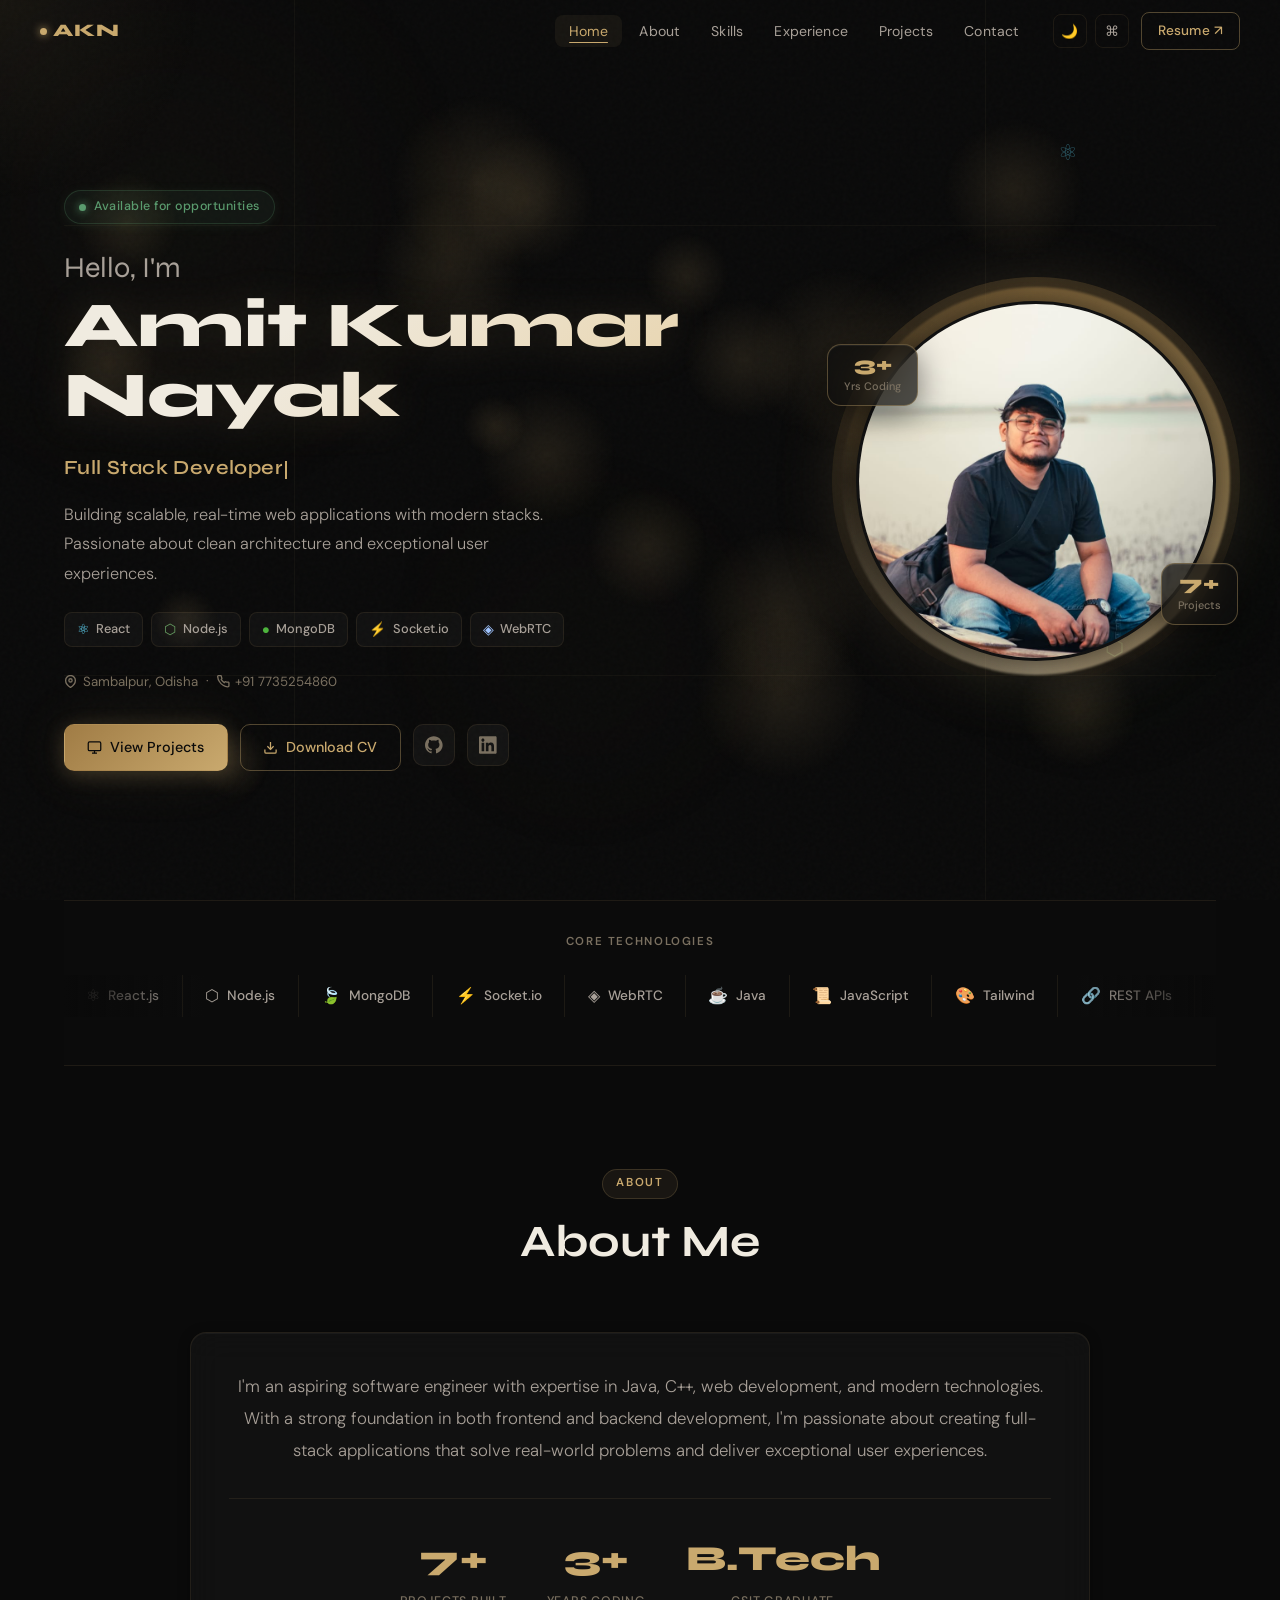
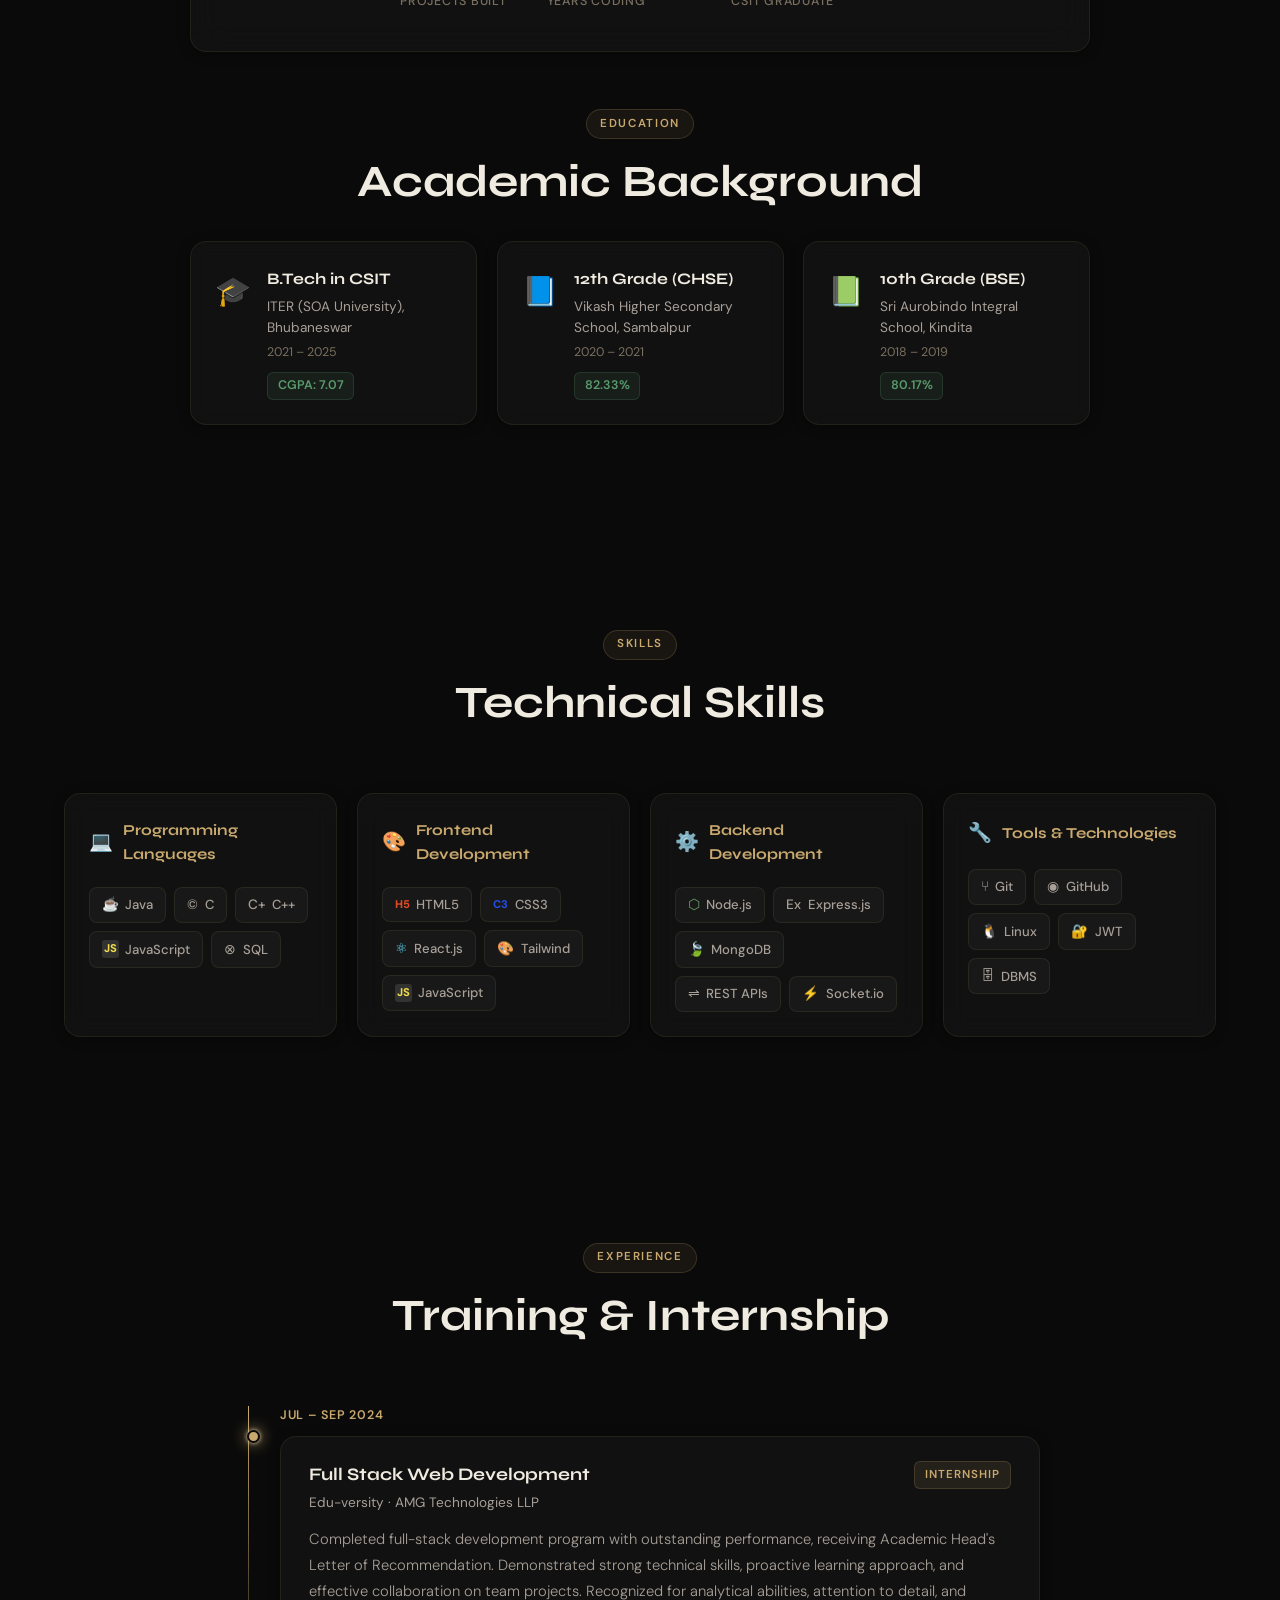
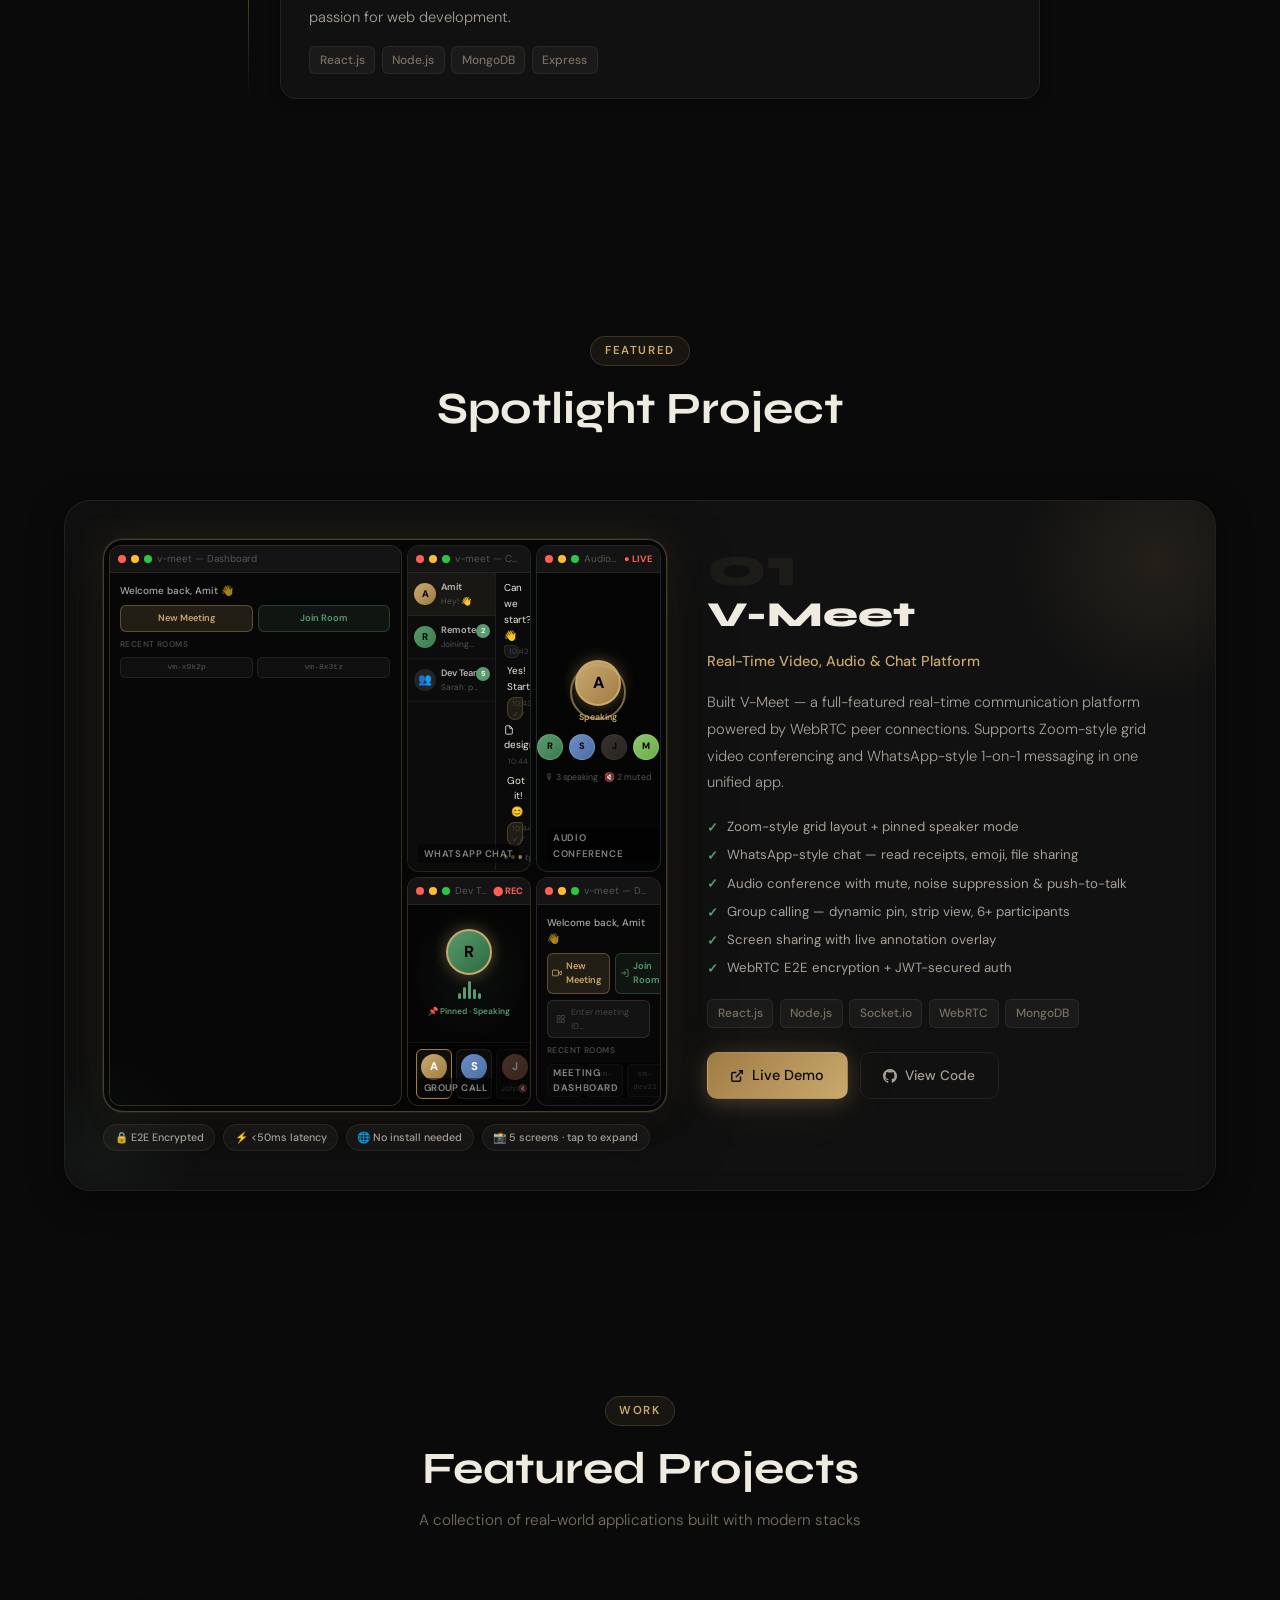
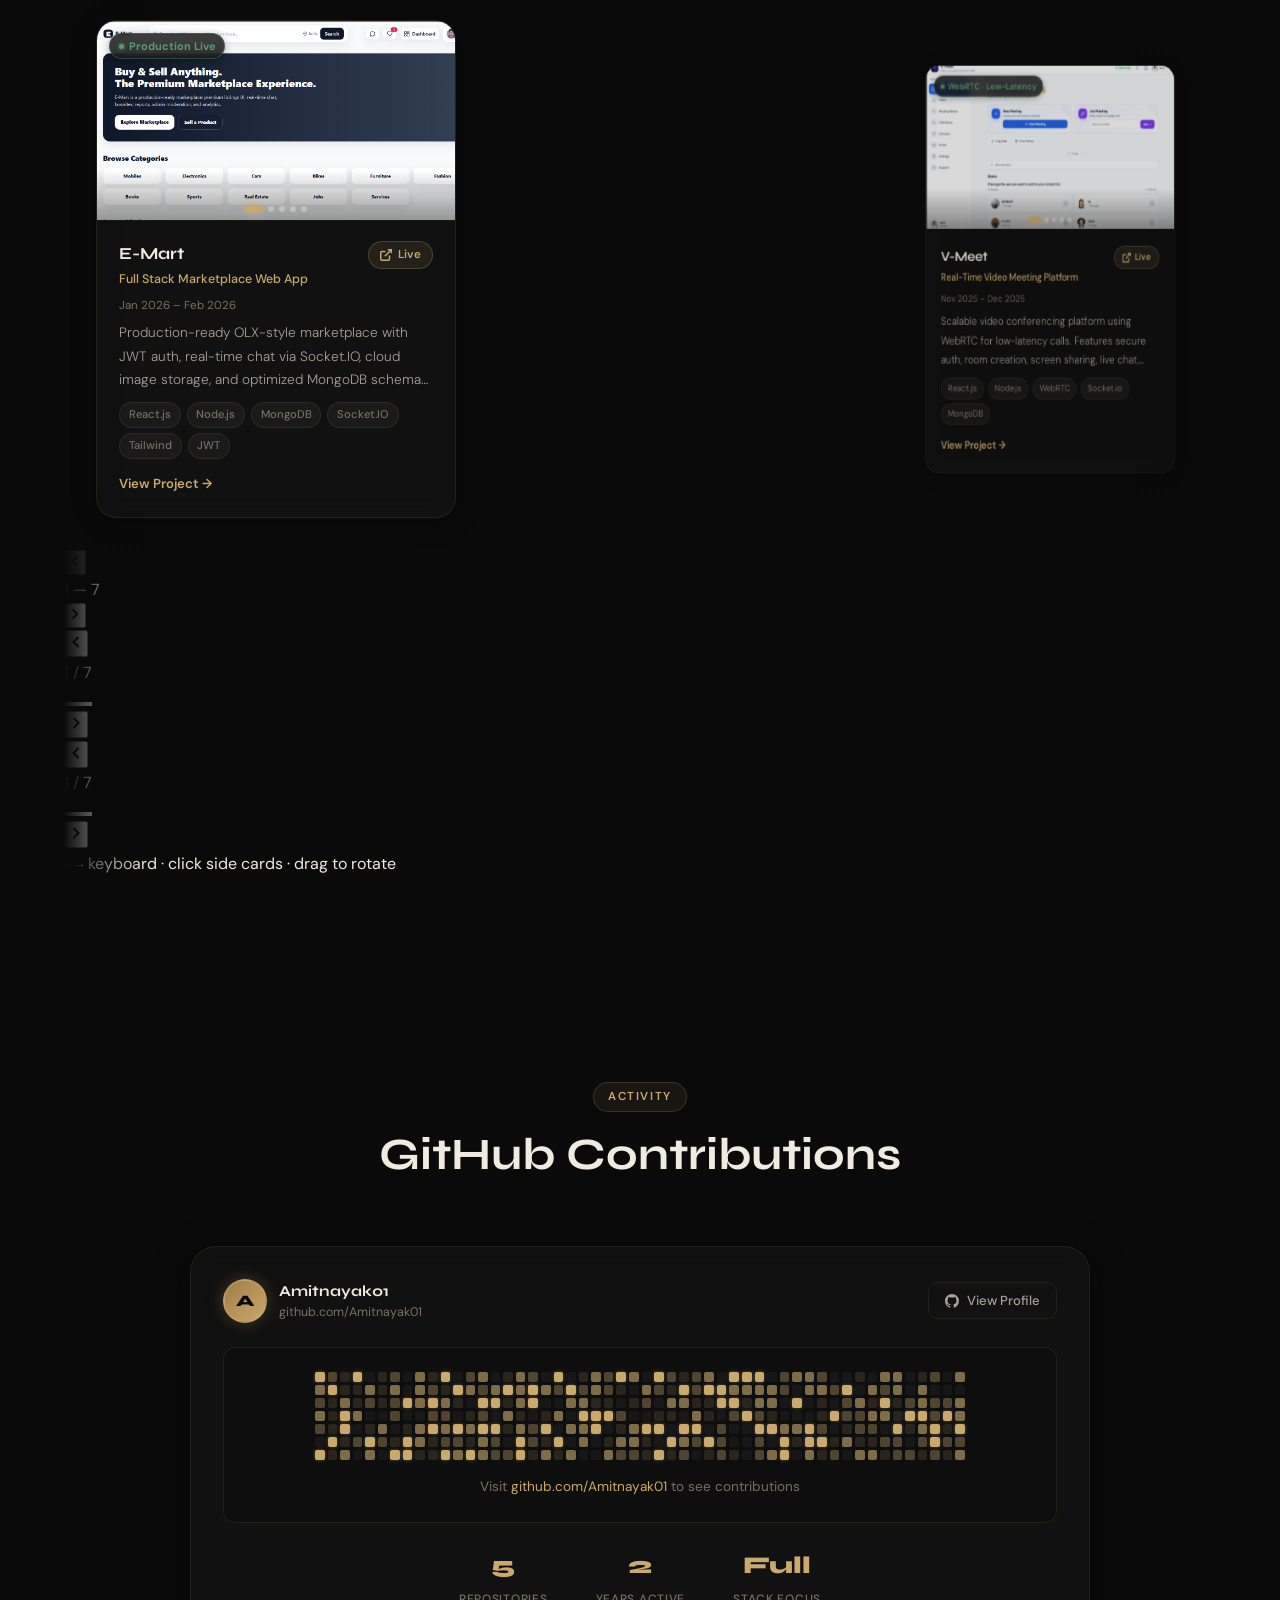
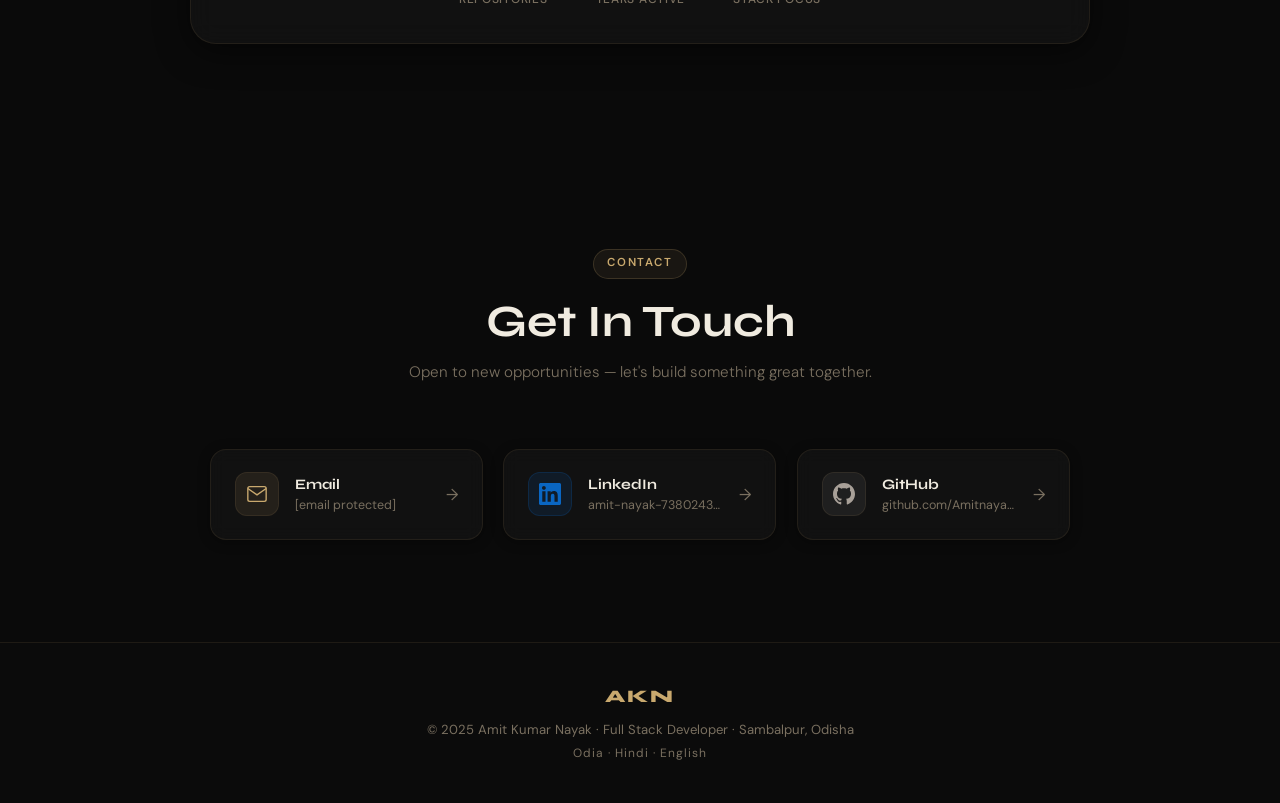
==== index.html @ 4566cffe "Initial commit" ====
<!DOCTYPE html>
<html lang="en" data-theme="dark">
<head>
    <meta charset="UTF-8">
    <meta name="viewport" content="width=device-width, initial-scale=1.0">
    <title>Amit Kumar Nayak — Full Stack Developer</title>
    <meta name="description" content="Full Stack Developer specializing in React, Node.js, WebRTC & real-time applications. Building scalable, high-performance web experiences.">
    <link rel="preconnect" href="https://fonts.googleapis.com">
    <link rel="preconnect" href="https://fonts.gstatic.com" crossorigin>
    <link href="https://fonts.googleapis.com/css2?family=Syne:wght@400;500;600;700;800&family=DM+Sans:ital,opsz,wght@0,9..40,300;0,9..40,400;0,9..40,500;1,9..40,300&display=swap" rel="stylesheet">
    <link rel="stylesheet" href="styles.css">
    <style>
        /* ── Image slot styles ── */
.pc-img-slide {
    width: 100%;
    height: 100%;
    object-fit: cover;
    display: block;
    border-radius: 0;
    transition: transform 0.55s ease;
}y
        .pc-img-placeholder {
            width: 100%;
            height: 100%;
            display: flex;
            flex-direction: column;
            align-items: center;
            justify-content: center;
            gap: 0.6rem;
            background: rgba(255,255,255,0.03);
            border: 2px dashed rgba(201,169,110,0.25);
            border-radius: 10px;
            color: var(--text-muted);
            font-size: 0.78rem;
            text-align: center;
            padding: 1rem;
            pointer-events: none;
        }
        .pc-img-placeholder svg { opacity: 0.4; }
        .pc-img-placeholder span { opacity: 0.55; font-family: monospace; font-size: 0.7rem; }

        /* ── Project image click cursor ── */
        .pc-img-slide { cursor: zoom-in; }

        /* ══════════════════════════════════════════
           PROJECT IMAGE FULLSCREEN LIGHTBOX
        ══════════════════════════════════════════ */
        #projLightbox {
            position: fixed;
            inset: 0;
            z-index: 11000;
            display: flex;
            align-items: center;
            justify-content: center;
            opacity: 0;
            pointer-events: none;
            transition: opacity 0.3s ease;
        }
        #projLightbox.proj-lb-open {
            opacity: 1;
            pointer-events: auto;
        }
        #projLightbox .proj-lb-backdrop {
            position: absolute;
            inset: 0;
            background: rgba(0, 0, 0, 0.93);
            backdrop-filter: blur(18px) saturate(120%);
        }
        /* inner wrapper */
        #projLightbox .proj-lb-inner {
            position: relative;
            z-index: 1;
            display: flex;
            align-items: center;
            justify-content: center;
            width: 100vw;
            height: 100vh;
            padding: 60px 80px;
            box-sizing: border-box;
        }
        /* image */
        #projLightbox .proj-lb-img {
            max-width: 100%;
            max-height: 100%;
            object-fit: contain;
            border-radius: 12px;
            box-shadow: 0 30px 80px rgba(0,0,0,0.8), 0 0 0 1px rgba(201,169,110,0.15);
            display: block;
            transition: opacity 0.22s ease, transform 0.22s ease;
            user-select: none;
            -webkit-user-drag: none;
        }
        #projLightbox .proj-lb-img.proj-img-fade {
            opacity: 0;
            transform: scale(0.97);
        }
        /* close button */
        #projLightbox .proj-lb-close {
            position: fixed;
            top: 20px;
            right: 24px;
            width: 44px;
            height: 44px;
            border-radius: 50%;
            background: rgba(255,255,255,0.1);
            border: 1px solid rgba(255,255,255,0.18);
            color: #fff;
            cursor: pointer;
            display: flex;
            align-items: center;
            justify-content: center;
            z-index: 2;
            transition: all 0.22s ease;
            flex-shrink: 0;
        }
        #projLightbox .proj-lb-close:hover {
            background: rgba(255,59,48,0.3);
            border-color: rgba(255,59,48,0.6);
            color: #ff5f57;
            transform: scale(1.1) rotate(90deg);
        }
        /* nav buttons */
        #projLightbox .proj-lb-nav {
            position: fixed;
            top: 50%;
            transform: translateY(-50%);
            width: 52px;
            height: 52px;
            border-radius: 50%;
            background: rgba(255,255,255,0.09);
            border: 1px solid rgba(255,255,255,0.18);
            color: rgba(255,255,255,0.9);
            cursor: pointer;
            display: flex;
            align-items: center;
            justify-content: center;
            z-index: 2;
            transition: all 0.22s ease;
        }
        #projLightbox .proj-lb-nav:hover {
            background: rgba(201,169,110,0.22);
            border-color: rgba(201,169,110,0.55);
            color: #c9a96e;
            transform: translateY(-50%) scale(1.1);
        }
        #projLightbox .proj-lb-prev { left: 20px; }
        #projLightbox .proj-lb-next { right: 20px; }
        /* counter pill */
        #projLightbox .proj-lb-counter {
            position: fixed;
            bottom: 24px;
            left: 50%;
            transform: translateX(-50%);
            font-family: 'Syne', sans-serif;
            font-size: 0.78rem;
            font-weight: 600;
            color: rgba(255,255,255,0.45);
            background: rgba(0,0,0,0.5);
            border: 1px solid rgba(255,255,255,0.1);
            border-radius: 20px;
            padding: 0.3rem 0.9rem;
            z-index: 2;
            white-space: nowrap;
        }
        /* dot indicators */
        #projLightbox .proj-lb-dots {
            position: fixed;
            bottom: 58px;
            left: 50%;
            transform: translateX(-50%);
            display: flex;
            gap: 7px;
            z-index: 2;
        }
        #projLightbox .proj-lb-dot {
            width: 7px;
            height: 7px;
            border-radius: 50%;
            background: rgba(255,255,255,0.22);
            cursor: pointer;
            transition: all 0.22s ease;
            border: none;
            padding: 0;
        }
        #projLightbox .proj-lb-dot.active {
            background: #c9a96e;
            transform: scale(1.45);
        }
        /* project title badge */
        #projLightbox .proj-lb-title {
            position: fixed;
            top: 22px;
            left: 50%;
            transform: translateX(-50%);
            font-family: 'Syne', sans-serif;
            font-size: 0.82rem;
            font-weight: 700;
            color: rgba(255,255,255,0.6);
            background: rgba(0,0,0,0.5);
            border: 1px solid rgba(255,255,255,0.1);
            border-radius: 20px;
            padding: 0.3rem 1rem;
            z-index: 2;
            white-space: nowrap;
            letter-spacing: 0.04em;
        }
        @media (max-width: 600px) {
            #projLightbox .proj-lb-inner { padding: 52px 16px 80px; }
            #projLightbox .proj-lb-prev { left: 8px; }
            #projLightbox .proj-lb-next { right: 8px; }
            #projLightbox .proj-lb-nav { width: 40px; height: 40px; }
        }
    </style>
</head>
<body>

    <!-- ══════════════════════════════════════════
         PROJECT IMAGE FULLSCREEN LIGHTBOX
    ══════════════════════════════════════════ -->
    <div id="projLightbox" role="dialog" aria-modal="true" aria-label="Project screenshot viewer">
        <div class="proj-lb-backdrop" id="projLbBackdrop"></div>
        <div class="proj-lb-inner">
            <img class="proj-lb-img" id="projLbImg" src="" alt="Project screenshot" draggable="false">
        </div>
        <div class="proj-lb-title" id="projLbTitle"></div>
        <button class="proj-lb-close" id="projLbClose" aria-label="Close fullscreen">
            <svg width="20" height="20" viewBox="0 0 24 24" fill="none" stroke="currentColor" stroke-width="2.5"><line x1="18" y1="6" x2="6" y2="18"/><line x1="6" y1="6" x2="18" y2="18"/></svg>
        </button>
        <button class="proj-lb-nav proj-lb-prev" id="projLbPrev" aria-label="Previous image">
            <svg width="22" height="22" viewBox="0 0 24 24" fill="none" stroke="currentColor" stroke-width="2.5"><polyline points="15 18 9 12 15 6"/></svg>
        </button>
        <button class="proj-lb-nav proj-lb-next" id="projLbNext" aria-label="Next image">
            <svg width="22" height="22" viewBox="0 0 24 24" fill="none" stroke="currentColor" stroke-width="2.5"><polyline points="9 18 15 12 9 6"/></svg>
        </button>
        <div class="proj-lb-dots" id="projLbDots"></div>
        <div class="proj-lb-counter" id="projLbCounter">1 / 5</div>
    </div>

    <!-- ── Scroll Progress Bar ── -->
    <div class="scroll-progress" id="scrollProgress"></div>

    <!-- ── Cursor Glow ── -->
    <div class="cursor-glow" id="cursorGlow"></div>

    <!-- ── Animated Gradient Mesh ── -->
    <div class="gradient-mesh" aria-hidden="true">
        <div class="mesh-blob mesh-blob-1"></div>
        <div class="mesh-blob mesh-blob-2"></div>
        <div class="mesh-blob mesh-blob-3"></div>
    </div>

    <!-- ── Particles & Noise ── -->
    <div class="particles" id="particles"></div>
    <div class="noise-overlay" aria-hidden="true"></div>

    <!-- ── Command Palette ── -->
    <div class="cmd-overlay" id="cmdOverlay" role="dialog" aria-label="Command palette" aria-modal="true">
        <div class="cmd-palette" id="cmdPalette">
            <div class="cmd-input-wrap">
                <span class="cmd-icon">⌕</span>
                <input type="text" class="cmd-input" id="cmdInput" placeholder="Search… type a command" autocomplete="off" spellcheck="false">
                <span class="cmd-kbd">ESC</span>
            </div>
            <div class="cmd-results" id="cmdResults" role="listbox"></div>
            <div class="cmd-footer">
                <span class="cmd-hint"><kbd>↑</kbd><kbd>↓</kbd> navigate</span>
                <span class="cmd-hint"><kbd>↵</kbd> select</span>
                <span class="cmd-hint"><kbd>esc</kbd> close</span>
            </div>
        </div>
    </div>

    <!-- ── Navigation ── -->
    <nav id="navbar">
        <div class="nav-container">
            <div class="nav-brand">
                <span class="brand-dot"></span>AKN
            </div>
            <button class="menu-toggle" id="menuToggle" aria-label="Toggle menu" aria-expanded="false">
                <span></span><span></span><span></span>
            </button>
            <ul id="navMenu" role="menubar">
                <li role="none"><a href="#hero"       class="active" role="menuitem">Home</a></li>
                <li role="none"><a href="#about"      role="menuitem">About</a></li>
                <li role="none"><a href="#skills"     role="menuitem">Skills</a></li>
                <li role="none"><a href="#experience" role="menuitem">Experience</a></li>
                <li role="none"><a href="#projects"   role="menuitem">Projects</a></li>
                <li role="none"><a href="#contact"    role="menuitem">Contact</a></li>
            </ul>
            <div class="nav-controls">
                <button class="nav-icon-btn" id="themeToggle" aria-label="Toggle theme" title="Toggle theme">🌙</button>
                <button class="nav-icon-btn" id="cmdTrigger" aria-label="Open command palette" title="Command palette (Ctrl+K)">⌘</button>
                <a href="Amit Nayak-Resume.pdf" class="nav-resume-btn" target="_blank" rel="noopener">Resume ↗</a>
            </div>
        </div>
    </nav>

    <!-- ── Floating Hire Me Button ── -->
    <a href="/cdn-cgi/l/email-protection#bedfd3d7cad5cbd3dfccd0dfc7dfd58d8d8efed9d3dfd7d290ddd1d3" class="hire-float" id="hireFloat" aria-label="Hire Amit">
        <span class="hf-dot"></span>
        Hire Me
    </a>

    <div class="container">

        <!-- ════════════════════════════════════════════
             HERO
        ════════════════════════════════════════════ -->
        <section id="hero" class="hero">
            <div class="hero-parallax-bg" aria-hidden="true">
                <div class="hero-grid-line hero-grid-h"></div>
                <div class="hero-grid-line hero-grid-h"></div>
                <div class="hero-grid-line hero-grid-v"></div>
                <div class="hero-grid-line hero-grid-v"></div>
            </div>
            <div class="hero-float-icons" aria-hidden="true">
                <span class="float-icon" style="color:#61dafb">⚛</span>
                <span class="float-icon" style="color:#68a063">⬡</span>
                <span class="float-icon" style="color:#c9a96e">◈</span>
            </div>
            <div class="hero-text">
                <div class="avail-badge">
                    <span class="avail-dot"></span>
                    Available for opportunities
                </div>
                <h1 class="hero-heading">
                    Hello, I'm<br>
                    <span class="hero-name">Amit Kumar<br>Nayak</span>
                </h1>
                <div class="hero-role-wrap">
                    <span class="hero-role-label" id="typingTarget"></span><span class="typing-cursor" id="typingCursor"></span>
                </div>
                <p class="hero-desc">Building scalable, real-time web applications with modern stacks. Passionate about clean architecture and exceptional user experiences.</p>
                <div class="hero-stack-badges">
                    <span class="hstack-badge"><span class="hs-icon react">⚛</span>React</span>
                    <span class="hstack-badge"><span class="hs-icon node">⬡</span>Node.js</span>
                    <span class="hstack-badge"><span class="hs-icon mongo">●</span>MongoDB</span>
                    <span class="hstack-badge"><span class="hs-icon socket">⚡</span>Socket.io</span>
                    <span class="hstack-badge"><span class="hs-icon webrtc">◈</span>WebRTC</span>
                </div>
                <div class="hero-meta">
                    <div class="hero-meta-item">
                        <svg width="13" height="13" viewBox="0 0 24 24" fill="none" stroke="currentColor" stroke-width="2.5" aria-hidden="true"><path d="M21 10c0 7-9 13-9 13s-9-6-9-13a9 9 0 0 1 18 0z"/><circle cx="12" cy="10" r="3"/></svg>
                        Sambalpur, Odisha
                    </div>
                    <div class="hero-meta-sep">·</div>
                    <div class="hero-meta-item">
                        <svg width="13" height="13" viewBox="0 0 24 24" fill="none" stroke="currentColor" stroke-width="2.5" aria-hidden="true"><path d="M22 16.92v3a2 2 0 0 1-2.18 2 19.79 19.79 0 0 1-8.63-3.07A19.5 19.5 0 0 1 4.36 12a19.79 19.79 0 0 1-3.07-8.67A2 2 0 0 1 3.11 1h3a2 2 0 0 1 2 1.72c.127.96.361 1.903.7 2.81a2 2 0 0 1-.45 2.11L7.91 8.4a16 16 0 0 0 5.55 5.55l.91-.91a2 2 0 0 1 2.11-.45c.907.339 1.85.573 2.81.7A2 2 0 0 1 21 16.92z"/></svg>
                        +91 7735254860
                    </div>
                </div>
                <div class="btn-group">
                    <a href="#projects" class="btn btn-primary btn-magnetic">
                        <svg width="15" height="15" viewBox="0 0 24 24" fill="none" stroke="currentColor" stroke-width="2" aria-hidden="true"><rect x="2" y="3" width="20" height="14" rx="2"/><line x1="8" y1="21" x2="16" y2="21"/><line x1="12" y1="17" x2="12" y2="21"/></svg>
                        View Projects
                    </a>
                    <a href="Amit Nayak-Resume.pdf" class="btn btn-secondary btn-magnetic" target="_blank" rel="noopener">
                        <svg width="15" height="15" viewBox="0 0 24 24" fill="none" stroke="currentColor" stroke-width="2" aria-hidden="true"><path d="M21 15v4a2 2 0 0 1-2 2H5a2 2 0 0 1-2-2v-4"/><polyline points="7 10 12 15 17 10"/><line x1="12" y1="15" x2="12" y2="3"/></svg>
                        Download CV
                    </a>
                    <a href="https://github.com/Amitnayak01" target="_blank" rel="noopener" class="btn btn-icon btn-magnetic" aria-label="GitHub">
                        <svg width="18" height="18" viewBox="0 0 24 24" fill="currentColor" aria-hidden="true"><path d="M12 0c-6.626 0-12 5.373-12 12 0 5.302 3.438 9.8 8.207 11.387.599.111.793-.261.793-.577v-2.234c-3.338.726-4.033-1.416-4.033-1.416-.546-1.387-1.333-1.756-1.333-1.756-1.089-.745.083-.729.083-.729 1.205.084 1.839 1.237 1.839 1.237 1.07 1.834 2.807 1.304 3.492.997.107-.775.418-1.305.762-1.604-2.665-.305-5.467-1.334-5.467-5.931 0-1.311.469-2.381 1.236-3.221-.124-.303-.535-1.524.117-3.176 0 0 1.008-.322 3.301 1.23.957-.266 1.983-.399 3.003-.404 1.02.005 2.047.138 3.006.404 2.291-1.552 3.297-1.23 3.297-1.23.653 1.653.242 2.874.118 3.176.77.84 1.235 1.911 1.235 3.221 0 4.609-2.807 5.624-5.479 5.921.43.372.823 1.102.823 2.222v3.293c0 .319.192.694.801.576 4.765-1.589 8.199-6.086 8.199-11.386 0-6.627-5.373-12-12-12z"/></svg>
                    </a>
                    <a href="https://linkedin.com/in/amit-nayak-738024344" target="_blank" rel="noopener" class="btn btn-icon btn-magnetic" aria-label="LinkedIn">
                        <svg width="18" height="18" viewBox="0 0 24 24" fill="currentColor" aria-hidden="true"><path d="M20.447 20.452h-3.554v-5.569c0-1.328-.027-3.037-1.852-3.037-1.853 0-2.136 1.445-2.136 2.939v5.667H9.351V9h3.414v1.561h.046c.477-.9 1.637-1.85 3.37-1.85 3.601 0 4.267 2.37 4.267 5.455v6.286zM5.337 7.433c-1.144 0-2.063-.926-2.063-2.065 0-1.138.92-2.063 2.063-2.063 1.14 0 2.064.925 2.064 2.063 0 1.139-.925 2.065-2.064 2.065zm1.782 13.019H3.555V9h3.564v11.452zM22.225 0H1.771C.792 0 0 .774 0 1.729v20.542C0 23.227.792 24 1.771 24h20.451C23.2 24 24 23.227 24 22.271V1.729C24 .774 23.2 0 22.222 0h.003z"/></svg>
                    </a>
                </div>
            </div>

            <div class="hero-visual">
                <div class="hero-image-wrap" id="heroImgWrap">
                    <div class="hero-glow-ring" aria-hidden="true"></div>
                    <div class="hero-glow-ring-2" aria-hidden="true"></div>
                    <div class="hero-img-outer">
                        <img src="profile.jpg" alt="Amit Kumar Nayak" class="hero-img" loading="eager">
                    </div>
                    <div class="hero-stat-card stat-card-1" aria-label="7 plus projects">
                        <span class="stat-num" data-count="7" data-suffix="+">7+</span>
                        <span class="stat-label">Projects</span>
                    </div>
                    <div class="hero-stat-card stat-card-2" aria-label="3 plus years coding">
                        <span class="stat-num" data-count="3" data-suffix="+">3+</span>
                        <span class="stat-label">Yrs Coding</span>
                    </div>
                    <div class="hero-orbit-dot dot-1" aria-hidden="true"></div>
                    <div class="hero-orbit-dot dot-2" aria-hidden="true"></div>
                    <div class="hero-orbit-dot dot-3" aria-hidden="true"></div>
                </div>
            </div>
        </section>

        <!-- ════════════════════════════════════════════
             TECH STACK MARQUEE
        ════════════════════════════════════════════ -->
        <section id="techstack" class="techstack-section" aria-label="Technology stack">
            <div class="ts-label">Core Technologies</div>
            <div class="ts-track-wrap">
                <div class="ts-track">
                    <div class="ts-item"><span class="ts-icon">⚛</span><span>React.js</span></div>
                    <div class="ts-item"><span class="ts-icon">⬡</span><span>Node.js</span></div>
                    <div class="ts-item"><span class="ts-icon">🍃</span><span>MongoDB</span></div>
                    <div class="ts-item"><span class="ts-icon">⚡</span><span>Socket.io</span></div>
                    <div class="ts-item"><span class="ts-icon">◈</span><span>WebRTC</span></div>
                    <div class="ts-item"><span class="ts-icon">☕</span><span>Java</span></div>
                    <div class="ts-item"><span class="ts-icon">📜</span><span>JavaScript</span></div>
                    <div class="ts-item"><span class="ts-icon">🎨</span><span>Tailwind</span></div>
                    <div class="ts-item"><span class="ts-icon">🔗</span><span>REST APIs</span></div>
                    <div class="ts-item"><span class="ts-icon">🔐</span><span>JWT Auth</span></div>
                    <div class="ts-item"><span class="ts-icon">⚛</span><span>React.js</span></div>
                    <div class="ts-item"><span class="ts-icon">⬡</span><span>Node.js</span></div>
                    <div class="ts-item"><span class="ts-icon">🍃</span><span>MongoDB</span></div>
                    <div class="ts-item"><span class="ts-icon">⚡</span><span>Socket.io</span></div>
                    <div class="ts-item"><span class="ts-icon">◈</span><span>WebRTC</span></div>
                    <div class="ts-item"><span class="ts-icon">☕</span><span>Java</span></div>
                    <div class="ts-item"><span class="ts-icon">📜</span><span>JavaScript</span></div>
                    <div class="ts-item"><span class="ts-icon">🎨</span><span>Tailwind</span></div>
                    <div class="ts-item"><span class="ts-icon">🔗</span><span>REST APIs</span></div>
                    <div class="ts-item"><span class="ts-icon">🔐</span><span>JWT Auth</span></div>
                </div>
            </div>
        </section>

        <!-- ════════════════════════════════════════════
             ABOUT & EDUCATION
        ════════════════════════════════════════════ -->
        <section id="about">
            <div class="section-header">
                <span class="section-tag">About</span>
                <h2 class="section-title">About Me</h2>
            </div>
            <div class="about-content">
                <div class="about-text-block reveal blur-reveal">
                    <p>I'm an aspiring software engineer with expertise in Java, C++, web development, and modern technologies. With a strong foundation in both frontend and backend development, I'm passionate about creating full-stack applications that solve real-world problems and deliver exceptional user experiences.</p>
                    <div class="about-highlights">
                        <div class="about-hl-item">
                            <span class="hl-num"><span class="count-up" data-target="7" data-suffix="+">0</span></span>
                            <span class="hl-label">Projects Built</span>
                        </div>
                        <div class="about-hl-item">
                            <span class="hl-num"><span class="count-up" data-target="3" data-suffix="+">0</span></span>
                            <span class="hl-label">Years Coding</span>
                        </div>
                        <div class="about-hl-item">
                            <span class="hl-num">B.Tech</span>
                            <span class="hl-label">CSIT Graduate</span>
                        </div>
                    </div>
                </div>
                <div class="section-header edu-header">
                    <span class="section-tag">Education</span>
                    <h2 class="section-title">Academic Background</h2>
                </div>
                <div class="education-grid">
                    <div class="education-card reveal">
                        <div class="edu-icon">🎓</div>
                        <div class="edu-info">
                            <h3>B.Tech in CSIT</h3>
                            <p class="institution">ITER (SOA University), Bhubaneswar</p>
                            <p class="duration">2021 – 2025</p>
                            <span class="edu-score">CGPA: 7.07</span>
                        </div>
                    </div>
                    <div class="education-card reveal">
                        <div class="edu-icon">📘</div>
                        <div class="edu-info">
                            <h3>12th Grade (CHSE)</h3>
                            <p class="institution">Vikash Higher Secondary School, Sambalpur</p>
                            <p class="duration">2020 – 2021</p>
                            <span class="edu-score">82.33%</span>
                        </div>
                    </div>
                    <div class="education-card reveal">
                        <div class="edu-icon">📗</div>
                        <div class="edu-info">
                            <h3>10th Grade (BSE)</h3>
                            <p class="institution">Sri Aurobindo Integral School, Kindita</p>
                            <p class="duration">2018 – 2019</p>
                            <span class="edu-score">80.17%</span>
                        </div>
                    </div>
                </div>
            </div>
        </section>

        <!-- ════════════════════════════════════════════
             SKILLS
        ════════════════════════════════════════════ -->
        <section id="skills">
            <div class="section-header">
                <span class="section-tag">Skills</span>
                <h2 class="section-title">Technical Skills</h2>
            </div>
            <div class="skills-container">
                <div class="skill-category reveal">
                    <div class="skill-cat-header"><span class="skill-cat-icon">💻</span><h3>Programming Languages</h3></div>
                    <div class="skill-tags">
                        <span class="skill-tag"><span class="st-icon">☕</span>Java</span>
                        <span class="skill-tag"><span class="st-icon">©</span>C</span>
                        <span class="skill-tag"><span class="st-icon">C+</span>C++</span>
                        <span class="skill-tag"><span class="st-icon js-c">JS</span>JavaScript</span>
                        <span class="skill-tag"><span class="st-icon">⊗</span>SQL</span>
                    </div>
                </div>
                <div class="skill-category reveal">
                    <div class="skill-cat-header"><span class="skill-cat-icon">🎨</span><h3>Frontend Development</h3></div>
                    <div class="skill-tags">
                        <span class="skill-tag"><span class="st-icon ht">H5</span>HTML5</span>
                        <span class="skill-tag"><span class="st-icon cs">C3</span>CSS3</span>
                        <span class="skill-tag"><span class="st-icon re">⚛</span>React.js</span>
                        <span class="skill-tag"><span class="st-icon">🎨</span>Tailwind</span>
                        <span class="skill-tag"><span class="st-icon js-c">JS</span>JavaScript</span>
                    </div>
                </div>
                <div class="skill-category reveal">
                    <div class="skill-cat-header"><span class="skill-cat-icon">⚙️</span><h3>Backend Development</h3></div>
                    <div class="skill-tags">
                        <span class="skill-tag"><span class="st-icon no">⬡</span>Node.js</span>
                        <span class="skill-tag"><span class="st-icon">Ex</span>Express.js</span>
                        <span class="skill-tag"><span class="st-icon">🍃</span>MongoDB</span>
                        <span class="skill-tag"><span class="st-icon">⇌</span>REST APIs</span>
                        <span class="skill-tag"><span class="st-icon">⚡</span>Socket.io</span>
                    </div>
                </div>
                <div class="skill-category reveal">
                    <div class="skill-cat-header"><span class="skill-cat-icon">🔧</span><h3>Tools &amp; Technologies</h3></div>
                    <div class="skill-tags">
                        <span class="skill-tag"><span class="st-icon">⑂</span>Git</span>
                        <span class="skill-tag"><span class="st-icon">◉</span>GitHub</span>
                        <span class="skill-tag"><span class="st-icon">🐧</span>Linux</span>
                        <span class="skill-tag"><span class="st-icon">🔐</span>JWT</span>
                        <span class="skill-tag"><span class="st-icon">🗄</span>DBMS</span>
                    </div>
                </div>
            </div>
        </section>

        <!-- ════════════════════════════════════════════
             EXPERIENCE
        ════════════════════════════════════════════ -->
        <section id="experience">
            <div class="section-header">
                <span class="section-tag">Experience</span>
                <h2 class="section-title">Training &amp; Internship</h2>
            </div>
            <div class="timeline">
                <div class="timeline-line" aria-hidden="true"></div>
                <div class="timeline-item experience-card reveal">
                    <div class="timeline-dot" aria-hidden="true"></div>
                    <div class="tl-date">Jul – Sep 2024</div>
                    <div class="tl-content">
                        <div class="tl-header">
                            <div>
                                <h3>Full Stack Web Development</h3>
                                <p class="company">Edu-versity · AMG Technologies LLP</p>
                            </div>
                            <span class="tl-badge">Internship</span>
                        </div>
                        <p>Completed full-stack development program with outstanding performance, receiving Academic Head's Letter of Recommendation. Demonstrated strong technical skills, proactive learning approach, and effective collaboration on team projects. Recognized for analytical abilities, attention to detail, and passion for web development.</p>
                        <div class="tl-tags">
                            <span>React.js</span><span>Node.js</span><span>MongoDB</span><span>Express</span>
                        </div>
                    </div>
                </div>
            </div>
        </section>

        <!-- ════════════════════════════════════════════
             FEATURED PROJECT
        ════════════════════════════════════════════ -->
        <section id="featured" class="featured-section">
            <div class="section-header">
                <span class="section-tag">Featured</span>
                <h2 class="section-title">Spotlight Project</h2>
            </div>
            <div class="featured-card reveal blur-reveal">
                <div class="featured-preview-wrap">
                    <div class="vmg-mosaic" id="vmGallery">
                        <div class="vmg-cell vmg-large" data-index="0" role="button" tabindex="0" aria-label="Open screenshot 1 fullscreen">
                            <div class="vmg-screenshot vmg-s0">
                                <div class="vmg-s-topbar">
                                    <span class="vmg-dot r"></span><span class="vmg-dot y"></span><span class="vmg-dot g"></span>
                                    <span class="vmg-s-url">v-meet2.vercel.app</span>
                                    <span class="vmg-s-rec">⬤ REC</span>
                                </div>
                                <div class="vmg-s-body">
                                    <div class="vmg-grid4">
                                        <div class="vmg-vcell vmg-active"><div class="vmg-av" style="background:linear-gradient(135deg,#c9a96e,#7a5520)">A</div><div class="vmg-vname">Amit<span class="vmg-host">Host</span></div><div class="vmg-vring"></div><div class="vmg-vbar"><span></span><span></span><span></span><span></span><span></span></div></div>
                                        <div class="vmg-vcell"><div class="vmg-av" style="background:linear-gradient(135deg,#5a9b6e,#2a6a3e)">R</div><div class="vmg-vname">Remote</div></div>
                                        <div class="vmg-vcell"><div class="vmg-av" style="background:linear-gradient(135deg,#6e8dc9,#3a5ea0)">S</div><div class="vmg-vname">Sarah</div></div>
                                        <div class="vmg-vcell vmg-screenshare"><div class="vmg-ss-label">🖥️ Sharing</div><div class="vmg-ssbar"><i></i><i></i><i></i><i></i><i></i></div></div>
                                    </div>
                                    <div class="vmg-ctrl-row">
                                        <button class="vmg-cb vmg-cb-on"><svg width="12" height="12" viewBox="0 0 24 24" fill="currentColor"><path d="M12 2a3 3 0 0 1 3 3v6a3 3 0 0 1-6 0V5a3 3 0 0 1 3-3z"/><path d="M19 10v1a7 7 0 0 1-14 0v-1"/></svg></button>
                                        <button class="vmg-cb vmg-cb-on"><svg width="12" height="12" viewBox="0 0 24 24" fill="none" stroke="currentColor" stroke-width="2.5"><path d="M23 7l-7 5 7 5V7z"/><rect x="1" y="5" width="15" height="14" rx="2"/></svg></button>
                                        <button class="vmg-cb"><svg width="12" height="12" viewBox="0 0 24 24" fill="none" stroke="currentColor" stroke-width="2.5"><rect x="2" y="3" width="20" height="14" rx="2"/><polyline points="8 21 12 17 16 21"/></svg></button>
                                        <button class="vmg-cb vmg-cb-end"><svg width="12" height="12" viewBox="0 0 24 24" fill="currentColor"><path d="M6.6 10.8c1.4 2.8 3.8 5.1 6.6 6.6l2.2-2.2c.3-.3.7-.4 1-.2 1.1.4 2.3.6 3.6.6.6 0 1 .4 1 1V20c0 .6-.4 1-1 1C10.4 21 3 13.6 3 5c0-.6.4-1 1-1h3.5c.6 0 1 .4 1 1 0 1.3.2 2.5.6 3.6.1.3 0 .7-.2 1L6.6 10.8z"/></svg></button>
                                    </div>
                                </div>
                            </div>
                            <div class="vmg-overlay"><svg width="22" height="22" viewBox="0 0 24 24" fill="none" stroke="currentColor" stroke-width="2"><path d="M8 3H5a2 2 0 0 0-2 2v3m18 0V5a2 2 0 0 0-2-2h-3m0 18h3a2 2 0 0 0 2-2v-3M3 16v3a2 2 0 0 0 2 2h3"/></svg><span>Fullscreen</span></div>
                            <div class="vmg-label">Zoom Grid Call</div>
                        </div>
                        <div class="vmg-right-col">
                            <div class="vmg-cell vmg-small" data-index="1" role="button" tabindex="0" aria-label="Open screenshot 2">
                                <div class="vmg-screenshot vmg-s1">
                                    <div class="vmg-s-topbar sm"><span class="vmg-dot r"></span><span class="vmg-dot y"></span><span class="vmg-dot g"></span><span class="vmg-s-url">v-meet — Chat</span></div>
                                    <div class="vmg-chat-mini">
                                        <div class="vmg-chat-sb">
                                            <div class="vmg-csb-item active"><div class="vmg-cav" style="background:linear-gradient(135deg,#c9a96e,#a07c45)">A</div><div><div class="vmg-cn">Amit</div><div class="vmg-cl">Hey! 👋</div></div></div>
                                            <div class="vmg-csb-item"><div class="vmg-cav" style="background:linear-gradient(135deg,#5a9b6e,#3a7a4e)">R</div><div><div class="vmg-cn">Remote</div><div class="vmg-cl">Joining...</div></div><span class="vmg-badge">2</span></div>
                                            <div class="vmg-csb-item"><div class="vmg-cav vmg-grp">👥</div><div><div class="vmg-cn">Dev Team</div><div class="vmg-cl">Sarah: pushed</div></div><span class="vmg-badge">5</span></div>
                                        </div>
                                        <div class="vmg-chat-msgs">
                                            <div class="vmg-msg in">Can we start? 👋<span>10:42</span></div>
                                            <div class="vmg-msg out">Yes! Starting... <span>10:43 ✓✓</span></div>
                                            <div class="vmg-msg in vmg-file"><svg width="10" height="10" viewBox="0 0 24 24" fill="none" stroke="currentColor" stroke-width="2"><path d="M14 2H6a2 2 0 0 0-2 2v16a2 2 0 0 0 2 2h12a2 2 0 0 0 2-2V8z"/><polyline points="14 2 14 8 20 8"/></svg> design.pdf<span>10:44</span></div>
                                            <div class="vmg-msg out">Got it! 😊<span>10:44 ✓✓</span></div>
                                            <div class="vmg-typing"><span></span><span></span><span></span><em>typing…</em></div>
                                        </div>
                                    </div>
                                </div>
                                <div class="vmg-overlay"><svg width="18" height="18" viewBox="0 0 24 24" fill="none" stroke="currentColor" stroke-width="2"><path d="M8 3H5a2 2 0 0 0-2 2v3m18 0V5a2 2 0 0 0-2-2h-3m0 18h3a2 2 0 0 0 2-2v-3M3 16v3a2 2 0 0 0 2 2h3"/></svg></div>
                                <div class="vmg-label">WhatsApp Chat</div>
                            </div>
                            <div class="vmg-cell vmg-small" data-index="2" role="button" tabindex="0" aria-label="Open screenshot 3">
                                <div class="vmg-screenshot vmg-s2">
                                    <div class="vmg-s-topbar sm"><span class="vmg-dot r"></span><span class="vmg-dot y"></span><span class="vmg-dot g"></span><span class="vmg-s-url">Audio Conference</span><span class="vmg-s-rec">● LIVE</span></div>
                                    <div class="vmg-audio-mini">
                                        <div class="vmg-audio-center-mini"><div class="vmg-pulse-ring"></div><div class="vmg-pulse-ring vmg-pr2"></div><div class="vmg-av-large" style="background:linear-gradient(135deg,#c9a96e,#a07c45)">A</div><div class="vmg-speak-label">Speaking</div></div>
                                        <div class="vmg-orb-row">
                                            <div class="vmg-mini-orb" style="background:linear-gradient(135deg,#5a9b6e,#3a7a4e)">R</div>
                                            <div class="vmg-mini-orb" style="background:linear-gradient(135deg,#6e8dc9,#4a6ea0)">S</div>
                                            <div class="vmg-mini-orb vmg-orb-muted" style="background:linear-gradient(135deg,#9b6e5a,#7a4e3a)">J</div>
                                            <div class="vmg-mini-orb" style="background:linear-gradient(135deg,#8dc96e,#6eab4a)">M</div>
                                        </div>
                                        <div class="vmg-audio-stat">🎙 3 speaking · 🔇 2 muted</div>
                                    </div>
                                </div>
                                <div class="vmg-overlay"><svg width="18" height="18" viewBox="0 0 24 24" fill="none" stroke="currentColor" stroke-width="2"><path d="M8 3H5a2 2 0 0 0-2 2v3m18 0V5a2 2 0 0 0-2-2h-3m0 18h3a2 2 0 0 0 2-2v-3M3 16v3a2 2 0 0 0 2 2h3"/></svg></div>
                                <div class="vmg-label">Audio Conference</div>
                            </div>
                            <div class="vmg-cell vmg-small" data-index="3" role="button" tabindex="0" aria-label="Open screenshot 4">
                                <div class="vmg-screenshot vmg-s3">
                                    <div class="vmg-s-topbar sm"><span class="vmg-dot r"></span><span class="vmg-dot y"></span><span class="vmg-dot g"></span><span class="vmg-s-url">Dev Team · 6 members</span><span class="vmg-s-rec">⬤ REC</span></div>
                                    <div class="vmg-group-mini">
                                        <div class="vmg-pin-stage"><div class="vmg-av-large" style="background:linear-gradient(135deg,#5a9b6e,#2a6a3e)">R</div><div class="vmg-pin-wave"><i></i><i></i><i></i><i></i><i></i></div><div class="vmg-pin-tag">📌 Pinned · Speaking</div></div>
                                        <div class="vmg-strip-mini">
                                            <div class="vmg-sm-cell vmg-sm-me"><div class="vmg-av sm" style="background:linear-gradient(135deg,#c9a96e,#a07c45)">A</div><small>You</small></div>
                                            <div class="vmg-sm-cell"><div class="vmg-av sm" style="background:linear-gradient(135deg,#6e8dc9,#4a6ea0)">S</div><small>Sarah</small></div>
                                            <div class="vmg-sm-cell vmg-muted"><div class="vmg-av sm" style="background:linear-gradient(135deg,#9b6e5a,#7a4e3a)">J</div><small>John🔇</small></div>
                                            <div class="vmg-sm-cell"><div class="vmg-av sm" style="background:linear-gradient(135deg,#8dc96e,#6eab4a)">M</div><small>Maya</small></div>
                                        </div>
                                    </div>
                                </div>
                                <div class="vmg-overlay"><svg width="18" height="18" viewBox="0 0 24 24" fill="none" stroke="currentColor" stroke-width="2"><path d="M8 3H5a2 2 0 0 0-2 2v3m18 0V5a2 2 0 0 0-2-2h-3m0 18h3a2 2 0 0 0 2-2v-3M3 16v3a2 2 0 0 0 2 2h3"/></svg></div>
                                <div class="vmg-label">Group Call</div>
                            </div>
                            <div class="vmg-cell vmg-small" data-index="4" role="button" tabindex="0" aria-label="Open screenshot 5">
                                <div class="vmg-screenshot vmg-s4">
                                    <div class="vmg-s-topbar sm"><span class="vmg-dot r"></span><span class="vmg-dot y"></span><span class="vmg-dot g"></span><span class="vmg-s-url">v-meet — Dashboard</span></div>
                                    <div class="vmg-dash-mini">
                                        <div class="vmg-dash-welcome">Welcome back, Amit 👋</div>
                                        <div class="vmg-dash-row">
                                            <div class="vmg-dash-btn vmg-new-meet"><svg width="14" height="14" viewBox="0 0 24 24" fill="none" stroke="currentColor" stroke-width="2"><path d="M23 7l-7 5 7 5V7z"/><rect x="1" y="5" width="15" height="14" rx="2"/></svg> New Meeting</div>
                                            <div class="vmg-dash-btn vmg-join-meet"><svg width="14" height="14" viewBox="0 0 24 24" fill="none" stroke="currentColor" stroke-width="2"><path d="M15 3h4a2 2 0 0 1 2 2v14a2 2 0 0 1-2 2h-4"/><polyline points="10 17 15 12 10 7"/><line x1="15" y1="12" x2="3" y2="12"/></svg> Join Room</div>
                                        </div>
                                        <div class="vmg-input-mini"><svg width="10" height="10" viewBox="0 0 24 24" fill="none" stroke="currentColor" stroke-width="2"><rect x="3" y="3" width="7" height="7"/><rect x="14" y="3" width="7" height="7"/><rect x="3" y="14" width="7" height="7"/><rect x="14" y="14" width="7" height="7"/></svg> Enter meeting ID…</div>
                                        <div class="vmg-recent-label">Recent Rooms</div>
                                        <div class="vmg-recent-row">
                                            <div class="vmg-recent-item">vm-x9k2p</div>
                                            <div class="vmg-recent-item">vm-8x3tz</div>
                                            <div class="vmg-recent-item">vm-dev21</div>
                                        </div>
                                    </div>
                                </div>
                                <div class="vmg-overlay"><svg width="18" height="18" viewBox="0 0 24 24" fill="none" stroke="currentColor" stroke-width="2"><path d="M8 3H5a2 2 0 0 0-2 2v3m18 0V5a2 2 0 0 0-2-2h-3m0 18h3a2 2 0 0 0 2-2v-3M3 16v3a2 2 0 0 0 2 2h3"/></svg></div>
                                <div class="vmg-label">Meeting Dashboard</div>
                            </div>
                        </div>
                    </div>
                    <div class="vm-feature-pills">
                        <span class="vm-pill">🔒 E2E Encrypted</span>
                        <span class="vm-pill">⚡ &lt;50ms latency</span>
                        <span class="vm-pill">🌐 No install needed</span>
                        <span class="vm-pill">📸 5 screens · tap to expand</span>
                    </div>
                </div>

                <!-- LIGHTBOX (unchanged) -->
                <div class="vmg-lightbox" id="vmgLightbox" role="dialog" aria-modal="true" aria-label="Screenshot viewer">
                    <div class="vmg-lb-backdrop"></div>
                    <div class="vmg-lb-inner">
                        <div class="vmg-lb-counter"><span id="vmgLbCurr">1</span> / <span id="vmgLbTotal">5</span></div>
                        <button class="vmg-lb-close" id="vmgLbClose" aria-label="Close"><svg width="20" height="20" viewBox="0 0 24 24" fill="none" stroke="currentColor" stroke-width="2.5"><line x1="18" y1="6" x2="6" y2="18"/><line x1="6" y1="6" x2="18" y2="18"/></svg></button>
                        <button class="vmg-lb-nav vmg-lb-prev" id="vmgLbPrev" aria-label="Previous screenshot"><svg width="22" height="22" viewBox="0 0 24 24" fill="none" stroke="currentColor" stroke-width="2.5"><polyline points="15 18 9 12 15 6"/></svg></button>
                        <div class="vmg-lb-stage" id="vmgLbStage"></div>
                        <div class="vmg-lb-caption" id="vmgLbCaption"></div>
                        <button class="vmg-lb-nav vmg-lb-next" id="vmgLbNext" aria-label="Next screenshot"><svg width="22" height="22" viewBox="0 0 24 24" fill="none" stroke="currentColor" stroke-width="2.5"><polyline points="9 18 15 12 9 6"/></svg></button>
                        <div class="vmg-lb-dots" id="vmgLbDots"></div>
                    </div>
                </div>

                <!-- RIGHT INFO -->
                <div class="featured-info">
                    <span class="featured-number">01</span>
                    <h3 class="featured-title">V-Meet</h3>
                    <p class="featured-subtitle">Real-Time Video, Audio &amp; Chat Platform</p>
                    <p class="featured-desc">Built V-Meet — a full-featured real-time communication platform powered by WebRTC peer connections. Supports Zoom-style grid video conferencing and WhatsApp-style 1-on-1 messaging in one unified app.</p>
                    <div class="featured-features">
                        <div class="ff-item"><span class="ff-check">✓</span> Zoom-style grid layout + pinned speaker mode</div>
                        <div class="ff-item"><span class="ff-check">✓</span> WhatsApp-style chat — read receipts, emoji, file sharing</div>
                        <div class="ff-item"><span class="ff-check">✓</span> Audio conference with mute, noise suppression &amp; push-to-talk</div>
                        <div class="ff-item"><span class="ff-check">✓</span> Group calling — dynamic pin, strip view, 6+ participants</div>
                        <div class="ff-item"><span class="ff-check">✓</span> Screen sharing with live annotation overlay</div>
                        <div class="ff-item"><span class="ff-check">✓</span> WebRTC E2E encryption + JWT-secured auth</div>
                    </div>
                    <div class="featured-stack">
                        <span>React.js</span><span>Node.js</span><span>Socket.io</span><span>WebRTC</span><span>MongoDB</span>
                    </div>
                    <div class="featured-actions">
                        <a href="https://v-meet2.vercel.app" class="btn btn-primary btn-magnetic" target="_blank" rel="noopener">
                            <svg width="14" height="14" viewBox="0 0 24 24" fill="none" stroke="currentColor" stroke-width="2.5" aria-hidden="true"><path d="M18 13v6a2 2 0 0 1-2 2H5a2 2 0 0 1-2-2V8a2 2 0 0 1 2-2h6"/><polyline points="15 3 21 3 21 9"/><line x1="10" y1="14" x2="21" y2="3"/></svg>
                            Live Demo
                        </a>
                        <a href="https://github.com/Amitnayak01" target="_blank" rel="noopener" class="btn btn-outline">
                            <svg width="14" height="14" viewBox="0 0 24 24" fill="currentColor" aria-hidden="true"><path d="M12 0c-6.626 0-12 5.373-12 12 0 5.302 3.438 9.8 8.207 11.387.599.111.793-.261.793-.577v-2.234c-3.338.726-4.033-1.416-4.033-1.416-.546-1.387-1.333-1.756-1.333-1.756-1.089-.745.083-.729.083-.729 1.205.084 1.839 1.237 1.839 1.237 1.07 1.834 2.807 1.304 3.492.997.107-.775.418-1.305.762-1.604-2.665-.305-5.467-1.334-5.467-5.931 0-1.311.469-2.381 1.236-3.221-.124-.303-.535-1.524.117-3.176 0 0 1.008-.322 3.301 1.23.957-.266 1.983-.399 3.003-.404 1.02.005 2.047.138 3.006.404 2.291-1.552 3.297-1.23 3.297-1.23.653 1.653.242 2.874.118 3.176.77.84 1.235 1.911 1.235 3.221 0 4.609-2.807 5.624-5.479 5.921.43.372.823 1.102.823 2.222v3.293c0 .319.192.694.801.576 4.765-1.589 8.199-6.086 8.199-11.386 0-6.627-5.373-12-12-12z"/></svg>
                            View Code
                        </a>
                    </div>
                </div>
            </div>
        </section>

        <!-- ════════════════════════════════════════════
             PROJECTS GRID  ← ONLY SLIDESHOWS CHANGED
        ════════════════════════════════════════════ -->
        <section id="projects">
            <div class="section-header">
                <span class="section-tag">Work</span>
                <h2 class="section-title">Featured Projects</h2>
                <p class="section-sub">A collection of real-world applications built with modern stacks</p>
            </div>
<div class="projects-scroll-wrap">

            <div class="projects-grid">

                <!-- ══════════════════════════════
                     E-MART  — 5 real image slots
                ══════════════════════════════ -->
                <div class="project-card reveal tilt-card">
                    <div class="pc-metric"><span class="pc-metric-dot"></span>Production Live</div>

                    <!-- ▼ REPLACE src="images/emart-N.png" with your actual screenshots ▼ -->
                    <div class="pc-slideshow" data-slides="5">
                        <div class="pc-slides-track">

                            <div class="pc-slide" style="background:#0a0a0a; padding:0;">
                                <img src="images/emart-1.png" alt="E-Mart — Screenshot 1"
                                     class="pc-img-slide"
                                     onerror="this.style.display='none';this.nextElementSibling.style.display='flex';">
                                <div class="pc-img-placeholder" style="display:none;">
                                    <svg width="32" height="32" viewBox="0 0 24 24" fill="none" stroke="currentColor" stroke-width="1.5"><rect x="3" y="3" width="18" height="18" rx="2"/><circle cx="8.5" cy="8.5" r="1.5"/><polyline points="21 15 16 10 5 21"/></svg>
                                    <span>images/emart-1.png</span>
                                </div>
                            </div>

                            <div class="pc-slide" style="background:#0a0a0a; padding:0;">
                                <img src="images/emart-2.png" alt="E-Mart — Screenshot 2"
                                     class="pc-img-slide"
                                     onerror="this.style.display='none';this.nextElementSibling.style.display='flex';">
                                <div class="pc-img-placeholder" style="display:none;">
                                    <svg width="32" height="32" viewBox="0 0 24 24" fill="none" stroke="currentColor" stroke-width="1.5"><rect x="3" y="3" width="18" height="18" rx="2"/><circle cx="8.5" cy="8.5" r="1.5"/><polyline points="21 15 16 10 5 21"/></svg>
                                    <span>images/emart-2.png</span>
                                </div>
                            </div>

                            <div class="pc-slide" style="background:#0a0a0a; padding:0;">
                                <img src="images/emart-3.png" alt="E-Mart — Screenshot 3"
                                     class="pc-img-slide"
                                     onerror="this.style.display='none';this.nextElementSibling.style.display='flex';">
                                <div class="pc-img-placeholder" style="display:none;">
                                    <svg width="32" height="32" viewBox="0 0 24 24" fill="none" stroke="currentColor" stroke-width="1.5"><rect x="3" y="3" width="18" height="18" rx="2"/><circle cx="8.5" cy="8.5" r="1.5"/><polyline points="21 15 16 10 5 21"/></svg>
                                    <span>images/emart-3.png</span>
                                </div>
                            </div>

                            <div class="pc-slide" style="background:#0a0a0a; padding:0;">
                                <img src="images/emart-4.png" alt="E-Mart — Screenshot 4"
                                     class="pc-img-slide"
                                     onerror="this.style.display='none';this.nextElementSibling.style.display='flex';">
                                <div class="pc-img-placeholder" style="display:none;">
                                    <svg width="32" height="32" viewBox="0 0 24 24" fill="none" stroke="currentColor" stroke-width="1.5"><rect x="3" y="3" width="18" height="18" rx="2"/><circle cx="8.5" cy="8.5" r="1.5"/><polyline points="21 15 16 10 5 21"/></svg>
                                    <span>images/emart-4.png</span>
                                </div>
                            </div>

                            <div class="pc-slide" style="background:#0a0a0a; padding:0;">
                                <img src="images/emart-5.png" alt="E-Mart — Screenshot 5"
                                     class="pc-img-slide"
                                     onerror="this.style.display='none';this.nextElementSibling.style.display='flex';">
                                <div class="pc-img-placeholder" style="display:none;">
                                    <svg width="32" height="32" viewBox="0 0 24 24" fill="none" stroke="currentColor" stroke-width="1.5"><rect x="3" y="3" width="18" height="18" rx="2"/><circle cx="8.5" cy="8.5" r="1.5"/><polyline points="21 15 16 10 5 21"/></svg>
                                    <span>images/emart-5.png</span>
                                </div>
                            </div>

                        </div>
                        <button class="ps-prev" onclick="slidePrev(this)" aria-label="Previous slide">‹</button>
                        <button class="ps-next" onclick="slideNext(this)" aria-label="Next slide">›</button>
                        <div class="ps-dots" role="tablist">
                            <span class="ps-dot-ind active" role="tab"></span>
                            <span class="ps-dot-ind" role="tab"></span>
                            <span class="ps-dot-ind" role="tab"></span>
                            <span class="ps-dot-ind" role="tab"></span>
                            <span class="ps-dot-ind" role="tab"></span>
                        </div>
                    </div>
                    <!-- ▲ END E-MART IMAGE SLOTS ▲ -->

                    <div class="pc-body">
                        <div class="pc-title-row">
                            <div><h3>E-Mart</h3><p class="pc-sub">Full Stack Marketplace Web App</p></div>
                            <a href="https://e-mart-gamma-three.vercel.app" target="_blank" rel="noopener noreferrer" class="pc-ext-link">
                                <svg width="14" height="14" viewBox="0 0 24 24" fill="none" stroke="currentColor" stroke-width="2.5" aria-hidden="true"><path d="M18 13v6a2 2 0 0 1-2 2H5a2 2 0 0 1-2-2V8a2 2 0 0 1 2-2h6"/><polyline points="15 3 21 3 21 9"/><line x1="10" y1="14" x2="21" y2="3"/></svg>
                                Live
                            </a>
                        </div>
                        <p class="pc-duration">Jan 2026 – Feb 2026</p>
                        <p class="pc-desc">Production-ready OLX-style marketplace with JWT auth, real-time chat via Socket.IO, cloud image storage, and optimized MongoDB schemas for fast search, filtering, sorting &amp; pagination.</p>
                        <div class="pc-stack"><span>React.js</span><span>Node.js</span><span>MongoDB</span><span>Socket.IO</span><span>Tailwind</span><span>JWT</span></div>
                        <a href="https://e-mart-gamma-three.vercel.app" target="_blank" rel="noopener noreferrer" class="pc-cta">View Project →</a>
                    </div>
                    <div class="pc-hover-detail">
                        <p class="pc-highlight">🏆 <strong>Highlights:</strong> Real-time messaging, optimized pagination, role-based auth, cloud storage integration</p>
                    </div>
                </div>

                <!-- ══════════════════════════════
                     V-MEET  — 5 real image slots
                ══════════════════════════════ -->
                <div class="project-card reveal tilt-card">
                    <div class="pc-metric"><span class="pc-metric-dot"></span>WebRTC · Low-Latency</div>

                    <!-- ▼ REPLACE src="images/vmeet-N.png" with your actual screenshots ▼ -->
                    <div class="pc-slideshow" data-slides="5">
                        <div class="pc-slides-track">

                            <div class="pc-slide" style="background:#0a0a0a; padding:0;">
                                <img src="images/vmeet-1.png" alt="V-Meet — Screenshot 1"
                                     class="pc-img-slide"
                                     onerror="this.style.display='none';this.nextElementSibling.style.display='flex';">
                                <div class="pc-img-placeholder" style="display:none;">
                                    <svg width="32" height="32" viewBox="0 0 24 24" fill="none" stroke="currentColor" stroke-width="1.5"><rect x="3" y="3" width="18" height="18" rx="2"/><circle cx="8.5" cy="8.5" r="1.5"/><polyline points="21 15 16 10 5 21"/></svg>
                                    <span>images/vmeet-1.png</span>
                                </div>
                            </div>

                            <div class="pc-slide" style="background:#0a0a0a; padding:0;">
                                <img src="images/vmeet-2.png" alt="V-Meet — Screenshot 2"
                                     class="pc-img-slide"
                                     onerror="this.style.display='none';this.nextElementSibling.style.display='flex';">
                                <div class="pc-img-placeholder" style="display:none;">
                                    <svg width="32" height="32" viewBox="0 0 24 24" fill="none" stroke="currentColor" stroke-width="1.5"><rect x="3" y="3" width="18" height="18" rx="2"/><circle cx="8.5" cy="8.5" r="1.5"/><polyline points="21 15 16 10 5 21"/></svg>
                                    <span>images/vmeet-2.png</span>
                                </div>
                            </div>

                            <div class="pc-slide" style="background:#0a0a0a; padding:0;">
                                <img src="images/vmeet-3.png" alt="V-Meet — Screenshot 3"
                                     class="pc-img-slide"
                                     onerror="this.style.display='none';this.nextElementSibling.style.display='flex';">
                                <div class="pc-img-placeholder" style="display:none;">
                                    <svg width="32" height="32" viewBox="0 0 24 24" fill="none" stroke="currentColor" stroke-width="1.5"><rect x="3" y="3" width="18" height="18" rx="2"/><circle cx="8.5" cy="8.5" r="1.5"/><polyline points="21 15 16 10 5 21"/></svg>
                                    <span>images/vmeet-3.png</span>
                                </div>
                            </div>

                            <div class="pc-slide" style="background:#0a0a0a; padding:0;">
                                <img src="images/vmeet-4.png" alt="V-Meet — Screenshot 4"
                                     class="pc-img-slide"
                                     onerror="this.style.display='none';this.nextElementSibling.style.display='flex';">
                                <div class="pc-img-placeholder" style="display:none;">
                                    <svg width="32" height="32" viewBox="0 0 24 24" fill="none" stroke="currentColor" stroke-width="1.5"><rect x="3" y="3" width="18" height="18" rx="2"/><circle cx="8.5" cy="8.5" r="1.5"/><polyline points="21 15 16 10 5 21"/></svg>
                                    <span>images/vmeet-4.png</span>
                                </div>
                            </div>

                            <div class="pc-slide" style="background:#0a0a0a; padding:0;">
                                <img src="images/vmeet-5.png" alt="V-Meet — Screenshot 5"
                                     class="pc-img-slide"
                                     onerror="this.style.display='none';this.nextElementSibling.style.display='flex';">
                                <div class="pc-img-placeholder" style="display:none;">
                                    <svg width="32" height="32" viewBox="0 0 24 24" fill="none" stroke="currentColor" stroke-width="1.5"><rect x="3" y="3" width="18" height="18" rx="2"/><circle cx="8.5" cy="8.5" r="1.5"/><polyline points="21 15 16 10 5 21"/></svg>
                                    <span>images/vmeet-5.png</span>
                                </div>
                            </div>

                        </div>
                        <button class="ps-prev" onclick="slidePrev(this)" aria-label="Previous slide">‹</button>
                        <button class="ps-next" onclick="slideNext(this)" aria-label="Next slide">›</button>
                        <div class="ps-dots" role="tablist">
                            <span class="ps-dot-ind active" role="tab"></span>
                            <span class="ps-dot-ind" role="tab"></span>
                            <span class="ps-dot-ind" role="tab"></span>
                            <span class="ps-dot-ind" role="tab"></span>
                            <span class="ps-dot-ind" role="tab"></span>
                        </div>
                    </div>
                    <!-- ▲ END V-MEET IMAGE SLOTS ▲ -->

                    <div class="pc-body">
                        <div class="pc-title-row">
                            <div><h3>V-Meet</h3><p class="pc-sub">Real-Time Video Meeting Platform</p></div>
                            <a href="https://v-meet2.vercel.app" target="_blank" rel="noopener noreferrer" class="pc-ext-link">
                                <svg width="14" height="14" viewBox="0 0 24 24" fill="none" stroke="currentColor" stroke-width="2.5" aria-hidden="true"><path d="M18 13v6a2 2 0 0 1-2 2H5a2 2 0 0 1-2-2V8a2 2 0 0 1 2-2h6"/><polyline points="15 3 21 3 21 9"/><line x1="10" y1="14" x2="21" y2="3"/></svg>
                                Live
                            </a>
                        </div>
                        <p class="pc-duration">Nov 2025 – Dec 2025</p>
                        <p class="pc-desc">Scalable video conferencing platform using WebRTC for low-latency calls. Features secure auth, room creation, screen sharing, live chat, typing indicators, and real-time notifications.</p>
                        <div class="pc-stack"><span>React.js</span><span>Node.js</span><span>WebRTC</span><span>Socket.io</span><span>MongoDB</span></div>
                        <a href="https://v-meet2.vercel.app" target="_blank" rel="noopener noreferrer" class="pc-cta">View Project →</a>
                    </div>
                    <div class="pc-hover-detail">
                        <p class="pc-highlight">⚡ <strong>Tech:</strong> WebRTC P2P, Socket.io signaling, screen capture API, real-time presence</p>
                    </div>
                </div>


                <!-- ══════════════════════════════
                     CHESS ARENA  — 5 real image slots
                ══════════════════════════════ -->
                <div class="project-card reveal tilt-card">
                    <div class="pc-metric"><span class="pc-metric-dot"></span>50+ Rooms · 100+ Players</div>

                    <!-- ▼ REPLACE src="images/chess-N.png" with your actual screenshots ▼ -->
                    <div class="pc-slideshow" data-slides="5">
                        <div class="pc-slides-track">

                            <div class="pc-slide" style="background:#0a0a0a; padding:0;">
                                <img src="images/chess-1.png" alt="ChessArena — Screenshot 1"
                                     class="pc-img-slide"
                                     onerror="this.style.display='none';this.nextElementSibling.style.display='flex';">
                                <div class="pc-img-placeholder" style="display:none;">
                                    <svg width="32" height="32" viewBox="0 0 24 24" fill="none" stroke="currentColor" stroke-width="1.5"><rect x="3" y="3" width="18" height="18" rx="2"/><circle cx="8.5" cy="8.5" r="1.5"/><polyline points="21 15 16 10 5 21"/></svg>
                                    <span>images/chess-1.png</span>
                                </div>
                            </div>

                            <div class="pc-slide" style="background:#0a0a0a; padding:0;">
                                <img src="images/chess-2.png" alt="ChessArena — Screenshot 2"
                                     class="pc-img-slide"
                                     onerror="this.style.display='none';this.nextElementSibling.style.display='flex';">
                                <div class="pc-img-placeholder" style="display:none;">
                                    <svg width="32" height="32" viewBox="0 0 24 24" fill="none" stroke="currentColor" stroke-width="1.5"><rect x="3" y="3" width="18" height="18" rx="2"/><circle cx="8.5" cy="8.5" r="1.5"/><polyline points="21 15 16 10 5 21"/></svg>
                                    <span>images/chess-2.png</span>
                                </div>
                            </div>

                            <div class="pc-slide" style="background:#0a0a0a; padding:0;">
                                <img src="images/chess-3.png" alt="ChessArena — Screenshot 3"
                                     class="pc-img-slide"
                                     onerror="this.style.display='none';this.nextElementSibling.style.display='flex';">
                                <div class="pc-img-placeholder" style="display:none;">
                                    <svg width="32" height="32" viewBox="0 0 24 24" fill="none" stroke="currentColor" stroke-width="1.5"><rect x="3" y="3" width="18" height="18" rx="2"/><circle cx="8.5" cy="8.5" r="1.5"/><polyline points="21 15 16 10 5 21"/></svg>
                                    <span>images/chess-3.png</span>
                                </div>
                            </div>

                            <div class="pc-slide" style="background:#0a0a0a; padding:0;">
                                <img src="images/chess-4.png" alt="ChessArena — Screenshot 4"
                                     class="pc-img-slide"
                                     onerror="this.style.display='none';this.nextElementSibling.style.display='flex';">
                                <div class="pc-img-placeholder" style="display:none;">
                                    <svg width="32" height="32" viewBox="0 0 24 24" fill="none" stroke="currentColor" stroke-width="1.5"><rect x="3" y="3" width="18" height="18" rx="2"/><circle cx="8.5" cy="8.5" r="1.5"/><polyline points="21 15 16 10 5 21"/></svg>
                                    <span>images/chess-4.png</span>
                                </div>
                            </div>

                            <div class="pc-slide" style="background:#0a0a0a; padding:0;">
                                <img src="images/chess-5.png" alt="ChessArena — Screenshot 5"
                                     class="pc-img-slide"
                                     onerror="this.style.display='none';this.nextElementSibling.style.display='flex';">
                                <div class="pc-img-placeholder" style="display:none;">
                                    <svg width="32" height="32" viewBox="0 0 24 24" fill="none" stroke="currentColor" stroke-width="1.5"><rect x="3" y="3" width="18" height="18" rx="2"/><circle cx="8.5" cy="8.5" r="1.5"/><polyline points="21 15 16 10 5 21"/></svg>
                                    <span>images/chess-5.png</span>
                                </div>
                            </div>

                        </div>
                        <button class="ps-prev" onclick="slidePrev(this)" aria-label="Previous slide">‹</button>
                        <button class="ps-next" onclick="slideNext(this)" aria-label="Next slide">›</button>
                        <div class="ps-dots" role="tablist">
                            <span class="ps-dot-ind active" role="tab"></span>
                            <span class="ps-dot-ind" role="tab"></span>
                            <span class="ps-dot-ind" role="tab"></span>
                            <span class="ps-dot-ind" role="tab"></span>
                            <span class="ps-dot-ind" role="tab"></span>
                        </div>
                    </div>
                    <!-- ▲ END CHESS ARENA IMAGE SLOTS ▲ -->

                    <div class="pc-body">
                        <div class="pc-title-row">
                            <div><h3>ChessArena</h3><p class="pc-sub">Real-Time Multiplayer Chess</p></div>
                            <a href="https://chessarena-w7fq.onrender.com" target="_blank" rel="noopener noreferrer" class="pc-ext-link">
                                <svg width="14" height="14" viewBox="0 0 24 24" fill="none" stroke="currentColor" stroke-width="2.5" aria-hidden="true"><path d="M18 13v6a2 2 0 0 1-2 2H5a2 2 0 0 1-2-2V8a2 2 0 0 1 2-2h6"/><polyline points="15 3 21 3 21 9"/><line x1="10" y1="14" x2="21" y2="3"/></svg>
                                Live
                            </a>
                        </div>
                        <p class="pc-duration">Feb 2025 – Mar 2025</p>
                        <p class="pc-desc">Multiplayer chess platform orchestrating 50+ concurrent game rooms with live state sync across 100+ players, sub-100ms latency, and 99.8% uptime via optimized WebSocket management.</p>
                        <div class="pc-stack"><span>Node.js</span><span>Socket.IO</span><span>Express.js</span><span>WebSocket</span></div>
                        <a href="https://chessarena-w7fq.onrender.com" target="_blank" rel="noopener noreferrer" class="pc-cta">View Project →</a>
                    </div>
                    <div class="pc-hover-detail">
                        <p class="pc-highlight">♟ <strong>Scale:</strong> 50+ concurrent rooms, &lt;100ms latency, 99.8% uptime, chess.js engine</p>
                    </div>
                </div>

                <!-- ══════════════════════════════
                     SEVEN WONDERS  — 5 real image slots
                ══════════════════════════════ -->
                <div class="project-card reveal tilt-card">
                    <div class="pc-metric"><span class="pc-metric-dot"></span>Full CRUD · JWT</div>

                    <!-- ▼ REPLACE src="images/seven-N.png" with your actual screenshots ▼ -->
                    <div class="pc-slideshow" data-slides="5">
                        <div class="pc-slides-track">

                            <div class="pc-slide" style="background:#0a0a0a; padding:0;">
                                <img src="images/seven-1.png" alt="Seven Wonders — Screenshot 1"
                                     class="pc-img-slide"
                                     onerror="this.style.display='none';this.nextElementSibling.style.display='flex';">
                                <div class="pc-img-placeholder" style="display:none;">
                                    <svg width="32" height="32" viewBox="0 0 24 24" fill="none" stroke="currentColor" stroke-width="1.5"><rect x="3" y="3" width="18" height="18" rx="2"/><circle cx="8.5" cy="8.5" r="1.5"/><polyline points="21 15 16 10 5 21"/></svg>
                                    <span>images/seven-1.png</span>
                                </div>
                            </div>

                            <div class="pc-slide" style="background:#0a0a0a; padding:0;">
                                <img src="images/seven-2.png" alt="Seven Wonders — Screenshot 2"
                                     class="pc-img-slide"
                                     onerror="this.style.display='none';this.nextElementSibling.style.display='flex';">
                                <div class="pc-img-placeholder" style="display:none;">
                                    <svg width="32" height="32" viewBox="0 0 24 24" fill="none" stroke="currentColor" stroke-width="1.5"><rect x="3" y="3" width="18" height="18" rx="2"/><circle cx="8.5" cy="8.5" r="1.5"/><polyline points="21 15 16 10 5 21"/></svg>
                                    <span>images/seven-2.png</span>
                                </div>
                            </div>

                            <div class="pc-slide" style="background:#0a0a0a; padding:0;">
                                <img src="images/seven-3.png" alt="Seven Wonders — Screenshot 3"
                                     class="pc-img-slide"
                                     onerror="this.style.display='none';this.nextElementSibling.style.display='flex';">
                                <div class="pc-img-placeholder" style="display:none;">
                                    <svg width="32" height="32" viewBox="0 0 24 24" fill="none" stroke="currentColor" stroke-width="1.5"><rect x="3" y="3" width="18" height="18" rx="2"/><circle cx="8.5" cy="8.5" r="1.5"/><polyline points="21 15 16 10 5 21"/></svg>
                                    <span>images/seven-3.png</span>
                                </div>
                            </div>

                            <div class="pc-slide" style="background:#0a0a0a; padding:0;">
                                <img src="images/seven-4.png" alt="Seven Wonders — Screenshot 4"
                                     class="pc-img-slide"
                                     onerror="this.style.display='none';this.nextElementSibling.style.display='flex';">
                                <div class="pc-img-placeholder" style="display:none;">
                                    <svg width="32" height="32" viewBox="0 0 24 24" fill="none" stroke="currentColor" stroke-width="1.5"><rect x="3" y="3" width="18" height="18" rx="2"/><circle cx="8.5" cy="8.5" r="1.5"/><polyline points="21 15 16 10 5 21"/></svg>
                                    <span>images/seven-4.png</span>
                                </div>
                            </div>

                            <div class="pc-slide" style="background:#0a0a0a; padding:0;">
                                <img src="images/seven-5.png" alt="Seven Wonders — Screenshot 5"
                                     class="pc-img-slide"
                                     onerror="this.style.display='none';this.nextElementSibling.style.display='flex';">
                                <div class="pc-img-placeholder" style="display:none;">
                                    <svg width="32" height="32" viewBox="0 0 24 24" fill="none" stroke="currentColor" stroke-width="1.5"><rect x="3" y="3" width="18" height="18" rx="2"/><circle cx="8.5" cy="8.5" r="1.5"/><polyline points="21 15 16 10 5 21"/></svg>
                                    <span>images/seven-5.png</span>
                                </div>
                            </div>

                        </div>
                        <button class="ps-prev" onclick="slidePrev(this)" aria-label="Previous slide">‹</button>
                        <button class="ps-next" onclick="slideNext(this)" aria-label="Next slide">›</button>
                        <div class="ps-dots" role="tablist">
                            <span class="ps-dot-ind active" role="tab"></span>
                            <span class="ps-dot-ind" role="tab"></span>
                            <span class="ps-dot-ind" role="tab"></span>
                            <span class="ps-dot-ind" role="tab"></span>
                            <span class="ps-dot-ind" role="tab"></span>
                        </div>
                    </div>
                    <!-- ▲ END SEVEN WONDERS IMAGE SLOTS ▲ -->

                    <div class="pc-body">
                        <div class="pc-title-row">
                            <div><h3>Seven Wonders</h3><p class="pc-sub">Comprehensive Travel Platform</p></div>
                            <a href="https://the-7.onrender.com" target="_blank" rel="noopener noreferrer" class="pc-ext-link">
                                <svg width="14" height="14" viewBox="0 0 24 24" fill="none" stroke="currentColor" stroke-width="2.5" aria-hidden="true"><path d="M18 13v6a2 2 0 0 1-2 2H5a2 2 0 0 1-2-2V8a2 2 0 0 1 2-2h6"/><polyline points="15 3 21 3 21 9"/><line x1="10" y1="14" x2="21" y2="3"/></svg>
                                Live
                            </a>
                        </div>
                        <p class="pc-duration">Jan 2024 – Feb 2024</p>
                        <p class="pc-desc">Travel web application showcasing the Seven Wonders with secure JWT auth, RESTful APIs for user management, CRUD reviews, and role-based access control.</p>
                        <div class="pc-stack"><span>Node.js</span><span>Express.js</span><span>MongoDB</span><span>JWT</span><span>bcrypt</span></div>
                        <a href="https://the-7.onrender.com" target="_blank" rel="noopener noreferrer" class="pc-cta">View Project →</a>
                    </div>
                    <div class="pc-hover-detail">
                        <p class="pc-highlight">🌍 <strong>Features:</strong> CRUD reviews, RESTful API design, bcrypt password hashing, RBAC</p>
                    </div>
                </div>
        <!-- ══════════════════════════════
                     QUIZ MASTER  — 5 real image slots
                ══════════════════════════════ -->
                <div class="project-card reveal tilt-card">
                    <div class="pc-metric"><span class="pc-metric-dot"></span>Live Timer · Leaderboard</div>

                    <!-- ▼ REPLACE src="images/quiz-N.png" with your actual screenshots ▼ -->
                    <div class="pc-slideshow" data-slides="5">
                        <div class="pc-slides-track">

                            <div class="pc-slide" style="background:#0a0a0a; padding:0;">
                                <img src="images/quiz-1.png" alt="Quiz Master — Screenshot 1"
                                     class="pc-img-slide"
                                     onerror="this.style.display='none';this.nextElementSibling.style.display='flex';">
                                <div class="pc-img-placeholder" style="display:none;">
                                    <svg width="32" height="32" viewBox="0 0 24 24" fill="none" stroke="currentColor" stroke-width="1.5"><rect x="3" y="3" width="18" height="18" rx="2"/><circle cx="8.5" cy="8.5" r="1.5"/><polyline points="21 15 16 10 5 21"/></svg>
                                    <span>images/quiz-1.png</span>
                                </div>
                            </div>

                            <div class="pc-slide" style="background:#0a0a0a; padding:0;">
                                <img src="images/quiz-2.png" alt="Quiz Master — Screenshot 2"
                                     class="pc-img-slide"
                                     onerror="this.style.display='none';this.nextElementSibling.style.display='flex';">
                                <div class="pc-img-placeholder" style="display:none;">
                                    <svg width="32" height="32" viewBox="0 0 24 24" fill="none" stroke="currentColor" stroke-width="1.5"><rect x="3" y="3" width="18" height="18" rx="2"/><circle cx="8.5" cy="8.5" r="1.5"/><polyline points="21 15 16 10 5 21"/></svg>
                                    <span>images/quiz-2.png</span>
                                </div>
                            </div>

                            <div class="pc-slide" style="background:#0a0a0a; padding:0;">
                                <img src="images/quiz-3.png" alt="Quiz Master — Screenshot 3"
                                     class="pc-img-slide"
                                     onerror="this.style.display='none';this.nextElementSibling.style.display='flex';">
                                <div class="pc-img-placeholder" style="display:none;">
                                    <svg width="32" height="32" viewBox="0 0 24 24" fill="none" stroke="currentColor" stroke-width="1.5"><rect x="3" y="3" width="18" height="18" rx="2"/><circle cx="8.5" cy="8.5" r="1.5"/><polyline points="21 15 16 10 5 21"/></svg>
                                    <span>images/quiz-3.png</span>
                                </div>
                            </div>

                            <div class="pc-slide" style="background:#0a0a0a; padding:0;">
                                <img src="images/quiz-4.png" alt="Quiz Master — Screenshot 4"
                                     class="pc-img-slide"
                                     onerror="this.style.display='none';this.nextElementSibling.style.display='flex';">
                                <div class="pc-img-placeholder" style="display:none;">
                                    <svg width="32" height="32" viewBox="0 0 24 24" fill="none" stroke="currentColor" stroke-width="1.5"><rect x="3" y="3" width="18" height="18" rx="2"/><circle cx="8.5" cy="8.5" r="1.5"/><polyline points="21 15 16 10 5 21"/></svg>
                                    <span>images/quiz-4.png</span>
                                </div>
                            </div>

                            <div class="pc-slide" style="background:#0a0a0a; padding:0;">
                                <img src="images/quiz-5.png" alt="Quiz Master — Screenshot 5"
                                     class="pc-img-slide"
                                     onerror="this.style.display='none';this.nextElementSibling.style.display='flex';">
                                <div class="pc-img-placeholder" style="display:none;">
                                    <svg width="32" height="32" viewBox="0 0 24 24" fill="none" stroke="currentColor" stroke-width="1.5"><rect x="3" y="3" width="18" height="18" rx="2"/><circle cx="8.5" cy="8.5" r="1.5"/><polyline points="21 15 16 10 5 21"/></svg>
                                    <span>images/quiz-5.png</span>
                                </div>
                            </div>

                        </div>
                        <button class="ps-prev" onclick="slidePrev(this)" aria-label="Previous slide">‹</button>
                        <button class="ps-next" onclick="slideNext(this)" aria-label="Next slide">›</button>
                        <div class="ps-dots" role="tablist">
                            <span class="ps-dot-ind active" role="tab"></span>
                            <span class="ps-dot-ind" role="tab"></span>
                            <span class="ps-dot-ind" role="tab"></span>
                            <span class="ps-dot-ind" role="tab"></span>
                            <span class="ps-dot-ind" role="tab"></span>
                        </div>
                    </div>
                    <!-- ▲ END QUIZ MASTER IMAGE SLOTS ▲ -->

                    <div class="pc-body">
                        <div class="pc-title-row">
                            <div><h3>Quiz Master</h3><p class="pc-sub">Online Assessment Platform</p></div>
                            <a href="https://quiz-master-zoo7.onrender.com" target="_blank" rel="noopener noreferrer" class="pc-ext-link">
                                <svg width="14" height="14" viewBox="0 0 24 24" fill="none" stroke="currentColor" stroke-width="2.5" aria-hidden="true"><path d="M18 13v6a2 2 0 0 1-2 2H5a2 2 0 0 1-2-2V8a2 2 0 0 1 2-2h6"/><polyline points="15 3 21 3 21 9"/><line x1="10" y1="14" x2="21" y2="3"/></svg>
                                Live
                            </a>
                        </div>
                        <p class="pc-duration">Sep 2023 – Oct 2023</p>
                        <p class="pc-desc">Online assessment platform with JWT auth, role-based portals for teachers and students, real-time quiz timer with auto-submission, and competitive leaderboard across categories.</p>
                        <div class="pc-stack"><span>Node.js</span><span>MongoDB</span><span>JWT</span><span>Express.js</span></div>
                        <a href="https://quiz-master-zoo7.onrender.com" target="_blank" rel="noopener noreferrer" class="pc-cta">View Project →</a>
                    </div>
                    <div class="pc-hover-detail">
                        <p class="pc-highlight">📊 <strong>Features:</strong> Teacher/student portals, auto-submit timer, category filters, real-time leaderboard</p>
                    </div>
                </div>

                <!-- ══════════════════════════════
                     CYBER SECURITY TOOLS  — 5 slots
                ══════════════════════════════ -->
                <div class="project-card reveal tilt-card">
                    <div class="pc-metric"><span class="pc-metric-dot"></span>AES-256 · RBAC</div>

                    <!-- ▼ REPLACE src="images/cyber-N.png" with your actual screenshots ▼ -->
                    <div class="pc-slideshow" data-slides="5">
                        <div class="pc-slides-track">

                            <div class="pc-slide" style="background:#0a0a0a; padding:0;">
                                <img src="images/cyber-1.png" alt="Cyber Security Tools — Screenshot 1"
                                     class="pc-img-slide"
                                     onerror="this.style.display='none';this.nextElementSibling.style.display='flex';">
                                <div class="pc-img-placeholder" style="display:none;">
                                    <svg width="32" height="32" viewBox="0 0 24 24" fill="none" stroke="currentColor" stroke-width="1.5"><rect x="3" y="3" width="18" height="18" rx="2"/><circle cx="8.5" cy="8.5" r="1.5"/><polyline points="21 15 16 10 5 21"/></svg>
                                    <span>images/cyber-1.png</span>
                                </div>
                            </div>

                            <div class="pc-slide" style="background:#0a0a0a; padding:0;">
                                <img src="images/cyber-2.png" alt="Cyber Security Tools — Screenshot 2"
                                     class="pc-img-slide"
                                     onerror="this.style.display='none';this.nextElementSibling.style.display='flex';">
                                <div class="pc-img-placeholder" style="display:none;">
                                    <svg width="32" height="32" viewBox="0 0 24 24" fill="none" stroke="currentColor" stroke-width="1.5"><rect x="3" y="3" width="18" height="18" rx="2"/><circle cx="8.5" cy="8.5" r="1.5"/><polyline points="21 15 16 10 5 21"/></svg>
                                    <span>images/cyber-2.png</span>
                                </div>
                            </div>

                            <!-- <div class="pc-slide" style="background:#0a0a0a; padding:0;">
                                <img src="images/cyber-3.png" alt="Cyber Security Tools — Screenshot 3"
                                     class="pc-img-slide"
                                     onerror="this.style.display='none';this.nextElementSibling.style.display='flex';">
                                <div class="pc-img-placeholder" style="display:none;">
                                    <svg width="32" height="32" viewBox="0 0 24 24" fill="none" stroke="currentColor" stroke-width="1.5"><rect x="3" y="3" width="18" height="18" rx="2"/><circle cx="8.5" cy="8.5" r="1.5"/><polyline points="21 15 16 10 5 21"/></svg>
                                    <span>images/cyber-3.png</span>
                                </div>
                            </div>

                            <div class="pc-slide" style="background:#0a0a0a; padding:0;">
                                <img src="images/cyber-4.png" alt="Cyber Security Tools — Screenshot 4"
                                     class="pc-img-slide"
                                     onerror="this.style.display='none';this.nextElementSibling.style.display='flex';">
                                <div class="pc-img-placeholder" style="display:none;">
                                    <svg width="32" height="32" viewBox="0 0 24 24" fill="none" stroke="currentColor" stroke-width="1.5"><rect x="3" y="3" width="18" height="18" rx="2"/><circle cx="8.5" cy="8.5" r="1.5"/><polyline points="21 15 16 10 5 21"/></svg>
                                    <span>images/cyber-4.png</span>
                                </div>
                            </div>

                            <div class="pc-slide" style="background:#0a0a0a; padding:0;">
                                <img src="images/cyber-5.png" alt="Cyber Security Tools — Screenshot 5"
                                     class="pc-img-slide"
                                     onerror="this.style.display='none';this.nextElementSibling.style.display='flex';">
                                <div class="pc-img-placeholder" style="display:none;">
                                    <svg width="32" height="32" viewBox="0 0 24 24" fill="none" stroke="currentColor" stroke-width="1.5"><rect x="3" y="3" width="18" height="18" rx="2"/><circle cx="8.5" cy="8.5" r="1.5"/><polyline points="21 15 16 10 5 21"/></svg>
                                    <span>images/cyber-5.png</span>
                                </div>
                            </div> -->

                        </div>
                        <button class="ps-prev" onclick="slidePrev(this)" aria-label="Previous slide">‹</button>
                        <button class="ps-next" onclick="slideNext(this)" aria-label="Next slide">›</button>
                        <div class="ps-dots" role="tablist">
                            <span class="ps-dot-ind active" role="tab"></span>
                            <span class="ps-dot-ind" role="tab"></span>
                            <span class="ps-dot-ind" role="tab"></span>
                            <span class="ps-dot-ind" role="tab"></span>
                            <span class="ps-dot-ind" role="tab"></span>
                        </div>
                    </div>
                    <!-- ▲ END CYBER TOOLS IMAGE SLOTS ▲ -->

                    <div class="pc-body">
                        <div class="pc-title-row">
                            <div><h3>Cyber Security Tools</h3><p class="pc-sub">Security Utility Platform</p></div>
                            <a href="https://cyber-security-tools-ruby.vercel.app" target="_blank" rel="noopener noreferrer" class="pc-ext-link">
                                <svg width="14" height="14" viewBox="0 0 24 24" fill="none" stroke="currentColor" stroke-width="2.5" aria-hidden="true"><path d="M18 13v6a2 2 0 0 1-2 2H5a2 2 0 0 1-2-2V8a2 2 0 0 1 2-2h6"/><polyline points="15 3 21 3 21 9"/><line x1="10" y1="14" x2="21" y2="3"/></svg>
                                Live
                            </a>
                        </div>
                        <p class="pc-duration">Jul 2025 – Sep 2025</p>
                        <p class="pc-desc">Security utility platform with password analysis, hash generation (MD5/SHA-256), AES encryption/decryption, URL &amp; port scanning. Role-based access with JWT and refresh tokens.</p>
                        <div class="pc-stack"><span>React.js</span><span>Node.js</span><span>JWT</span><span>RBAC</span><span>AES-256</span></div>
                        <a href="https://cyber-security-tools-ruby.vercel.app" target="_blank" rel="noopener noreferrer" class="pc-cta">View Project →</a>
                    </div>
                    <div class="pc-hover-detail">
                        <p class="pc-highlight">🔒 <strong>Security:</strong> AES-256, bcrypt hashing, refresh token rotation, RBAC middleware</p>
                    </div>
                </div>
                <!-- ══════════════════════════════
                     CHAT APP  — 5 real image slots
                ══════════════════════════════ -->
                <div class="project-card reveal tilt-card">
                    <div class="pc-metric"><span class="pc-metric-dot"></span>Socket.io · Real-Time</div>

                    <!-- ▼ REPLACE src="images/chat-N.png" with your actual screenshots ▼ -->
                    <div class="pc-slideshow" data-slides="5">
                        <div class="pc-slides-track">

                            <div class="pc-slide" style="background:#0a0a0a; padding:0;">
                                <img src="/profile.jpg" alt="Chat App — Screenshot 1"
                                     class="pc-img-slide"
                                     onerror="this.style.display='none';this.nextElementSibling.style.display='flex';">
                                <div class="pc-img-placeholder" style="display:none;">
                                    <svg width="32" height="32" viewBox="0 0 24 24" fill="none" stroke="currentColor" stroke-width="1.5"><rect x="3" y="3" width="18" height="18" rx="2"/><circle cx="8.5" cy="8.5" r="1.5"/><polyline points="21 15 16 10 5 21"/></svg>
                                    <span>images/chat-1.png</span>
                                </div>
                            </div>

                            <div class="pc-slide" style="background:#0a0a0a; padding:0;">
                                <img src="images/chat-2.png" alt="Chat App — Screenshot 2"
                                     class="pc-img-slide"
                                     onerror="this.style.display='none';this.nextElementSibling.style.display='flex';">
                                <div class="pc-img-placeholder" style="display:none;">
                                    <svg width="32" height="32" viewBox="0 0 24 24" fill="none" stroke="currentColor" stroke-width="1.5"><rect x="3" y="3" width="18" height="18" rx="2"/><circle cx="8.5" cy="8.5" r="1.5"/><polyline points="21 15 16 10 5 21"/></svg>
                                    <span>images/chat-2.png</span>
                                </div>
                            </div>

                            <div class="pc-slide" style="background:#0a0a0a; padding:0;">
                                <img src="images/chat-3.png" alt="Chat App — Screenshot 3"
                                     class="pc-img-slide"
                                     onerror="this.style.display='none';this.nextElementSibling.style.display='flex';">
                                <div class="pc-img-placeholder" style="display:none;">
                                    <svg width="32" height="32" viewBox="0 0 24 24" fill="none" stroke="currentColor" stroke-width="1.5"><rect x="3" y="3" width="18" height="18" rx="2"/><circle cx="8.5" cy="8.5" r="1.5"/><polyline points="21 15 16 10 5 21"/></svg>
                                    <span>images/chat-3.png</span>
                                </div>
                            </div>

                            <div class="pc-slide" style="background:#0a0a0a; padding:0;">
                                <img src="images/chat-4.png" alt="Chat App — Screenshot 4"
                                     class="pc-img-slide"
                                     onerror="this.style.display='none';this.nextElementSibling.style.display='flex';">
                                <div class="pc-img-placeholder" style="display:none;">
                                    <svg width="32" height="32" viewBox="0 0 24 24" fill="none" stroke="currentColor" stroke-width="1.5"><rect x="3" y="3" width="18" height="18" rx="2"/><circle cx="8.5" cy="8.5" r="1.5"/><polyline points="21 15 16 10 5 21"/></svg>
                                    <span>images/chat-4.png</span>
                                </div>
                            </div>

                            <div class="pc-slide" style="background:#0a0a0a; padding:0;">
                                <img src="images/chat-5.png" alt="Chat App — Screenshot 5"
                                     class="pc-img-slide"
                                     onerror="this.style.display='none';this.nextElementSibling.style.display='flex';">
                                <div class="pc-img-placeholder" style="display:none;">
                                    <svg width="32" height="32" viewBox="0 0 24 24" fill="none" stroke="currentColor" stroke-width="1.5"><rect x="3" y="3" width="18" height="18" rx="2"/><circle cx="8.5" cy="8.5" r="1.5"/><polyline points="21 15 16 10 5 21"/></svg>
                                    <span>images/chat-5.png</span>
                                </div>
                            </div>

                        </div>
                        <button class="ps-prev" onclick="slidePrev(this)" aria-label="Previous slide">‹</button>
                        <button class="ps-next" onclick="slideNext(this)" aria-label="Next slide">›</button>
                        <div class="ps-dots" role="tablist">
                            <span class="ps-dot-ind active" role="tab"></span>
                            <span class="ps-dot-ind" role="tab"></span>
                            <span class="ps-dot-ind" role="tab"></span>
                            <span class="ps-dot-ind" role="tab"></span>
                            <span class="ps-dot-ind" role="tab"></span>
                        </div>
                    </div>
                    <!-- ▲ END CHAT APP IMAGE SLOTS ▲ -->

                    <div class="pc-body">
                        <div class="pc-title-row">
                            <div><h3>Chat Application</h3><p class="pc-sub">Full-Stack Real-Time Messaging</p></div>
                            <a href="https://chatapp-drt5.onrender.com" target="_blank" rel="noopener noreferrer" class="pc-ext-link">
                                <svg width="14" height="14" viewBox="0 0 24 24" fill="none" stroke="currentColor" stroke-width="2.5" aria-hidden="true"><path d="M18 13v6a2 2 0 0 1-2 2H5a2 2 0 0 1-2-2V8a2 2 0 0 1 2-2h6"/><polyline points="15 3 21 3 21 9"/><line x1="10" y1="14" x2="21" y2="3"/></svg>
                                Live
                            </a>
                        </div>
                        <p class="pc-duration">Jun 2023 – Aug 2023</p>
                        <p class="pc-desc">Full-stack chat application with RESTful APIs, real-time communication via Socket.io, and a responsive UI for seamless user experience. Deployed on Render with MongoDB backend.</p>
                        <div class="pc-stack"><span>React</span><span>Express.js</span><span>MongoDB</span><span>Socket.io</span></div>
                        <a href="https://chatapp-drt5.onrender.com" target="_blank" rel="noopener noreferrer" class="pc-cta">View Project →</a>
                    </div>
                    <div class="pc-hover-detail">
                        <p class="pc-highlight">💬 <strong>Features:</strong> Real-time presence, group rooms, persistent message history, responsive UI</p>
                    </div>
                </div>

        
            </div><!-- /projects-grid -->

            
            <div class="carousel-nav">
    <button class="carousel-btn carousel-prev" id="carouselPrev" aria-label="Previous projects">
        <svg width="18" height="18" viewBox="0 0 24 24" fill="none" stroke="currentColor" stroke-width="2.5"><polyline points="15 18 9 12 15 6"/></svg>
    </button>
    <div class="carousel-counter">
        <span id="carouselCurrent">1</span>
        <span class="carousel-sep">—</span>
        <span id="carouselTotal">7</span>
    </div>
    <div class="carousel-progress-track">
        <div class="carousel-progress-fill" id="carouselFill"></div>
    </div>
    <button class="carousel-btn carousel-next" id="carouselNext" aria-label="Next projects">
        <svg width="18" height="18" viewBox="0 0 24 24" fill="none" stroke="currentColor" stroke-width="2.5"><polyline points="9 18 15 12 9 6"/></svg>
    </button>
</div>


<!-- 3D Roll Nav — mobile only -->
<div class="roll-nav" id="rollNav">
    <button class="roll-btn" id="rollPrev" aria-label="Previous">
        <svg width="20" height="20" viewBox="0 0 24 24" fill="none" stroke="currentColor" stroke-width="2.5"><polyline points="15 18 9 12 15 6"/></svg>
    </button>
    <div class="roll-counter-wrap">
        <div class="roll-counter">
            <span id="rollCurr">1</span> / <span id="rollTot">7</span>
        </div>
        <div class="roll-dots" id="rollDots"></div>
    </div>
    <button class="roll-btn" id="rollNext" aria-label="Next">
        <svg width="20" height="20" viewBox="0 0 24 24" fill="none" stroke="currentColor" stroke-width="2.5"><polyline points="9 18 15 12 9 6"/></svg>
    </button>
</div>

<!-- 3D Fan Nav — desktop only -->
<div class="fan-nav" id="fanNav">
    <button class="fan-btn" id="fanPrev" aria-label="Previous project">
        <svg width="20" height="20" viewBox="0 0 24 24" fill="none" stroke="currentColor" stroke-width="2.5"><polyline points="15 18 9 12 15 6"/></svg>
    </button>
    <div class="fan-counter-wrap">
        <div class="fan-counter">
            <span id="fanCurr">1</span> / <span id="fanTot">7</span>
        </div>
        <div class="fan-dots" id="fanDots"></div>
    </div>
    <button class="fan-btn" id="fanNext" aria-label="Next project">
        <svg width="20" height="20" viewBox="0 0 24 24" fill="none" stroke="currentColor" stroke-width="2.5"><polyline points="9 18 15 12 9 6"/></svg>
    </button>
</div>
<p class="fan-hint" id="fanHint">
    <kbd>←</kbd> <kbd>→</kbd> keyboard · click side cards · drag to rotate
</p>
</div>

        </section>

        <!-- ════════════════════════════════════════════
             GITHUB ACTIVITY
        ════════════════════════════════════════════ -->
        <section id="github-activity" class="github-section">
            <div class="section-header">
                <span class="section-tag">Activity</span>
                <h2 class="section-title">GitHub Contributions</h2>
            </div>
            <div class="github-card reveal">
                <div class="github-card-header">
                    <div class="github-profile-info">
                        <div class="gh-avatar">A</div>
                        <div>
                            <div class="gh-name">Amitnayak01</div>
                            <div class="gh-handle">github.com/Amitnayak01</div>
                        </div>
                    </div>
                    <a href="https://github.com/Amitnayak01" target="_blank" rel="noopener" class="btn btn-outline gh-btn">
                        <svg width="14" height="14" viewBox="0 0 24 24" fill="currentColor" aria-hidden="true"><path d="M12 0c-6.626 0-12 5.373-12 12 0 5.302 3.438 9.8 8.207 11.387.599.111.793-.261.793-.577v-2.234c-3.338.726-4.033-1.416-4.033-1.416-.546-1.387-1.333-1.756-1.333-1.756-1.089-.745.083-.729.083-.729 1.205.084 1.839 1.237 1.839 1.237 1.07 1.834 2.807 1.304 3.492.997.107-.775.418-1.305.762-1.604-2.665-.305-5.467-1.334-5.467-5.931 0-1.311.469-2.381 1.236-3.221-.124-.303-.535-1.524.117-3.176 0 0 1.008-.322 3.301 1.23.957-.266 1.983-.399 3.003-.404 1.02.005 2.047.138 3.006.404 2.291-1.552 3.297-1.23 3.297-1.23.653 1.653.242 2.874.118 3.176.77.84 1.235 1.911 1.235 3.221 0 4.609-2.807 5.624-5.479 5.921.43.372.823 1.102.823 2.222v3.293c0 .319.192.694.801.576 4.765-1.589 8.199-6.086 8.199-11.386 0-6.627-5.373-12-12-12z"/></svg>
                        View Profile
                    </a>
                </div>
                <div class="github-graph-wrap">
                    <img src="https://github-readme-activity-graph.vercel.app/graph?username=Amitnayak01&theme=github-dark&bg_color=0e0e0e&color=c9b896&line=c9b896&point=e8dcc8&area=true&area_color=c9b896&hide_border=true"
                        alt="GitHub Activity Graph — Amitnayak01"
                        class="github-graph-img" loading="lazy"
                        onerror="this.style.display='none'; document.querySelector('.gh-fallback').style.display='flex';">
                    <div class="gh-fallback" style="display:none;">
                        <div class="gh-graph-grid" id="ghGrid"></div>
                        <p>Visit <a href="https://github.com/Amitnayak01" target="_blank" rel="noopener">github.com/Amitnayak01</a> to see contributions</p>
                    </div>
                </div>
                <div class="github-stats-row">
                    <div class="gh-stat">
                        <span class="gh-stat-num"><span class="count-up" data-target="7" data-suffix="+">0</span></span>
                        <span class="gh-stat-label">Repositories</span>
                    </div>
                    <div class="gh-stat">
                        <span class="gh-stat-num"><span class="count-up" data-target="3" data-suffix="+">0</span></span>
                        <span class="gh-stat-label">Years Active</span>
                    </div>
                    <div class="gh-stat">
                        <span class="gh-stat-num">Full</span>
                        <span class="gh-stat-label">Stack Focus</span>
                    </div>
                </div>
            </div>
        </section>

        <!-- ════════════════════════════════════════════
             CONTACT
        ════════════════════════════════════════════ -->
        <section id="contact">
            <div class="section-header">
                <span class="section-tag">Contact</span>
                <h2 class="section-title">Get In Touch</h2>
                <p class="section-sub">Open to new opportunities — let's build something great together.</p>
            </div>
            <div class="contact-grid">
                <a href="/cdn-cgi/l/email-protection#e0818d89948b958d81928e8199818bd3d3d0a0878d81898cce838f8d" class="contact-card reveal">
                    <div class="cc-icon-wrap">
                        <svg width="22" height="22" viewBox="0 0 24 24" fill="none" stroke="currentColor" stroke-width="1.5" aria-hidden="true"><path d="M4 4h16c1.1 0 2 .9 2 2v12c0 1.1-.9 2-2 2H4c-1.1 0-2-.9-2-2V6c0-1.1.9-2 2-2z"/><polyline points="22,6 12,13 2,6"/></svg>
                    </div>
                    <div class="cc-info">
                        <h3>Email</h3>
                        <span><span class="__cf_email__" data-cfemail="6d0c0004190618000c1f030c140c065e5e5d2d0a000c0401430e0200">[email&#160;protected]</span></span>
                    </div>
                    <div class="cc-arrow" aria-hidden="true">→</div>
                </a>
                <a href="https://linkedin.com/in/amit-nayak-738024344" target="_blank" rel="noopener" class="contact-card reveal">
                    <div class="cc-icon-wrap linkedin-icon">
                        <svg width="22" height="22" viewBox="0 0 24 24" fill="currentColor" aria-hidden="true"><path d="M20.447 20.452h-3.554v-5.569c0-1.328-.027-3.037-1.852-3.037-1.853 0-2.136 1.445-2.136 2.939v5.667H9.351V9h3.414v1.561h.046c.477-.9 1.637-1.85 3.37-1.85 3.601 0 4.267 2.37 4.267 5.455v6.286zM5.337 7.433c-1.144 0-2.063-.926-2.063-2.065 0-1.138.92-2.063 2.063-2.063 1.14 0 2.064.925 2.064 2.063 0 1.139-.925 2.065-2.064 2.065zm1.782 13.019H3.555V9h3.564v11.452zM22.225 0H1.771C.792 0 0 .774 0 1.729v20.542C0 23.227.792 24 1.771 24h20.451C23.2 24 24 23.227 24 22.271V1.729C24 .774 23.2 0 22.222 0h.003z"/></svg>
                    </div>
                    <div class="cc-info">
                        <h3>LinkedIn</h3>
                        <span>amit-nayak-738024344</span>
                    </div>
                    <div class="cc-arrow" aria-hidden="true">→</div>
                </a>
                <a href="https://github.com/Amitnayak01" target="_blank" rel="noopener" class="contact-card reveal">
                    <div class="cc-icon-wrap github-icon">
                        <svg width="22" height="22" viewBox="0 0 24 24" fill="currentColor" aria-hidden="true"><path d="M12 0c-6.626 0-12 5.373-12 12 0 5.302 3.438 9.8 8.207 11.387.599.111.793-.261.793-.577v-2.234c-3.338.726-4.033-1.416-4.033-1.416-.546-1.387-1.333-1.756-1.333-1.756-1.089-.745.083-.729.083-.729 1.205.084 1.839 1.237 1.839 1.237 1.07 1.834 2.807 1.304 3.492.997.107-.775.418-1.305.762-1.604-2.665-.305-5.467-1.334-5.467-5.931 0-1.311.469-2.381 1.236-3.221-.124-.303-.535-1.524.117-3.176 0 0 1.008-.322 3.301 1.23.957-.266 1.983-.399 3.003-.404 1.02.005 2.047.138 3.006.404 2.291-1.552 3.297-1.23 3.297-1.23.653 1.653.242 2.874.118 3.176.77.84 1.235 1.911 1.235 3.221 0 4.609-2.807 5.624-5.479 5.921.43.372.823 1.102.823 2.222v3.293c0 .319.192.694.801.576 4.765-1.589 8.199-6.086 8.199-11.386 0-6.627-5.373-12-12-12z"/></svg>
                    </div>
                    <div class="cc-info">
                        <h3>GitHub</h3>
                        <span>github.com/Amitnayak01</span>
                    </div>
                    <div class="cc-arrow" aria-hidden="true">→</div>
                </a>
            </div>
        </section>

    </div><!-- /container -->

    <footer>
        <div class="footer-inner">
            <div class="footer-brand">AKN</div>
            <p>© 2025 Amit Kumar Nayak · Full Stack Developer · Sambalpur, Odisha</p>
            <p class="footer-langs">Odia · Hindi · English</p>
        </div>
    </footer>

    <script data-cfasync="false" src="/cdn-cgi/scripts/5c5dd728/cloudflare-static/email-decode.min.js"></script>
 <script src="script.js" defer></script>
 <script src="sound.js" defer></script>
</body>
</body>
</html>
---- styles.css ----
/* ══════════════════════════════════════════════════════
   AMIT KUMAR NAYAK — PORTFOLIO 2026  ✦ PREMIUM EDITION
   Font: Syne (headings) + DM Sans (body)
   Palette: warm charcoal base, gold-cream accent
   ══════════════════════════════════════════════════════ */

/* ── Reset & Base ──────────────────────────────────── */
*, *::before, *::after { margin: 0; padding: 0; box-sizing: border-box; }

:root {
    /* Core palette — Dark mode (default) */
    --gold:        #c9a96e;
    --gold-light:  #e8d5b0;
    --gold-dim:    #a07c45;
    --gold-glow:   rgba(201,169,110,0.4);
    --bg:          #0a0a0a;
    --bg-2:        #111111;
    --bg-3:        #1a1a1a;
    --bg-glass:    rgba(14,14,14,0.72);
    --bg-card:     rgba(255,255,255,0.03);
    --border:      rgba(201,169,110,0.10);
    --border-hover:rgba(201,169,110,0.38);
    --border-glass:rgba(255,255,255,0.07);
    --text:        #f0ebe0;
    --text-muted:  #7a7060;
    --text-dim:    #a8a098;
    --green:       #5a9b6e;
    --green-glow:  rgba(90,155,110,0.4);
    --radius:      16px;
    --radius-sm:   10px;
    --radius-lg:   24px;
    --transition:  0.28s cubic-bezier(0.4, 0, 0.2, 1);
    --spring:      0.5s cubic-bezier(0.34, 1.56, 0.64, 1);
    --ease-out:    0.4s cubic-bezier(0, 0, 0.2, 1);

    /* Shadows */
    --shadow-sm:   0 2px 12px rgba(0,0,0,0.35);
    --shadow-md:   0 8px 32px rgba(0,0,0,0.5);
    --shadow-lg:   0 20px 60px rgba(0,0,0,0.65);
    --shadow-gold: 0 0 30px rgba(201,169,110,0.2), 0 0 60px rgba(201,169,110,0.08);
    --shadow-glow: 0 4px 20px rgba(201,169,110,0.25), 0 0 60px rgba(201,169,110,0.1);

    /* 8px spacing system */
    --sp-1: 8px; --sp-2: 16px; --sp-3: 24px; --sp-4: 32px;
    --sp-5: 40px; --sp-6: 48px; --sp-8: 64px; --sp-10: 80px;
}

/* Light theme overrides */
[data-theme="light"] {
    --bg:          #f7f4ee;
    --bg-2:        #ede9e0;
    --bg-3:        #e4dfd4;
    --bg-glass:    rgba(247,244,238,0.80);
    --bg-card:     rgba(0,0,0,0.025);
    --border:      rgba(160,124,69,0.14);
    --border-hover:rgba(160,124,69,0.42);
    --border-glass:rgba(0,0,0,0.07);
    --text:        #1c1814;
    --text-muted:  #8a8070;
    --text-dim:    #4a4035;
    --shadow-sm:   0 2px 12px rgba(0,0,0,0.08);
    --shadow-md:   0 8px 32px rgba(0,0,0,0.12);
    --shadow-lg:   0 20px 60px rgba(0,0,0,0.16);
    --shadow-gold: 0 0 30px rgba(160,124,69,0.18), 0 0 60px rgba(160,124,69,0.06);
    --shadow-glow: 0 4px 20px rgba(160,124,69,0.22), 0 0 60px rgba(160,124,69,0.08);
}

html { scroll-behavior: smooth; overflow-x: hidden; }
body {
    font-family: 'DM Sans', sans-serif;
    background: var(--bg);
    color: var(--text);
    line-height: 1.6;
    overflow-x: hidden;
    -webkit-font-smoothing: antialiased;
    transition: background 0.4s ease, color 0.4s ease;
}
::selection { background: var(--gold); color: var(--bg); }

/* ── Custom Scrollbar ──────────────────────────────── */
::-webkit-scrollbar { width: 4px; }
::-webkit-scrollbar-track { background: var(--bg-2); }
::-webkit-scrollbar-thumb { background: var(--gold-dim); border-radius: 4px; }
::-webkit-scrollbar-thumb:hover { background: var(--gold); }

/* ── Animated Gradient Mesh Background ────────────── */
.gradient-mesh {
    position: fixed; inset: 0; z-index: 0;
    pointer-events: none; overflow: hidden;
}
.mesh-blob {
    position: absolute; border-radius: 50%;
    filter: blur(80px);
    animation: meshDrift 18s ease-in-out infinite;
    opacity: 0.5;
}
.mesh-blob-1 {
    width: 600px; height: 600px;
    background: radial-gradient(circle, rgba(201,169,110,0.07) 0%, transparent 70%);
    top: -10%; left: -10%;
    animation-delay: 0s; animation-duration: 20s;
}
.mesh-blob-2 {
    width: 500px; height: 500px;
    background: radial-gradient(circle, rgba(90,155,110,0.04) 0%, transparent 70%);
    bottom: 10%; right: -5%;
    animation-delay: -7s; animation-duration: 16s;
}
.mesh-blob-3 {
    width: 400px; height: 400px;
    background: radial-gradient(circle, rgba(201,169,110,0.05) 0%, transparent 70%);
    top: 50%; left: 30%;
    animation-delay: -12s; animation-duration: 22s;
}
@keyframes meshDrift {
    0%, 100% { transform: translate(0,0) scale(1); }
    33%       { transform: translate(80px,-60px) scale(1.08); }
    66%       { transform: translate(-50px,80px) scale(0.94); }
}

/* ── Scroll Progress ───────────────────────────────── */
.scroll-progress {
    position: fixed; top: 0; left: 0; height: 2px;
    background: linear-gradient(90deg, var(--gold-dim), var(--gold), var(--gold-light));
    width: 0%; z-index: 9999; transition: width 0.08s linear;
    box-shadow: 0 0 10px var(--gold), 0 0 20px rgba(201,169,110,0.3);
}

/* ── Cursor Glow (enhanced) ────────────────────────── */
.cursor-glow {
    position: fixed; pointer-events: none; z-index: 9998;
    width: 420px; height: 420px; border-radius: 50%;
    background: radial-gradient(circle, rgba(201,169,110,0.07) 0%, transparent 68%);
    transform: translate(-50%, -50%);
    will-change: left, top, width, height;
    transition: left 0.12s ease, top 0.12s ease, width 0.3s ease, height 0.3s ease, opacity 0.3s ease;
}
.cursor-glow.fast {
    width: 560px; height: 560px;
    background: radial-gradient(circle, rgba(201,169,110,0.1) 0%, transparent 68%);
}
@media (pointer: coarse) { .cursor-glow { display: none; } }

/* ── Particles ─────────────────────────────────────── */
.particles { position: fixed; inset: 0; pointer-events: none; z-index: 0; overflow: hidden; }
.particle {
    position: absolute; border-radius: 50%;
    background: radial-gradient(circle, rgba(201,169,110,0.12), transparent 70%);
    animation: particleFloat 22s infinite ease-in-out;
    will-change: transform;
}
@keyframes particleFloat {
    0%,100% { transform: translateY(0) translateX(0) scale(1); }
    25%      { transform: translateY(-90px) translateX(45px) scale(1.05); }
    50%      { transform: translateY(-45px) translateX(-65px) scale(0.95); }
    75%      { transform: translateY(-130px) translateX(22px) scale(1.02); }
}
.noise-overlay {
    position: fixed; inset: 0; pointer-events: none; z-index: 0; opacity: 0.022;
    background-image: url("data:image/svg+xml,%3Csvg viewBox='0 0 256 256' xmlns='http://www.w3.org/2000/svg'%3E%3Cfilter id='n'%3E%3CfeTurbulence type='fractalNoise' baseFrequency='0.9' numOctaves='4' stitchTiles='stitch'/%3E%3C/filter%3E%3Crect width='100%25' height='100%25' filter='url(%23n)'/%3E%3C/svg%3E");
}

/* ── Navigation ────────────────────────────────────── */
nav {
    position: fixed; top: 0; left: 0; right: 0; z-index: 1000;
    padding: 0.75rem 2rem;
    background: transparent;
    transition: background var(--transition), backdrop-filter var(--transition), border-color var(--transition), box-shadow var(--transition);
    border-bottom: 1px solid transparent;
}
nav.scrolled {
    background: var(--bg-glass);
    backdrop-filter: blur(28px) saturate(160%);
    -webkit-backdrop-filter: blur(28px) saturate(160%);
    border-color: var(--border-glass);
    box-shadow: 0 4px 24px rgba(0,0,0,0.25), inset 0 1px 0 rgba(255,255,255,0.04);
}
.nav-container {
    max-width: 1200px; margin: 0 auto;
    display: flex; align-items: center; gap: 0.5rem;
}
.nav-brand {
    font-family: 'Syne', sans-serif; font-size: 1.1rem; font-weight: 800;
    color: var(--gold); letter-spacing: 0.05em;
    display: flex; align-items: center; gap: 0.4rem; flex-shrink: 0;
    transition: opacity var(--transition);
}
.nav-brand:hover { opacity: 0.85; }
.brand-dot {
    width: 7px; height: 7px; border-radius: 50%;
    background: var(--gold); box-shadow: 0 0 8px var(--gold);
    animation: pulse 2.5s infinite;
}
@keyframes pulse {
    0%,100% { opacity: 1; transform: scale(1); box-shadow: 0 0 8px var(--gold); }
    50%      { opacity: 0.5; transform: scale(0.75); box-shadow: 0 0 4px var(--gold); }
}
nav ul { list-style: none; display: flex; gap: 0.25rem; margin-left: auto; align-items: center; }
nav a {
    color: var(--text-dim); text-decoration: none;
    font-size: 0.88rem; font-weight: 400; letter-spacing: 0.01em;
    padding: 0.45rem 0.85rem; border-radius: 8px;
    transition: color var(--transition), background var(--transition);
    white-space: nowrap; position: relative; overflow: hidden;
}
nav a::after {
    content: ''; position: absolute; bottom: 4px; left: 50%; right: 50%;
    height: 1.5px; background: var(--gold); border-radius: 2px;
    transition: left var(--transition), right var(--transition);
}
nav a:hover::after, nav a.active::after { left: 14px; right: 14px; }
nav a:hover, nav a.active { color: var(--gold); background: rgba(201,169,110,0.07); }

/* Nav Controls (theme + cmd palette) */
.nav-controls { display: flex; align-items: center; gap: 0.5rem; margin-left: 0.75rem; flex-shrink: 0; }
.nav-icon-btn {
    width: 34px; height: 34px; border-radius: 8px;
    background: transparent; border: 1px solid var(--border);
    color: var(--text-dim); cursor: pointer;
    display: flex; align-items: center; justify-content: center;
    transition: all var(--transition); font-size: 0.85rem;
    flex-shrink: 0;
}
.nav-icon-btn:hover { background: rgba(201,169,110,0.1); border-color: var(--border-hover); color: var(--gold); }
.nav-resume-btn {
    margin-left: 0.25rem; flex-shrink: 0; padding: 0.45rem 1rem;
    border: 1px solid var(--border-hover); border-radius: 8px;
    color: var(--gold); text-decoration: none;
    font-size: 0.85rem; font-weight: 500;
    transition: all var(--transition); white-space: nowrap;
}
.nav-resume-btn:hover {
    background: rgba(201,169,110,0.12); border-color: var(--gold);
    box-shadow: 0 0 20px rgba(201,169,110,0.18);
}
.menu-toggle {
    display: none; background: none; border: none; cursor: pointer;
    padding: 0.4rem; margin-left: auto; flex-shrink: 0;
}
.menu-toggle span {
    display: block; width: 22px; height: 2px;
    background: var(--text); margin: 5px 0;
    transition: all 0.3s ease; border-radius: 2px;
}
.menu-toggle.active span:nth-child(1) { transform: rotate(45deg) translate(5px, 5px); }
.menu-toggle.active span:nth-child(2) { opacity: 0; transform: translateX(-8px); }
.menu-toggle.active span:nth-child(3) { transform: rotate(-45deg) translate(5px, -5px); }

/* ── Command Palette ───────────────────────────────── */
.cmd-overlay {
    position: fixed; inset: 0; z-index: 10000;
    background: rgba(0,0,0,0.72); backdrop-filter: blur(8px);
    display: none; align-items: flex-start; justify-content: center;
    padding-top: 14vh;
    animation: cmdFadeIn 0.18s ease both;
}
.cmd-overlay.open { display: flex; }
@keyframes cmdFadeIn { from { opacity: 0; } to { opacity: 1; } }
.cmd-palette {
    width: min(560px, 90vw);
    background: var(--bg-glass);
    border: 1px solid var(--border-hover);
    border-radius: var(--radius-lg);
    backdrop-filter: blur(32px) saturate(180%);
    box-shadow: var(--shadow-lg), 0 0 0 1px rgba(255,255,255,0.04);
    overflow: hidden;
    animation: cmdSlideIn 0.22s cubic-bezier(0.34,1.36,0.64,1) both;
}
@keyframes cmdSlideIn { from { opacity:0; transform:scale(0.94) translateY(-12px); } to { opacity:1; transform:scale(1) translateY(0); } }
.cmd-input-wrap {
    display: flex; align-items: center; gap: 0.75rem;
    padding: 1rem 1.25rem; border-bottom: 1px solid var(--border);
}
.cmd-icon { color: var(--text-muted); flex-shrink: 0; font-size: 1rem; }
.cmd-input {
    flex: 1; background: none; border: none; outline: none;
    font-family: 'DM Sans', sans-serif; font-size: 1rem;
    color: var(--text); caret-color: var(--gold);
}
.cmd-input::placeholder { color: var(--text-muted); }
.cmd-kbd {
    font-size: 0.7rem; color: var(--text-muted);
    background: rgba(255,255,255,0.06); border: 1px solid var(--border);
    padding: 0.15rem 0.45rem; border-radius: 5px; font-family: monospace;
    flex-shrink: 0;
}
.cmd-results { max-height: 340px; overflow-y: auto; padding: 0.5rem; }
.cmd-group-label {
    font-size: 0.68rem; font-weight: 700; letter-spacing: 0.12em;
    text-transform: uppercase; color: var(--text-muted);
    padding: 0.5rem 0.75rem 0.3rem;
}
.cmd-item {
    display: flex; align-items: center; gap: 0.75rem;
    padding: 0.7rem 0.75rem; border-radius: 10px;
    cursor: pointer; transition: all var(--transition);
    color: var(--text-dim); font-size: 0.9rem;
}
.cmd-item:hover, .cmd-item.selected {
    background: rgba(201,169,110,0.1); color: var(--gold);
    transform: translateX(4px);
}
.cmd-item-icon { font-size: 1rem; flex-shrink: 0; width: 20px; text-align: center; }
.cmd-item-label { flex: 1; }
.cmd-item-shortcut {
    font-size: 0.7rem; color: var(--text-muted);
    background: rgba(255,255,255,0.05); padding: 0.15rem 0.45rem;
    border-radius: 4px; font-family: monospace;
}
.cmd-footer {
    padding: 0.6rem 1.25rem; border-top: 1px solid var(--border);
    display: flex; gap: 1rem; align-items: center;
}
.cmd-hint { font-size: 0.7rem; color: var(--text-muted); display: flex; align-items: center; gap: 0.3rem; }
.cmd-hint kbd {
    background: rgba(255,255,255,0.06); border: 1px solid var(--border);
    border-radius: 3px; padding: 0.1rem 0.35rem; font-size: 0.65rem;
    font-family: monospace; color: var(--text-dim);
}

/* ── Container ─────────────────────────────────────── */
.container { max-width: 1200px; margin: 0 auto; padding: 0 1.5rem; position: relative; z-index: 1; }

/* ── Shared Button Styles ──────────────────────────── */
.btn {
    display: inline-flex; align-items: center; gap: 0.5rem;
    padding: 0.7rem 1.4rem; border-radius: 10px;
    font-size: 0.9rem; font-weight: 500; font-family: 'DM Sans', sans-serif;
    text-decoration: none; transition: all var(--transition);
    border: 1px solid transparent; cursor: pointer; white-space: nowrap;
    position: relative; overflow: hidden;
    will-change: transform;
}
/* Shimmer on hover */
.btn::before {
    content: ''; position: absolute;
    top: 0; left: -100%; width: 60%; height: 100%;
    background: linear-gradient(90deg, transparent, rgba(255,255,255,0.08), transparent);
    transition: left 0.55s ease;
    pointer-events: none;
}
.btn:hover::before { left: 160%; }
.btn-primary {
    background: linear-gradient(135deg, var(--gold-dim), var(--gold));
    color: var(--bg); box-shadow: var(--shadow-glow);
}
.btn-primary:hover {
    background: linear-gradient(135deg, var(--gold), var(--gold-light));
    transform: translateY(-3px) scale(1.02);
    box-shadow: 0 10px 35px rgba(201,169,110,0.5), 0 0 50px rgba(201,169,110,0.18);
}
.btn-primary:active { transform: translateY(-1px) scale(0.99); }
.btn-secondary {
    background: transparent; border-color: var(--border-hover); color: var(--gold);
}
.btn-secondary:hover {
    background: rgba(201,169,110,0.1); border-color: var(--gold);
    transform: translateY(-3px);
    box-shadow: 0 8px 28px rgba(201,169,110,0.2), inset 0 1px 0 rgba(255,255,255,0.05);
}
.btn-outline {
    background: transparent; border-color: var(--border);
    color: var(--text-dim); font-size: 0.85rem;
}
.btn-outline:hover { border-color: var(--border-hover); color: var(--text); transform: translateY(-2px); }
.btn-icon {
    padding: 0.7rem; width: 42px; height: 42px; justify-content: center;
    background: rgba(255,255,255,0.04); border-color: var(--border); color: var(--text-muted);
}
.btn-icon:hover {
    background: rgba(201,169,110,0.1); border-color: var(--border-hover);
    color: var(--gold); transform: translateY(-3px) scale(1.08);
    box-shadow: 0 6px 20px rgba(201,169,110,0.2);
}
.btn-group { display: flex; gap: 0.75rem; flex-wrap: wrap; margin-top: 2rem; }

/* Magnetic btn class */
.btn-magnetic { transform-style: preserve-3d; }

/* ── Floating Hire Me Button ──────────────────────── */
.hire-float {
    position: fixed; bottom: 2rem; right: 2rem; z-index: 998;
    display: flex; align-items: center; gap: 0.5rem;
    background: linear-gradient(135deg, var(--gold-dim), var(--gold));
    color: var(--bg); font-family: 'DM Sans', sans-serif;
    font-size: 0.82rem; font-weight: 700; letter-spacing: 0.03em;
    padding: 0.65rem 1.2rem; border-radius: 50px;
    box-shadow: 0 8px 28px rgba(201,169,110,0.45), 0 2px 8px rgba(0,0,0,0.3);
    cursor: pointer; border: none; text-decoration: none;
    transition: all var(--spring);
    animation: floatBob 3.5s ease-in-out infinite;
    transform-origin: center;
}
.hire-float:hover {
    transform: translateY(-4px) scale(1.06);
    box-shadow: 0 16px 40px rgba(201,169,110,0.6), 0 4px 12px rgba(0,0,0,0.3);
}
.hire-float .hf-dot {
    width: 7px; height: 7px; border-radius: 50%; background: var(--bg);
    box-shadow: 0 0 6px rgba(0,0,0,0.3); animation: pulse 2s infinite;
}
@keyframes floatBob {
    0%,100% { box-shadow: 0 8px 28px rgba(201,169,110,0.45), 0 2px 8px rgba(0,0,0,0.3); }
    50%      { box-shadow: 0 14px 38px rgba(201,169,110,0.55), 0 4px 12px rgba(0,0,0,0.3); }
}
.hire-float.hidden { opacity: 0; pointer-events: none; transform: translateY(20px); }

/* ── Section Shared ────────────────────────────────── */
section { padding: clamp(4rem, 8vw, 7rem) 0; position: relative; }
.section-header { text-align: center; margin-bottom: clamp(2.5rem, 5vw, 4rem); }
.section-tag {
    display: inline-block;
    font-size: 0.72rem; font-weight: 600; letter-spacing: 0.14em;
    text-transform: uppercase; color: var(--gold);
    background: rgba(201,169,110,0.08); border: 1px solid rgba(201,169,110,0.2);
    padding: 0.3rem 0.85rem; border-radius: 50px; margin-bottom: 1rem;
    transition: all var(--transition);
}
.section-tag:hover { background: rgba(201,169,110,0.14); }
.section-title {
    font-family: 'Syne', sans-serif;
    font-size: clamp(1.8rem, 4vw, 2.8rem); font-weight: 700;
    color: var(--text); line-height: 1.2;
}
.section-sub {
    margin-top: 0.75rem; color: var(--text-muted);
    font-size: 0.95rem; font-weight: 300;
}

/* ── Scroll-reveal base ────────────────────────────── */
.reveal {
    opacity: 0;
    transform: translateY(32px);
    transition: opacity 0.65s cubic-bezier(0,0,0.2,1), transform 0.65s cubic-bezier(0,0,0.2,1);
    will-change: opacity, transform;
}
.reveal.blur-reveal {
    filter: blur(6px);
    transition: opacity 0.65s ease, transform 0.65s ease, filter 0.65s ease;
}
.reveal.visible { opacity: 1; transform: translateY(0); filter: blur(0); }

/* ═══════════════════════════════════════════════════
   HERO SECTION
   ═══════════════════════════════════════════════════ */
.hero {
    min-height: 100vh; display: flex; align-items: center;
    justify-content: space-between; gap: 4rem;
    padding-top: 110px; padding-bottom: 3rem; position: relative;
}

/* Parallax container */
.hero-parallax-bg {
    position: absolute; inset: 0; pointer-events: none; z-index: 0;
    overflow: hidden;
}
.hero-grid-line {
    position: absolute; background: var(--border); opacity: 0.5;
}
.hero-grid-h { height: 1px; width: 100%; }
.hero-grid-v { width: 1px; height: 100%; }
.hero-grid-h:nth-child(1) { top: 25%; }
.hero-grid-h:nth-child(2) { top: 75%; }
.hero-grid-v:nth-child(3) { left: 20%; }
.hero-grid-v:nth-child(4) { right: 20%; }

.hero-text {
    flex: 1; min-width: 280px; position: relative; z-index: 1;
    animation: heroTextIn 0.9s cubic-bezier(0,0,0.2,1) both;
}
@keyframes heroTextIn {
    from { opacity: 0; transform: translateX(-50px); filter: blur(8px); }
    to   { opacity: 1; transform: translateX(0);     filter: blur(0); }
}

.avail-badge {
    display: inline-flex; align-items: center; gap: 0.5rem;
    font-size: 0.78rem; font-weight: 500; letter-spacing: 0.04em;
    color: var(--green); background: rgba(90,155,110,0.08);
    border: 1px solid rgba(90,155,110,0.22);
    padding: 0.35rem 0.9rem; border-radius: 50px; margin-bottom: 1.5rem;
    backdrop-filter: blur(8px);
    box-shadow: 0 2px 12px rgba(90,155,110,0.1);
    transition: all var(--transition);
}
.avail-badge:hover { background: rgba(90,155,110,0.14); box-shadow: 0 4px 20px rgba(90,155,110,0.2); }
.avail-dot {
    width: 7px; height: 7px; border-radius: 50%; background: var(--green);
    box-shadow: 0 0 8px var(--green); animation: pulse 2s infinite;
}

.hero-heading {
    font-family: 'Syne', sans-serif;
    font-size: clamp(1.4rem, 3vw, 1.8rem); font-weight: 400;
    color: var(--text-dim); line-height: 1.4; margin-bottom: 0.25rem;
}
.hero-name {
    display: block; font-family: 'Syne', sans-serif;
    font-size: clamp(2.4rem, 5.5vw, 4rem); font-weight: 800;
    color: var(--text); line-height: 1.1; margin-top: 0.2rem;
    background: linear-gradient(135deg, var(--text) 30%, var(--gold-light) 80%, var(--gold) 100%);
    -webkit-background-clip: text; -webkit-text-fill-color: transparent; background-clip: text;
    filter: drop-shadow(0 2px 20px rgba(201,169,110,0.15));
}

/* Typing animation */
.hero-role-wrap { margin: 1.25rem 0 1rem; min-height: 2rem; }
.hero-role-label {
    font-family: 'Syne', sans-serif;
    font-size: clamp(1rem, 2.5vw, 1.25rem); font-weight: 600;
    color: var(--gold); letter-spacing: 0.02em;
}
.typing-cursor {
    display: inline-block; width: 2px; height: 1.1em;
    background: var(--gold); margin-left: 2px;
    vertical-align: text-bottom;
    animation: blink 1.1s step-end infinite;
}
@keyframes blink { 0%,100%{opacity:1} 50%{opacity:0} }

.hero-desc {
    color: var(--text-dim); font-size: clamp(0.92rem, 2vw, 1.02rem);
    line-height: 1.8; max-width: 500px; font-weight: 300;
}

/* Hero tech badges */
.hero-stack-badges { display: flex; flex-wrap: wrap; gap: 0.5rem; margin: 1.5rem 0; }
.hstack-badge {
    display: inline-flex; align-items: center; gap: 0.4rem;
    font-size: 0.8rem; font-weight: 500; color: var(--text-dim);
    background: var(--bg-card); border: 1px solid var(--border);
    padding: 0.35rem 0.75rem; border-radius: 8px;
    transition: all var(--transition);
    backdrop-filter: blur(6px);
}
.hstack-badge:hover {
    border-color: var(--border-hover); color: var(--gold);
    background: rgba(201,169,110,0.06);
    transform: translateY(-3px) scale(1.04);
    box-shadow: 0 6px 18px rgba(201,169,110,0.15);
}
.hs-icon { font-size: 0.85rem; }
.hs-icon.react  { color: #61dafb; }
.hs-icon.node   { color: #68a063; }
.hs-icon.mongo  { color: #4db33d; }
.hs-icon.socket { color: var(--gold); }
.hs-icon.webrtc { color: #a0c4ff; }

/* Hero meta */
.hero-meta { display: flex; align-items: center; gap: 0.5rem; margin-top: 0.5rem; flex-wrap: wrap; }
.hero-meta-item { display: flex; align-items: center; gap: 0.35rem; color: var(--text-muted); font-size: 0.83rem; }
.hero-meta-item svg { color: var(--text-muted); flex-shrink: 0; }
.hero-meta-sep { color: var(--text-muted); font-size: 0.8rem; }

/* Floating tech icons (hero decoration) */
.hero-float-icons {
    position: absolute; inset: 0; pointer-events: none; z-index: 0; overflow: visible;
}
.float-icon {
    position: absolute; font-size: 1.4rem;
    opacity: 0.4; filter: blur(0.5px);
    animation: iconFloat 8s ease-in-out infinite;
}
.float-icon:nth-child(1) { top: 15%; right: 12%; animation-delay: 0s; animation-duration: 7s; }
.float-icon:nth-child(2) { top: 70%; right: 8%;  animation-delay: -2.5s; animation-duration: 9s; }
.float-icon:nth-child(3) { top: 40%; right: 22%; animation-delay: -5s; animation-duration: 6s; }
@keyframes iconFloat {
    0%,100% { transform: translateY(0) rotate(0deg); opacity: 0.35; }
    50%      { transform: translateY(-20px) rotate(8deg); opacity: 0.55; }
}

/* Hero Image */
.hero-visual {
    flex: 0 0 auto; display: flex; justify-content: center; align-items: center;
    position: relative; z-index: 1;
    animation: heroVisualIn 1s 0.2s cubic-bezier(0,0,0.2,1) both;
}
@keyframes heroVisualIn {
    from { opacity: 0; transform: translateY(40px) scale(0.95); filter: blur(8px); }
    to   { opacity: 1; transform: translateY(0)    scale(1);    filter: blur(0); }
}
.hero-image-wrap {
    position: relative; width: clamp(260px, 35vw, 360px); height: clamp(260px, 35vw, 360px);
    display: flex; justify-content: center; align-items: center;
}
.hero-glow-ring {
    position: absolute; inset: -14px; border-radius: 50%;
    background: conic-gradient(from 0deg, var(--gold-dim), var(--gold), var(--gold-light), transparent, var(--gold-dim));
    animation: spinRing 9s linear infinite; opacity: 0.55;
    filter: blur(1px);
}
@keyframes spinRing { to { transform: rotate(360deg); } }
.hero-glow-ring-2 {
    position: absolute; inset: -24px; border-radius: 50%;
    background: conic-gradient(from 180deg, transparent, var(--gold-dim), transparent);
    animation: spinRing 14s linear infinite reverse; opacity: 0.25;
}
.hero-img-outer {
    position: relative; width: 100%; height: 100%; border-radius: 50%;
    background: var(--bg-3); overflow: hidden; z-index: 1;
    border: 3px solid var(--bg-2);
    box-shadow: 0 0 80px rgba(201,169,110,0.25), 0 0 20px rgba(0,0,0,0.6);
    animation: heroFloat 7s ease-in-out infinite;
    transition: box-shadow var(--transition);
}
.hero-img-outer:hover { box-shadow: 0 0 100px rgba(201,169,110,0.35), 0 0 30px rgba(0,0,0,0.6); }
@keyframes heroFloat { 0%,100%{transform:translateY(0)} 50%{transform:translateY(-16px)} }
.hero-img { width: 100%; height: 100%; object-fit: cover; transition: transform 0.5s ease; }
.hero-img-outer:hover .hero-img { transform: scale(1.04); }

/* Floating stat cards */
.hero-stat-card {
    position: absolute; z-index: 2;
    background: var(--bg-glass); backdrop-filter: blur(16px) saturate(160%);
    border: 1px solid var(--border-hover); border-radius: 14px;
    padding: 0.6rem 1rem; display: flex; flex-direction: column; align-items: center;
    box-shadow: var(--shadow-md), inset 0 1px 0 rgba(255,255,255,0.06);
    animation: cardFloat 6s ease-in-out infinite;
    transition: all var(--transition);
}
.hero-stat-card:hover { border-color: var(--gold); box-shadow: var(--shadow-gold); transform: scale(1.08) !important; }
.stat-card-1 { bottom: 10%; right: -6%; animation-delay: 0s; }
.stat-card-2 { top: 12%; left: -8%; animation-delay: 2s; }
@keyframes cardFloat { 0%,100%{transform:translateY(0)} 50%{transform:translateY(-9px)} }
.stat-num { font-family: 'Syne', sans-serif; font-size: 1.3rem; font-weight: 800; color: var(--gold); line-height: 1; }
.stat-label { font-size: 0.68rem; color: var(--text-muted); font-weight: 500; white-space: nowrap; margin-top: 0.15rem; }

/* Orbit dots */
.hero-orbit-dot {
    position: absolute; border-radius: 50%;
    background: var(--gold); box-shadow: 0 0 12px var(--gold), 0 0 4px var(--gold-light);
    animation: orbitRotate 12s linear infinite;
    transform-origin: calc(50% + 180px) 50%;
}
.dot-1 { width: 8px; height: 8px; animation-duration: 10s; opacity: 0.75; }
.dot-2 { width: 5px; height: 5px; animation-duration: 14s; animation-delay: -4s; opacity: 0.5; transform-origin: calc(50% + 190px) 50%; }
.dot-3 { width: 4px; height: 4px; animation-duration: 18s; animation-delay: -8s; opacity: 0.32; transform-origin: calc(50% + 200px) 50%; }
@keyframes orbitRotate { to { transform: rotate(360deg); } }

/* ═══════════════════════════════════════════════════
   TECH STACK MARQUEE
   ═══════════════════════════════════════════════════ */
.techstack-section {
    padding: 2rem 0 3rem;
    border-top: 1px solid var(--border); border-bottom: 1px solid var(--border);
    background: rgba(255,255,255,0.008); overflow: hidden;
    position: relative; z-index: 1;
}
.ts-label {
    text-align: center; font-size: 0.72rem; font-weight: 600;
    letter-spacing: 0.14em; text-transform: uppercase; color: var(--text-muted);
    margin-bottom: 1.5rem;
}
.ts-track-wrap { overflow: hidden; position: relative; }
.ts-track-wrap::before, .ts-track-wrap::after {
    content: ''; position: absolute; top: 0; width: 140px; height: 100%;
    z-index: 2; pointer-events: none;
}
.ts-track-wrap::before { left: 0; background: linear-gradient(90deg, var(--bg), transparent); }
.ts-track-wrap::after  { right: 0; background: linear-gradient(-90deg, var(--bg), transparent); }
.ts-track {
    display: flex; gap: 0; white-space: nowrap;
    animation: marqueeScroll 26s linear infinite; width: max-content;
}
@keyframes marqueeScroll { from { transform: translateX(0); } to { transform: translateX(-50%); } }
.ts-track:hover { animation-play-state: paused; }
.ts-item {
    display: inline-flex; align-items: center; gap: 0.5rem;
    padding: 0.5rem 1.4rem; font-size: 0.85rem; font-weight: 500;
    color: var(--text-dim); border-right: 1px solid var(--border);
    transition: all var(--transition); cursor: default;
}
.ts-item:hover { color: var(--gold); transform: scale(1.05); }
.ts-icon { font-size: 1rem; }

/* ═══════════════════════════════════════════════════
   ABOUT
   ═══════════════════════════════════════════════════ */
.about-text-block {
    background: var(--bg-card); backdrop-filter: blur(16px) saturate(140%);
    border: 1px solid var(--border); border-radius: var(--radius);
    padding: clamp(1.5rem, 3vw, 2.5rem); margin-bottom: 3.5rem;
    box-shadow: var(--shadow-sm), inset 0 1px 0 rgba(255,255,255,0.04);
    transition: all var(--transition);
}
.about-text-block:hover { border-color: var(--border-hover); box-shadow: var(--shadow-md); }
.about-text-block p { color: var(--text-dim); font-size: clamp(0.95rem,2vw,1.05rem); line-height: 1.88; font-weight: 300; text-align: center; }
.about-highlights { display: flex; justify-content: center; gap: 2.5rem; margin-top: 2rem; padding-top: 2rem; border-top: 1px solid var(--border); flex-wrap: wrap; }
.about-hl-item { text-align: center; }
.hl-num { display: block; font-family: 'Syne', sans-serif; font-size: 2.2rem; font-weight: 800; color: var(--gold); }
.hl-label { font-size: 0.78rem; color: var(--text-muted); font-weight: 500; letter-spacing: 0.06em; text-transform: uppercase; }

/* Counter animation */
.count-up { display: inline-block; }

/* Education */
.about-content { max-width: 900px; margin: 0 auto; }
.edu-header { margin-top: 1rem; margin-bottom: 2rem; }
.education-grid { display: grid; grid-template-columns: repeat(auto-fit, minmax(min(100%, 260px), 1fr)); gap: 1.25rem; }
.education-card {
    background: var(--bg-card); border: 1px solid var(--border);
    border-radius: var(--radius); padding: 1.5rem;
    display: flex; gap: 1rem; align-items: flex-start;
    transition: all var(--transition);
    backdrop-filter: blur(8px);
    box-shadow: var(--shadow-sm);
}
.education-card:hover {
    border-color: var(--border-hover); transform: translateY(-6px) scale(1.01);
    box-shadow: var(--shadow-md), 0 0 0 1px rgba(201,169,110,0.06);
}
.edu-icon { font-size: 1.8rem; flex-shrink: 0; margin-top: 0.1rem; }
.edu-info h3 { font-family: 'Syne', sans-serif; font-size: 1rem; font-weight: 700; color: var(--text); margin-bottom: 0.35rem; }
.edu-info .institution { color: var(--text-dim); font-size: 0.85rem; line-height: 1.5; margin-bottom: 0.3rem; }
.edu-info .duration { color: var(--text-muted); font-size: 0.78rem; margin-bottom: 0.5rem; }
.edu-score { display: inline-block; font-size: 0.78rem; font-weight: 600; color: var(--green); background: rgba(90,155,110,0.1); border: 1px solid rgba(90,155,110,0.2); padding: 0.2rem 0.6rem; border-radius: 6px; }

/* ═══════════════════════════════════════════════════
   SKILLS
   ═══════════════════════════════════════════════════ */
.skills-container { display: grid; grid-template-columns: repeat(auto-fit, minmax(min(100%, 240px), 1fr)); gap: 1.25rem; }
.skill-category {
    background: var(--bg-card); backdrop-filter: blur(12px) saturate(140%);
    border: 1px solid var(--border); border-radius: var(--radius); padding: 1.5rem;
    transition: all var(--transition);
    box-shadow: var(--shadow-sm);
    position: relative; overflow: hidden;
}
.skill-category::before {
    content: ''; position: absolute; inset: 0; border-radius: var(--radius);
    background: linear-gradient(135deg, rgba(201,169,110,0.04), transparent 60%);
    opacity: 0; transition: opacity var(--transition);
}
.skill-category:hover { border-color: var(--border-hover); transform: translateY(-7px); box-shadow: var(--shadow-md), 0 0 0 1px rgba(201,169,110,0.04); }
.skill-category:hover::before { opacity: 1; }
.skill-cat-header { display: flex; align-items: center; gap: 0.6rem; margin-bottom: 1.25rem; }
.skill-cat-icon { font-size: 1.2rem; }
.skill-cat-header h3 { font-family: 'Syne', sans-serif; font-size: 0.95rem; font-weight: 700; color: var(--gold); }
.skill-tags { display: flex; flex-wrap: wrap; gap: 0.5rem; }
.skill-tag {
    display: inline-flex; align-items: center; gap: 0.4rem;
    padding: 0.4rem 0.75rem; font-size: 0.82rem; font-weight: 500;
    color: var(--text-dim); background: rgba(255,255,255,0.03);
    border: 1px solid var(--border); border-radius: 8px;
    transition: all var(--transition); cursor: default;
}
.skill-tag:hover { background: rgba(201,169,110,0.1); border-color: var(--border-hover); color: var(--gold-light); transform: translateY(-2px) scale(1.04); box-shadow: 0 4px 14px rgba(201,169,110,0.15); }
.st-icon { font-size: 0.85rem; }
.st-icon.js-c { font-size: 0.7rem; font-weight: 800; color: #f0db4f; background: #323330; border-radius: 3px; padding: 0 2px; }
.st-icon.ht   { font-size: 0.7rem; font-weight: 800; color: #e34c26; }
.st-icon.cs   { font-size: 0.7rem; font-weight: 800; color: #264de4; }
.st-icon.re   { color: #61dafb; }
.st-icon.no   { color: #68a063; }

/* ═══════════════════════════════════════════════════
   EXPERIENCE / TIMELINE
   ═══════════════════════════════════════════════════ */
.timeline { position: relative; padding-left: 2.5rem; max-width: 800px; margin: 0 auto; }
.timeline-line {
    position: absolute; left: 8px; top: 0; bottom: 0; width: 1px;
    background: linear-gradient(to bottom, var(--gold), transparent);
}
.timeline-item { position: relative; margin-bottom: 2rem; }
.timeline-dot {
    position: absolute; left: -2.05rem; top: 1.5rem;
    width: 13px; height: 13px; border-radius: 50%;
    background: var(--gold); border: 2px solid var(--bg);
    box-shadow: 0 0 16px var(--gold), 0 0 4px var(--gold-light);
    transition: all var(--transition);
}
.timeline-item:hover .timeline-dot { transform: scale(1.3); box-shadow: 0 0 24px var(--gold); }
.tl-date { font-size: 0.78rem; font-weight: 600; color: var(--gold); letter-spacing: 0.06em; text-transform: uppercase; margin-bottom: 0.6rem; }
.tl-content {
    background: var(--bg-card); border: 1px solid var(--border);
    border-radius: var(--radius); padding: 1.5rem 1.75rem;
    transition: all var(--transition); backdrop-filter: blur(8px);
    box-shadow: var(--shadow-sm);
}
.experience-card:hover .tl-content { border-color: var(--border-hover); box-shadow: var(--shadow-md), inset 0 1px 0 rgba(255,255,255,0.04); }
.tl-header { display: flex; justify-content: space-between; align-items: flex-start; gap: 1rem; margin-bottom: 0.75rem; flex-wrap: wrap; }
.tl-header h3 { font-family: 'Syne', sans-serif; font-size: 1.1rem; font-weight: 700; color: var(--text); }
.tl-header .company { font-size: 0.85rem; color: var(--text-dim); margin-top: 0.2rem; }
.tl-badge { flex-shrink: 0; font-size: 0.72rem; font-weight: 600; letter-spacing: 0.08em; text-transform: uppercase; color: var(--gold); background: rgba(201,169,110,0.1); border: 1px solid rgba(201,169,110,0.2); padding: 0.25rem 0.65rem; border-radius: 6px; }
.tl-content > p { color: var(--text-dim); font-size: 0.92rem; line-height: 1.78; font-weight: 300; margin-bottom: 1rem; }
.tl-tags { display: flex; flex-wrap: wrap; gap: 0.4rem; }
.tl-tags span { font-size: 0.75rem; font-weight: 500; color: var(--text-muted); background: rgba(255,255,255,0.04); border: 1px solid var(--border); padding: 0.2rem 0.6rem; border-radius: 6px; }

/* ═══════════════════════════════════════════════════
   FEATURED PROJECT — V-Meet Multi-Screen Showcase
   ═══════════════════════════════════════════════════ */
.featured-card {
    display: grid; grid-template-columns: 1.2fr 1fr; gap: 2.5rem;
    background: var(--bg-card); border: 1px solid var(--border);
    border-radius: 26px; padding: clamp(1.5rem, 3vw, 2.5rem);
    align-items: start; overflow: hidden; position: relative;
    transition: border-color var(--transition), box-shadow var(--transition), transform var(--transition);
    backdrop-filter: blur(12px) saturate(140%);
    box-shadow: var(--shadow-md);
}
.featured-card::before {
    content: ''; position: absolute; top: -80px; right: -80px;
    width: 280px; height: 280px; border-radius: 50%;
    background: radial-gradient(circle, rgba(201,169,110,0.1), transparent 70%);
    pointer-events: none; transition: all 0.6s ease;
}
.featured-card::after {
    content: ''; position: absolute; bottom: -60px; left: -60px;
    width: 200px; height: 200px; border-radius: 50%;
    background: radial-gradient(circle, rgba(90,155,110,0.06), transparent 70%);
    pointer-events: none;
}
.featured-card:hover { border-color: var(--border-hover); box-shadow: var(--shadow-lg), var(--shadow-gold); transform: translateY(-4px); }
.featured-card:hover::before { width: 340px; height: 340px; opacity: 0.8; }

/* ── Browser Chrome ── */
.featured-preview-wrap { display: flex; flex-direction: column; gap: 0.75rem; }
.featured-preview { border-radius: 16px; overflow: hidden; border: 1px solid rgba(201,169,110,0.18); background: var(--bg-2); box-shadow: 0 0 0 1px rgba(255,255,255,0.04), var(--shadow-lg); }
.featured-browser-bar { display: flex; align-items: center; gap: 0.5rem; padding: 0.65rem 1rem; background: #141414; border-bottom: 1px solid rgba(255,255,255,0.07); }
.bb-dot { width: 10px; height: 10px; border-radius: 50%; flex-shrink: 0; }
.bb-dot.red    { background: #ff5f57; }
.bb-dot.yellow { background: #ffbd2e; }
.bb-dot.green  { background: #28c840; }
.bb-url { font-family: 'DM Sans', monospace; font-size: 0.68rem; color: var(--text-muted); margin-left: 0.25rem; flex: 1; }
.bb-live-badge { font-size: 0.6rem; font-weight: 700; color: var(--green); background: rgba(90,155,110,0.12); border: 1px solid rgba(90,155,110,0.3); border-radius: 4px; padding: 0.12rem 0.4rem; letter-spacing: 0.04em; animation: livePulse 2s ease-in-out infinite; }
@keyframes livePulse { 0%,100%{opacity:1} 50%{opacity:0.5} }

/* ── Tab Bar ── */
.vm-tabs { display: flex; gap: 0; background: #111; border-bottom: 1px solid rgba(255,255,255,0.07); overflow-x: auto; scrollbar-width: none; }
.vm-tabs::-webkit-scrollbar { display: none; }
.vm-tab { display: flex; align-items: center; gap: 0.35rem; padding: 0.55rem 0.85rem; font-size: 0.7rem; font-weight: 500; color: var(--text-muted); background: none; border: none; border-bottom: 2px solid transparent; cursor: pointer; white-space: nowrap; transition: all var(--transition); font-family: 'DM Sans', sans-serif; }
.vm-tab svg { flex-shrink: 0; opacity: 0.7; }
.vm-tab:hover { color: var(--text-dim); }
.vm-tab.active { color: var(--gold); border-bottom-color: var(--gold); background: rgba(201,169,110,0.05); }
.vm-tab.active svg { opacity: 1; }

/* ── Screen Panels ── */
.vm-screens { position: relative; overflow: hidden; min-height: 360px; }
.vm-screen { position: absolute; inset: 0; opacity: 0; transform: translateY(6px) scale(0.995); transition: opacity 0.38s ease, transform 0.38s ease; pointer-events: none; background: #080808; }
.vm-screen.active { opacity: 1; transform: translateY(0) scale(1); pointer-events: auto; position: relative; }

/* ── Progress Bar ── */
.vm-progress-bar { height: 2px; background: rgba(255,255,255,0.06); }
.vm-progress-fill { height: 100%; background: var(--gold); width: 0; transition: width linear; }

/* ── Feature Pills ── */
.vm-feature-pills { display: flex; gap: 0.5rem; flex-wrap: wrap; }
.vm-pill { font-size: 0.67rem; font-weight: 500; color: var(--text-dim); background: rgba(255,255,255,0.04); border: 1px solid var(--border); border-radius: 20px; padding: 0.25rem 0.65rem; transition: all var(--transition); }
.vm-pill:hover { border-color: var(--border-hover); color: var(--gold-light); }

/* ═══════════════════════════════════
   SCREEN 0 — ZOOM GRID
   ═══════════════════════════════════ */
.vms-header { display: flex; align-items: center; justify-content: space-between; padding: 0.55rem 0.9rem; background: #0e0e0e; border-bottom: 1px solid rgba(255,255,255,0.07); }
.vms-room-id { font-size: 0.68rem; color: var(--text-muted); font-family: monospace; }
.vms-rec { font-size: 0.6rem; color: #ff5f57; font-weight: 600; animation: livePulse 1.5s ease-in-out infinite; }
.vms-zoom-grid { display: grid; grid-template-columns: 1fr 1fr; gap: 8px; padding: 12px 12px 4px; background: #060606; }
.vms-cell { position: relative; border-radius: 10px; background: rgba(255,255,255,0.04); border: 1px solid var(--border); padding: 1rem 0.75rem; display: flex; flex-direction: column; align-items: center; justify-content: center; gap: 0.45rem; min-height: 110px; transition: border-color var(--transition); overflow: hidden; }
.vms-cell.vms-speaker { border-color: rgba(201,169,110,0.6); background: rgba(201,169,110,0.05); }
.vms-avatar { width: 44px; height: 44px; border-radius: 50%; display: flex; align-items: center; justify-content: center; font-size: 1rem; font-weight: 800; color: var(--bg); flex-shrink: 0; }
.vms-avatar.sm { width: 34px; height: 34px; font-size: 0.82rem; }
.vms-name { font-size: 0.7rem; color: var(--text-dim); display: flex; align-items: center; gap: 0.3rem; font-weight: 500; }
.vms-host-badge { background: var(--gold); color: var(--bg); font-size: 0.52rem; font-weight: 700; border-radius: 3px; padding: 0.05rem 0.25rem; }
.vms-speaking-ring { position: absolute; inset: -1px; border-radius: 8px; border: 2px solid rgba(201,169,110,0.8); animation: speakerPulse 1.2s ease-in-out infinite; pointer-events: none; }
@keyframes speakerPulse { 0%,100%{opacity:1;box-shadow:0 0 0 0 rgba(201,169,110,0.4)} 50%{opacity:0.7;box-shadow:0 0 0 4px rgba(201,169,110,0)} }
.vms-mic-on { position: absolute; bottom: 5px; right: 7px; color: var(--gold); opacity: 0.8; }
.vms-screen-share { background: rgba(90,155,110,0.06); border-color: rgba(90,155,110,0.3); }
.vms-ss-icon { font-size: 1.25rem; }
.vms-ss-label { font-size: 0.6rem; color: var(--green); }
.vms-ss-bar { display: flex; align-items: flex-end; gap: 2px; height: 20px; margin-top: 4px; }
.vms-ss-bar div { width: 4px; border-radius: 2px; background: var(--green); animation: ssWave 0.9s ease-in-out infinite; }
.vms-ss-bar div:nth-child(1){height:8px;animation-delay:0s} .vms-ss-bar div:nth-child(2){height:14px;animation-delay:0.1s} .vms-ss-bar div:nth-child(3){height:20px;animation-delay:0.2s} .vms-ss-bar div:nth-child(4){height:12px;animation-delay:0.3s} .vms-ss-bar div:nth-child(5){height:6px;animation-delay:0.4s}
@keyframes ssWave { 0%,100%{transform:scaleY(0.5)} 50%{transform:scaleY(1)} }

/* ── Controls Bar ── */
.vms-controls { display: flex; align-items: center; justify-content: center; gap: 0.6rem; padding: 0.7rem 1rem; background: #0a0a0a; border-top: 1px solid rgba(255,255,255,0.07); }
.vms-ctrl { width: 36px; height: 36px; border-radius: 50%; border: 1px solid rgba(255,255,255,0.1); background: rgba(255,255,255,0.07); color: var(--text-dim); display: flex; align-items: center; justify-content: center; cursor: pointer; transition: all var(--transition); }
.vms-ctrl:hover { background: rgba(255,255,255,0.12); border-color: var(--border-hover); color: var(--text); transform: scale(1.08); }
.vms-ctrl.vms-ctrl-active { background: rgba(201,169,110,0.15); border-color: var(--gold-dim); color: var(--gold); }
.vms-ctrl.vms-ctrl-end { background: rgba(255,59,48,0.2); border-color: rgba(255,59,48,0.5); color: #ff5f57; }
.vms-ctrl.vms-ctrl-end:hover { background: rgba(255,59,48,0.35); }

/* ═══════════════════════════════════
   SCREEN 1 — WHATSAPP CHAT
   ═══════════════════════════════════ */
.vms-chat-wrap { display: grid; grid-template-columns: 130px 1fr; height: 360px; }
.vms-chat-sidebar { background: #0c0c0c; border-right: 1px solid rgba(255,255,255,0.07); display: flex; flex-direction: column; overflow: hidden; }
.vms-chat-search { display: flex; align-items: center; gap: 0.35rem; padding: 0.5rem 0.7rem; font-size: 0.62rem; color: var(--text-muted); background: rgba(255,255,255,0.04); border-bottom: 1px solid rgba(255,255,255,0.07); }
.vms-contact { display: flex; align-items: center; gap: 0.45rem; padding: 0.55rem 0.6rem; cursor: pointer; border-bottom: 1px solid rgba(255,255,255,0.03); transition: background var(--transition); }
.vms-contact:hover { background: rgba(255,255,255,0.04); }
.vms-contact.active { background: rgba(201,169,110,0.07); }
.vms-contact-av { width: 30px; height: 30px; border-radius: 50%; display: flex; align-items: center; justify-content: center; font-size: 0.72rem; font-weight: 700; color: var(--bg); flex-shrink: 0; }
.vms-contact-av.vms-group-av { font-size: 0.75rem; background: rgba(255,255,255,0.08) !important; }
.vms-contact-info { flex: 1; overflow: hidden; min-width: 0; }
.vms-contact-name { display: block; font-size: 0.7rem; font-weight: 600; color: var(--text); white-space: nowrap; overflow: hidden; text-overflow: ellipsis; }
.vms-contact-last { display: block; font-size: 0.62rem; color: var(--text-muted); white-space: nowrap; overflow: hidden; text-overflow: ellipsis; }
.vms-contact-time { font-size: 0.52rem; color: var(--text-muted); flex-shrink: 0; }
.vms-contact-badge { width: 16px; height: 16px; border-radius: 50%; background: var(--green); color: white; font-size: 0.52rem; font-weight: 700; display: flex; align-items: center; justify-content: center; flex-shrink: 0; }
.vms-chat-pane { display: flex; flex-direction: column; background: #0a0a0a; }
.vms-chat-header { display: flex; align-items: center; gap: 0.5rem; padding: 0.6rem 0.75rem; background: #111; border-bottom: 1px solid rgba(255,255,255,0.07); }
.vms-contact-av.sm { width: 20px; height: 20px; font-size: 0.55rem; }
.vms-online-dot-wrap { display: flex; align-items: center; gap: 0.25rem; }
.vms-online-dot { width: 6px; height: 6px; border-radius: 50%; background: var(--green); box-shadow: 0 0 6px rgba(90,155,110,0.7); animation: onlinePulse 2s ease-in-out infinite; }
@keyframes onlinePulse { 0%,100%{opacity:1} 50%{opacity:0.5} }
.vms-chat-hdr-icons { margin-left: auto; display: flex; gap: 0.6rem; color: var(--text-muted); }
.vms-messages { flex: 1; overflow: hidden; padding: 0.65rem 0.75rem; display: flex; flex-direction: column; gap: 0.5rem; justify-content: flex-end; }
.vms-msg { display: flex; flex-direction: column; max-width: 80%; gap: 0.15rem; }
.vms-msg span:first-child { font-size: 0.72rem; color: var(--text-dim); background: rgba(255,255,255,0.06); border-radius: 10px; padding: 0.38rem 0.65rem; border: 1px solid var(--border); line-height: 1.5; }
.vms-msg-time { font-size: 0.52rem !important; color: var(--text-muted) !important; background: none !important; border: none !important; padding: 0 0.2rem !important; }
.vms-msg-in { align-self: flex-start; }
.vms-msg-in span:first-child { border-radius: 3px 10px 10px 10px; }
.vms-msg-out { align-self: flex-end; text-align: right; }
.vms-msg-out span:first-child { background: rgba(201,169,110,0.12); border-color: rgba(201,169,110,0.25); border-radius: 10px 3px 10px 10px; }
.vms-msg-file span { display: flex; align-items: center; gap: 0.35rem; }
.vms-typing-indicator { display: flex; align-items: center; gap: 0.35rem; align-self: flex-start; }
.vms-typing-indicator span { width: 5px; height: 5px; border-radius: 50%; background: var(--gold-dim); animation: typDot 1.2s ease-in-out infinite; }
.vms-typing-indicator span:nth-child(2){animation-delay:0.2s} .vms-typing-indicator span:nth-child(3){animation-delay:0.4s}
.vms-typing-indicator em { font-size: 0.56rem; color: var(--text-muted); font-style: italic; }
@keyframes typDot { 0%,60%,100%{transform:translateY(0)} 30%{transform:translateY(-4px)} }
.vms-chat-input-row { display: flex; align-items: center; gap: 0.4rem; padding: 0.5rem 0.7rem; background: #0c0c0c; border-top: 1px solid rgba(255,255,255,0.07); }
.vms-chat-input { flex: 1; font-size: 0.68rem; color: var(--text-muted); background: rgba(255,255,255,0.06); border: 1px solid rgba(255,255,255,0.1); border-radius: 20px; padding: 0.4rem 0.75rem; }
.vms-chat-emoji, .vms-chat-attach, .vms-chat-mic { font-size: 0.75rem; cursor: pointer; }

/* ═══════════════════════════════════
   SCREEN 2 — AUDIO CONFERENCE
   ═══════════════════════════════════ */
.vms-audio-wrap { display: flex; flex-direction: column; align-items: center; gap: 0.8rem; padding: 1rem; background: #070707; min-height: 360px; justify-content: center; }
.vms-audio-title { font-size: 0.65rem; font-weight: 600; color: var(--gold); letter-spacing: 0.04em; }
.vms-audio-orb-wrap { position: relative; width: 200px; height: 200px; flex-shrink: 0; }
.vms-audio-center { position: absolute; top: 50%; left: 50%; transform: translate(-50%, -50%); display: flex; flex-direction: column; align-items: center; gap: 0.25rem; z-index: 2; }
.vms-audio-pulse { position: absolute; width: 62px; height: 62px; border-radius: 50%; border: 2px solid rgba(201,169,110,0.4); animation: audioPulse 2s ease-out infinite; top: 50%; left: 50%; transform: translate(-50%,-50%); }
.vms-audio-pulse.vms-p2 { animation-delay: 1s; }
@keyframes audioPulse { 0%{transform:translate(-50%,-50%) scale(1);opacity:0.6} 100%{transform:translate(-50%,-50%) scale(2.2);opacity:0} }
.vms-audio-avatar { width: 48px; height: 48px; border-radius: 50%; display: flex; align-items: center; justify-content: center; font-size: 1rem; font-weight: 800; color: var(--bg); border: 2px solid var(--gold); box-shadow: 0 0 20px rgba(201,169,110,0.4); }
.vms-audio-label { font-size: 0.58rem; color: var(--gold); white-space: nowrap; font-weight: 500; }
.vms-audio-ring { position: absolute; inset: 0; }
.vms-audio-orb { position: absolute; width: 38px; height: 38px; border-radius: 50%; display: flex; align-items: center; justify-content: center; font-size: 0.78rem; font-weight: 700; color: var(--bg); border: 2px solid rgba(255,255,255,0.2); transition: all var(--transition); }
.vms-audio-orb:nth-child(1) { top: -2px;  left: 81px; }
.vms-audio-orb:nth-child(2) { top: 55px;  left: 155px; }
.vms-audio-orb:nth-child(3) { top: 145px; left: 122px; }
.vms-audio-orb:nth-child(4) { top: 145px; left: 38px; }
.vms-audio-orb:nth-child(5) { top: 55px;  left: -4px; }
.vms-audio-orb.vms-orb-muted { opacity: 0.5; filter: grayscale(60%); }
.vms-orb-name { position: absolute; bottom: -14px; left: 50%; transform: translateX(-50%); font-size: 0.48rem; color: var(--text-muted); white-space: nowrap; }
.vms-audio-stats { display: flex; gap: 0.75rem; }
.vms-audio-stats span { font-size: 0.6rem; color: var(--text-muted); background: rgba(255,255,255,0.04); border: 1px solid var(--border); border-radius: 6px; padding: 0.2rem 0.5rem; }
.vms-audio-ctrl { padding: 0.5rem; }

/* ═══════════════════════════════════
   SCREEN 3 — GROUP CALL
   ═══════════════════════════════════ */
.vms-group-wrap { display: flex; flex-direction: column; height: 360px; background: #050505; }
.vms-group-header { display: flex; align-items: center; justify-content: space-between; padding: 0.55rem 0.9rem; background: #0e0e0e; border-bottom: 1px solid rgba(255,255,255,0.07); }
.vms-pinned-speaker { flex: 1; display: flex; flex-direction: column; align-items: center; justify-content: center; gap: 0.5rem; position: relative; background: radial-gradient(ellipse at center, rgba(90,155,110,0.08) 0%, transparent 70%); }
.vms-pin-av { width: 64px; height: 64px; border-radius: 50%; display: flex; align-items: center; justify-content: center; font-size: 1.3rem; font-weight: 800; color: var(--bg); border: 2px solid var(--green); box-shadow: 0 0 28px rgba(90,155,110,0.5); }
.vms-pin-name { font-size: 0.65rem; color: var(--text-dim); }
.vms-pin-wave { display: flex; align-items: flex-end; gap: 2px; height: 22px; }
.vms-pin-wave span { width: 3px; border-radius: 2px; background: var(--green); animation: pinWave 0.8s ease-in-out infinite; }
.vms-pin-wave span:nth-child(1){height:8px;animation-delay:0s} .vms-pin-wave span:nth-child(2){height:16px;animation-delay:0.1s} .vms-pin-wave span:nth-child(3){height:22px;animation-delay:0.15s} .vms-pin-wave span:nth-child(4){height:14px;animation-delay:0.2s} .vms-pin-wave span:nth-child(5){height:8px;animation-delay:0.3s}
@keyframes pinWave { 0%,100%{transform:scaleY(0.5)} 50%{transform:scaleY(1)} }
.vms-pinned-badge { position: absolute; top: 8px; right: 10px; font-size: 0.58rem; color: var(--gold); background: rgba(201,169,110,0.1); border: 1px solid rgba(201,169,110,0.25); border-radius: 5px; padding: 0.15rem 0.45rem; }
.vms-strip { display: flex; gap: 4px; padding: 0.4rem 0.5rem; background: rgba(0,0,0,0.3); border-top: 1px solid var(--border); overflow-x: auto; scrollbar-width: none; }
.vms-strip::-webkit-scrollbar { display: none; }
.vms-strip-cell { display: flex; flex-direction: column; align-items: center; gap: 0.3rem; padding: 0.5rem 0.65rem; border-radius: 10px; background: rgba(255,255,255,0.04); border: 1px solid var(--border); min-width: 58px; transition: all var(--transition); }
.vms-strip-cell.vms-me { border-color: var(--gold-dim); background: rgba(201,169,110,0.07); }
.vms-strip-cell.vms-strip-muted { opacity: 0.5; }
.vms-strip-name { font-size: 0.55rem; color: var(--text-muted); white-space: nowrap; }

/* ── Info panel ── */
.featured-number { font-family: 'Syne', sans-serif; font-size: 3.5rem; font-weight: 800; color: rgba(201,169,110,0.07); line-height: 1; display: block; }
.featured-title { font-family: 'Syne', sans-serif; font-size: clamp(1.6rem, 3vw, 2.2rem); font-weight: 800; color: var(--text); margin-top: -0.5rem; }
.featured-subtitle { font-size: 0.9rem; color: var(--gold); font-weight: 500; margin: 0.4rem 0 1rem; }
.featured-desc { color: var(--text-dim); font-size: 0.92rem; line-height: 1.82; font-weight: 300; margin-bottom: 1.25rem; }
.featured-features { display: flex; flex-direction: column; gap: 0.4rem; margin-bottom: 1.25rem; }
.ff-item { font-size: 0.83rem; color: var(--text-dim); display: flex; align-items: flex-start; gap: 0.55rem; }
.ff-check { color: var(--green); font-weight: 700; font-size: 0.82rem; flex-shrink: 0; margin-top: 0.05rem; }
.featured-stack { display: flex; flex-wrap: wrap; gap: 0.4rem; margin-bottom: 1.5rem; }
.featured-stack span { font-size: 0.75rem; font-weight: 500; color: var(--text-muted); background: rgba(255,255,255,0.04); border: 1px solid var(--border); padding: 0.25rem 0.6rem; border-radius: 6px; transition: all var(--transition); }
.featured-stack span:hover { border-color: var(--border-hover); color: var(--gold-light); }
.featured-actions { display: flex; gap: 0.75rem; flex-wrap: wrap; }

/* ═══════════════════════════════════════════════════
   V-MEET MOSAIC GALLERY
   ═══════════════════════════════════════════════════ */
.vmg-mosaic {
    display: grid;
    grid-template-columns: 1.15fr 1fr;
    gap: 5px;
    border-radius: 20px;
    overflow: hidden;
    border: 1.5px solid rgba(201,169,110,0.35);
    box-shadow:
        0 0 0 1px rgba(255,255,255,0.05),
        0 0 40px rgba(201,169,110,0.12),
        var(--shadow-lg);
    background: #060606;
    padding: 5px;
}
.vmg-right-col {
    display: grid;
    grid-template-columns: 1fr 1fr;
    gap: 5px;
}

/* ── Per-cell accent colours ── */
.vmg-cell:nth-child(1)                { --ca: 201,169,110; }   /* gold  */
.vmg-right-col .vmg-cell:nth-child(1) { --ca: 90,155,110;  }   /* green */
.vmg-right-col .vmg-cell:nth-child(2) { --ca: 110,141,201; }   /* blue  */
.vmg-right-col .vmg-cell:nth-child(3) { --ca: 201,155,90;  }   /* amber */
.vmg-right-col .vmg-cell:nth-child(4) { --ca: 201,110,155; }   /* pink  */

/* ── Cell base ── */
.vmg-cell {
    position: relative;
    overflow: hidden;
    cursor: pointer;
    background: #0a0a0a;
    border-radius: 12px;
    /* Gradient border via background-clip trick */
    border: 1.5px solid rgba(var(--ca, 201,169,110), 0.22);
    transition:
        transform 0.38s cubic-bezier(0.34,1.56,0.64,1),
        border-color 0.5s ease,
        box-shadow 0.5s ease;
}
.vmg-cell:hover {
    transform: scale(1.028);
    z-index: 2;
    border-color: rgba(var(--ca, 201,169,110), 0.75);
    box-shadow:
        0 0 0 1px rgba(var(--ca, 201,169,110), 0.3),
        0 0 20px rgba(var(--ca, 201,169,110), 0.25),
        0 0 55px rgba(var(--ca, 201,169,110), 0.1);
}
.vmg-cell:focus-visible { outline: 2px solid rgba(var(--ca,201,169,110),0.8); outline-offset: 2px; }
.vmg-large { min-height: 380px; }
.vmg-small { min-height: 185px; }

/* ── Soft glow pulse on swap ── */
@keyframes glowPulse {
    0%   {
        border-color: rgba(var(--ca, 201,169,110), 0.22);
        box-shadow: none;
    }
    35%  {
        border-color: rgba(var(--ca, 201,169,110), 0.85);
        box-shadow:
            0 0 0 2px rgba(var(--ca, 201,169,110), 0.35),
            0 0 18px rgba(var(--ca, 201,169,110), 0.3),
            0 0 45px rgba(var(--ca, 201,169,110), 0.12);
    }
    100% {
        border-color: rgba(var(--ca, 201,169,110), 0.22);
        box-shadow: none;
    }
}
.vmg-cell.vmg-swapping {
    animation: glowPulse 1.4s ease-in-out forwards;
}

/* ── Cell is the clipping container for slide wipe ── */
.vmg-cell { isolation: isolate; overflow: hidden; }
.vmg-screenshot { will-change: transform; }

/* ── Label fades with the slide ── */
.vmg-label { transition: color 0.5s ease; }
.vmg-mosaic[data-paused="1"] .vmg-cell { pointer-events: none; }

/* ── Mosaic cell screenshot swap animation ── */
.vmg-cell { isolation: isolate; }
.vmg-cell .vmg-screenshot { will-change: opacity, transform; }

/* ── Smooth label fade on swap ── */
.vmg-label { transition: color 0.35s ease, opacity 0.35s ease; }

/* ── Pill counter update ── */
.vmg-mosaic[data-paused="1"] .vmg-cell { pointer-events: none; }


.vmg-overlay {
    position: absolute; inset: 0;
    background: rgba(0,0,0,0.55);
    backdrop-filter: blur(2px);
    display: flex; flex-direction: column; align-items: center; justify-content: center;
    gap: 0.5rem; opacity: 0;
    transition: opacity 0.25s ease;
    color: var(--gold-light);
    font-size: 0.75rem; font-weight: 500;
}
.vmg-cell:hover .vmg-overlay { opacity: 1; }
.vmg-overlay svg { filter: drop-shadow(0 0 8px rgba(201,169,110,0.6)); }

/* ── Screen label ── */
.vmg-label {
    position: absolute; bottom: 8px; left: 10px;
    font-size: 0.6rem; font-weight: 600;
    color: rgba(255,255,255,0.5);
    letter-spacing: 0.06em; text-transform: uppercase;
    background: rgba(0,0,0,0.5);
    border-radius: 4px; padding: 2px 6px;
    pointer-events: none;
    transition: color 0.25s;
}
.vmg-cell:hover .vmg-label { color: var(--gold); }

/* ── Screenshot base ── */
.vmg-screenshot {
    width: 100%; height: 100%;
    display: flex; flex-direction: column;
    font-family: 'DM Sans', sans-serif;
}
.vmg-s-topbar {
    display: flex; align-items: center; gap: 5px;
    padding: 7px 10px; background: #141414;
    border-bottom: 1px solid rgba(255,255,255,0.07);
    flex-shrink: 0;
}
.vmg-s-topbar.sm { padding: 5px 8px; }
.vmg-dot { width: 8px; height: 8px; border-radius: 50%; flex-shrink: 0; }
.vmg-dot.r { background: #ff5f57; }
.vmg-dot.y { background: #ffbd2e; }
.vmg-dot.g { background: #28c840; }
.vmg-s-url { font-size: 0.62rem; color: #555; flex: 1; overflow: hidden; text-overflow: ellipsis; white-space: nowrap; }
.vmg-s-rec { font-size: 0.58rem; color: #ff5f57; font-weight: 700; animation: livePulse 1.5s ease-in-out infinite; }
.vmg-s-body { flex: 1; display: flex; flex-direction: column; background: #060606; overflow: hidden; }

/* ═══════════════════════
   SCREEN 0 — VIDEO GRID
   ═══════════════════════ */
.vmg-grid4 {
    display: grid; grid-template-columns: 1fr 1fr; gap: 6px;
    padding: 10px; flex: 1;
}
.vmg-vcell {
    border-radius: 10px; border: 1px solid rgba(255,255,255,0.07);
    background: rgba(255,255,255,0.03);
    display: flex; flex-direction: column; align-items: center; justify-content: center;
    gap: 5px; padding: 12px 8px; position: relative; overflow: hidden;
}
.vmg-active { border-color: rgba(201,169,110,0.7); background: rgba(201,169,110,0.05); }
.vmg-av {
    width: 40px; height: 40px; border-radius: 50%;
    display: flex; align-items: center; justify-content: center;
    font-size: 0.9rem; font-weight: 800; color: #fff;
}
.vmg-av.sm { width: 26px; height: 26px; font-size: 0.7rem; }
.vmg-av.large { width: 52px; height: 52px; font-size: 1.1rem; }
.vmg-vname {
    font-size: 0.65rem; color: rgba(255,255,255,0.55);
    display: flex; align-items: center; gap: 4px;
}
.vmg-host {
    font-size: 0.5rem; font-weight: 700;
    background: var(--gold); color: #000;
    border-radius: 3px; padding: 1px 4px;
}
.vmg-vring {
    position: absolute; inset: -1px; border-radius: 10px;
    border: 2px solid rgba(201,169,110,0.8);
    animation: speakerPulse 1.2s ease-in-out infinite;
}
.vmg-vbar {
    display: flex; align-items: flex-end; gap: 2px; height: 14px;
    position: absolute; bottom: 6px; left: 8px;
}
.vmg-vbar span {
    width: 3px; border-radius: 2px; background: var(--gold);
    animation: ssWave 0.8s ease-in-out infinite;
}
.vmg-vbar span:nth-child(1){height:5px;animation-delay:0s}
.vmg-vbar span:nth-child(2){height:10px;animation-delay:0.1s}
.vmg-vbar span:nth-child(3){height:14px;animation-delay:0.2s}
.vmg-vbar span:nth-child(4){height:8px;animation-delay:0.3s}
.vmg-vbar span:nth-child(5){height:5px;animation-delay:0.4s}
.vmg-screenshare { background: rgba(90,155,110,0.07); border-color: rgba(90,155,110,0.3); }
.vmg-ss-label { font-size: 0.7rem; color: var(--green); }
.vmg-ssbar { display: flex; align-items: flex-end; gap: 2px; height: 16px; }
.vmg-ssbar i { width: 3px; border-radius: 2px; background: var(--green); font-style: normal; animation: ssWave 0.9s ease-in-out infinite; }
.vmg-ssbar i:nth-child(1){height:6px;animation-delay:0s}
.vmg-ssbar i:nth-child(2){height:12px;animation-delay:0.1s}
.vmg-ssbar i:nth-child(3){height:16px;animation-delay:0.2s}
.vmg-ssbar i:nth-child(4){height:10px;animation-delay:0.3s}
.vmg-ssbar i:nth-child(5){height:5px;animation-delay:0.4s}
.vmg-ctrl-row {
    display: flex; align-items: center; justify-content: center;
    gap: 6px; padding: 8px 10px; background: #0a0a0a;
    border-top: 1px solid rgba(255,255,255,0.06); flex-shrink: 0;
}
.vmg-cb {
    width: 30px; height: 30px; border-radius: 50%;
    border: 1px solid rgba(255,255,255,0.1);
    background: rgba(255,255,255,0.06); color: rgba(255,255,255,0.5);
    display: flex; align-items: center; justify-content: center;
}
.vmg-cb.vmg-cb-on { background: rgba(201,169,110,0.15); border-color: var(--gold-dim); color: var(--gold); }
.vmg-cb.vmg-cb-end { background: rgba(255,59,48,0.2); border-color: rgba(255,59,48,0.5); color: #ff5f57; }

/* ═══════════════════════
   SCREEN 1 — CHAT
   ═══════════════════════ */
.vmg-chat-mini {
    display: grid; grid-template-columns: 88px 1fr;
    height: 100%; overflow: hidden;
}
.vmg-chat-sb { background: #0c0c0c; border-right: 1px solid rgba(255,255,255,0.07); overflow: hidden; }
.vmg-csb-item {
    display: flex; align-items: center; gap: 5px;
    padding: 7px 6px; border-bottom: 1px solid rgba(255,255,255,0.04);
    position: relative;
}
.vmg-csb-item.active { background: rgba(201,169,110,0.07); }
.vmg-cav {
    width: 22px; height: 22px; border-radius: 50%;
    display: flex; align-items: center; justify-content: center;
    font-size: 0.6rem; font-weight: 700; color: #000; flex-shrink: 0;
}
.vmg-cav.vmg-grp { background: rgba(255,255,255,0.1); font-size: 0.7rem; }
.vmg-cn { font-size: 0.58rem; font-weight: 600; color: rgba(255,255,255,0.7); }
.vmg-cl { font-size: 0.52rem; color: #555; white-space: nowrap; overflow: hidden; text-overflow: ellipsis; max-width: 40px; }
.vmg-badge { width: 14px; height: 14px; border-radius: 50%; background: var(--green); color: #fff; font-size: 0.45rem; font-weight: 700; display: flex; align-items: center; justify-content: center; position: absolute; right: 5px; top: 8px; }
.vmg-chat-msgs {
    display: flex; flex-direction: column; gap: 5px;
    padding: 7px 8px; justify-content: flex-end; overflow: hidden;
}
.vmg-msg {
    display: flex; flex-direction: column; max-width: 85%;
    font-size: 0.62rem; gap: 2px;
}
.vmg-msg span:first-child { padding: 4px 8px; border-radius: 10px; background: rgba(255,255,255,0.06); border: 1px solid rgba(255,255,255,0.08); color: rgba(255,255,255,0.65); line-height: 1.4; }
.vmg-msg span:last-child { font-size: 0.48rem; color: #444; padding: 0 4px; }
.vmg-msg.in { align-self: flex-start; }
.vmg-msg.in span:first-child { border-radius: 3px 10px 10px 10px; }
.vmg-msg.out { align-self: flex-end; text-align: right; }
.vmg-msg.out span:first-child { background: rgba(201,169,110,0.12); border-color: rgba(201,169,110,0.25); border-radius: 10px 3px 10px 10px; }
.vmg-msg.vmg-file span:first-child { display: flex; align-items: center; gap: 4px; }
.vmg-typing { display: flex; align-items: center; gap: 3px; align-self: flex-start; }
.vmg-typing span { width: 4px; height: 4px; border-radius: 50%; background: var(--gold-dim); animation: typDot 1.2s ease-in-out infinite; }
.vmg-typing span:nth-child(2){animation-delay:0.2s} .vmg-typing span:nth-child(3){animation-delay:0.4s}
.vmg-typing em { font-size: 0.5rem; color: #555; font-style: italic; }

/* ═══════════════════════
   SCREEN 2 — AUDIO CONF
   ═══════════════════════ */
.vmg-audio-mini {
    flex: 1; display: flex; flex-direction: column;
    align-items: center; justify-content: center;
    gap: 10px; padding: 10px; background: #050505;
}
.vmg-audio-center-mini {
    position: relative; display: flex; flex-direction: column;
    align-items: center; gap: 4px;
}
.vmg-pulse-ring {
    position: absolute; width: 56px; height: 56px;
    border-radius: 50%; border: 2px solid rgba(201,169,110,0.35);
    animation: audioPulse 2s ease-out infinite;
    top: 50%; left: 50%; transform: translate(-50%,-50%);
}
.vmg-pulse-ring.vmg-pr2 { animation-delay: 1s; }
.vmg-av-large {
    width: 46px; height: 46px; border-radius: 50%;
    display: flex; align-items: center; justify-content: center;
    font-size: 1rem; font-weight: 800; color: #000;
    border: 2px solid var(--gold);
    box-shadow: 0 0 16px rgba(201,169,110,0.4);
}
.vmg-speak-label { font-size: 0.55rem; color: var(--gold); font-weight: 600; white-space: nowrap; }
.vmg-orb-row { display: flex; gap: 6px; }
.vmg-mini-orb {
    width: 26px; height: 26px; border-radius: 50%;
    display: flex; align-items: center; justify-content: center;
    font-size: 0.58rem; font-weight: 700; color: #000;
    border: 1px solid rgba(255,255,255,0.15);
}
.vmg-mini-orb.vmg-orb-muted { opacity: 0.4; filter: grayscale(70%); }
.vmg-audio-stat { font-size: 0.55rem; color: #555; white-space: nowrap; }

/* ═══════════════════════
   SCREEN 3 — GROUP CALL
   ═══════════════════════ */
.vmg-group-mini { flex: 1; display: flex; flex-direction: column; background: #050505; overflow: hidden; }
.vmg-pin-stage {
    flex: 1; display: flex; flex-direction: column;
    align-items: center; justify-content: center; gap: 6px;
    background: radial-gradient(ellipse at center, rgba(90,155,110,0.08) 0%, transparent 70%);
    position: relative;
}
.vmg-pin-wave { display: flex; align-items: flex-end; gap: 2px; height: 18px; }
.vmg-pin-wave i { width: 3px; border-radius: 2px; background: var(--green); font-style: normal; animation: pinWave 0.8s ease-in-out infinite; }
.vmg-pin-wave i:nth-child(1){height:6px;animation-delay:0s}
.vmg-pin-wave i:nth-child(2){height:12px;animation-delay:0.1s}
.vmg-pin-wave i:nth-child(3){height:18px;animation-delay:0.15s}
.vmg-pin-wave i:nth-child(4){height:10px;animation-delay:0.2s}
.vmg-pin-wave i:nth-child(5){height:6px;animation-delay:0.3s}
.vmg-pin-tag { font-size: 0.52rem; color: var(--green); font-weight: 600; }
.vmg-strip-mini { display: flex; gap: 4px; padding: 6px 8px; background: rgba(0,0,0,0.4); border-top: 1px solid rgba(255,255,255,0.06); }
.vmg-sm-cell { display: flex; flex-direction: column; align-items: center; gap: 2px; flex: 1; padding: 4px; border-radius: 6px; background: rgba(255,255,255,0.04); border: 1px solid rgba(255,255,255,0.07); }
.vmg-sm-cell.vmg-sm-me { border-color: var(--gold-dim); background: rgba(201,169,110,0.07); }
.vmg-sm-cell.vmg-muted { opacity: 0.45; }
.vmg-sm-cell small { font-size: 0.48rem; color: #555; white-space: nowrap; overflow: hidden; }

/* ═══════════════════════
   SCREEN 4 — DASHBOARD
   ═══════════════════════ */
.vmg-dash-mini { flex: 1; display: flex; flex-direction: column; gap: 6px; padding: 10px 10px 8px; background: #070707; overflow: hidden; }
.vmg-dash-welcome { font-size: 0.62rem; color: rgba(255,255,255,0.65); font-weight: 500; }
.vmg-dash-row { display: flex; gap: 5px; }
.vmg-dash-btn {
    flex: 1; display: flex; align-items: center; justify-content: center; gap: 4px;
    padding: 5px 4px; border-radius: 6px;
    font-size: 0.58rem; font-weight: 600; cursor: pointer;
}
.vmg-new-meet { background: rgba(201,169,110,0.15); border: 1px solid rgba(201,169,110,0.35); color: var(--gold); }
.vmg-join-meet { background: rgba(90,155,110,0.1); border: 1px solid rgba(90,155,110,0.3); color: var(--green); }
.vmg-input-mini {
    display: flex; align-items: center; gap: 5px;
    background: rgba(255,255,255,0.05); border: 1px solid rgba(255,255,255,0.1);
    border-radius: 6px; padding: 4px 8px;
    font-size: 0.55rem; color: #444;
}
.vmg-recent-label { font-size: 0.52rem; color: #444; font-weight: 600; letter-spacing: 0.05em; text-transform: uppercase; }
.vmg-recent-row { display: flex; gap: 4px; }
.vmg-recent-item {
    flex: 1; padding: 3px 5px; border-radius: 5px;
    background: rgba(255,255,255,0.04); border: 1px solid rgba(255,255,255,0.07);
    font-size: 0.5rem; color: #555; font-family: monospace; text-align: center;
}

/* ═══════════════════════════════════════════════════
   LIGHTBOX
   ═══════════════════════════════════════════════════ */
.vmg-lightbox {
    position: fixed; inset: 0; z-index: 1200;
    display: flex; align-items: center; justify-content: center;
    opacity: 0; pointer-events: none;
    transition: opacity 0.3s ease;
}
.vmg-lightbox.vmg-open { opacity: 1; pointer-events: auto; }
.vmg-lb-backdrop {
    position: absolute; inset: 0;
    background: rgba(0,0,0,0.92);
    backdrop-filter: blur(16px) saturate(120%);
}
.vmg-lb-inner {
    position: relative; z-index: 1;
    display: flex; flex-direction: column;
    align-items: center;
    width: min(90vw, 860px);
    max-height: 90vh;
    gap: 0;
}
/* Counter top-left */
.vmg-lb-counter {
    position: absolute; top: -40px; left: 0;
    font-size: 0.78rem; font-weight: 600; color: rgba(255,255,255,0.4);
    font-family: 'Syne', sans-serif;
}
/* Close button */
.vmg-lb-close {
    position: absolute; top: -48px; right: 0;
    width: 40px; height: 40px; border-radius: 50%;
    background: rgba(255,255,255,0.08); border: 1px solid rgba(255,255,255,0.12);
    color: rgba(255,255,255,0.8); cursor: pointer;
    display: flex; align-items: center; justify-content: center;
    transition: all 0.22s ease; z-index: 2;
}
.vmg-lb-close:hover { background: rgba(255,59,48,0.25); border-color: rgba(255,59,48,0.5); color: #ff5f57; transform: scale(1.1) rotate(90deg); }
/* Nav buttons */
.vmg-lb-nav {
    position: absolute; top: 50%; transform: translateY(-50%);
    width: 48px; height: 48px; border-radius: 50%;
    background: rgba(255,255,255,0.08); border: 1px solid rgba(255,255,255,0.15);
    color: rgba(255,255,255,0.9); cursor: pointer;
    display: flex; align-items: center; justify-content: center;
    transition: all 0.22s ease; z-index: 2;
}
.vmg-lb-nav:hover { background: rgba(201,169,110,0.2); border-color: rgba(201,169,110,0.5); color: var(--gold); transform: translateY(-50%) scale(1.08); }
.vmg-lb-prev { left: -68px; }
.vmg-lb-next { right: -68px; }
/* Stage */
.vmg-lb-stage {
    width: 100%; border-radius: 16px; overflow: hidden;
    border: 1px solid rgba(201,169,110,0.2);
    box-shadow: 0 30px 80px rgba(0,0,0,0.8), 0 0 0 1px rgba(255,255,255,0.05);
    background: #080808;
    transition: transform 0.35s cubic-bezier(0.4,0,0.2,1), opacity 0.3s ease;
    max-height: 72vh; overflow-y: auto;
}
.vmg-lb-stage.vmg-slide-out-left  { transform: translateX(-5%); opacity: 0; }
.vmg-lb-stage.vmg-slide-out-right { transform: translateX(5%);  opacity: 0; }
.vmg-lb-stage.vmg-slide-in        { transform: translateX(0);   opacity: 1; }
/* Caption */
.vmg-lb-caption {
    margin-top: 16px;
    font-size: 0.82rem; font-weight: 600; color: var(--gold);
    letter-spacing: 0.04em; text-align: center;
    font-family: 'Syne', sans-serif;
}
/* Dot indicators */
.vmg-lb-dots { display: flex; gap: 7px; margin-top: 14px; }
.vmg-lb-dot {
    width: 7px; height: 7px; border-radius: 50%;
    background: rgba(255,255,255,0.2); cursor: pointer;
    transition: all 0.22s ease;
}
.vmg-lb-dot.active { background: var(--gold); transform: scale(1.4); }
/* Fullscreen-scale screenshots inside lightbox */
.vmg-lb-stage .vmg-screenshot { min-height: 440px; }
.vmg-lb-stage .vmg-large, .vmg-lb-stage .vmg-screenshot { min-height: 440px; }
.vmg-lb-stage .vmg-grid4 { min-height: 320px; }
.vmg-lb-stage .vmg-chat-mini { min-height: 380px; }
.vmg-lb-stage .vmg-audio-mini { min-height: 340px; }
.vmg-lb-stage .vmg-group-mini { min-height: 340px; }
.vmg-lb-stage .vmg-dash-mini { min-height: 300px; }
/* Scaled-up elements inside lightbox */
.vmg-lb-stage .vmg-av { width: 54px; height: 54px; font-size: 1.1rem; }
.vmg-lb-stage .vmg-av.sm { width: 34px; height: 34px; font-size: 0.82rem; }
.vmg-lb-stage .vmg-av-large { width: 64px; height: 64px; font-size: 1.3rem; }
.vmg-lb-stage .vmg-vname { font-size: 0.78rem; }
.vmg-lb-stage .vmg-s-url { font-size: 0.72rem; }
.vmg-lb-stage .vmg-cn { font-size: 0.7rem; }
.vmg-lb-stage .vmg-cl { font-size: 0.62rem; max-width: 80px; }
.vmg-lb-stage .vmg-msg span:first-child { font-size: 0.75rem; padding: 6px 12px; }
.vmg-lb-stage .vmg-dash-welcome { font-size: 0.78rem; }
.vmg-lb-stage .vmg-chat-mini { grid-template-columns: 130px 1fr; }
.vmg-lb-stage .vmg-recent-item { font-size: 0.62rem; padding: 5px 8px; }
.vmg-lb-stage .vmg-dash-btn { font-size: 0.7rem; padding: 8px; }
.vmg-lb-stage .vmg-input-mini { font-size: 0.68rem; padding: 6px 10px; }

/* Mobile lightbox */
@media (max-width: 768px) {
    .vmg-lb-prev { left: 8px; }
    .vmg-lb-next { right: 8px; }
    .vmg-lb-nav { width: 38px; height: 38px; }
    .vmg-lb-close { top: -44px; right: 0; }
    .vmg-lb-inner { width: 95vw; }
}

/* ═══════════════════════════════════════════════════
   PROJECTS GRID — ENHANCED WITH 3D TILT + SLIDESHOWS
   ═══════════════════════════════════════════════════ */
.projects-grid {
    display: flex;
    flex-direction: row;
    gap: 1.5rem;
    overflow-x: auto;
    scroll-snap-type: x mandatory;
    scroll-behavior: smooth;
    padding: 1.5rem 2rem 2rem;
    -webkit-overflow-scrolling: touch;
    scrollbar-width: none; /* hide scrollbar Firefox */
}
.projects-grid::-webkit-scrollbar { display: none; } /* hide scrollbar Chrome */
   /* Add a wrapper around projects-grid in your HTML: <div class="projects-scroll-wrap"> */
.projects-scroll-wrap {
    position: relative;
    overflow: hidden;
}
.projects-scroll-wrap::before,
.projects-scroll-wrap::after {
    content: '';
    position: absolute;
    top: 0; bottom: 0;
    width: 80px;
    pointer-events: none;
    z-index: 2;
}
.projects-scroll-wrap::before {
    left: 0;
    background: linear-gradient(to right, var(--bg), transparent);
}
.projects-scroll-wrap::after {
    right: 0;
    background: linear-gradient(to left, var(--bg), transparent);
}

/* Card shell */
/* REPLACE the .project-card block with */
.project-card {
        display: flex;          /* ← THIS IS MISSING */
    flex: 0 0 360px;          /* fixed width, no shrinking */
    width: 360px;
    flex-direction: column;   /* image top, content bottom */
    max-height: none;
    min-height: auto;
    scroll-snap-align: center;
    border-radius: 20px;
    overflow: hidden;
    background: var(--bg-card);
    border: 1px solid var(--border);
    box-shadow: 0 4px 24px rgba(0,0,0,0.28);
    transition: transform 0.32s ease, box-shadow 0.32s ease, border-color 0.32s ease;
    cursor: pointer;
    backdrop-filter: blur(12px);
}
.project-card:hover {
    transform: translateY(-6px) scale(1.02);
    border-color: rgba(201,169,110,0.38);
    box-shadow: 0 16px 48px rgba(0,0,0,0.5), 0 0 60px rgba(201,169,110,0.08);
}
.project-card::before {
    content: ''; position: absolute; inset: 0; border-radius: 20px;
    background: linear-gradient(135deg, rgba(255,255,255,0.04) 0%, transparent 60%);
    pointer-events: none; opacity: 0; transition: opacity var(--transition); z-index: 0;
}
.project-card:hover::before { opacity: 1; }

/* Card metrics badge */
.pc-metric {
    position: absolute; top: 12px; left: 12px; z-index: 20;
    font-size: 0.68rem; font-weight: 700; color: var(--green);
    background: rgba(10,10,10,0.78); border: 1px solid rgba(90,155,110,0.35);
    padding: 0.22rem 0.55rem; border-radius: 6px;
    backdrop-filter: blur(8px);
    display: flex; align-items: center; gap: 0.3rem;
    box-shadow: 0 2px 8px rgba(0,0,0,0.3);
    transition: all var(--transition);
}
.pc-metric:hover { background: rgba(90,155,110,0.15); }
.pc-metric-dot { width: 5px; height: 5px; border-radius: 50%; background: var(--green); box-shadow: 0 0 4px var(--green); animation: pulse 2s infinite; }

/* ── Slideshow ── */
/* REPLACE .pc-slideshow */
.pc-slideshow {
    width: 100%;
    max-width: 100%;
    height: 200px;
    min-height: 200px;
    flex-shrink: 0;
    position: relative;
    overflow: hidden;
    background: #060606;
    border-right: none;
    border-bottom: 1px solid var(--border);
}
.pc-slides-track {
    display: flex; height: 100%;
    transition: transform 0.55s cubic-bezier(0.4,0,0.2,1);
    will-change: transform;
}
.pc-slide { min-width: 100%; height: 100%; display: flex; align-items: center; justify-content: center; padding: 0.75rem; flex-shrink: 0; }

/* Prev / Next buttons */
.ps-prev, .ps-next {
    position: absolute; top: 50%; transform: translateY(-50%);
    background: rgba(0,0,0,0.6); backdrop-filter: blur(8px);
    border: 1px solid rgba(255,255,255,0.14); border-radius: 50%;
    color: #fff; font-size: 1.2rem; width: 32px; height: 32px;
    display: flex; align-items: center; justify-content: center;
    cursor: pointer; opacity: 0; transition: all 0.22s ease;
    z-index: 10; line-height: 1; padding: 0;
}
.ps-prev { left: 8px; }
.ps-next { right: 8px; }
.pc-slideshow:hover .ps-prev,
.pc-slideshow:hover .ps-next { opacity: 1; }
.ps-prev:hover, .ps-next:hover { background: rgba(201,169,110,0.45); border-color: var(--gold); transform: translateY(-50%) scale(1.1); }

/* Dot indicators */
.ps-dots { position: absolute; bottom: 8px; left: 50%; transform: translateX(-50%); display: flex; gap: 5px; z-index: 10; }
.ps-dot-ind { width: 6px; height: 6px; border-radius: 50%; background: rgba(255,255,255,0.28); cursor: pointer; transition: all 0.32s ease; }
.ps-dot-ind.active { background: var(--gold); width: 18px; border-radius: 3px; box-shadow: 0 0 6px var(--gold); }

/* ── All mockup styles (unchanged from original) ── */
.ps-mockup { width: 100%; height: 100%; border-radius: 10px; overflow: hidden; border: 1px solid rgba(255,255,255,0.07); display: flex; flex-direction: column; background: rgba(0,0,0,0.3); font-size: 0.7rem; }
.ps-topbar { display: flex; align-items: center; gap: 5px; padding: 5px 8px; background: rgba(0,0,0,0.4); border-bottom: 1px solid rgba(255,255,255,0.06); flex-shrink: 0; }
.ps-dot { width: 8px; height: 8px; border-radius: 50%; flex-shrink: 0; }
.ps-dot.r { background: #ff5f57; } .ps-dot.y { background: #ffbd2e; } .ps-dot.g { background: #28ca41; }
.ps-url { font-size: 0.58rem; color: rgba(255,255,255,0.3); font-family: monospace; margin-left: 4px; white-space: nowrap; overflow: hidden; text-overflow: ellipsis; }
.ps-body { flex: 1; overflow: hidden; padding: 0.5rem; }
.ps-nav-strip { display: flex; align-items: center; justify-content: space-between; gap: 4px; margin-bottom: 5px; }
.ps-logo { font-size: 0.65rem; color: var(--gold); font-weight: 700; }
.ps-search { font-size: 0.55rem; background: rgba(255,255,255,0.07); border-radius: 4px; padding: 2px 6px; color: rgba(255,255,255,0.4); flex: 1; }
.ps-cart { font-size: 0.6rem; color: var(--text-dim); }
.ps-hero-strip { margin-bottom: 5px; }
.ps-banner { background: linear-gradient(90deg, rgba(201,169,110,0.2), rgba(201,169,110,0.05)); border-radius: 5px; padding: 4px 8px; font-size: 0.6rem; color: var(--gold); text-align: center; }
.ps-card-row { display: flex; gap: 4px; }
.ps-pcard { flex: 1; background: rgba(255,255,255,0.04); border: 1px solid rgba(255,255,255,0.06); border-radius: 5px; padding: 5px 2px; text-align: center; font-size: 0.75rem; color: rgba(255,255,255,0.7); }
.ps-pcard small { display: block; font-size: 0.5rem; color: rgba(255,255,255,0.4); }
.ps-chat-window { display: flex; flex-direction: column; height: 100%; gap: 4px; }
.ps-chat-header { font-size: 0.6rem; font-weight: 700; color: var(--gold); padding-bottom: 4px; border-bottom: 1px solid rgba(255,255,255,0.08); }
.ps-messages { flex: 1; display: flex; flex-direction: column; gap: 4px; overflow: hidden; }
.ps-msg { padding: 4px 7px; border-radius: 8px; font-size: 0.6rem; max-width: 80%; color: rgba(255,255,255,0.85); }
.ps-msg.me { background: rgba(201,169,110,0.25); align-self: flex-end; border-bottom-right-radius: 2px; }
.ps-msg.them { background: rgba(255,255,255,0.07); align-self: flex-start; border-bottom-left-radius: 2px; }
.ps-msg.typing { color: rgba(255,255,255,0.4); font-style: italic; }
.ps-chat-input { background: rgba(255,255,255,0.05); border: 1px solid rgba(255,255,255,0.08); border-radius: 5px; padding: 4px 7px; font-size: 0.55rem; color: rgba(255,255,255,0.3); }
.ps-dashboard { display: flex; flex-direction: column; gap: 6px; height: 100%; }
.ps-dash-title { font-size: 0.65rem; font-weight: 700; color: var(--gold); }
.ps-stats-row { display: flex; gap: 4px; }
.ps-stat-box { flex: 1; background: rgba(255,255,255,0.04); border: 1px solid rgba(255,255,255,0.06); border-radius: 5px; padding: 5px; text-align: center; }
.ps-stat-box span { display: block; font-size: 0.8rem; font-weight: 700; color: #fff; }
.ps-stat-box.gold span { color: var(--gold); }
.ps-stat-box small { font-size: 0.48rem; color: rgba(255,255,255,0.4); }
.ps-bar-row { display: flex; flex-direction: column; gap: 3px; }
.ps-bar { height: 12px; background: linear-gradient(90deg, rgba(201,169,110,0.5), rgba(201,169,110,0.1)); border-radius: 3px; font-size: 0.5rem; color: rgba(255,255,255,0.6); padding-left: 5px; line-height: 12px; }
.ps-vmeet-grid { display: grid; grid-template-columns: 1fr 1fr; gap: 4px; margin-bottom: 5px; }
.ps-video-cell { background: rgba(255,255,255,0.04); border: 1px solid rgba(255,255,255,0.06); border-radius: 5px; padding: 6px; text-align: center; }
.ps-video-cell.active { border-color: rgba(201,169,110,0.4); background: rgba(201,169,110,0.06); }
.ps-vcam { width: 24px; height: 24px; border-radius: 50%; background: linear-gradient(135deg, var(--gold-dim), var(--gold)); color: var(--bg); font-size: 0.65rem; font-weight: 700; display: flex; align-items: center; justify-content: center; margin: 0 auto 2px; }
.ps-vname { font-size: 0.52rem; color: rgba(255,255,255,0.5); }
.ps-controls-bar { display: flex; justify-content: center; gap: 8px; }
.ps-controls-bar span { width: 22px; height: 22px; border-radius: 50%; background: rgba(255,255,255,0.06); display: flex; align-items: center; justify-content: center; font-size: 0.7rem; }
.ps-controls-bar .red-ctrl { background: rgba(255,59,48,0.3); }
.ps-join-room { display: flex; flex-direction: column; align-items: center; gap: 5px; height: 100%; justify-content: center; }
.ps-room-icon { font-size: 1.5rem; color: var(--gold); }
.ps-room-title { font-size: 0.62rem; font-weight: 700; color: #fff; }
.ps-room-input { font-size: 0.55rem; color: rgba(255,255,255,0.4); background: rgba(255,255,255,0.05); border: 1px solid rgba(255,255,255,0.08); border-radius: 4px; padding: 3px 7px; }
.ps-room-btn { font-size: 0.58rem; font-weight: 600; background: var(--gold); color: var(--bg); border-radius: 4px; padding: 3px 10px; }
.ps-cyber-dash { display: flex; flex-direction: column; gap: 6px; height: 100%; }
.ps-cyber-title { font-size: 0.62rem; font-weight: 700; color: #4af; }
.ps-tool-grid { display: grid; grid-template-columns: 1fr 1fr; gap: 4px; }
.ps-tool-btn { background: rgba(255,255,255,0.04); border: 1px solid rgba(255,255,255,0.06); border-radius: 5px; padding: 5px; font-size: 0.55rem; color: rgba(255,255,255,0.6); text-align: center; }
.ps-tool-btn.active { border-color: rgba(100,180,255,0.4); background: rgba(100,180,255,0.08); color: #4af; }
.ps-enc-tool { display: flex; flex-direction: column; gap: 5px; height: 100%; justify-content: center; }
.ps-enc-label { font-size: 0.62rem; font-weight: 700; color: #4af; }
.ps-enc-input, .ps-enc-output { font-size: 0.55rem; background: rgba(255,255,255,0.04); border: 1px solid rgba(255,255,255,0.08); border-radius: 4px; padding: 3px 6px; color: rgba(255,255,255,0.6); font-family: monospace; }
.ps-enc-output { color: #4af; }
.ps-enc-bar { background: rgba(255,255,255,0.04); border-radius: 4px; overflow: hidden; height: 14px; }
.ps-strength-bar { height: 100%; background: linear-gradient(90deg, #4af, #0f8); font-size: 0.5rem; color: #fff; padding-left: 5px; line-height: 14px; border-radius: 4px; }
.ps-hash-tool { display: flex; flex-direction: column; gap: 4px; height: 100%; justify-content: center; }
.ps-hash-label { font-size: 0.62rem; font-weight: 700; color: #4af; margin-bottom: 2px; }
.ps-hash-row { display: flex; align-items: center; gap: 5px; background: rgba(255,255,255,0.03); border-radius: 4px; padding: 3px 5px; }
.ps-hash-type { font-size: 0.52rem; font-weight: 700; color: #4af; min-width: 42px; }
.ps-hash-val { font-size: 0.5rem; color: rgba(255,255,255,0.4); font-family: monospace; overflow: hidden; text-overflow: ellipsis; }
.ps-chess-board { display: flex; flex-direction: column; align-items: center; gap: 4px; height: 100%; justify-content: center; }
.ps-board-grid { display: grid; grid-template-columns: repeat(4, 1fr); width: 110px; height: 110px; border: 1px solid rgba(255,255,255,0.2); border-radius: 3px; overflow: hidden; }
.ps-cell { display: flex; align-items: center; justify-content: center; font-size: 1rem; }
.ps-cell.dark { background: rgba(201,169,110,0.25); } .ps-cell.light { background: rgba(255,255,255,0.05); } .ps-cell.highlight { background: rgba(100,220,100,0.3); }
.ps-lobby { display: flex; flex-direction: column; gap: 5px; height: 100%; }
.ps-lobby-title { font-size: 0.62rem; font-weight: 700; color: var(--gold); margin-bottom: 2px; }
.ps-room-row { display: flex; align-items: center; justify-content: space-between; background: rgba(255,255,255,0.04); border-radius: 5px; padding: 4px 6px; }
.ps-room-id { font-size: 0.55rem; color: rgba(255,255,255,0.7); }
.ps-room-players { font-size: 0.5rem; color: rgba(255,255,255,0.4); }
.ps-room-live { font-size: 0.5rem; color: #4f4; } .ps-room-wait { font-size: 0.5rem; color: var(--gold); }
.ps-chess-stats { display: flex; flex-direction: column; gap: 5px; height: 100%; justify-content: center; }
.ps-cs-title { font-size: 0.62rem; font-weight: 700; color: var(--gold); }
.ps-cs-row { display: flex; justify-content: space-between; align-items: center; font-size: 0.58rem; color: rgba(255,255,255,0.6); padding: 2px 0; border-bottom: 1px solid rgba(255,255,255,0.05); }
.ps-cs-val { font-weight: 700; color: #fff; } .ps-cs-val.green { color: #4f4; }
.ps-travel-home { display: flex; flex-direction: column; gap: 5px; height: 100%; }
.ps-travel-hero { font-size: 0.62rem; font-weight: 700; color: var(--gold); text-align: center; padding: 4px; background: rgba(201,169,110,0.08); border-radius: 5px; }
.ps-wonder-grid { display: grid; grid-template-columns: 1fr 1fr; gap: 4px; }
.ps-wonder-card { background: rgba(255,255,255,0.04); border: 1px solid rgba(255,255,255,0.06); border-radius: 5px; padding: 5px; text-align: center; font-size: 0.75rem; }
.ps-wonder-card small { display: block; font-size: 0.5rem; color: rgba(255,255,255,0.5); }
.ps-review-section { display: flex; flex-direction: column; gap: 4px; height: 100%; }
.ps-rev-title { font-size: 0.62rem; font-weight: 700; color: var(--gold); }
.ps-review { display: flex; align-items: center; gap: 4px; font-size: 0.55rem; background: rgba(255,255,255,0.03); border-radius: 4px; padding: 3px 5px; flex-wrap: wrap; }
.ps-rev-user { color: rgba(255,255,255,0.8); font-weight: 600; } .ps-rev-stars { color: #ffd700; } .ps-rev-text { color: rgba(255,255,255,0.5); }
.ps-chatapp { display: flex; gap: 4px; height: 100%; }
.ps-sidebar-mini { width: 55px; display: flex; flex-direction: column; gap: 3px; flex-shrink: 0; }
.ps-contact { font-size: 0.52rem; background: rgba(255,255,255,0.03); border-radius: 4px; padding: 3px 4px; color: rgba(255,255,255,0.5); white-space: nowrap; overflow: hidden; }
.ps-contact.active { background: rgba(201,169,110,0.12); color: var(--gold); }
.ps-chat-main { flex: 1; display: flex; flex-direction: column; gap: 4px; }
.ps-online-users { display: flex; flex-direction: column; gap: 5px; height: 100%; justify-content: center; }
.ps-online-title { font-size: 0.62rem; font-weight: 700; color: #4f4; }
.ps-user-row { display: flex; align-items: center; gap: 5px; font-size: 0.58rem; color: rgba(255,255,255,0.7); }
.ps-online-dot { width: 7px; height: 7px; border-radius: 50%; background: #4f4; box-shadow: 0 0 5px #4f4; flex-shrink: 0; }
.ps-user-count { font-size: 0.55rem; color: rgba(255,255,255,0.3); margin-top: 3px; }
.ps-quiz-ui { display: flex; flex-direction: column; gap: 5px; height: 100%; }
.ps-quiz-header { display: flex; justify-content: space-between; font-size: 0.62rem; font-weight: 700; color: var(--gold); }
.ps-timer { color: #f84; }
.ps-question { font-size: 0.6rem; color: rgba(255,255,255,0.85); line-height: 1.4; }
.ps-options { display: flex; flex-direction: column; gap: 3px; }
.ps-option { font-size: 0.55rem; background: rgba(255,255,255,0.04); border: 1px solid rgba(255,255,255,0.06); border-radius: 4px; padding: 3px 6px; color: rgba(255,255,255,0.6); }
.ps-option.correct { border-color: rgba(80,200,80,0.5); background: rgba(80,200,80,0.1); color: #4f4; }
.ps-leaderboard { display: flex; flex-direction: column; gap: 5px; height: 100%; justify-content: center; }
.ps-lb-title { font-size: 0.65rem; font-weight: 700; color: var(--gold); text-align: center; margin-bottom: 2px; }
.ps-lb-row { display: flex; justify-content: space-between; font-size: 0.6rem; padding: 4px 7px; border-radius: 5px; }
.gold-row   { background: rgba(255,215,0,0.12); color: #ffd700; }
.silver-row { background: rgba(192,192,192,0.08); color: #ccc; }
.bronze-row { background: rgba(205,127,50,0.1); color: #cd7f32; }

/* ── Card body below slideshow ── */
.pc-body { padding: 1.25rem 1.4rem 1.4rem; display: flex; flex-direction: column; gap: 0.4rem; flex: 1; position: relative; z-index: 1; }
.pc-title-row { display: flex; align-items: flex-start; justify-content: space-between; gap: 0.75rem; }
.pc-title-row h3 { font-family: 'Syne', sans-serif; font-size: 1.05rem; font-weight: 700; color: var(--text); }
.pc-sub  { font-size: 0.78rem; color: var(--gold); font-weight: 500; margin-top: 0.15rem; }
.pc-ext-link {
    display: inline-flex; align-items: center; gap: 0.3rem;
    font-size: 0.72rem; font-weight: 600; color: var(--gold);
    background: rgba(201,169,110,0.1); border: 1px solid rgba(201,169,110,0.25);
    padding: 0.25rem 0.65rem; border-radius: 6px; text-decoration: none;
    white-space: nowrap; flex-shrink: 0; transition: all var(--transition);
    position: relative; z-index: 5;
}
.pc-ext-link:hover { background: var(--gold); color: var(--bg); border-color: var(--gold); transform: scale(1.06); }
.pc-duration { font-size: 0.72rem; color: var(--text-muted); }
.pc-desc { color: var(--text-dim); font-size: 0.85rem; line-height: 1.72; font-weight: 300; flex: 1; }
.pc-stack { display: flex; flex-wrap: wrap; gap: 0.35rem; margin-top: 0.25rem; }
.pc-stack span { font-size: 0.7rem; font-weight: 500; color: var(--text-muted); background: rgba(255,255,255,0.04); border: 1px solid var(--border); padding: 0.18rem 0.55rem; border-radius: 5px; transition: all var(--transition); }
.pc-stack span:hover { border-color: var(--border-hover); color: var(--gold); transform: translateY(-1px); }
.pc-cta { display: inline-flex; align-items: center; gap: 0.3rem; font-size: 0.82rem; font-weight: 600; color: var(--gold); text-decoration: none; margin-top: 0.5rem; transition: all var(--transition); position: relative; z-index: 5; }
.pc-cta:hover { color: var(--gold-light); gap: 0.5rem; }

/* ── Card expand overlay (hover detail) ── */
.pc-hover-detail {
    position: absolute; bottom: 0; left: 0; right: 0;
    background: linear-gradient(to top, rgba(10,10,10,0.96) 60%, transparent);
    padding: 1.5rem 1.4rem 1rem;
    transform: translateY(100%); opacity: 0;
    transition: all 0.38s cubic-bezier(0.4,0,0.2,1);
    z-index: 10; pointer-events: none;
    border-top: 1px solid var(--border);
}
.project-card:hover .pc-hover-detail { transform: translateY(0); opacity: 1; }
.pc-highlight { font-size: 0.78rem; color: var(--text-dim); line-height: 1.6; }
.pc-highlight strong { color: var(--gold); }

/* ═══════════════════════════════════════════════════
   GITHUB ACTIVITY
   ═══════════════════════════════════════════════════ */
.github-card {
    background: var(--bg-card); border: 1px solid var(--border);
    border-radius: 26px; padding: clamp(1.5rem, 3vw, 2rem);
    max-width: 900px; margin: 0 auto;
    backdrop-filter: blur(12px) saturate(140%);
    box-shadow: var(--shadow-md);
    transition: all var(--transition);
}
.github-card:hover { border-color: var(--border-hover); box-shadow: var(--shadow-lg); }
.github-card-header { display: flex; align-items: center; justify-content: space-between; margin-bottom: 1.5rem; flex-wrap: wrap; gap: 1rem; }
.github-profile-info { display: flex; align-items: center; gap: 0.75rem; }
.gh-avatar {
    width: 44px; height: 44px; border-radius: 50%;
    background: linear-gradient(135deg, var(--gold-dim), var(--gold));
    color: var(--bg); font-family: 'Syne', sans-serif; font-size: 1rem; font-weight: 800;
    display: flex; align-items: center; justify-content: center;
    border: 2px solid var(--border-hover);
    box-shadow: 0 0 16px rgba(201,169,110,0.25);
}
.gh-name { font-family: 'Syne', sans-serif; font-size: 0.95rem; font-weight: 700; color: var(--text); }
.gh-handle { font-size: 0.78rem; color: var(--text-muted); }
.gh-btn { padding: 0.45rem 1rem; font-size: 0.82rem; }
.github-graph-wrap { border-radius: 12px; overflow: hidden; border: 1px solid var(--border); background: #0e0e0e; margin-bottom: 1.5rem; transition: border-color var(--transition); }
.github-graph-wrap:hover { border-color: var(--border-hover); }
.github-graph-img { width: 100%; display: block; max-height: 180px; object-fit: cover; }
.gh-fallback { flex-direction: column; align-items: center; justify-content: center; min-height: 140px; padding: 1.5rem; gap: 1rem; font-size: 0.85rem; color: var(--text-muted); }
.gh-fallback a { color: var(--gold); text-decoration: none; }
.gh-graph-grid { display: grid; grid-template-columns: repeat(52, 1fr); gap: 3px; width: 100%; max-width: 650px; }
.gh-cell { height: 10px; border-radius: 2px; background: rgba(255,255,255,0.04); transition: transform 0.2s ease; }
.gh-cell:hover { transform: scale(1.5); }
.gh-cell[data-level="1"] { background: rgba(201,169,110,0.15); }
.gh-cell[data-level="2"] { background: rgba(201,169,110,0.35); }
.gh-cell[data-level="3"] { background: rgba(201,169,110,0.6); }
.gh-cell[data-level="4"] { background: var(--gold); box-shadow: 0 0 4px rgba(201,169,110,0.4); }
.github-stats-row { display: flex; justify-content: center; gap: 3rem; flex-wrap: wrap; }
.gh-stat { text-align: center; transition: all var(--transition); }
.gh-stat:hover { transform: translateY(-4px); }
.gh-stat-num { display: block; font-family: 'Syne', sans-serif; font-size: 1.5rem; font-weight: 800; color: var(--gold); }
.gh-stat-label { font-size: 0.75rem; color: var(--text-muted); font-weight: 500; text-transform: uppercase; letter-spacing: 0.06em; }

/* ═══════════════════════════════════════════════════
   CONTACT
   ═══════════════════════════════════════════════════ */
.contact-grid { display: grid; grid-template-columns: repeat(auto-fit, minmax(min(100%, 260px), 1fr)); gap: 1.25rem; max-width: 860px; margin: 0 auto; }
.contact-card {
    display: flex; align-items: center; gap: 1rem;
    background: var(--bg-card); border: 1px solid var(--border);
    border-radius: var(--radius); padding: 1.4rem 1.5rem;
    text-decoration: none; color: inherit; transition: all var(--transition);
    position: relative; overflow: hidden;
    backdrop-filter: blur(8px); box-shadow: var(--shadow-sm);
}
.contact-card::before {
    content: ''; position: absolute; inset: 0; border-radius: var(--radius);
    background: linear-gradient(135deg, rgba(201,169,110,0.06), transparent);
    opacity: 0; transition: opacity var(--transition);
}
.contact-card:hover {
    border-color: var(--border-hover); transform: translateY(-6px);
    box-shadow: var(--shadow-md), var(--shadow-gold);
}
.contact-card:hover::before { opacity: 1; }
.cc-icon-wrap { width: 44px; height: 44px; border-radius: 12px; flex-shrink: 0; background: rgba(201,169,110,0.1); border: 1px solid var(--border); display: flex; align-items: center; justify-content: center; color: var(--gold); transition: all var(--transition); }
.cc-icon-wrap.linkedin-icon { background: rgba(10,102,194,0.12); color: #0a66c2; border-color: rgba(10,102,194,0.2); }
.cc-icon-wrap.github-icon   { background: rgba(255,255,255,0.06); color: var(--text-dim); }
.contact-card:hover .cc-icon-wrap { background: rgba(201,169,110,0.18); border-color: var(--border-hover); transform: scale(1.1) rotate(-4deg); }
.cc-info { flex: 1; min-width: 0; }
.cc-info h3 { font-family: 'Syne', sans-serif; font-size: 0.9rem; font-weight: 700; color: var(--text); }
.cc-info span { font-size: 0.78rem; color: var(--text-muted); white-space: nowrap; overflow: hidden; text-overflow: ellipsis; display: block; }
.cc-arrow { color: var(--text-muted); font-size: 1rem; transition: all var(--transition); flex-shrink: 0; }
.contact-card:hover .cc-arrow { color: var(--gold); transform: translateX(5px) scale(1.2); }

/* ═══════════════════════════════════════════════════
   FOOTER
   ═══════════════════════════════════════════════════ */
footer {
    border-top: 1px solid var(--border); padding: 2.5rem 1.5rem;
    text-align: center; background: rgba(255,255,255,0.008);
    position: relative; z-index: 1;
}
.footer-inner { max-width: 1200px; margin: 0 auto; }
.footer-brand { font-family: 'Syne', sans-serif; font-size: 1.1rem; font-weight: 800; color: var(--gold); margin-bottom: 0.5rem; letter-spacing: 0.1em; }
footer p { color: var(--text-muted); font-size: 0.82rem; }
.footer-langs { margin-top: 0.25rem; font-size: 0.75rem; color: var(--text-muted); letter-spacing: 0.08em; }
.footer-heart { color: var(--gold); }

/* ═══════════════════════════════════════════════════
   MOBILE RESPONSIVE
   ═══════════════════════════════════════════════════ */
@media (max-width: 768px) {
    .menu-toggle { display: block; }
    .nav-resume-btn { display: none; }
    nav ul { position: fixed; top: 56px; left: -100%; width: 100%; height: calc(100vh - 56px); background: rgba(8,8,8,0.97); backdrop-filter: blur(24px); flex-direction: column; padding: 2.5rem 2rem; transition: left 0.3s cubic-bezier(0.4,0,0.2,1); gap: 0; overflow-y: auto; }
    nav ul.active { left: 0; }
    nav li { width: 100%; border-bottom: 1px solid var(--border); }
    nav a { display: block; padding: 1rem 0; font-size: 1.05rem; width: 100%; }
    nav a::after { display: none; }
    .hero { flex-direction: column-reverse; text-align: center; padding-top: 90px; gap: 2.5rem; }
    .hero-text { width: 100%; }
    .hero-visual { width: 100%; }
    .hero-image-wrap { width: 220px; height: 220px; margin: 0 auto; }
    .stat-card-1 { right: -2%; bottom: 8%; }
    .stat-card-2 { left: -2%; top: 10%; }
    .hero-stack-badges { justify-content: center; }
    .hero-meta { justify-content: center; }
    .btn-group { justify-content: center; }
    .hero-desc { margin: 0 auto; }
    .dot-1,.dot-2,.dot-3 { display: none; }
    .float-icon { display: none; }
    .featured-card { grid-template-columns: 1fr; gap: 1.5rem; align-items: start; }
    .vmg-mosaic { grid-template-columns: 1fr; }
    .vmg-right-col { grid-template-columns: 1fr 1fr; }
    .vmg-large { min-height: 300px; }
    .vmg-small { min-height: 160px; }
    .featured-number { font-size: 2.5rem; }
    .vms-chat-wrap { grid-template-columns: 100px 1fr; }
    .timeline { padding-left: 1.75rem; }
    section { padding: 3rem 0; }
    .about-highlights { gap: 1.5rem; }
    .github-stats-row { gap: 1.5rem; }
    .gh-graph-grid { grid-template-columns: repeat(26, 1fr); }
    .hire-float { bottom: 1.2rem; right: 1.2rem; font-size: 0.76rem; padding: 0.55rem 1rem; }
    .cmd-overlay { padding-top: 8vh; }
}

@media (max-width: 480px) {
    .particle { display: none; }
    .mesh-blob { display: none; }
    .hero-image-wrap { width: 180px; height: 180px; }
    .stat-card-1, .stat-card-2 { display: none; }
    .featured-card { padding: 1.25rem; }
    .github-card { padding: 1.25rem; }
    .pc-hover-detail { display: none; }
}

@media (min-width: 769px) and (max-width: 1024px) {
    .hero-image-wrap { width: 280px; height: 280px; }
}

/* Light mode adjustments */
[data-theme="light"] .ts-track-wrap::before { background: linear-gradient(90deg, var(--bg), transparent); }
[data-theme="light"] .ts-track-wrap::after  { background: linear-gradient(-90deg, var(--bg), transparent); }
[data-theme="light"] .ps-mockup { background: rgba(0,0,0,0.08); }
[data-theme="light"] .ps-topbar { background: rgba(0,0,0,0.1); }
[data-theme="light"] .ps-body  { /* light mock colors stay */ }
[data-theme="light"] .noise-overlay { opacity: 0.01; }
[data-theme="light"] nav.scrolled { background: rgba(247,244,238,0.88); }
[data-theme="light"] .cmd-palette { background: rgba(247,244,238,0.94); }
[data-theme="light"] .hero-glow-ring { opacity: 0.4; }



/* Better image fill */
.pc-slide { padding: 0 !important; }
.pc-img-slide { border-radius: 0; }

/* Description line clamp */
.pc-desc {
    display: -webkit-box;
    -webkit-line-clamp: 3;
    -webkit-box-orient: vertical;
    overflow: hidden;
}

/* Stack pills rounded */
.pc-stack span { border-radius: 20px; }
.pc-ext-link   { border-radius: 20px; }
.pc-metric     { border-radius: 20px; }

/* Gradient overlay on image bottom */
.pc-slideshow::after {
    content: '';
    position: absolute;
    bottom: 0; left: 0; right: 0;
    height: 50px;
    background: linear-gradient(to top, rgba(0,0,0,0.4), transparent);
    pointer-events: none;
    z-index: 2;
}

/* Zoom image on card hover */
.project-card:hover .pc-img-slide { transform: scale(1.05); }



/* ═══════════════════════════════════════════════════
   SPOTLIGHT PROJECT — MOBILE FIX
   Paste at the very bottom of styles.css
   ═══════════════════════════════════════════════════ */

@media (max-width: 768px) {

    #featured { padding: 2.5rem 0 2rem; }

    .featured-card {
        grid-template-columns: 1fr !important;
        gap: 1.25rem !important;
        padding: 1rem !important;
        border-radius: 18px;
    }

    /* ── Mosaic: horizontal, slimmer borders ── */
    .vmg-mosaic {
        grid-template-columns: 1.1fr 0.9fr !important;
        gap: 2px !important;
        padding: 2px !important;
        border-radius: 14px;
        border-width: 1px !important;
    }

    .vmg-cell.vmg-large {
        min-height: 280px !important;
        grid-column: 1 !important;
        grid-row: 1 !important;
        border-width: 1px !important;
        border-radius: 10px !important;
    }

    .vmg-right-col {
        display: grid !important;
        grid-template-columns: 1fr !important;
        grid-template-rows: 1fr 1fr !important;
        gap: 2px !important;
        grid-column: 2 !important;
        grid-row: 1 !important;
    }

    .vmg-right-col .vmg-cell {
        border-width: 1px !important;
        border-radius: 10px !important;
    }

    .vmg-right-col .vmg-cell:nth-child(1),
    .vmg-right-col .vmg-cell:nth-child(2) {
        display: flex !important;
        min-height: 136px !important;
    }

    .vmg-right-col .vmg-cell:nth-child(3),
    .vmg-right-col .vmg-cell:nth-child(4) {
        display: none !important;
    }

    /* ── Cell inner borders ── */
    .vmg-s-topbar, .vmg-s-topbar.sm {
        padding: 4px 6px !important;
        border-bottom-width: 1px !important;
    }

    .vmg-ctrl-row {
        gap: 4px;
        padding: 5px 6px !important;
        border-top-width: 1px !important;
    }

    /* ── Label ── */
    .vmg-label {
        font-size: 0.5rem !important;
        padding: 1px 4px !important;
    }

    /* ── Video grid ── */
    .vmg-grid4 {
        gap: 4px;
        padding: 6px 6px 2px !important;
    }

    .vmg-vcell {
        min-height: 68px;
        padding: 6px 4px !important;
        border-width: 1px !important;
        border-radius: 8px !important;
    }

    .vmg-vname { font-size: 0.56rem !important; }

    .vmg-cb {
        width: 24px !important;
        height: 24px !important;
        border-width: 1px !important;
    }

    /* ── Avatars ── */
    .vmg-av {
        width: 30px !important;
        height: 30px !important;
        font-size: 0.7rem !important;
    }

    .vmg-av.sm {
        width: 18px !important;
        height: 18px !important;
        font-size: 0.48rem !important;
    }

    .vmg-av-large {
        width: 34px !important;
        height: 34px !important;
        font-size: 0.8rem !important;
    }

    /* ── Chat ── */
    .vmg-chat-mini {
        grid-template-columns: 60px 1fr !important;
    }

    .vmg-chat-sb { border-right-width: 1px !important; }

    .vmg-csb-item { border-bottom-width: 1px !important; }

    .vmg-cn { font-size: 0.52rem !important; }
    .vmg-cl {
        font-size: 0.44rem !important;
        max-width: 28px !important;
    }

    .vmg-msg span:first-child {
        font-size: 0.52rem !important;
        padding: 2px 4px !important;
        border-width: 1px !important;
    }

    .vmg-typing em { font-size: 0.42rem !important; }

    /* ── Audio mini ── */
    .vmg-audio-mini {
        gap: 4px;
        padding: 4px !important;
    }

    .vmg-mini-orb {
        width: 20px !important;
        height: 20px !important;
        font-size: 0.48rem !important;
        border-width: 1px !important;
    }

    .vmg-pulse-ring { border-width: 1px !important; }
    .vmg-av-large   { border-width: 1px !important; }

    .vmg-orb-row { gap: 3px; }
    .vmg-audio-stat { font-size: 0.44rem !important; }
    .vmg-speak-label { font-size: 0.48rem !important; }

    /* ── Dashboard mini ── */
    .vmg-dash-mini {
        gap: 3px;
        padding: 5px !important;
    }

    .vmg-dash-welcome { font-size: 0.5rem !important; }

    .vmg-dash-btn {
        font-size: 0.48rem !important;
        padding: 3px 2px !important;
        gap: 2px;
        border-width: 1px !important;
    }

    .vmg-recent-label { font-size: 0.42rem !important; }
    .vmg-recent-item {
        font-size: 0.42rem !important;
        padding: 1px 3px !important;
        border-width: 1px !important;
    }

    .vmg-input-mini {
        font-size: 0.44rem !important;
        padding: 2px 5px !important;
        border-width: 1px !important;
    }

    /* ── Group mini ── */
    .vmg-pin-stage { gap: 2px; }
    .vmg-strip-mini {
        gap: 2px;
        padding: 3px !important;
        border-top-width: 1px !important;
    }

    .vmg-sm-cell {
        padding: 2px !important;
        border-width: 1px !important;
        border-radius: 5px !important;
    }

    .vmg-sm-cell small { font-size: 0.4rem !important; }

    /* ── Topbar dots ── */
    .vmg-dot { width: 5px !important; height: 5px !important; }
    .vmg-s-url {
        font-size: 0.5rem !important;
        max-width: 55px;
        overflow: hidden;
        text-overflow: ellipsis;
        white-space: nowrap;
    }
    .vmg-s-rec { font-size: 0.5rem !important; }

    /* ── Feature pills ── */
    .vm-feature-pills {
        gap: 0.3rem;
        flex-wrap: wrap;
        margin-top: 0.65rem;
    }

    .vm-pill {
        font-size: 0.6rem !important;
        padding: 0.2rem 0.5rem !important;
    }

    /* ══════════════════════════
       FEATURED INFO BLOCK
    ══════════════════════════ */
    .featured-info { padding: 0 0.25rem; }

    .featured-number { font-size: 1.8rem !important; line-height: 1; }
    .featured-title  { font-size: 1.5rem !important; margin-top: -0.2rem !important; }

    .featured-subtitle {
        font-size: 0.8rem !important;
        margin: 0.25rem 0 0.7rem !important;
    }

    .featured-desc {
        font-size: 0.84rem !important;
        line-height: 1.72 !important;
        margin-bottom: 0.9rem !important;
    }

    .featured-features { gap: 0.32rem; margin-bottom: 0.9rem !important; }
    .ff-item { font-size: 0.78rem !important; }

    .featured-stack { gap: 0.3rem; margin-bottom: 1rem !important; }
    .featured-stack span {
        font-size: 0.67rem !important;
        padding: 0.18rem 0.48rem !important;
    }

    .featured-actions { gap: 0.6rem; flex-wrap: nowrap; }
    .featured-actions .btn {
        flex: 1;
        justify-content: center;
        font-size: 0.83rem;
        padding: 0.55rem 0.75rem;
        min-width: 0;
    }

    /* ── Lightbox ── */
    .vmg-lb-inner { width: 96vw !important; }
    .vmg-lb-prev  { left: 4px !important; }
    .vmg-lb-next  { right: 4px !important; }
    .vmg-lb-close { top: -42px !important; }
    .vmg-lb-stage .vmg-screenshot { min-height: 300px !important; }
}

@media (max-width: 380px) {

    .vmg-mosaic { grid-template-columns: 1fr 0.85fr !important; }
    .vmg-cell.vmg-large { min-height: 240px !important; }

    .vmg-right-col .vmg-cell:nth-child(1),
    .vmg-right-col .vmg-cell:nth-child(2) { min-height: 114px !important; }

    .featured-title { font-size: 1.3rem !important; }
    .featured-actions .btn { font-size: 0.76rem; padding: 0.5rem 0.6rem; }
}
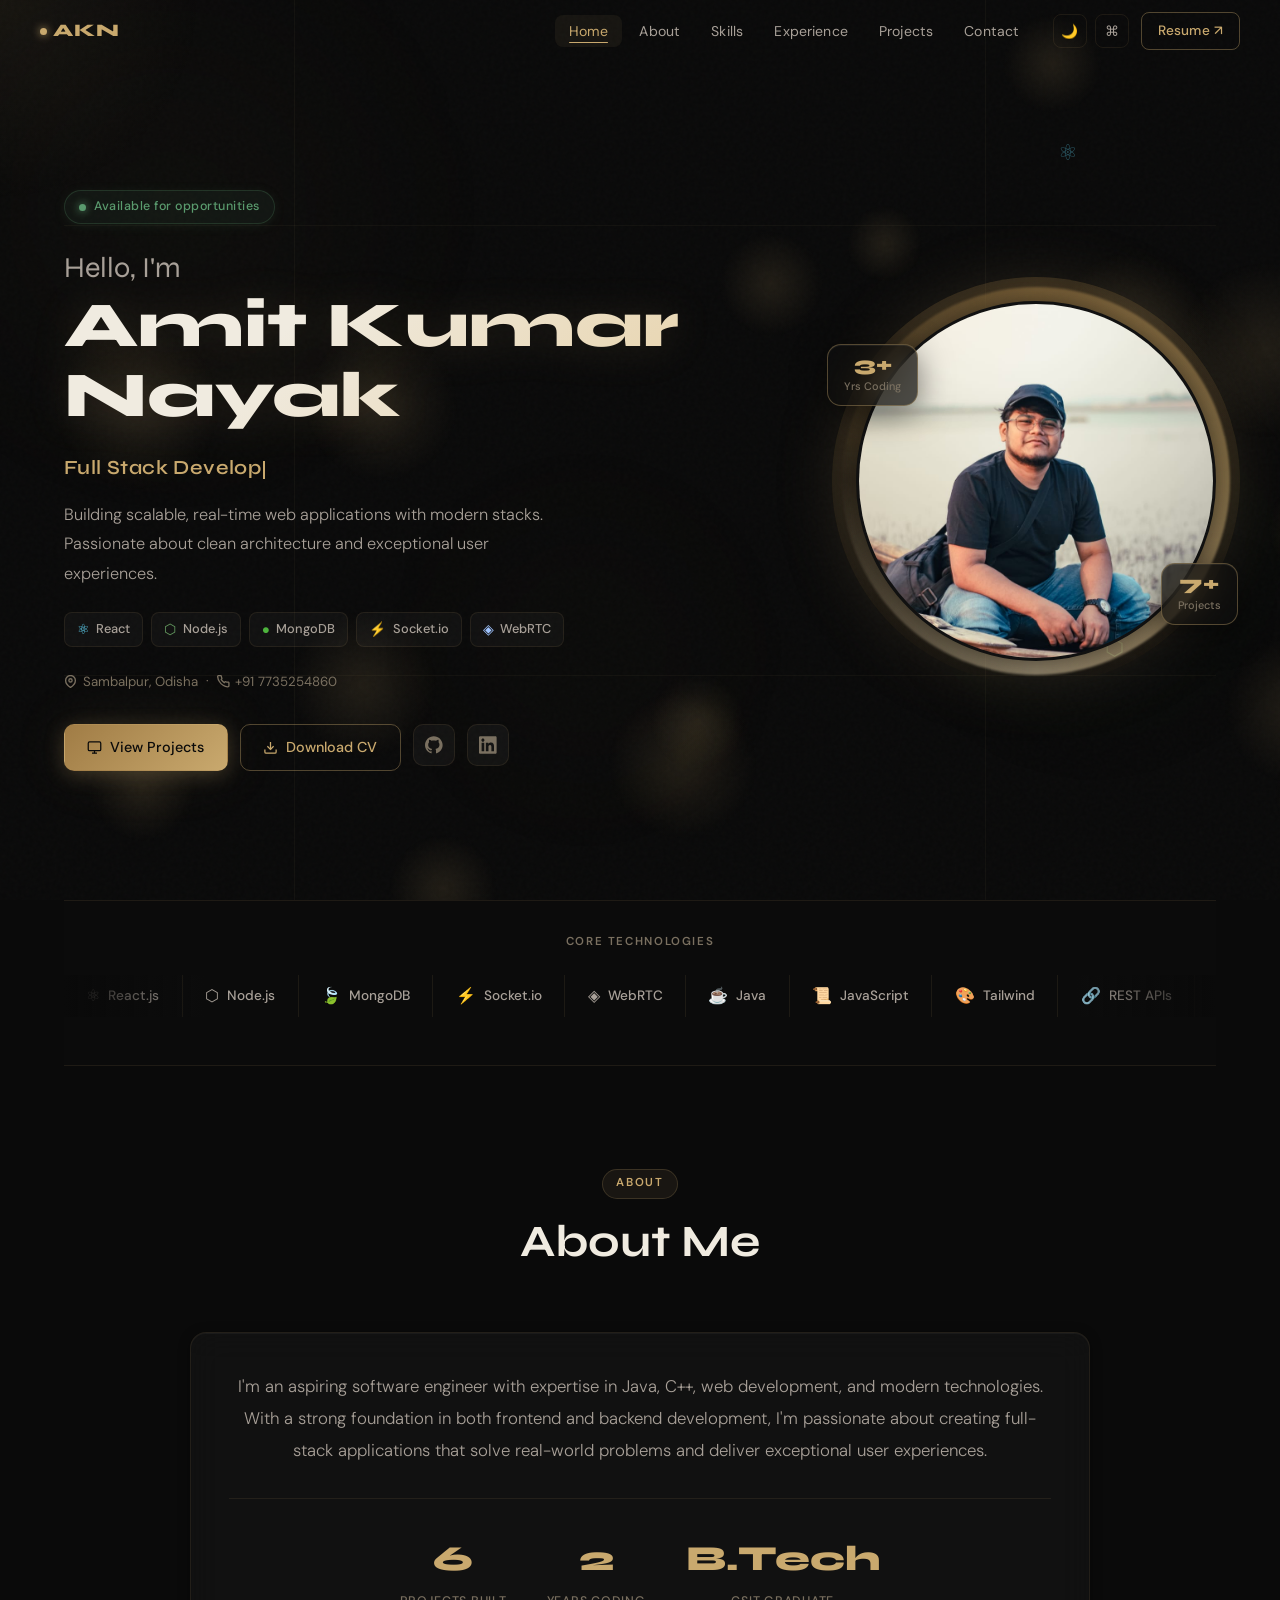
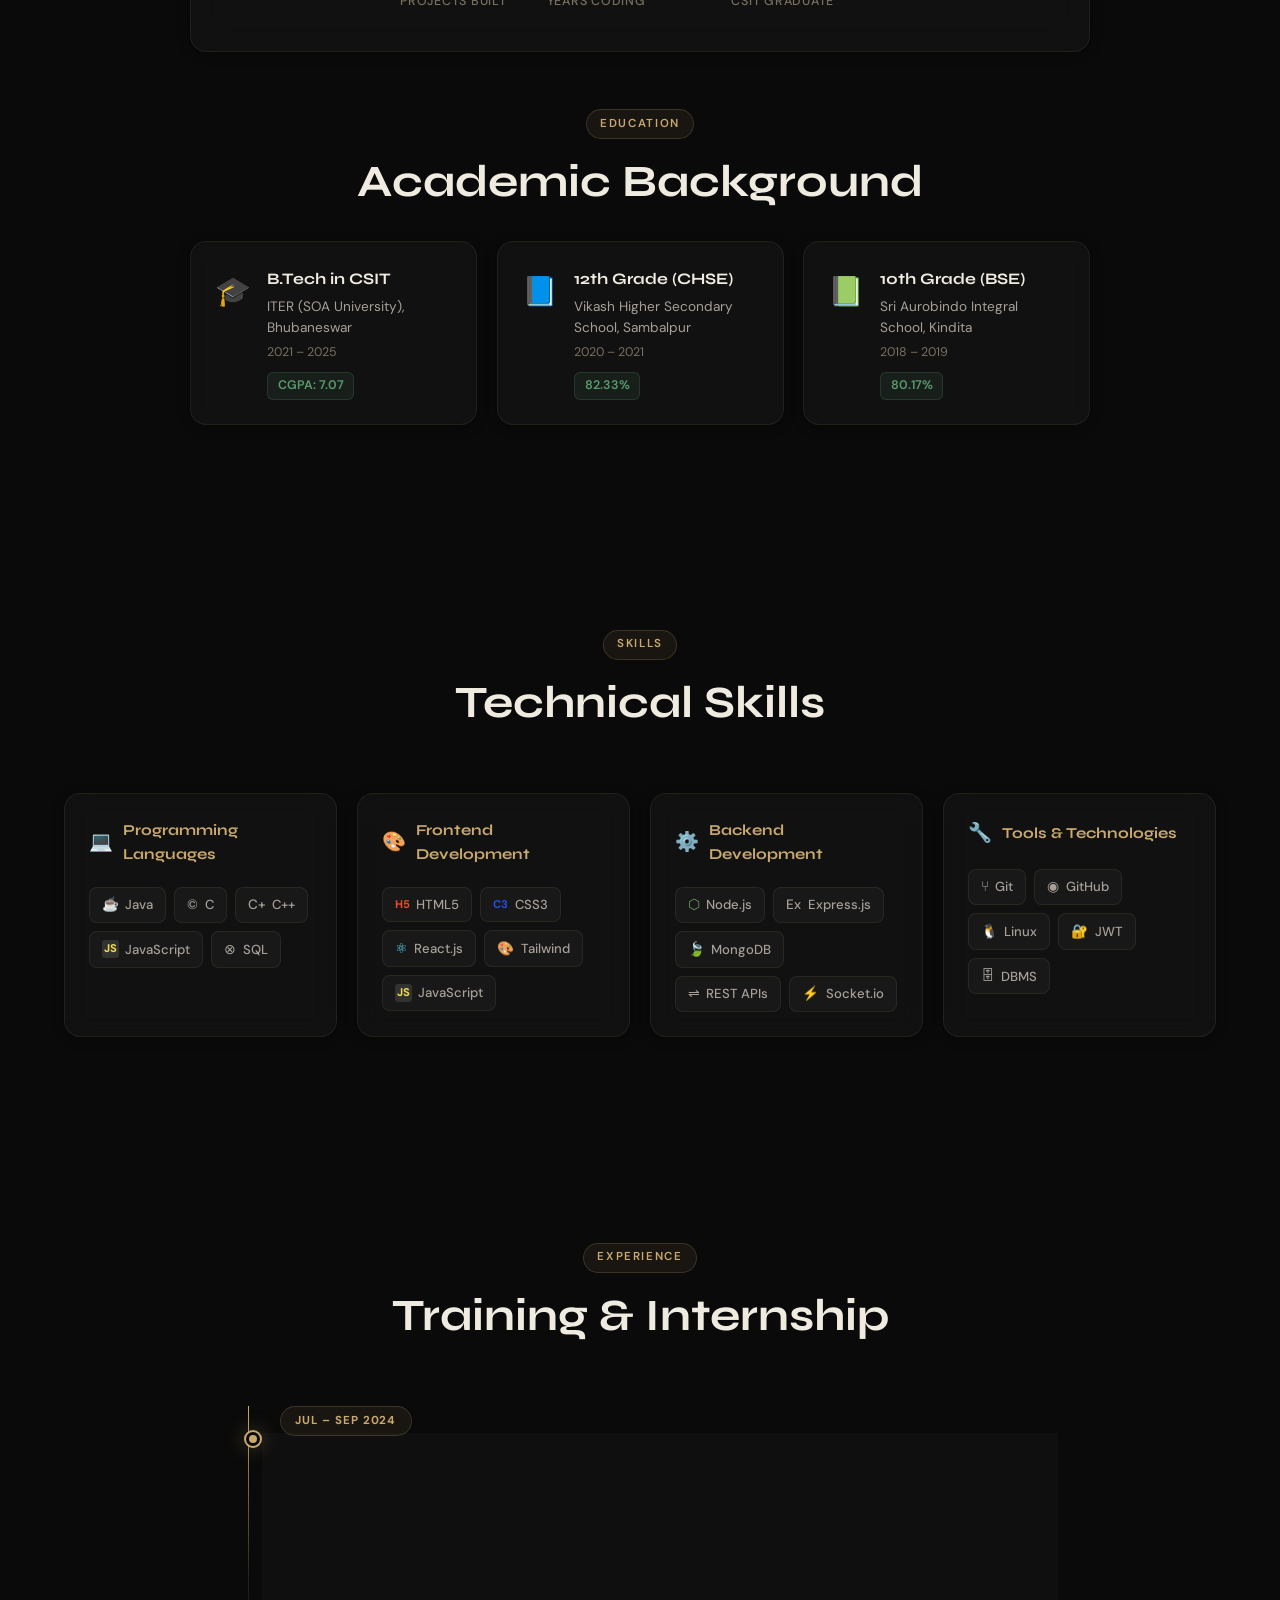
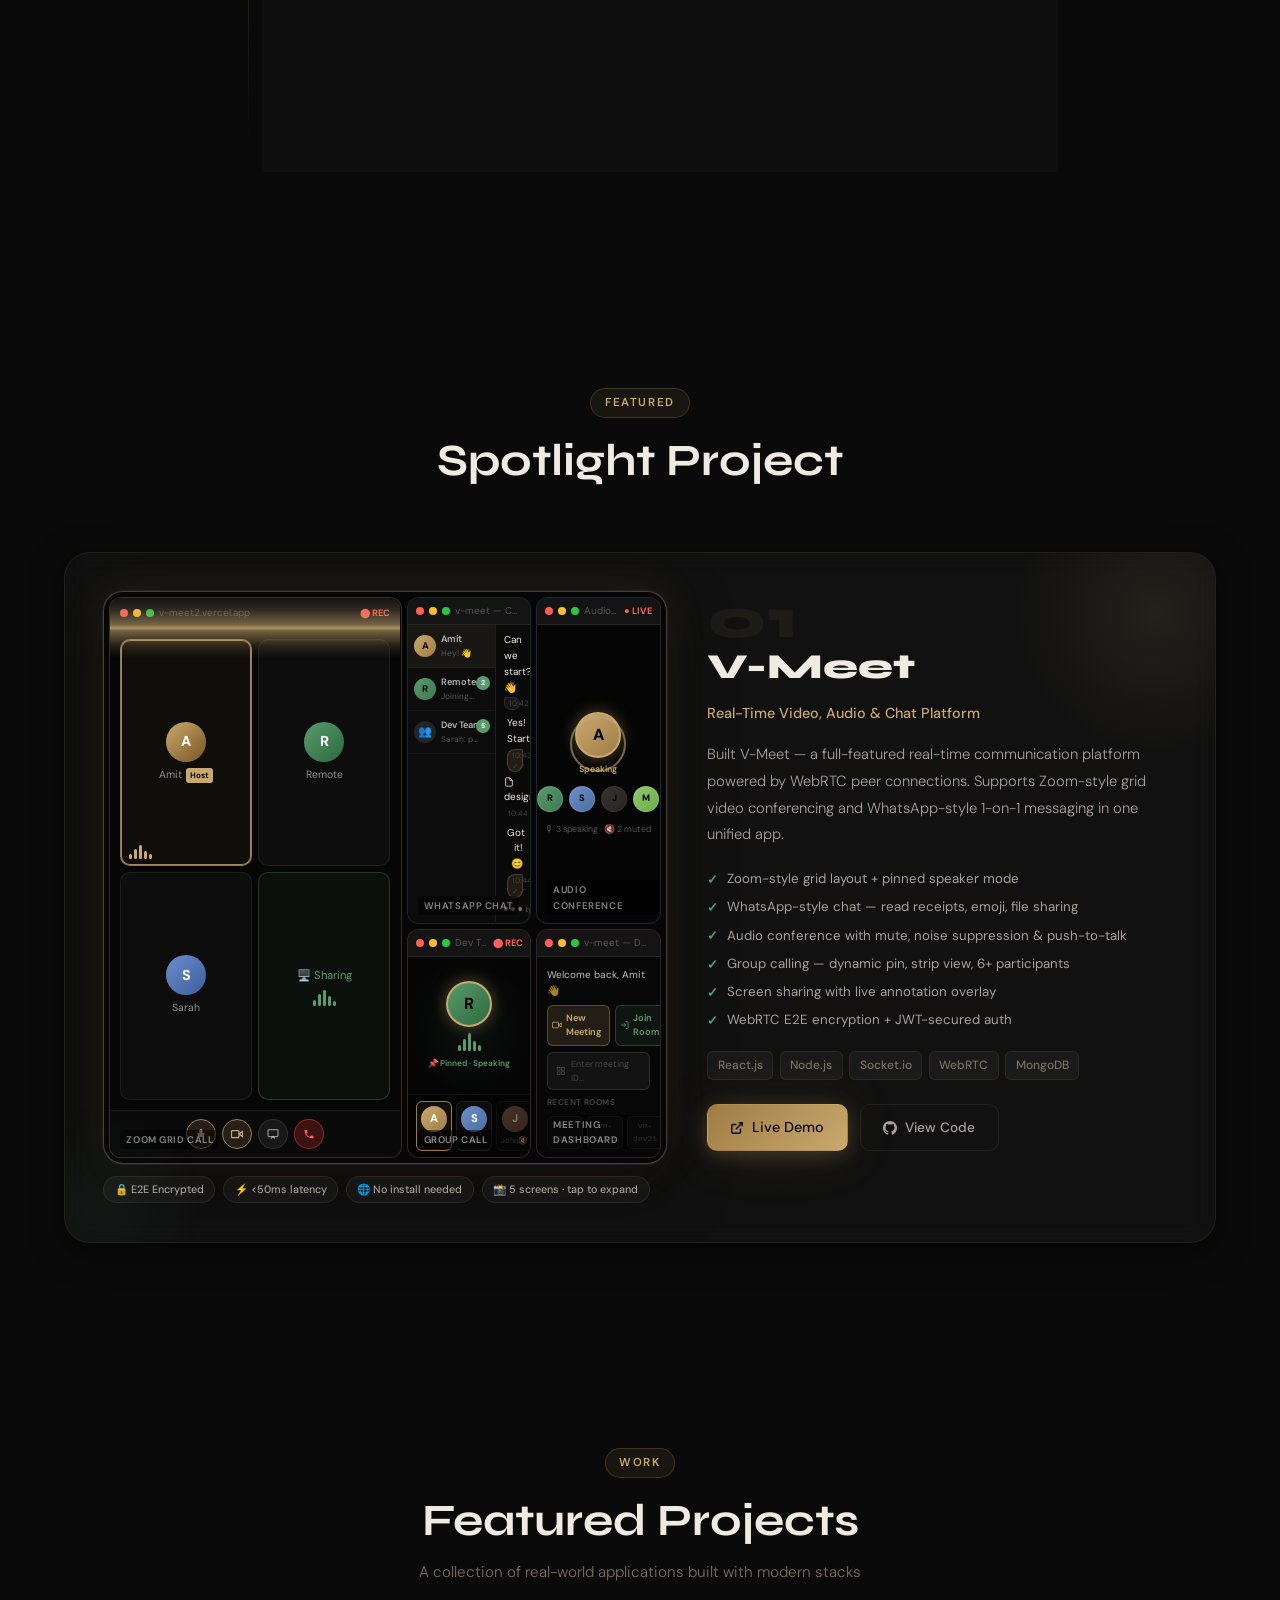
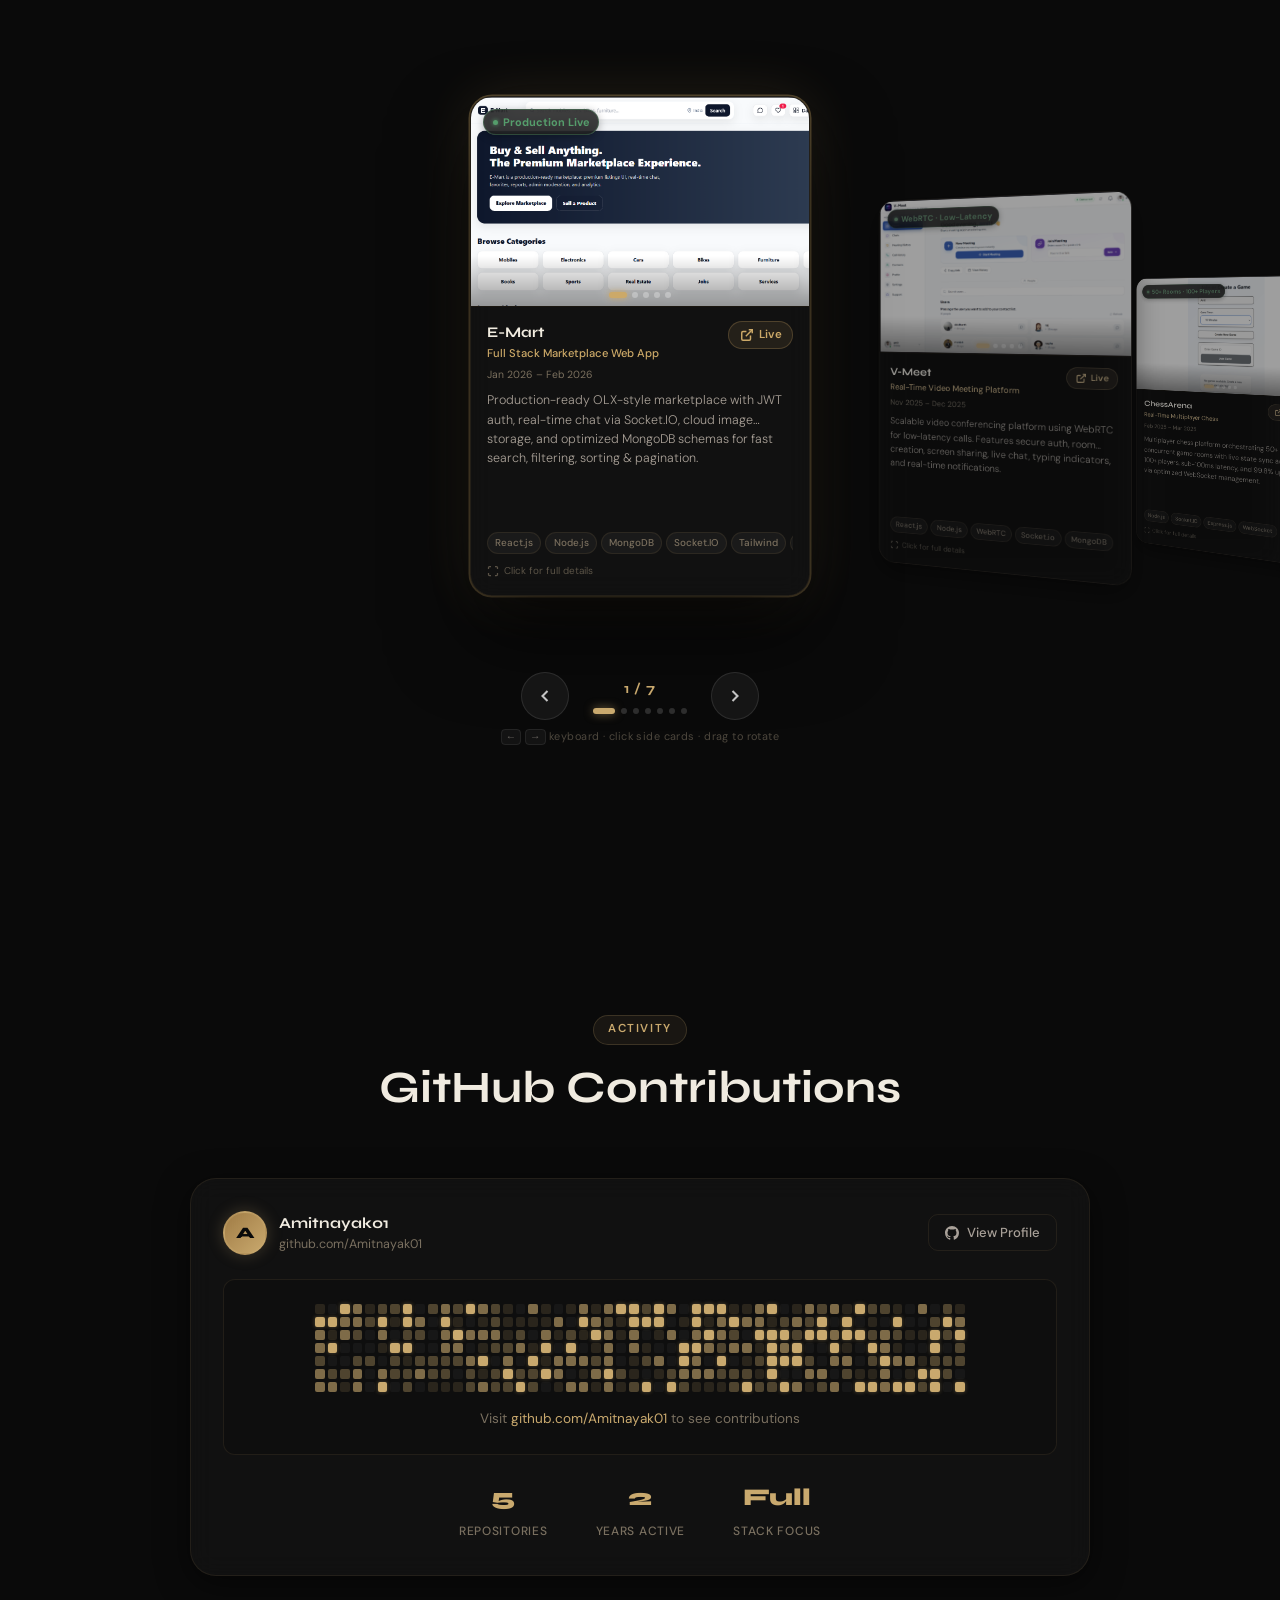
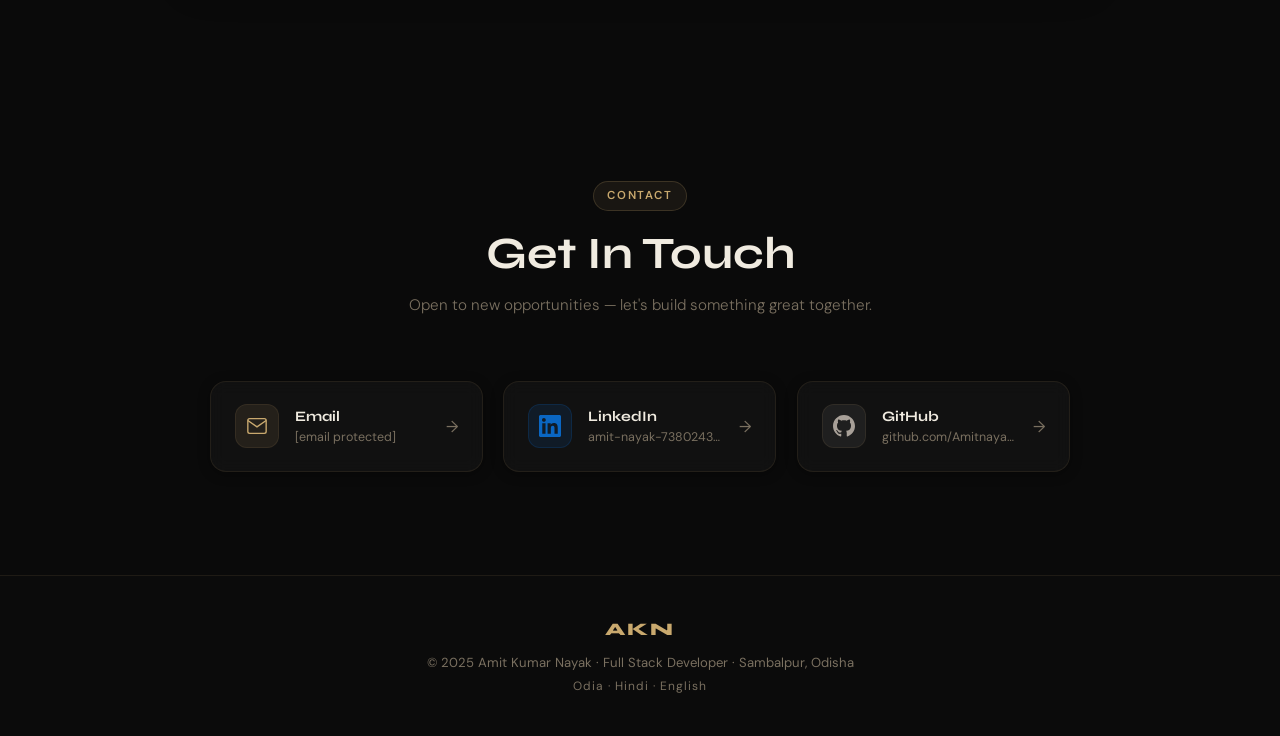
==== commit 184fff7d: "Initial commit" ====
--- a/index.html
+++ b/index.html
@@ -276,9 +276,7 @@
             <div class="nav-brand">
                 <span class="brand-dot"></span>AKN
             </div>
-            <button class="menu-toggle" id="menuToggle" aria-label="Toggle menu" aria-expanded="false">
-                <span></span><span></span><span></span>
-            </button>
+
             <ul id="navMenu" role="menubar">
                 <li role="none"><a href="#hero"       class="active" role="menuitem">Home</a></li>
                 <li role="none"><a href="#about"      role="menuitem">About</a></li>
@@ -291,6 +289,9 @@
                 <button class="nav-icon-btn" id="themeToggle" aria-label="Toggle theme" title="Toggle theme">🌙</button>
                 <button class="nav-icon-btn" id="cmdTrigger" aria-label="Open command palette" title="Command palette (Ctrl+K)">⌘</button>
                 <a href="Amit Nayak-Resume.pdf" class="nav-resume-btn" target="_blank" rel="noopener">Resume ↗</a>
+                <button class="menu-toggle" id="menuToggle" aria-label="Toggle menu" aria-expanded="false">
+                <span></span><span></span><span></span>
+            </button>
             </div>
         </div>
     </nav>
@@ -555,6 +556,20 @@
                             </div>
                             <span class="tl-badge">Internship</span>
                         </div>
+                        <div class="tl-stats">
+    <div class="tl-stat">
+        <div class="tl-stat-label">Duration</div>
+        <div class="tl-stat-val">3 Months</div>
+    </div>
+    <div class="tl-stat">
+        <div class="tl-stat-label">Recognition</div>
+        <div class="tl-stat-val">Letter of Rec</div>
+    </div>
+    <div class="tl-stat">
+        <div class="tl-stat-label">Performance</div>
+        <div class="tl-stat-val">Outstanding</div>
+    </div>
+</div>
                         <p>Completed full-stack development program with outstanding performance, receiving Academic Head's Letter of Recommendation. Demonstrated strong technical skills, proactive learning approach, and effective collaboration on team projects. Recognized for analytical abilities, attention to detail, and passion for web development.</p>
                         <div class="tl-tags">
                             <span>React.js</span><span>Node.js</span><span>MongoDB</span><span>Express</span>
--- a/styles.css
+++ b/styles.css
@@ -1798,9 +1798,10 @@
    MOBILE RESPONSIVE
    ═══════════════════════════════════════════════════ */
 @media (max-width: 768px) {
-    .menu-toggle { display: block; }
-    .nav-resume-btn { display: none; }
-    nav ul { position: fixed; top: 56px; left: -100%; width: 100%; height: calc(100vh - 56px); background: rgba(8,8,8,0.97); backdrop-filter: blur(24px); flex-direction: column; padding: 2.5rem 2rem; transition: left 0.3s cubic-bezier(0.4,0,0.2,1); gap: 0; overflow-y: auto; }
+    .nav-container { justify-content: space-between; }
+.nav-controls { margin-left: auto !important; display: flex; align-items: center; gap: 0.35rem; }
+.menu-toggle { display: block; }    .nav-resume-btn { display: none; }
+    nav ul { margin-left: 0 !important; position: fixed; top: 56px; left: -100%; width: 100%; height: calc(100vh - 56px); background: rgba(8,8,8,0.97); backdrop-filter: blur(24px); flex-direction: column; padding: 2.5rem 2rem; transition: left 0.3s cubic-bezier(0.4,0,0.2,1); gap: 0; overflow-y: auto; }
     nav ul.active { left: 0; }
     nav li { width: 100%; border-bottom: 1px solid var(--border); }
     nav a { display: block; padding: 1rem 0; font-size: 1.05rem; width: 100%; }
@@ -1859,6 +1860,63 @@
 [data-theme="light"] .hero-glow-ring { opacity: 0.4; }
 
 
+/* ═══════════════════════════════════════════════════
+   CAROUSEL NAV BAR
+   ═══════════════════════════════════════════════════ */
+.carousel-nav {
+    display: flex;
+    align-items: center;
+    gap: 1rem;
+    padding: 1rem 3rem 0.5rem;
+    position: relative;
+    z-index: 4;
+}
+.carousel-btn {
+    width: 38px; height: 38px;
+    border-radius: 50%;
+    background: rgba(255,255,255,0.04);
+    border: 1px solid rgba(255,255,255,0.1);
+    color: var(--text-dim);
+    cursor: pointer;
+    display: flex; align-items: center; justify-content: center;
+    transition: all 0.26s ease;
+    flex-shrink: 0;
+}
+.carousel-btn:hover {
+    background: rgba(201,169,110,0.12);
+    border-color: rgba(201,169,110,0.4);
+    color: var(--gold);
+    transform: scale(1.1);
+    box-shadow: 0 4px 16px rgba(201,169,110,0.2);
+}
+.carousel-counter {
+    display: flex;
+    align-items: center;
+    gap: 0.4rem;
+    font-family: 'Syne', sans-serif;
+    font-size: 0.78rem;
+    font-weight: 700;
+    color: var(--text-muted);
+    flex-shrink: 0;
+    min-width: 52px;
+}
+#carouselCurrent { color: var(--gold); font-size: 1rem; }
+.carousel-sep { color: var(--border-hover); font-size: 0.6rem; }
+.carousel-progress-track {
+    flex: 1;
+    height: 2px;
+    background: rgba(255,255,255,0.07);
+    border-radius: 2px;
+    overflow: hidden;
+}
+.carousel-progress-fill {
+    height: 100%;
+    background: linear-gradient(90deg, var(--gold-dim), var(--gold));
+    border-radius: 2px;
+    width: 14.28%;
+    transition: width 0.4s cubic-bezier(0.4,0,0.2,1);
+    box-shadow: 0 0 8px rgba(201,169,110,0.4);
+}
 
 /* Better image fill */
 .pc-slide { padding: 0 !important; }
@@ -1891,6 +1949,364 @@
 /* Zoom image on card hover */
 .project-card:hover .pc-img-slide { transform: scale(1.05); }
 
+/* Mobile */
+@media (max-width: 768px) {
+    .projects-grid { padding: 1rem 1.5rem 1.5rem; gap: 1rem; }
+    .project-card  { flex: 0 0 300px; width: 300px; }
+    .carousel-nav  { padding: 0.75rem 1.5rem 0.5rem; gap: 0.75rem; }
+    .carousel-btn  { width: 32px; height: 32px; }
+}
+
+
+/* ═══════════════════════════════════════════════════
+   3D ROLL CAROUSEL — MOBILE
+   ═══════════════════════════════════════════════════ */
+@media (max-width: 768px) {
+
+    /* Hide the flat scroll wrapper on mobile */
+    .projects-scroll-wrap {
+        overflow: visible;
+        background: transparent;
+    }
+    .projects-scroll-wrap::before,
+    .projects-scroll-wrap::after { display: none; }
+
+    /* 3D stage */
+    .projects-grid {
+        display: block;
+        overflow: visible;
+        padding: 0;
+        gap: 0;
+        scroll-snap-type: none;
+        perspective: 1000px;
+        perspective-origin: 50% 40%;
+        height: 520px;
+        position: relative;
+    }
+
+    /* Each card is absolutely positioned on the cylinder */
+    .project-card {
+        position: absolute;
+        left: 50%;
+        top: 0;
+        width: 280px !important;
+        flex: none !important;
+        transform-origin: center center;
+        transform-style: preserve-3d;
+        margin-left: -140px;
+        opacity: 1 !important;
+        scale: 1 !important;
+        transition:
+            transform 0.55s cubic-bezier(0.34, 1.1, 0.64, 1),
+            opacity 0.55s ease,
+            box-shadow 0.55s ease,
+            filter 0.55s ease;
+        cursor: pointer;
+        will-change: transform, opacity;
+        height: 460px;
+        overflow: hidden;
+    }
+
+    /* Slideshow fills full card width on mobile */
+    .pc-slideshow {
+        height: 180px !important;
+        min-height: 180px !important;
+    }
+
+    /* Active center card */
+    .project-card.roll-active {
+        z-index: 10;
+        box-shadow:
+            0 24px 60px rgba(0,0,0,0.7),
+            0 0 0 1px rgba(201,169,110,0.3),
+            0 0 40px rgba(201,169,110,0.12) !important;
+        filter: brightness(1) saturate(1.1);
+    }
+
+    /* Non-active cards dim + blur slightly */
+    .project-card:not(.roll-active) {
+        filter: brightness(0.65) saturate(0.7);
+        box-shadow: 0 8px 24px rgba(0,0,0,0.4) !important;
+    }
+
+    /* Tap hint on side cards */
+    .project-card:not(.roll-active)::before {
+        content: '';
+        position: absolute;
+        inset: 0;
+        z-index: 50;
+        cursor: pointer;
+    }
+
+    /* ── Roll nav buttons ── */
+    .roll-nav {
+        display: flex;
+        align-items: center;
+        justify-content: center;
+        gap: 1.5rem;
+        margin-top: 0.75rem;
+        position: relative;
+        z-index: 20;
+    }
+    .roll-btn {
+        width: 46px; height: 46px;
+        border-radius: 50%;
+        background: rgba(255,255,255,0.06);
+        border: 1px solid rgba(255,255,255,0.12);
+        color: rgba(255,255,255,0.8);
+        display: flex; align-items: center; justify-content: center;
+        cursor: pointer;
+        transition: all 0.24s ease;
+        flex-shrink: 0;
+    }
+    .roll-btn:hover {
+        background: rgba(201,169,110,0.15);
+        border-color: rgba(201,169,110,0.4);
+        color: var(--gold);
+        transform: scale(1.1);
+    }
+    .roll-btn:active { transform: scale(0.94); }
+
+    /* ── Roll counter ── */
+    .roll-counter-wrap {
+        display: flex;
+        flex-direction: column;
+        align-items: center;
+        gap: 6px;
+        flex: 1;
+    }
+    .roll-counter {
+        font-family: 'Syne', sans-serif;
+        font-size: 0.82rem;
+        font-weight: 700;
+        color: var(--gold);
+        letter-spacing: 0.06em;
+    }
+
+    /* ── Roll dots ── */
+    .roll-dots {
+        display: flex;
+        gap: 5px;
+        align-items: center;
+    }
+    .roll-dot {
+        width: 5px; height: 5px;
+        border-radius: 50%;
+        background: rgba(255,255,255,0.18);
+        cursor: pointer;
+        border: none;
+        padding: 0;
+        transition: all 0.3s cubic-bezier(0.34,1.2,0.64,1);
+    }
+    .roll-dot.active {
+        background: var(--gold);
+        width: 18px;
+        border-radius: 3px;
+        box-shadow: 0 0 8px rgba(201,169,110,0.5);
+    }
+
+    /* ── Hide flat carousel nav on mobile ── */
+    .carousel-nav,
+    .carousel-dots { display: none; }
+}
+
+/* Desktop — show flat nav, hide roll nav */
+@media (min-width: 769px) {
+    .roll-nav { display: none !important; }
+}
+
+
+/* ═══════════════════════════════════════════════════
+   3D FAN CAROUSEL — DESKTOP
+   ═══════════════════════════════════════════════════ */
+@media (min-width: 769px) {
+
+    /* Stage container */
+    .projects-scroll-wrap {
+        overflow: visible !important;
+        padding: 3rem 0 4rem;
+    }
+    .projects-scroll-wrap::before,
+    .projects-scroll-wrap::after { display: none !important; }
+
+    /* 3D scene */
+    .projects-grid {
+        display: flex !important;
+        overflow: visible !important;
+        scroll-snap-type: none !important;
+        padding: 2rem 0 3rem !important;
+        gap: 0 !important;
+        justify-content: center;
+        align-items: center;
+        perspective: 1400px;
+        perspective-origin: 50% 38%;
+        min-height: 560px;
+        position: relative;
+        scrollbar-width: none;
+        cursor: default;
+    }
+
+    /* ── Every card ── */
+    .project-card {
+        position: absolute !important;
+        flex: none !important;
+        width: 340px !important;
+        height: 500px !important;
+        left: 50% !important;
+        top: 0 !important;
+        margin-left: -170px !important;
+        transform-origin: center bottom;
+        transform-style: preserve-3d;
+        transition:
+            transform 0.6s cubic-bezier(0.34, 1.15, 0.64, 1),
+            opacity   0.6s ease,
+            box-shadow 0.6s ease,
+            filter    0.6s ease;
+        cursor: pointer;
+        will-change: transform, opacity;
+        scale: 1 !important;
+        opacity: 1 !important;
+        overflow: hidden;
+        border-radius: 22px;
+    }
+
+    /* Slideshow height inside fan card */
+    .pc-slideshow {
+        height: 210px !important;
+        min-height: 210px !important;
+    }
+
+    /* ── Active center card ── */
+    .project-card.fan-active {
+        z-index: 20 !important;
+        filter: brightness(1) saturate(1.1) !important;
+        box-shadow:
+            0 40px 80px rgba(0,0,0,0.65),
+            0 0 0 1.5px rgba(201,169,110,0.35),
+            0 0 60px rgba(201,169,110,0.15) !important;
+        cursor: default;
+    }
+    .project-card.fan-active::after { opacity: 0.7 !important; }
+
+    /* ── Side cards dim ── */
+    .project-card:not(.fan-active) {
+        filter: brightness(0.62) saturate(0.65) !important;
+        box-shadow: 0 12px 36px rgba(0,0,0,0.45) !important;
+        cursor: pointer;
+    }
+    .project-card:not(.fan-active):hover {
+        filter: brightness(0.82) saturate(0.85) !important;
+    }
+
+    /* Tap overlay for off-center cards */
+    .project-card:not(.fan-active)::before {
+        content: '';
+        position: absolute;
+        inset: 0;
+        z-index: 50;
+        border-radius: 22px;
+        cursor: pointer;
+    }
+
+    /* ── Fan nav ── */
+    .fan-nav {
+        display: flex;
+        align-items: center;
+        justify-content: center;
+        gap: 1.5rem;
+        margin-top: 1rem;
+        position: relative;
+        z-index: 30;
+    }
+    .fan-btn {
+        width: 48px; height: 48px;
+        border-radius: 50%;
+        background: rgba(255,255,255,0.05);
+        border: 1px solid rgba(255,255,255,0.1);
+        color: rgba(255,255,255,0.75);
+        display: flex; align-items: center; justify-content: center;
+        cursor: pointer;
+        transition: all 0.26s ease;
+        flex-shrink: 0;
+    }
+    .fan-btn:hover {
+        background: rgba(201,169,110,0.14);
+        border-color: rgba(201,169,110,0.4);
+        color: var(--gold);
+        transform: scale(1.1);
+        box-shadow: 0 4px 20px rgba(201,169,110,0.2);
+    }
+    .fan-btn:active { transform: scale(0.93); }
+
+    .fan-counter-wrap {
+        display: flex;
+        flex-direction: column;
+        align-items: center;
+        gap: 8px;
+    }
+    .fan-counter {
+        font-family: 'Syne', sans-serif;
+        font-size: 0.88rem;
+        font-weight: 700;
+        color: var(--gold);
+        letter-spacing: 0.08em;
+    }
+    .fan-dots {
+        display: flex;
+        gap: 6px;
+        align-items: center;
+    }
+    .fan-dot {
+        width: 6px; height: 6px;
+        border-radius: 50%;
+        background: rgba(255,255,255,0.15);
+        cursor: pointer;
+        border: none;
+        padding: 0;
+        transition: all 0.32s cubic-bezier(0.34,1.2,0.64,1);
+    }
+    .fan-dot:hover { background: rgba(201,169,110,0.45); transform: scale(1.3); }
+    .fan-dot.active {
+        background: var(--gold);
+        width: 22px;
+        border-radius: 3px;
+        box-shadow: 0 0 10px rgba(201,169,110,0.55);
+    }
+
+    /* ── Auto-play ring ── */
+    .fan-autoplay-ring {
+        position: absolute;
+        inset: -3px;
+        border-radius: 50%;
+        pointer-events: none;
+        z-index: -1;
+        opacity: 0.65;
+    }
+
+    /* ── Keyboard hint ── */
+    .fan-hint {
+        text-align: center;
+        font-size: 0.68rem;
+        color: var(--text-muted);
+        margin-top: 0.5rem;
+        letter-spacing: 0.04em;
+        opacity: 0.6;
+    }
+    .fan-hint kbd {
+        background: rgba(255,255,255,0.07);
+        border: 1px solid rgba(255,255,255,0.12);
+        border-radius: 4px;
+        padding: 1px 6px;
+        font-family: monospace;
+        font-size: 0.65rem;
+        color: var(--text-dim);
+    }
+
+    /* Hide flat carousel nav on desktop — fan nav replaces it */
+    .carousel-nav,
+    .carousel-dots { display: none !important; }
+}
+
 
 
 /* ═══════════════════════════════════════════════════
@@ -2174,4 +2590,539 @@
 
     .featured-title { font-size: 1.3rem !important; }
     .featured-actions .btn { font-size: 0.76rem; padding: 0.5rem 0.6rem; }
+}
+/* ── Spotlight mosaic — fixed size on mobile ── */
+@media (max-width: 768px) {
+    .featured-preview-wrap {
+        width: 100%;
+    }
+
+    .vmg-mosaic {
+        width: 100% !important;
+        height: 300px !important;
+        min-height: 300px !important;
+        max-height: 300px !important;
+        grid-template-columns: 1.1fr 0.9fr !important;
+    }
+
+    .vmg-cell.vmg-large {
+        height: 100% !important;
+        min-height: unset !important;
+        max-height: unset !important;
+    }
+
+    .vmg-right-col {
+        height: 100% !important;
+        grid-template-rows: 1fr 1fr !important;
+    }
+
+    .vmg-right-col .vmg-cell {
+        height: 100% !important;
+        min-height: unset !important;
+        max-height: unset !important;
+    }
+
+    .vmg-screenshot {
+        height: 100% !important;
+        overflow: hidden !important;
+    }
+
+    .vmg-s-body {
+        overflow: hidden !important;
+    }
+}
+
+@media (max-width: 380px) {
+    .vmg-mosaic {
+        height: 260px !important;
+        min-height: 260px !important;
+        max-height: 260px !important;
+    }
+}
+
+/* ═══════════════════════════════════════════════════
+   EXPERIENCE — PREMIUM UPGRADE
+   ═══════════════════════════════════════════════════ */
+
+/* Timeline line — gold gradient */
+.timeline-line {
+    background: linear-gradient(to bottom, var(--gold), rgba(201,169,110,0.15), transparent) !important;
+    width: 1px !important;
+}
+
+/* Dot — glowing gold */
+.timeline-dot {
+    width: 14px !important;
+    height: 14px !important;
+    background: var(--gold) !important;
+    border: 3px solid var(--bg) !important;
+    box-shadow: 0 0 0 2px var(--gold), 0 0 20px rgba(201,169,110,0.55) !important;
+    left: -2.1rem !important;
+    top: 1.6rem !important;
+}
+.timeline-item:hover .timeline-dot {
+    box-shadow: 0 0 0 3px var(--gold), 0 0 30px rgba(201,169,110,0.7) !important;
+    transform: scale(1.35) !important;
+}
+
+/* Date pill */
+.tl-date {
+    display: inline-flex;
+    align-items: center;
+    gap: 0.4rem;
+    font-size: 0.72rem !important;
+    font-weight: 700;
+    color: var(--gold);
+    background: rgba(201,169,110,0.08);
+    border: 1px solid rgba(201,169,110,0.2);
+    padding: 0.3rem 0.9rem;
+    border-radius: 50px;
+    letter-spacing: 0.08em;
+    margin-bottom: 0.85rem !important;
+}
+
+/* Card */
+.tl-content {
+    border-radius: 20px !important;
+    padding: 0 !important;
+    overflow: hidden;
+    border: 1px solid rgba(201,169,110,0.12) !important;
+    background: rgba(255,255,255,0.025) !important;
+    position: relative;
+}
+
+/* Glow blob */
+.tl-content::before {
+    content: '';
+    position: absolute;
+    top: -80px; right: -80px;
+    width: 220px; height: 220px;
+    border-radius: 50%;
+    background: radial-gradient(circle, rgba(201,169,110,0.09), transparent 70%);
+    pointer-events: none;
+    z-index: 0;
+    transition: all 0.5s ease;
+}
+.experience-card:hover .tl-content::before {
+    width: 280px; height: 280px;
+    opacity: 0.8;
+}
+
+/* Card inner wrapper */
+.tl-content > * { position: relative; z-index: 1; }
+
+/* Card top strip with icon + badge */
+.tl-header {
+    display: flex !important;
+    align-items: flex-start !important;
+    justify-content: space-between !important;
+    gap: 1rem !important;
+    flex-wrap: nowrap !important;
+    padding: 1.4rem 1.5rem 0 !important;
+    margin-bottom: 0 !important;
+}
+
+/* Company icon badge */
+.tl-header::before {
+    content: '💼';
+    width: 44px; height: 44px;
+    min-width: 44px;
+    border-radius: 12px;
+    background: linear-gradient(135deg, rgba(201,169,110,0.18), rgba(201,169,110,0.06));
+    border: 1px solid rgba(201,169,110,0.25);
+    display: flex;
+    align-items: center;
+    justify-content: center;
+    font-size: 1.15rem;
+    order: -1;
+    flex-shrink: 0;
+}
+
+/* Title & company */
+.tl-header > div { flex: 1; }
+.tl-header h3 {
+    font-size: 1.05rem !important;
+    font-weight: 700 !important;
+    color: var(--text) !important;
+    line-height: 1.3 !important;
+    margin-bottom: 0.25rem !important;
+}
+.tl-header .company {
+    font-size: 0.8rem !important;
+    color: var(--text-muted) !important;
+}
+.tl-header .company::after {
+    content: none;
+}
+
+/* Internship badge */
+.tl-badge {
+    font-size: 0.68rem !important;
+    font-weight: 700 !important;
+    letter-spacing: 0.1em !important;
+    color: var(--gold) !important;
+    background: rgba(201,169,110,0.1) !important;
+    border: 1px solid rgba(201,169,110,0.3) !important;
+    padding: 0.28rem 0.7rem !important;
+    border-radius: 8px !important;
+    align-self: flex-start !important;
+    flex-shrink: 0;
+}
+
+/* Highlight stats row */
+.tl-content > p {
+    margin: 0;
+    padding: 0 1.5rem;
+}
+
+/* Inject stat row via CSS after header */
+.tl-header + p::before {
+    content: '';
+    display: flex;
+}
+
+/* Stats bar — add this div in your HTML inside .tl-content after .tl-header */
+.tl-stats {
+    display: flex;
+    gap: 0.6rem;
+    padding: 1rem 1.5rem 0;
+}
+.tl-stat {
+    flex: 1;
+    background: rgba(201,169,110,0.05);
+    border: 1px solid rgba(201,169,110,0.1);
+    border-radius: 10px;
+    padding: 0.6rem 0.75rem;
+}
+.tl-stat-label {
+    font-size: 0.6rem;
+    text-transform: uppercase;
+    letter-spacing: 0.07em;
+    color: var(--text-muted);
+    margin-bottom: 0.2rem;
+}
+.tl-stat-val {
+    font-size: 0.8rem;
+    font-weight: 700;
+    color: var(--gold);
+}
+
+/* Description */
+.tl-content > p {
+    color: var(--text-muted) !important;
+    font-size: 0.85rem !important;
+    line-height: 1.78 !important;
+    font-weight: 300 !important;
+    padding: 1rem 1.5rem !important;
+    margin: 0 !important;
+}
+
+/* Tags */
+.tl-tags {
+    display: flex !important;
+    flex-wrap: wrap !important;
+    gap: 0.4rem !important;
+    padding: 0 1.5rem 1.4rem !important;
+}
+.tl-tags span {
+    font-size: 0.72rem !important;
+    font-weight: 500 !important;
+    color: var(--text-dim) !important;
+    background: rgba(255,255,255,0.035) !important;
+    border: 1px solid rgba(255,255,255,0.09) !important;
+    padding: 0.22rem 0.65rem !important;
+    border-radius: 8px !important;
+    transition: all var(--transition) !important;
+}
+.tl-tags span:hover {
+    border-color: var(--border-hover) !important;
+    color: var(--gold) !important;
+    background: rgba(201,169,110,0.08) !important;
+}
+
+/* Card hover lift */
+.experience-card:hover .tl-content {
+    border-color: rgba(201,169,110,0.3) !important;
+    box-shadow: 0 20px 50px rgba(0,0,0,0.45), 0 0 0 1px rgba(201,169,110,0.06) !important;
+    transform: translateY(-4px);
+}
+
+/* ══════════════════════════════════════════════════
+   COMPACT PROJECT CARD BODY
+   Paste at the bottom of styles.css
+══════════════════════════════════════════════════ */
+
+/* Make body smaller + clickable hint */
+.pc-body {
+    padding: 0.85rem 1rem 1rem !important;
+    gap: 0.25rem !important;
+    cursor: pointer;
+    user-select: none;
+}
+
+/* Tighter title */
+.pc-title-row h3 {
+    font-size: 0.92rem !important;
+}
+.pc-sub {
+    font-size: 0.7rem !important;
+    margin-top: 0.08rem !important;
+}
+.pc-duration {
+    font-size: 0.65rem !important;
+    margin: 0 !important;
+}
+
+/* Clamp description to 2 lines */
+.pc-desc {
+    font-size: 0.78rem !important;
+    line-height: 1.55 !important;
+    -webkit-line-clamp: 2 !important;
+    margin-top: 0.2rem !important;
+    margin-bottom: 0 !important;
+}
+
+/* Tighter stack pills */
+.pc-stack {
+    gap: 0.25rem !important;
+    margin-top: 0.2rem !important;
+    flex-wrap: nowrap;
+    overflow: hidden;
+}
+.pc-stack span {
+    font-size: 0.62rem !important;
+    padding: 0.12rem 0.45rem !important;
+    white-space: nowrap;
+}
+
+/* Hide CTA arrow — replaced by click */
+.pc-cta { display: none !important; }
+
+/* "Click to expand" micro hint */
+.pc-expand-hint {
+    font-size: 0.62rem;
+    color: var(--text-muted);
+    display: flex;
+    align-items: center;
+    gap: 0.3rem;
+    margin-top: 0.35rem;
+    opacity: 0.7;
+    transition: opacity var(--transition);
+}
+.project-card:hover .pc-expand-hint { opacity: 1; color: var(--gold); }
+.pc-expand-hint svg { flex-shrink: 0; }
+
+
+/* ══════════════════════════════════════════════════
+   PROJECT DETAIL MODAL
+══════════════════════════════════════════════════ */
+
+#projectModal {
+    position: fixed;
+    inset: 0;
+    z-index: 12000;
+    display: flex;
+    align-items: center;
+    justify-content: center;
+    padding: 1.5rem;
+    opacity: 0;
+    pointer-events: none;
+    transition: opacity 0.3s ease;
+}
+#projectModal.pm-open {
+    opacity: 1;
+    pointer-events: auto;
+}
+#projectModal .pm-backdrop {
+    position: absolute;
+    inset: 0;
+    background: rgba(0,0,0,0.82);
+    backdrop-filter: blur(14px) saturate(120%);
+    cursor: pointer;
+}
+.pm-box {
+    position: relative;
+    z-index: 1;
+    width: min(760px, 100%);
+    max-height: 90vh;
+    overflow-y: auto;
+    background: var(--bg-2);
+    border: 1px solid var(--border-hover);
+    border-radius: 24px;
+    box-shadow: 0 30px 80px rgba(0,0,0,0.7), 0 0 0 1px rgba(255,255,255,0.04);
+    transform: translateY(28px) scale(0.97);
+    transition: transform 0.38s cubic-bezier(0.34,1.2,0.64,1), opacity 0.3s ease;
+    opacity: 0;
+    scrollbar-width: thin;
+    scrollbar-color: var(--gold-dim) transparent;
+}
+#projectModal.pm-open .pm-box {
+    transform: translateY(0) scale(1);
+    opacity: 1;
+}
+.pm-box::-webkit-scrollbar { width: 3px; }
+.pm-box::-webkit-scrollbar-thumb { background: var(--gold-dim); border-radius: 3px; }
+
+/* Close button */
+.pm-close {
+    position: sticky;
+    top: 0;
+    z-index: 10;
+    display: flex;
+    justify-content: flex-end;
+    padding: 0.75rem 1rem 0;
+    background: var(--bg-2);
+}
+.pm-close-btn {
+    width: 36px; height: 36px;
+    border-radius: 50%;
+    background: rgba(255,255,255,0.07);
+    border: 1px solid var(--border);
+    color: var(--text-dim);
+    cursor: pointer;
+    display: flex; align-items: center; justify-content: center;
+    transition: all 0.22s ease;
+    flex-shrink: 0;
+}
+.pm-close-btn:hover {
+    background: rgba(255,59,48,0.2);
+    border-color: rgba(255,59,48,0.5);
+    color: #ff5f57;
+    transform: rotate(90deg) scale(1.1);
+}
+
+/* Modal inner content */
+.pm-inner { padding: 0 1.75rem 1.75rem; }
+
+/* Header */
+.pm-header {
+    display: flex;
+    align-items: flex-start;
+    justify-content: space-between;
+    gap: 1rem;
+    margin-bottom: 1.25rem;
+    flex-wrap: wrap;
+}
+.pm-title {
+    font-family: 'Syne', sans-serif;
+    font-size: clamp(1.4rem, 3vw, 1.9rem);
+    font-weight: 800;
+    color: var(--text);
+    margin-bottom: 0.25rem;
+}
+.pm-subtitle {
+    font-size: 0.85rem;
+    color: var(--gold);
+    font-weight: 500;
+}
+.pm-duration-badge {
+    font-size: 0.7rem;
+    font-weight: 600;
+    color: var(--text-muted);
+    background: rgba(255,255,255,0.05);
+    border: 1px solid var(--border);
+    border-radius: 20px;
+    padding: 0.3rem 0.85rem;
+    white-space: nowrap;
+    flex-shrink: 0;
+    align-self: flex-start;
+    margin-top: 0.3rem;
+}
+
+/* Divider */
+.pm-divider {
+    height: 1px;
+    background: var(--border);
+    margin: 1rem 0;
+}
+
+/* Description */
+.pm-desc {
+    color: var(--text-dim);
+    font-size: 0.92rem;
+    line-height: 1.82;
+    font-weight: 300;
+    margin-bottom: 1.25rem;
+}
+
+/* Features grid */
+.pm-features {
+    display: grid;
+    grid-template-columns: repeat(auto-fit, minmax(200px, 1fr));
+    gap: 0.6rem;
+    margin-bottom: 1.25rem;
+}
+.pm-feature-item {
+    display: flex;
+    align-items: flex-start;
+    gap: 0.55rem;
+    font-size: 0.83rem;
+    color: var(--text-dim);
+    background: var(--bg-card);
+    border: 1px solid var(--border);
+    border-radius: 10px;
+    padding: 0.65rem 0.85rem;
+    transition: border-color var(--transition);
+}
+.pm-feature-item:hover { border-color: var(--border-hover); }
+.pm-feature-check {
+    color: var(--green);
+    font-weight: 700;
+    font-size: 0.8rem;
+    flex-shrink: 0;
+    margin-top: 0.05rem;
+}
+
+/* Stack */
+.pm-stack-label {
+    font-size: 0.7rem;
+    font-weight: 700;
+    letter-spacing: 0.1em;
+    text-transform: uppercase;
+    color: var(--text-muted);
+    margin-bottom: 0.6rem;
+}
+.pm-stack {
+    display: flex;
+    flex-wrap: wrap;
+    gap: 0.4rem;
+    margin-bottom: 1.5rem;
+}
+.pm-stack span {
+    font-size: 0.78rem;
+    font-weight: 500;
+    color: var(--text-dim);
+    background: rgba(255,255,255,0.04);
+    border: 1px solid var(--border);
+    padding: 0.25rem 0.7rem;
+    border-radius: 20px;
+    transition: all var(--transition);
+}
+.pm-stack span:hover { border-color: var(--border-hover); color: var(--gold); }
+
+/* Highlight strip */
+.pm-highlight {
+    background: rgba(201,169,110,0.06);
+    border: 1px solid rgba(201,169,110,0.18);
+    border-radius: 12px;
+    padding: 0.85rem 1rem;
+    font-size: 0.83rem;
+    color: var(--text-dim);
+    line-height: 1.6;
+    margin-bottom: 1.5rem;
+}
+.pm-highlight strong { color: var(--gold); }
+
+/* Actions */
+.pm-actions {
+    display: flex;
+    gap: 0.75rem;
+    flex-wrap: wrap;
+}
+
+/* Mobile */
+@media (max-width: 600px) {
+    #projectModal { padding: 1rem; }
+    .pm-inner { padding: 0 1.1rem 1.25rem; }
+    .pm-features { grid-template-columns: 1fr; }
 }
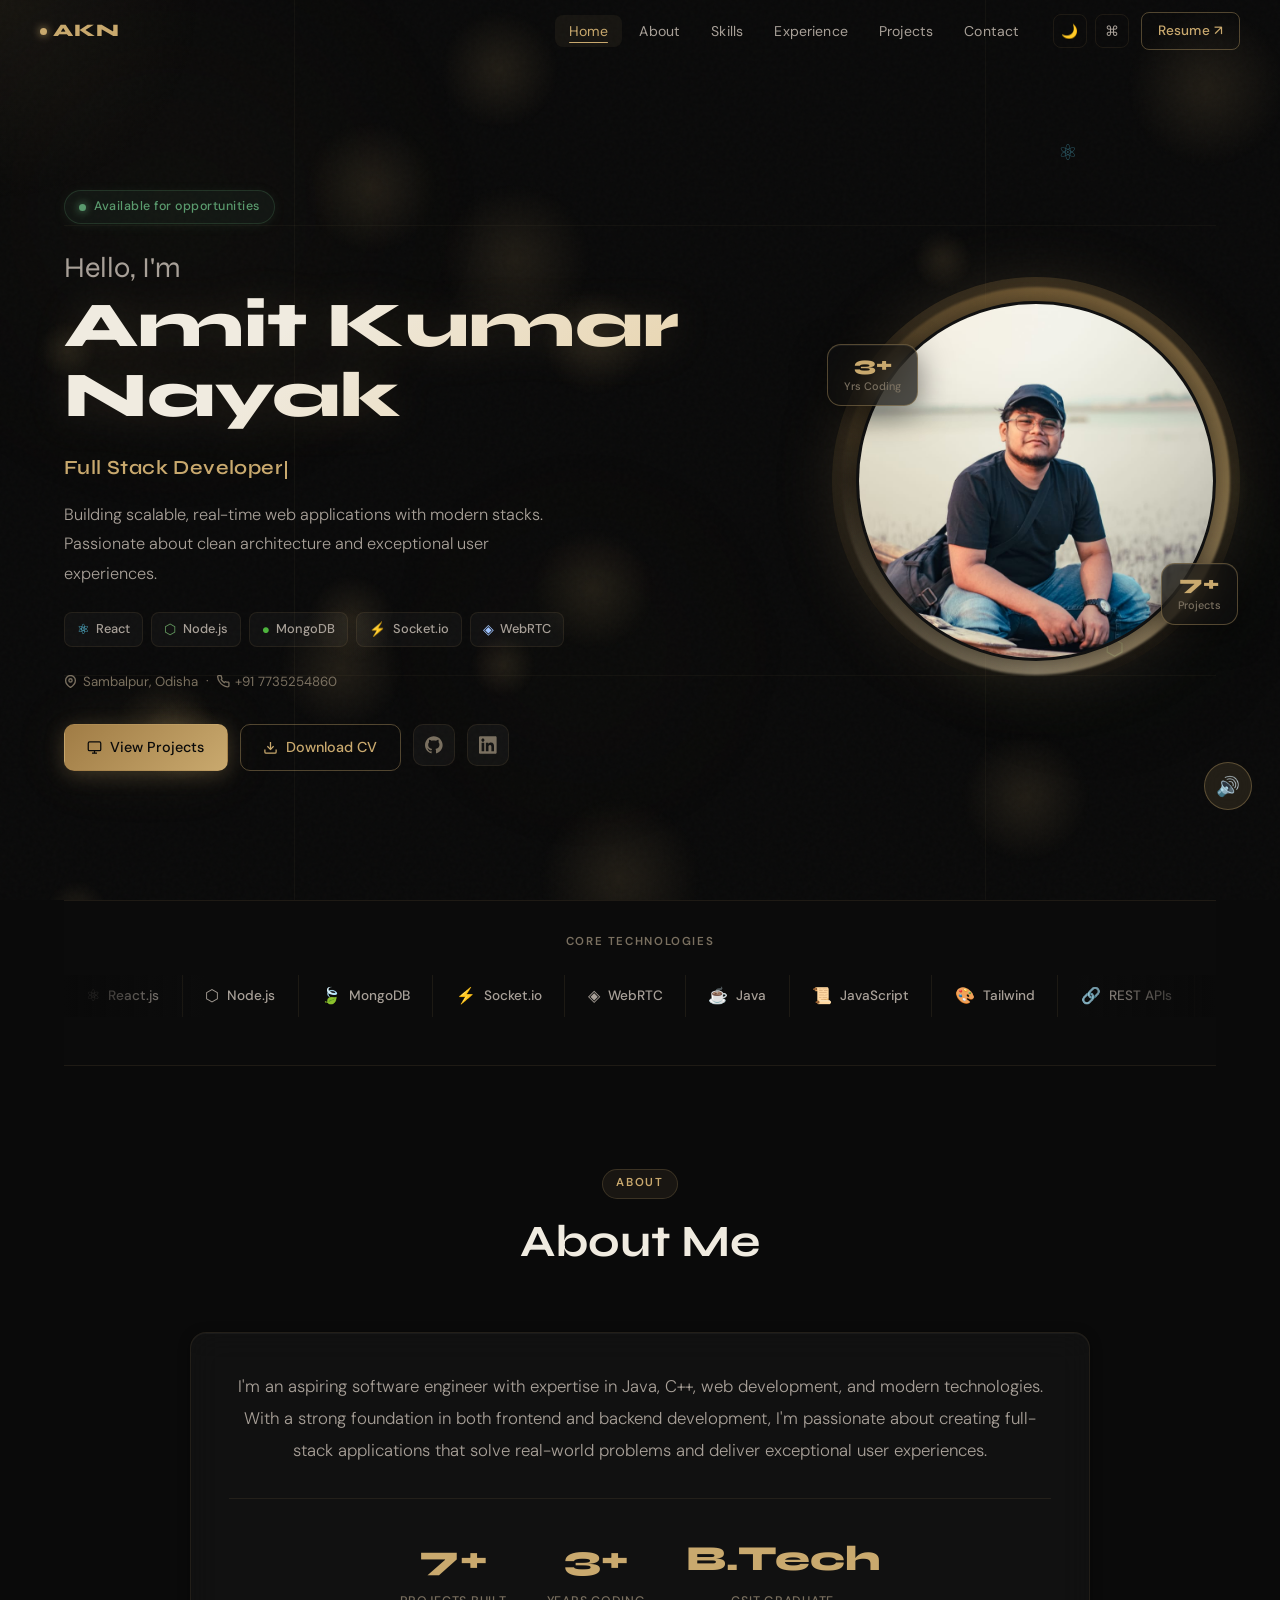
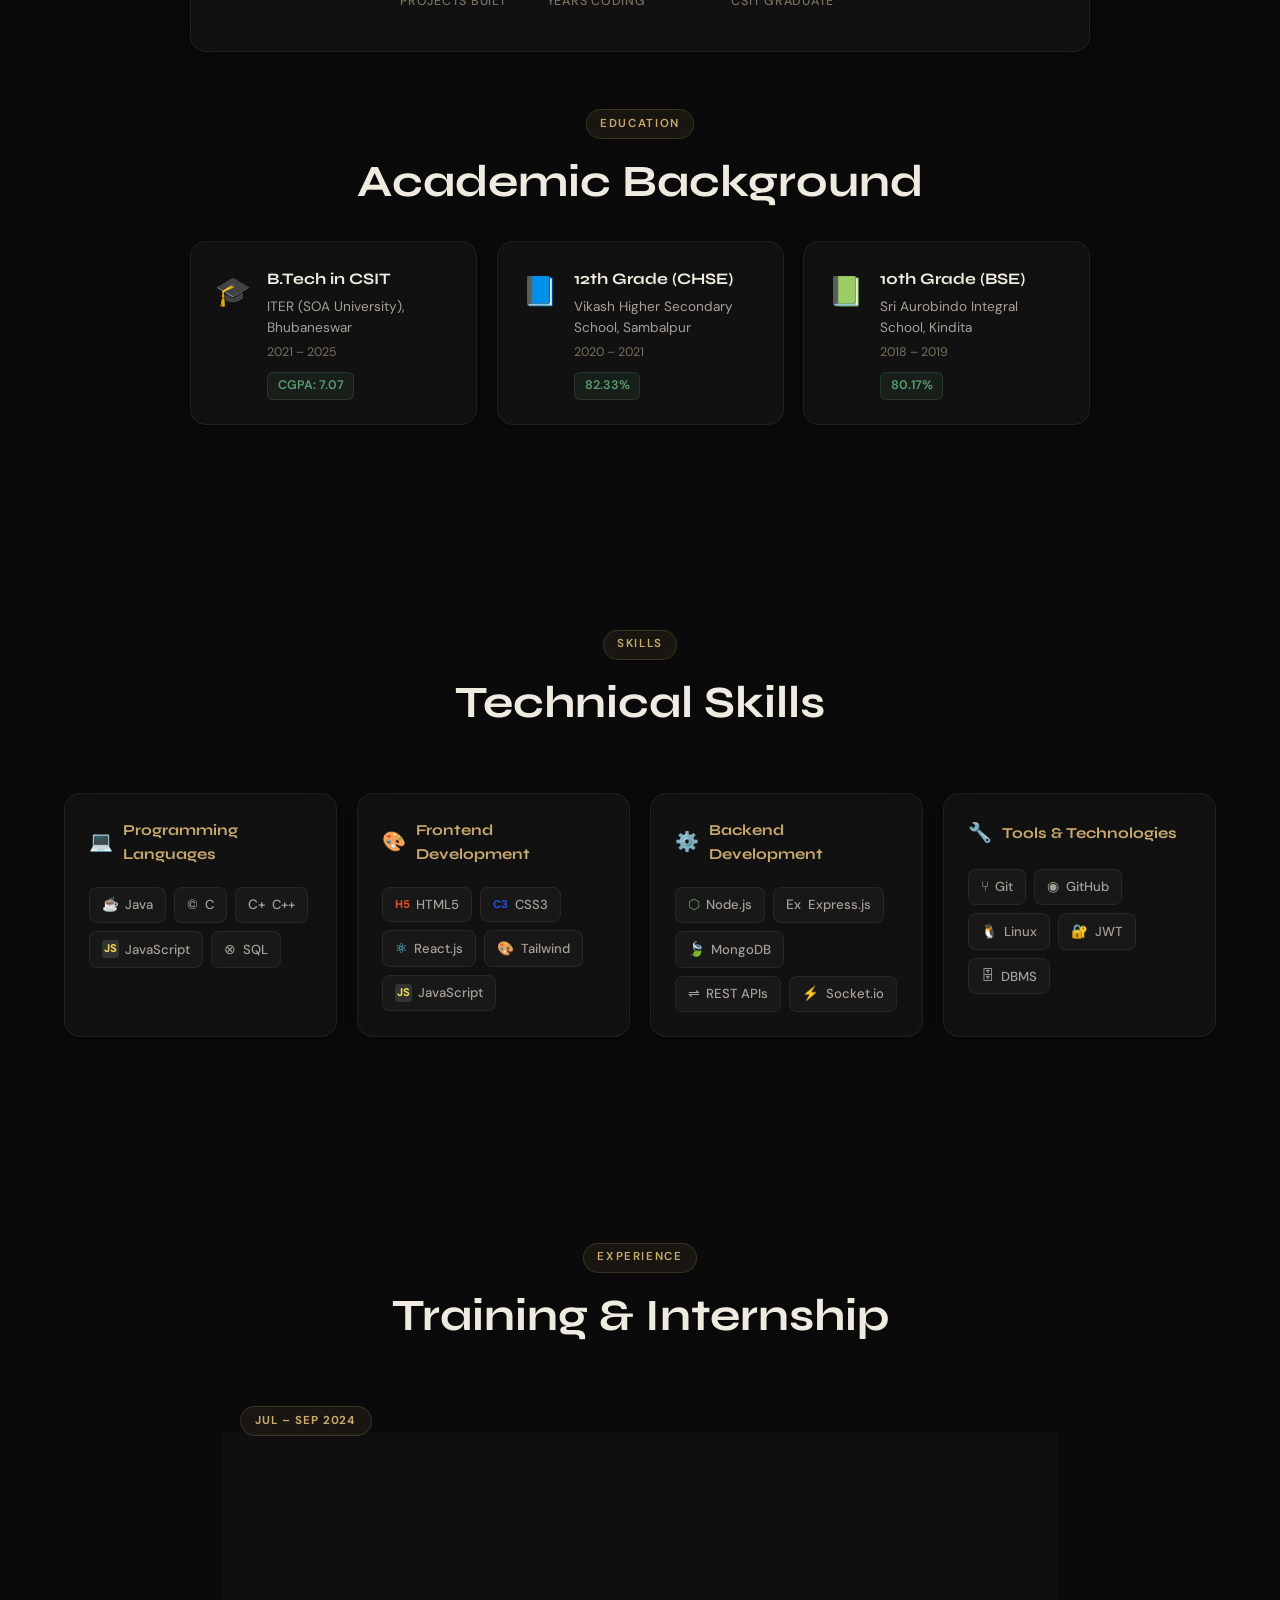
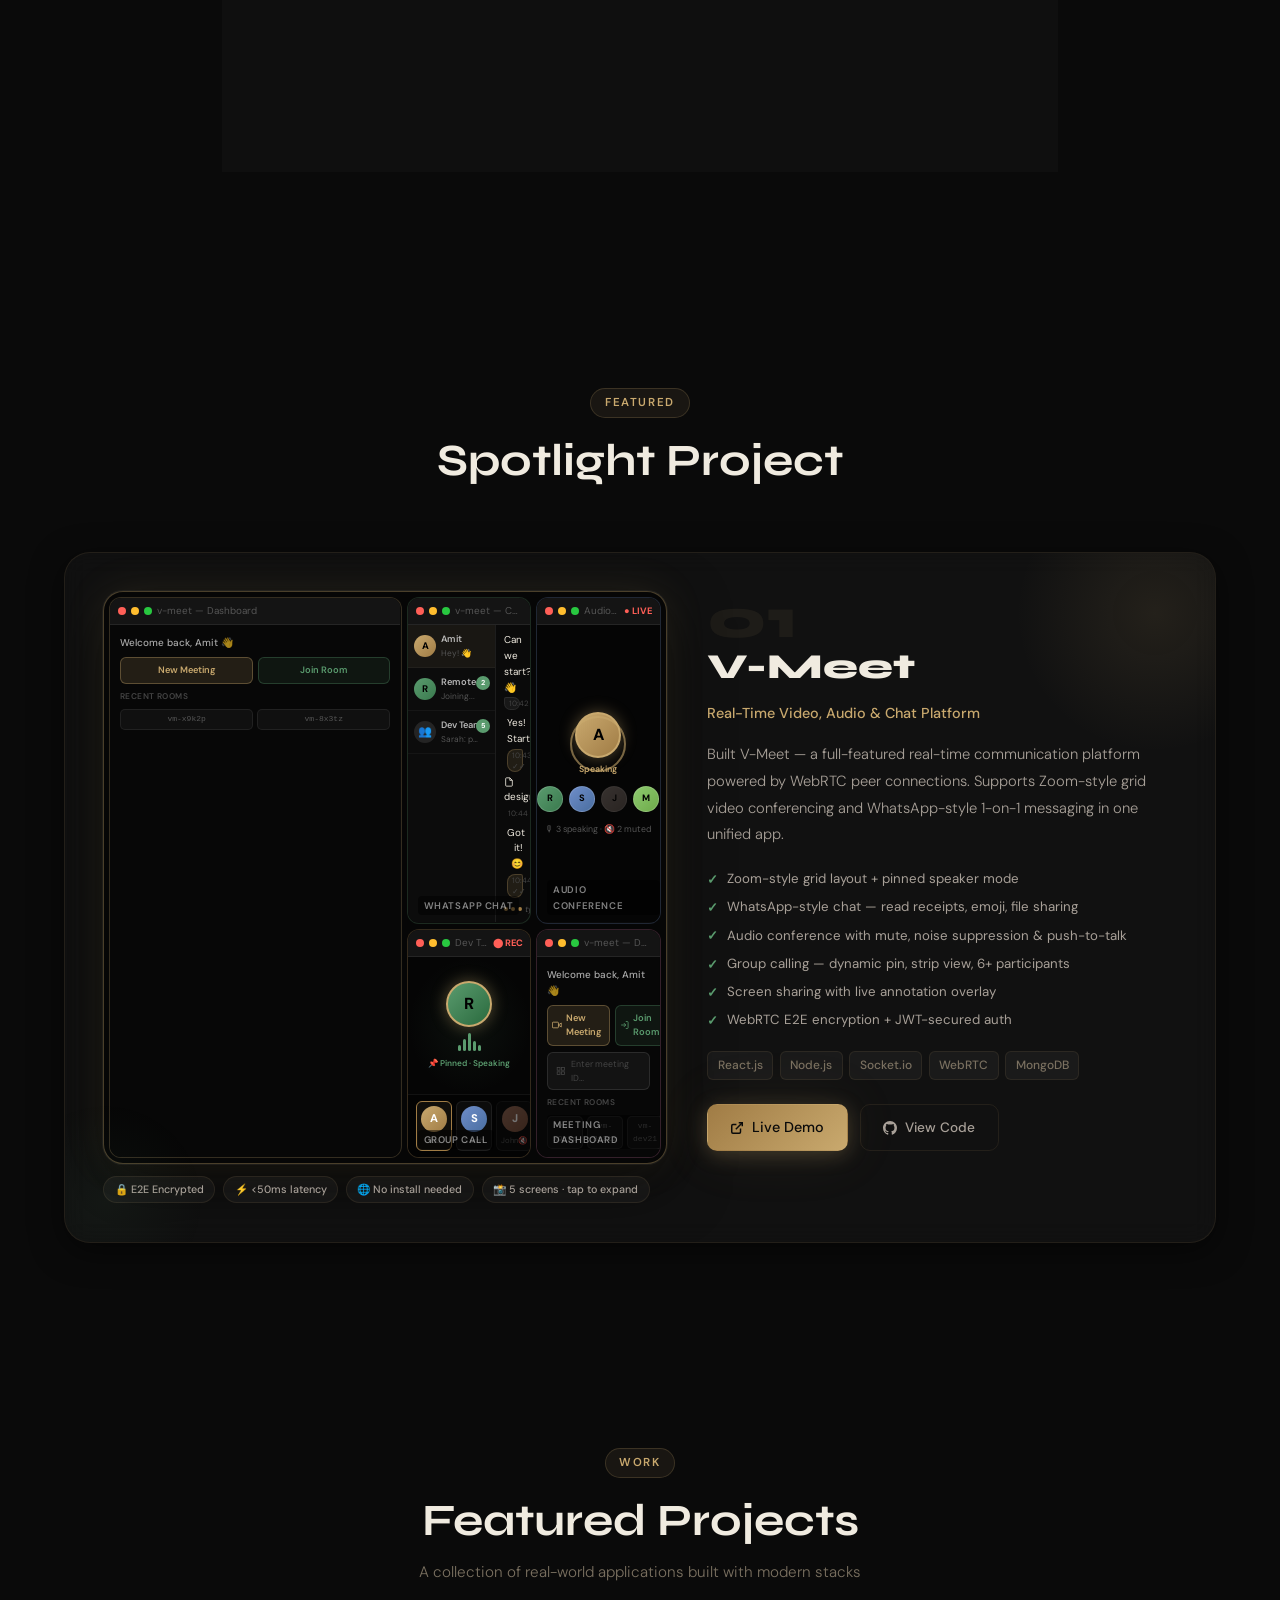
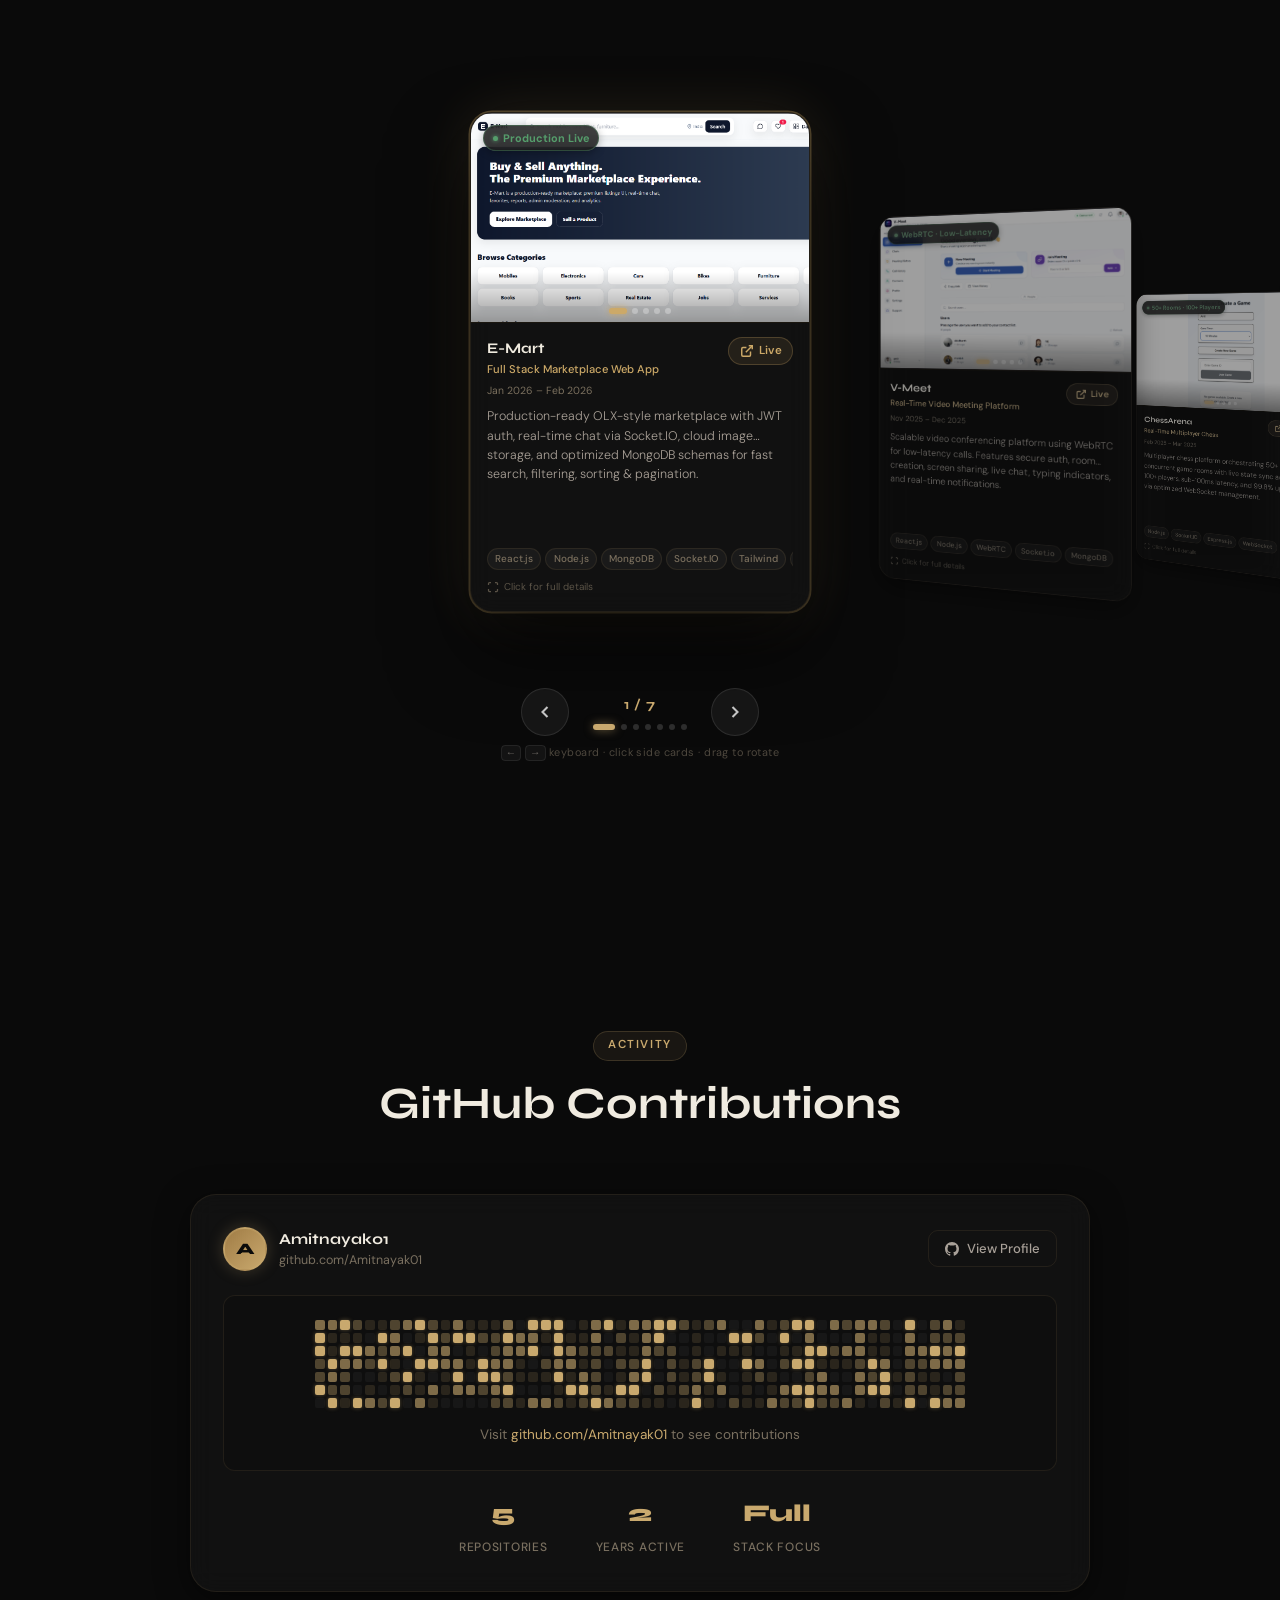
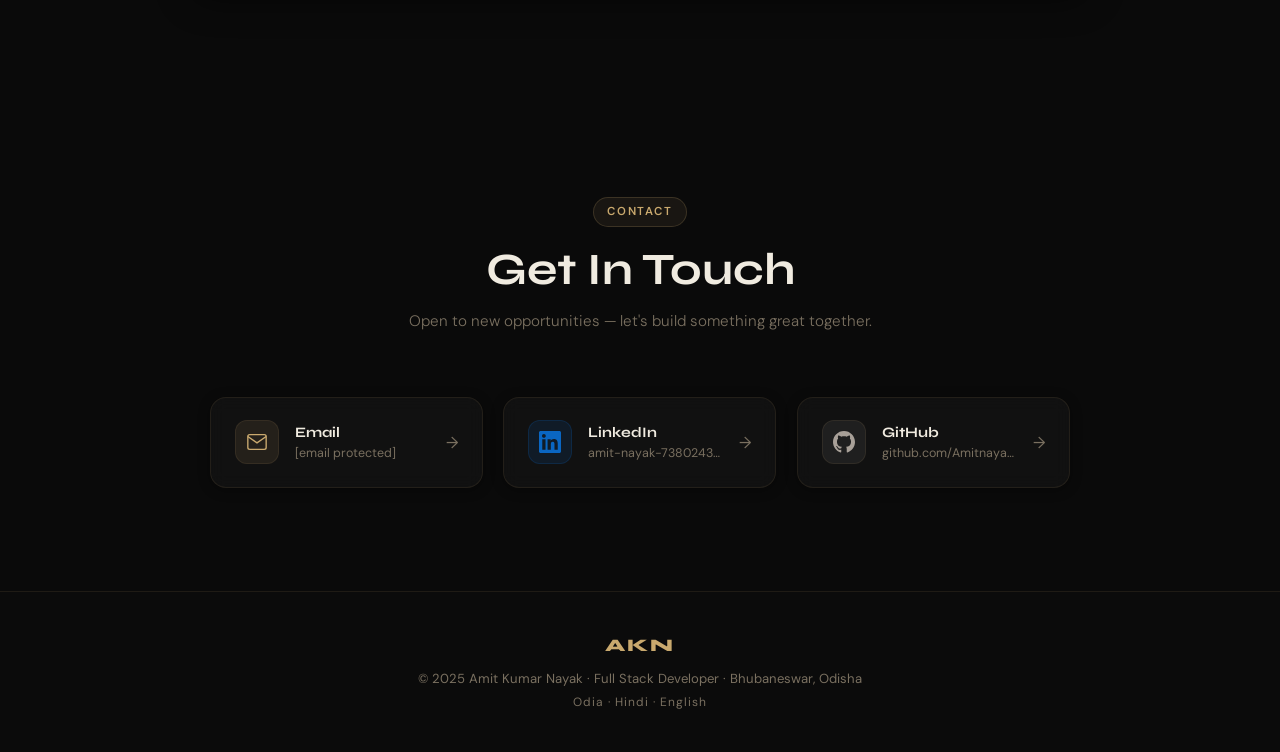
==== commit 69f83961: "Initial commit" ====
--- a/index.html
+++ b/index.html
@@ -297,10 +297,13 @@
     </nav>
 
     <!-- ── Floating Hire Me Button ── -->
-    <a href="/cdn-cgi/l/email-protection#bedfd3d7cad5cbd3dfccd0dfc7dfd58d8d8efed9d3dfd7d290ddd1d3" class="hire-float" id="hireFloat" aria-label="Hire Amit">
+    <a href="amitkumarnayak01@gmail.com" class="hire-float" id="hireFloat" aria-label="Hire Amit">
         <span class="hf-dot"></span>
         Hire Me
     </a>
+    <button class="sound-float" id="soundToggle" aria-label="Mute sounds" title="Mute sounds">
+    🔊
+</button>
 
     <div class="container">
 
@@ -1399,22 +1402,7 @@
             </div><!-- /projects-grid -->
 
             
-            <div class="carousel-nav">
-    <button class="carousel-btn carousel-prev" id="carouselPrev" aria-label="Previous projects">
-        <svg width="18" height="18" viewBox="0 0 24 24" fill="none" stroke="currentColor" stroke-width="2.5"><polyline points="15 18 9 12 15 6"/></svg>
-    </button>
-    <div class="carousel-counter">
-        <span id="carouselCurrent">1</span>
-        <span class="carousel-sep">—</span>
-        <span id="carouselTotal">7</span>
-    </div>
-    <div class="carousel-progress-track">
-        <div class="carousel-progress-fill" id="carouselFill"></div>
-    </div>
-    <button class="carousel-btn carousel-next" id="carouselNext" aria-label="Next projects">
-        <svg width="18" height="18" viewBox="0 0 24 24" fill="none" stroke="currentColor" stroke-width="2.5"><polyline points="9 18 15 12 9 6"/></svg>
-    </button>
-</div>
+
 
 
 <!-- 3D Roll Nav — mobile only -->
@@ -1514,7 +1502,7 @@
                 <p class="section-sub">Open to new opportunities — let's build something great together.</p>
             </div>
             <div class="contact-grid">
-                <a href="/cdn-cgi/l/email-protection#e0818d89948b958d81928e8199818bd3d3d0a0878d81898cce838f8d" class="contact-card reveal">
+                <a href="amitkumarnayak01@gmail.com" class="contact-card reveal">
                     <div class="cc-icon-wrap">
                         <svg width="22" height="22" viewBox="0 0 24 24" fill="none" stroke="currentColor" stroke-width="1.5" aria-hidden="true"><path d="M4 4h16c1.1 0 2 .9 2 2v12c0 1.1-.9 2-2 2H4c-1.1 0-2-.9-2-2V6c0-1.1.9-2 2-2z"/><polyline points="22,6 12,13 2,6"/></svg>
                     </div>
@@ -1552,12 +1540,11 @@
     <footer>
         <div class="footer-inner">
             <div class="footer-brand">AKN</div>
-            <p>© 2025 Amit Kumar Nayak · Full Stack Developer · Sambalpur, Odisha</p>
+            <p>© 2025 Amit Kumar Nayak · Full Stack Developer · Bhubaneswar, Odisha</p>
             <p class="footer-langs">Odia · Hindi · English</p>
         </div>
     </footer>
 
-    <script data-cfasync="false" src="/cdn-cgi/scripts/5c5dd728/cloudflare-static/email-decode.min.js"></script>
  <script src="script.js" defer></script>
  <script src="sound.js" defer></script>
 </body>
--- a/styles.css
+++ b/styles.css
@@ -1834,6 +1834,7 @@
     .cmd-overlay { padding-top: 8vh; }
 }
 
+
 @media (max-width: 480px) {
     .particle { display: none; }
     .mesh-blob { display: none; }
@@ -1958,162 +1959,159 @@
 }
 
 
-/* ═══════════════════════════════════════════════════
-   3D ROLL CAROUSEL — MOBILE
-   ═══════════════════════════════════════════════════ */
+
+
+
 @media (max-width: 768px) {
 
-    /* Hide the flat scroll wrapper on mobile */
-    .projects-scroll-wrap {
-        overflow: visible;
-        background: transparent;
-    }
-    .projects-scroll-wrap::before,
-    .projects-scroll-wrap::after { display: none; }
-
-    /* 3D stage */
-    .projects-grid {
-        display: block;
-        overflow: visible;
-        padding: 0;
-        gap: 0;
-        scroll-snap-type: none;
-        perspective: 1000px;
-        perspective-origin: 50% 40%;
-        height: 520px;
-        position: relative;
-    }
-
-    /* Each card is absolutely positioned on the cylinder */
-    .project-card {
-        position: absolute;
-        left: 50%;
-        top: 0;
-        width: 280px !important;
-        flex: none !important;
-        transform-origin: center center;
-        transform-style: preserve-3d;
-        margin-left: -140px;
-        opacity: 1 !important;
-        scale: 1 !important;
-        transition:
-            transform 0.55s cubic-bezier(0.34, 1.1, 0.64, 1),
-            opacity 0.55s ease,
-            box-shadow 0.55s ease,
-            filter 0.55s ease;
-        cursor: pointer;
-        will-change: transform, opacity;
-        height: 460px;
-        overflow: hidden;
-    }
-
-    /* Slideshow fills full card width on mobile */
-    .pc-slideshow {
-        height: 180px !important;
-        min-height: 180px !important;
-    }
-
-    /* Active center card */
-    .project-card.roll-active {
-        z-index: 10;
-        box-shadow:
-            0 24px 60px rgba(0,0,0,0.7),
-            0 0 0 1px rgba(201,169,110,0.3),
-            0 0 40px rgba(201,169,110,0.12) !important;
-        filter: brightness(1) saturate(1.1);
-    }
-
-    /* Non-active cards dim + blur slightly */
-    .project-card:not(.roll-active) {
-        filter: brightness(0.65) saturate(0.7);
-        box-shadow: 0 8px 24px rgba(0,0,0,0.4) !important;
-    }
-
-    /* Tap hint on side cards */
-    .project-card:not(.roll-active)::before {
-        content: '';
-        position: absolute;
-        inset: 0;
-        z-index: 50;
-        cursor: pointer;
-    }
-
-    /* ── Roll nav buttons ── */
-    .roll-nav {
-        display: flex;
-        align-items: center;
-        justify-content: center;
-        gap: 1.5rem;
-        margin-top: 0.75rem;
-        position: relative;
-        z-index: 20;
-    }
-    .roll-btn {
-        width: 46px; height: 46px;
-        border-radius: 50%;
-        background: rgba(255,255,255,0.06);
-        border: 1px solid rgba(255,255,255,0.12);
-        color: rgba(255,255,255,0.8);
-        display: flex; align-items: center; justify-content: center;
-        cursor: pointer;
-        transition: all 0.24s ease;
-        flex-shrink: 0;
-    }
-    .roll-btn:hover {
-        background: rgba(201,169,110,0.15);
-        border-color: rgba(201,169,110,0.4);
-        color: var(--gold);
-        transform: scale(1.1);
-    }
-    .roll-btn:active { transform: scale(0.94); }
-
-    /* ── Roll counter ── */
-    .roll-counter-wrap {
-        display: flex;
-        flex-direction: column;
-        align-items: center;
-        gap: 6px;
-        flex: 1;
-    }
-    .roll-counter {
-        font-family: 'Syne', sans-serif;
-        font-size: 0.82rem;
-        font-weight: 700;
-        color: var(--gold);
-        letter-spacing: 0.06em;
-    }
-
-    /* ── Roll dots ── */
-    .roll-dots {
-        display: flex;
-        gap: 5px;
-        align-items: center;
-    }
-    .roll-dot {
-        width: 5px; height: 5px;
-        border-radius: 50%;
-        background: rgba(255,255,255,0.18);
-        cursor: pointer;
-        border: none;
-        padding: 0;
-        transition: all 0.3s cubic-bezier(0.34,1.2,0.64,1);
-    }
-    .roll-dot.active {
-        background: var(--gold);
-        width: 18px;
-        border-radius: 3px;
-        box-shadow: 0 0 8px rgba(201,169,110,0.5);
-    }
-
-    /* ── Hide flat carousel nav on mobile ── */
-    .carousel-nav,
-    .carousel-dots { display: none; }
-}
-
-/* Desktop — show flat nav, hide roll nav */
-@media (min-width: 769px) {
-    .roll-nav { display: none !important; }
-}
+  .projects-scroll-wrap { overflow: visible; background: transparent; }
+  .projects-scroll-wrap::before,
+  .projects-scroll-wrap::after { display: none; }
+
+
+
+  /* REPLACE with */
+.projects-grid {
+    display: block !important;
+    overflow: visible !important;
+    padding: 0 !important;
+    gap: 0 !important;
+    scroll-snap-type: none !important;
+    position: relative;
+    height: 560px;
+    perspective: 1000px;
+    margin-top: 2rem !important;
+}
+
+
+
+  .project-card {
+    position: absolute !important;
+    left: 50% !important;
+    top: 0 !important;
+    width: 290px !important;
+    margin-left: -145px !important;
+    flex: none !important;
+    height: 460px !important;
+    border-radius: 20px;
+    overflow: hidden;
+    cursor: grab;
+    user-select: none;
+    touch-action: pan-y;
+
+transform-origin: top center;
+    transition:
+      transform 0.45s cubic-bezier(0.34, 1.15, 0.64, 1),
+      opacity   0.45s ease,
+      box-shadow 0.45s ease;
+    will-change: transform, opacity;
+  }
+  .project-card:active { cursor: grabbing; }
+
+  .project-card.swipe-active {
+    z-index: 10 !important;
+    box-shadow: 0 20px 50px rgba(0,0,0,0.45),
+                0 0 0 1px rgba(201,169,110,0.25) !important;
+  }
+
+
+
+
+
+
+
+
+  /* REPLACE with bigger gaps */
+.project-card.swipe-behind-1 {
+    z-index: 9 !important;
+    transform: translateY(-28px) scale(0.94) !important;
+    opacity: 0.85 !important;
+}
+.project-card.swipe-behind-2 {
+    z-index: 8 !important;
+    transform: translateY(-52px) scale(0.88) !important;
+    opacity: 0.65 !important;
+}
+.project-card.swipe-behind-3 {
+    z-index: 7 !important;
+    transform: translateY(-72px) scale(0.82) !important;
+    opacity: 0.4 !important;
+}
+.project-card.swipe-hidden {
+    opacity: 0 !important;
+    pointer-events: none !important;
+    z-index: 1 !important;
+    transform: translateY(-88px) scale(0.78) !important;
+}
+
+
+
+
+
+
+  .pc-slideshow { height: 190px !important; min-height: 190px !important; }
+
+  .project-card.swipe-out-left {
+    transform: translateX(-115%) rotate(-15deg) !important;
+    opacity: 0 !important;
+    transition: transform 0.36s ease-in, opacity 0.28s ease-in !important;
+  }
+  .project-card.swipe-out-right {
+    transform: translateX(115%) rotate(15deg) !important;
+    opacity: 0 !important;
+    transition: transform 0.36s ease-in, opacity 0.28s ease-in !important;
+  }
+  .project-card.swipe-in-back { transition: none !important; }
+
+  .roll-nav {
+    display: flex !important;
+    align-items: center; justify-content: center;
+    gap: 1.25rem; margin-top: 1rem;
+    position: relative; z-index: 20;
+  }
+  .roll-btn {
+    width: 44px; height: 44px; border-radius: 50%;
+    background: rgba(255,255,255,0.07);
+    border: 1px solid rgba(255,255,255,0.14);
+    color: rgba(255,255,255,0.85);
+    display: flex; align-items: center; justify-content: center;
+    cursor: pointer; transition: all 0.22s ease; flex-shrink: 0;
+  }
+  .roll-btn:hover {
+    background: rgba(201,169,110,0.15);
+    border-color: rgba(201,169,110,0.4); color: #c9a96e; transform: scale(1.08);
+  }
+  .roll-counter-wrap {
+    display: flex; flex-direction: column;
+    align-items: center; gap: 6px; flex: 1;
+  }
+  .roll-counter {
+    font-family: 'Syne', sans-serif;
+    font-size: 0.82rem; font-weight: 700;
+    color: #c9a96e; letter-spacing: 0.06em;
+  }
+  .roll-dots { display: flex; gap: 5px; align-items: center; }
+  .roll-dot {
+    width: 5px; height: 5px; border-radius: 50%;
+    background: rgba(255,255,255,0.18);
+    cursor: pointer; border: none; padding: 0;
+    transition: all 0.3s cubic-bezier(0.34,1.2,0.64,1);
+  }
+  .roll-dot.active {
+    background: #c9a96e; width: 18px; border-radius: 3px;
+    box-shadow: 0 0 8px rgba(201,169,110,0.5);
+  }
+
+  .carousel-nav, .carousel-dots,
+  .fan-nav, .fan-hint { display: none !important; }
+}
+
+
+
+
+
+
+
 
 
 /* ═══════════════════════════════════════════════════
@@ -3125,4 +3123,308 @@
     #projectModal { padding: 1rem; }
     .pm-inner { padding: 0 1.1rem 1.25rem; }
     .pm-features { grid-template-columns: 1fr; }
+}
+/* ═══════════════════════════════════════════════════
+   EXPERIENCE SECTION — MOBILE RESPONSIVE FIX
+   Paste at the very bottom of styles.css
+   ═══════════════════════════════════════════════════ */
+
+@media (max-width: 768px) {
+
+    /* ── Timeline container ── */
+    .timeline {
+        padding-left: 1.5rem !important;
+    }
+
+    /* ── Timeline dot position ── */
+    .timeline-dot {
+        left: -1.6rem !important;
+        top: 1.2rem !important;
+        width: 11px !important;
+        height: 11px !important;
+    }
+
+    /* ── Date pill ── */
+    .tl-date {
+        font-size: 0.65rem !important;
+        padding: 0.22rem 0.65rem !important;
+        margin-bottom: 0.6rem !important;
+    }
+
+    /* ── Card content wrapper ── */
+    .tl-content {
+        border-radius: 14px !important;
+    }
+
+    /* ── Header row: remove fixed flex-wrap, allow stacking ── */
+    .tl-header {
+        padding: 1rem 1rem 0 !important;
+        gap: 0.6rem !important;
+        flex-wrap: wrap !important;
+        align-items: flex-start !important;
+    }
+
+    /* ── Briefcase icon: shrink on mobile ── */
+    .tl-header::before {
+        width: 36px !important;
+        height: 36px !important;
+        min-width: 36px !important;
+        font-size: 1rem !important;
+        border-radius: 10px !important;
+        flex-shrink: 0 !important;
+    }
+
+    /* ── Title & company text ── */
+    .tl-header > div {
+        flex: 1 1 0 !important;
+        min-width: 0 !important;
+    }
+
+    .tl-header h3 {
+        font-size: 0.95rem !important;
+        line-height: 1.3 !important;
+        word-break: break-word !important;
+    }
+
+    .tl-header .company {
+        font-size: 0.72rem !important;
+        margin-top: 0.15rem !important;
+        line-height: 1.4 !important;
+    }
+
+    /* ── Internship badge ── */
+    .tl-badge {
+        font-size: 0.6rem !important;
+        padding: 0.2rem 0.5rem !important;
+        letter-spacing: 0.06em !important;
+        white-space: nowrap !important;
+        align-self: flex-start !important;
+        flex-shrink: 0 !important;
+    }
+
+    /* ── Stats row: stack into 1 row, wrap if needed ── */
+    .tl-stats {
+        padding: 0.75rem 1rem 0 !important;
+        gap: 0.4rem !important;
+        flex-wrap: nowrap !important;
+    }
+
+    .tl-stat {
+        flex: 1 1 0 !important;
+        min-width: 0 !important;
+        padding: 0.45rem 0.5rem !important;
+        border-radius: 8px !important;
+    }
+
+    .tl-stat-label {
+        font-size: 0.52rem !important;
+        letter-spacing: 0.04em !important;
+        white-space: nowrap !important;
+        overflow: hidden !important;
+        text-overflow: ellipsis !important;
+    }
+
+    .tl-stat-val {
+        font-size: 0.7rem !important;
+        line-height: 1.3 !important;
+        word-break: break-word !important;
+    }
+
+    /* ── Description text ── */
+    .tl-content > p {
+        padding: 0.75rem 1rem !important;
+        font-size: 0.8rem !important;
+        line-height: 1.72 !important;
+    }
+
+    /* ── Tech tags ── */
+    .tl-tags {
+        padding: 0 1rem 1rem !important;
+        gap: 0.3rem !important;
+    }
+
+    .tl-tags span {
+        font-size: 0.65rem !important;
+        padding: 0.18rem 0.5rem !important;
+    }
+}
+
+@media (max-width: 400px) {
+
+    /* Ultra-small: wrap stats into 3-col grid */
+    .tl-stats {
+        display: grid !important;
+        grid-template-columns: 1fr 1fr 1fr !important;
+        gap: 0.35rem !important;
+        padding: 0.65rem 0.85rem 0 !important;
+    }
+
+    .tl-stat-label {
+        font-size: 0.48rem !important;
+    }
+
+    .tl-stat-val {
+        font-size: 0.65rem !important;
+    }
+
+    .tl-header h3 {
+        font-size: 0.88rem !important;
+    }
+
+    .tl-header::before {
+        width: 30px !important;
+        height: 30px !important;
+        min-width: 30px !important;
+        font-size: 0.85rem !important;
+    }
+
+    .tl-content > p {
+        font-size: 0.75rem !important;
+        padding: 0.65rem 0.85rem !important;
+    }
+
+    .tl-tags {
+        padding: 0 0.85rem 0.85rem !important;
+    }
+}
+
+
+
+/* Hide roll-nav by default — only show on mobile */
+.roll-nav { display: none; }
+
+/* Fix overlap between heading and project cards */
+#projects .section-header {
+    margin-bottom: 5rem !important;
+}
+
+#projects .section-sub {
+    margin-bottom: 0 !important;
+}
+
+
+/* ═══════════════════════════════════════════════════
+   MOBILE PROJECT CARD — PREMIUM SOLID UI
+   ═══════════════════════════════════════════════════ */
+@media (max-width: 768px) {
+
+    .project-card {
+        background: #141414 !important;
+        border: 1px solid rgba(201,169,110,0.25) !important;
+        box-shadow:
+            0 8px 32px rgba(0,0,0,0.6),
+            0 0 0 1px rgba(255,255,255,0.04),
+            inset 0 1px 0 rgba(255,255,255,0.06) !important;
+        backdrop-filter: none !important;
+    }
+
+    .project-card.swipe-active {
+        background: #161616 !important;
+        border-color: rgba(201,169,110,0.45) !important;
+        box-shadow:
+            0 20px 50px rgba(0,0,0,0.7),
+            0 0 0 1px rgba(201,169,110,0.2),
+            inset 0 1px 0 rgba(255,255,255,0.08) !important;
+    }
+
+    /* Solid top gradient accent */
+    .project-card::after {
+        content: '';
+        position: absolute;
+        top: 0; left: 0; right: 0;
+        height: 3px;
+        background: linear-gradient(90deg, var(--gold-dim), var(--gold), var(--gold-light));
+        border-radius: 20px 20px 0 0;
+        z-index: 5;
+    }
+
+    /* Solid card body */
+    .pc-body {
+        background: #141414 !important;
+        border-top: 1px solid rgba(255,255,255,0.06) !important;
+    }
+
+    /* Brighter text */
+    .pc-title-row h3 {
+        font-size: 1rem !important;
+        color: #f0ebe0 !important;
+    }
+
+    .pc-sub {
+        color: var(--gold) !important;
+        font-size: 0.72rem !important;
+    }
+
+    .pc-duration {
+        color: rgba(255,255,255,0.35) !important;
+    }
+
+    .pc-desc {
+        color: rgba(255,255,255,0.65) !important;
+        font-size: 0.8rem !important;
+        line-height: 1.6 !important;
+    }
+
+    /* Stack pills solid */
+    .pc-stack span {
+        background: rgba(201,169,110,0.08) !important;
+        border-color: rgba(201,169,110,0.2) !important;
+        color: rgba(255,255,255,0.6) !important;
+    }
+
+    /* Live link button */
+    .pc-ext-link {
+        background: rgba(201,169,110,0.15) !important;
+        border-color: rgba(201,169,110,0.4) !important;
+        color: var(--gold) !important;
+    }
+
+    /* Metric badge */
+    .pc-metric {
+        background: rgba(10,10,10,0.95) !important;
+        border-color: rgba(90,155,110,0.45) !important;
+    }
+
+    /* Expand hint */
+    .pc-expand-hint {
+        color: rgba(255,255,255,0.3) !important;
+        border-top: 1px solid rgba(255,255,255,0.06);
+        padding-top: 0.35rem;
+        margin-top: 0.35rem;
+    }
+
+    /* Slideshow bottom border */
+    .pc-slideshow {
+        border-bottom: 1px solid rgba(201,169,110,0.15) !important;
+    }
+}
+
+.timeline-line { display: none !important; }
+.timeline-dot  { display: none !important; }
+.timeline { padding-left: 0 !important; }
+
+
+.sound-float {
+    position: fixed;
+    bottom: 90px; /* sits just above Hire Me */
+    right: 28px;
+    z-index: 9000;
+    width: 48px;
+    height: 48px;
+    border-radius: 50%;
+    background: rgba(201, 169, 110, 0.13);
+    border: 1px solid rgba(201, 169, 110, 0.35);
+    color: #c9a96e;
+    font-size: 1.2rem;
+    cursor: pointer;
+    display: flex;
+    align-items: center;
+    justify-content: center;
+    backdrop-filter: blur(10px);
+    transition: background 0.25s, transform 0.2s, border-color 0.25s;
+}
+.sound-float:hover {
+    background: rgba(201, 169, 110, 0.25);
+    border-color: rgba(201, 169, 110, 0.7);
+    transform: scale(1.1);
 }
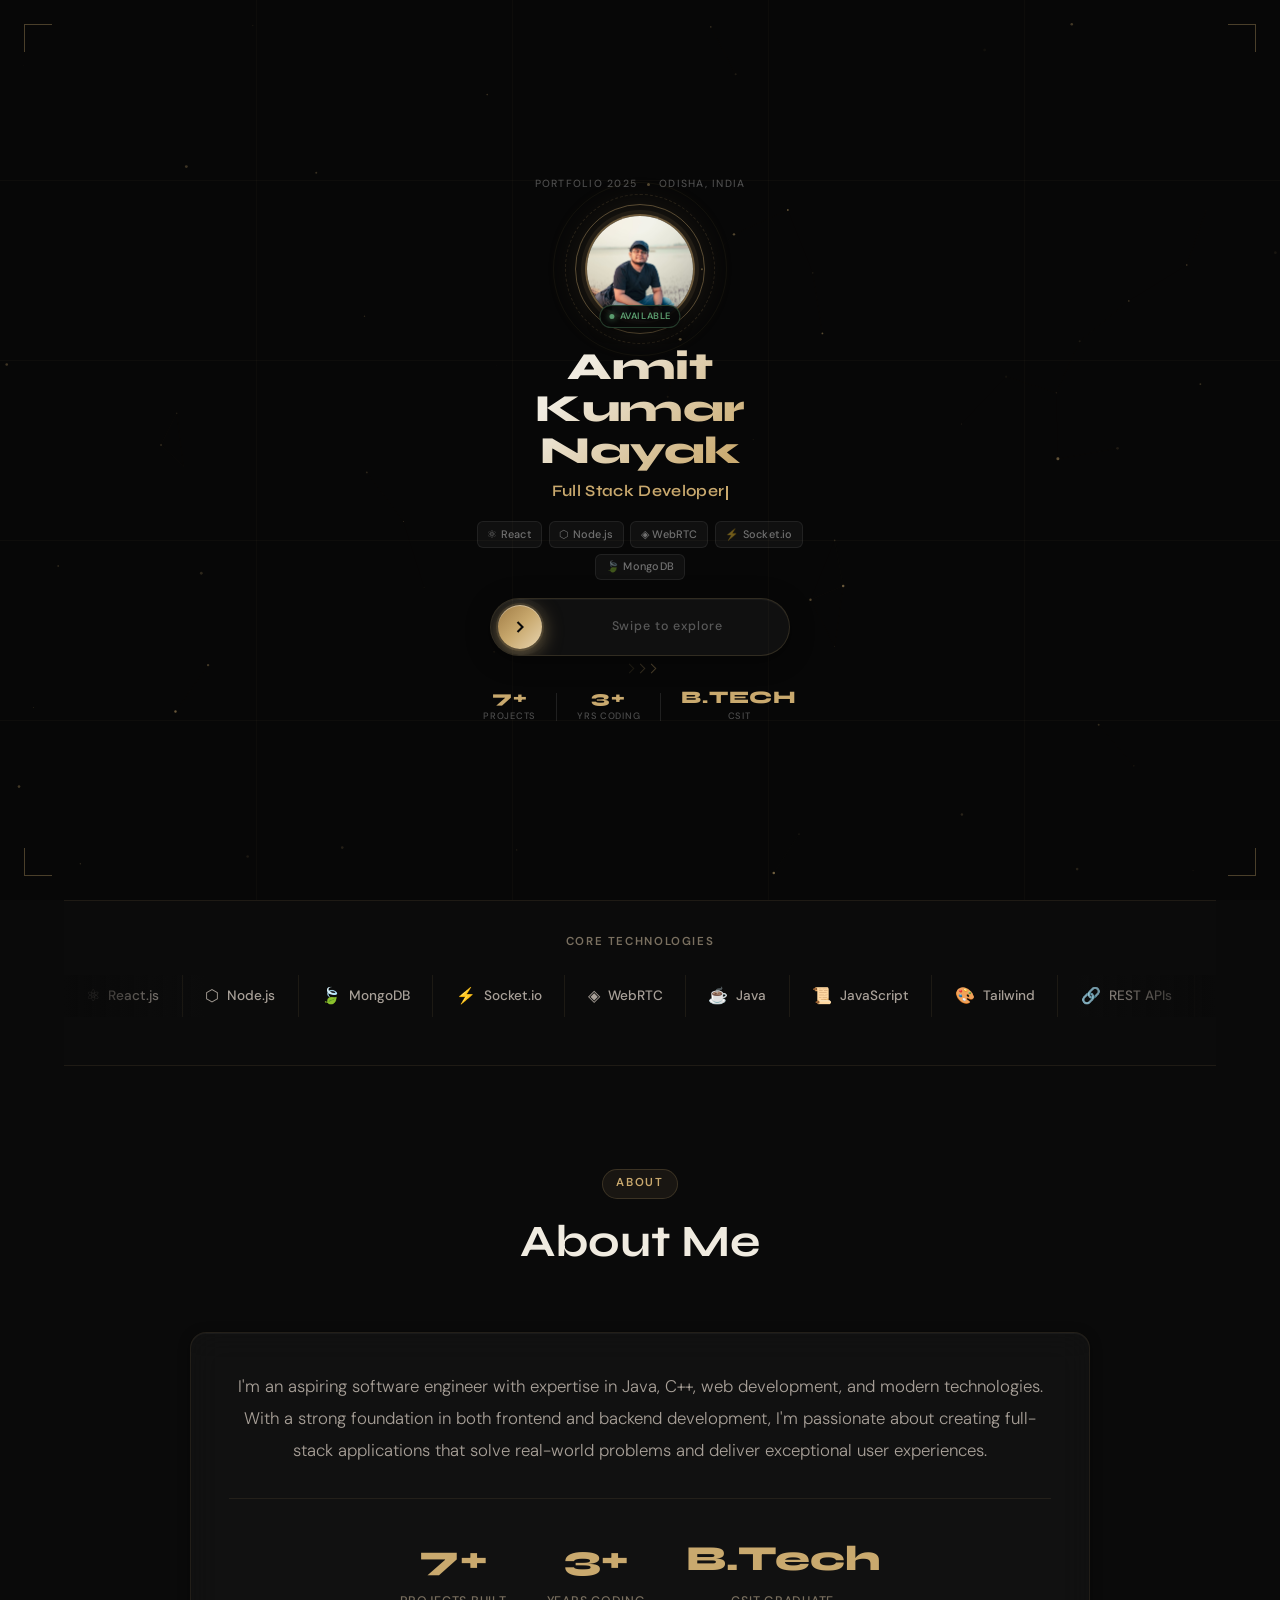
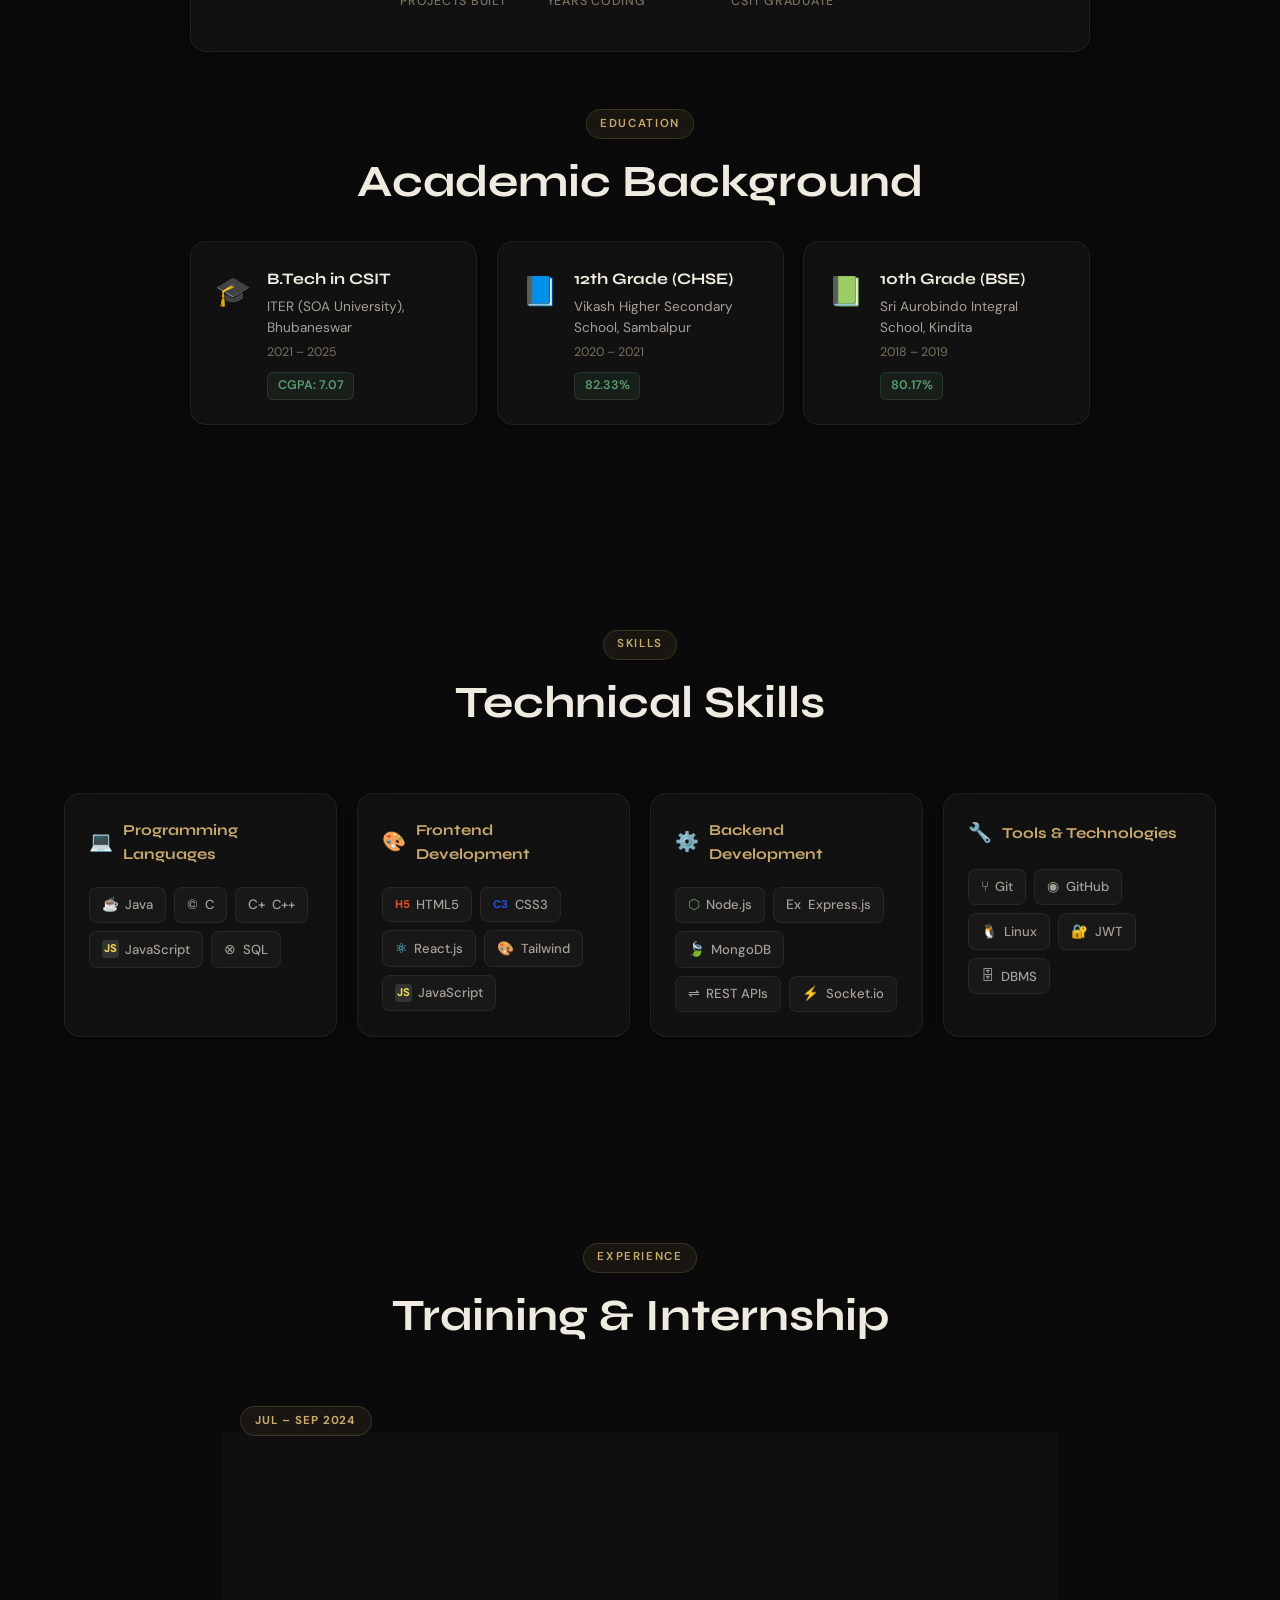
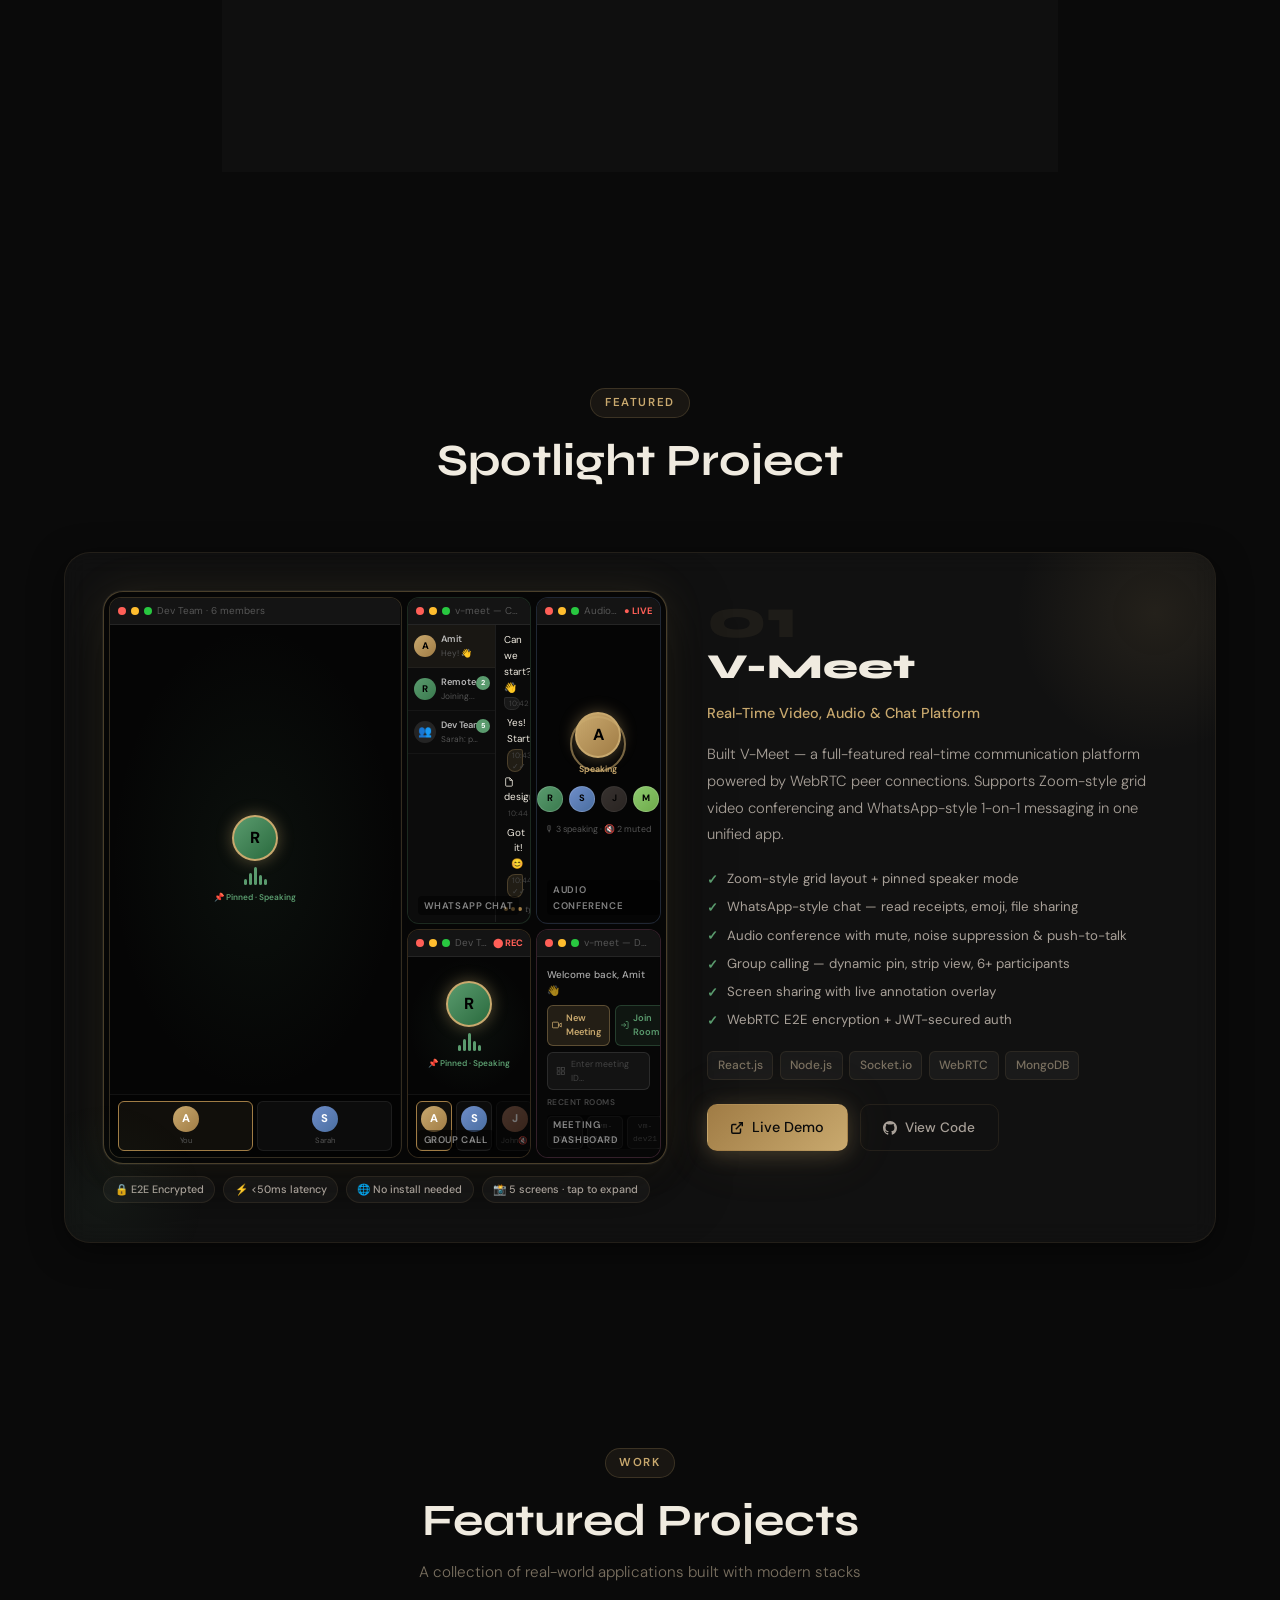
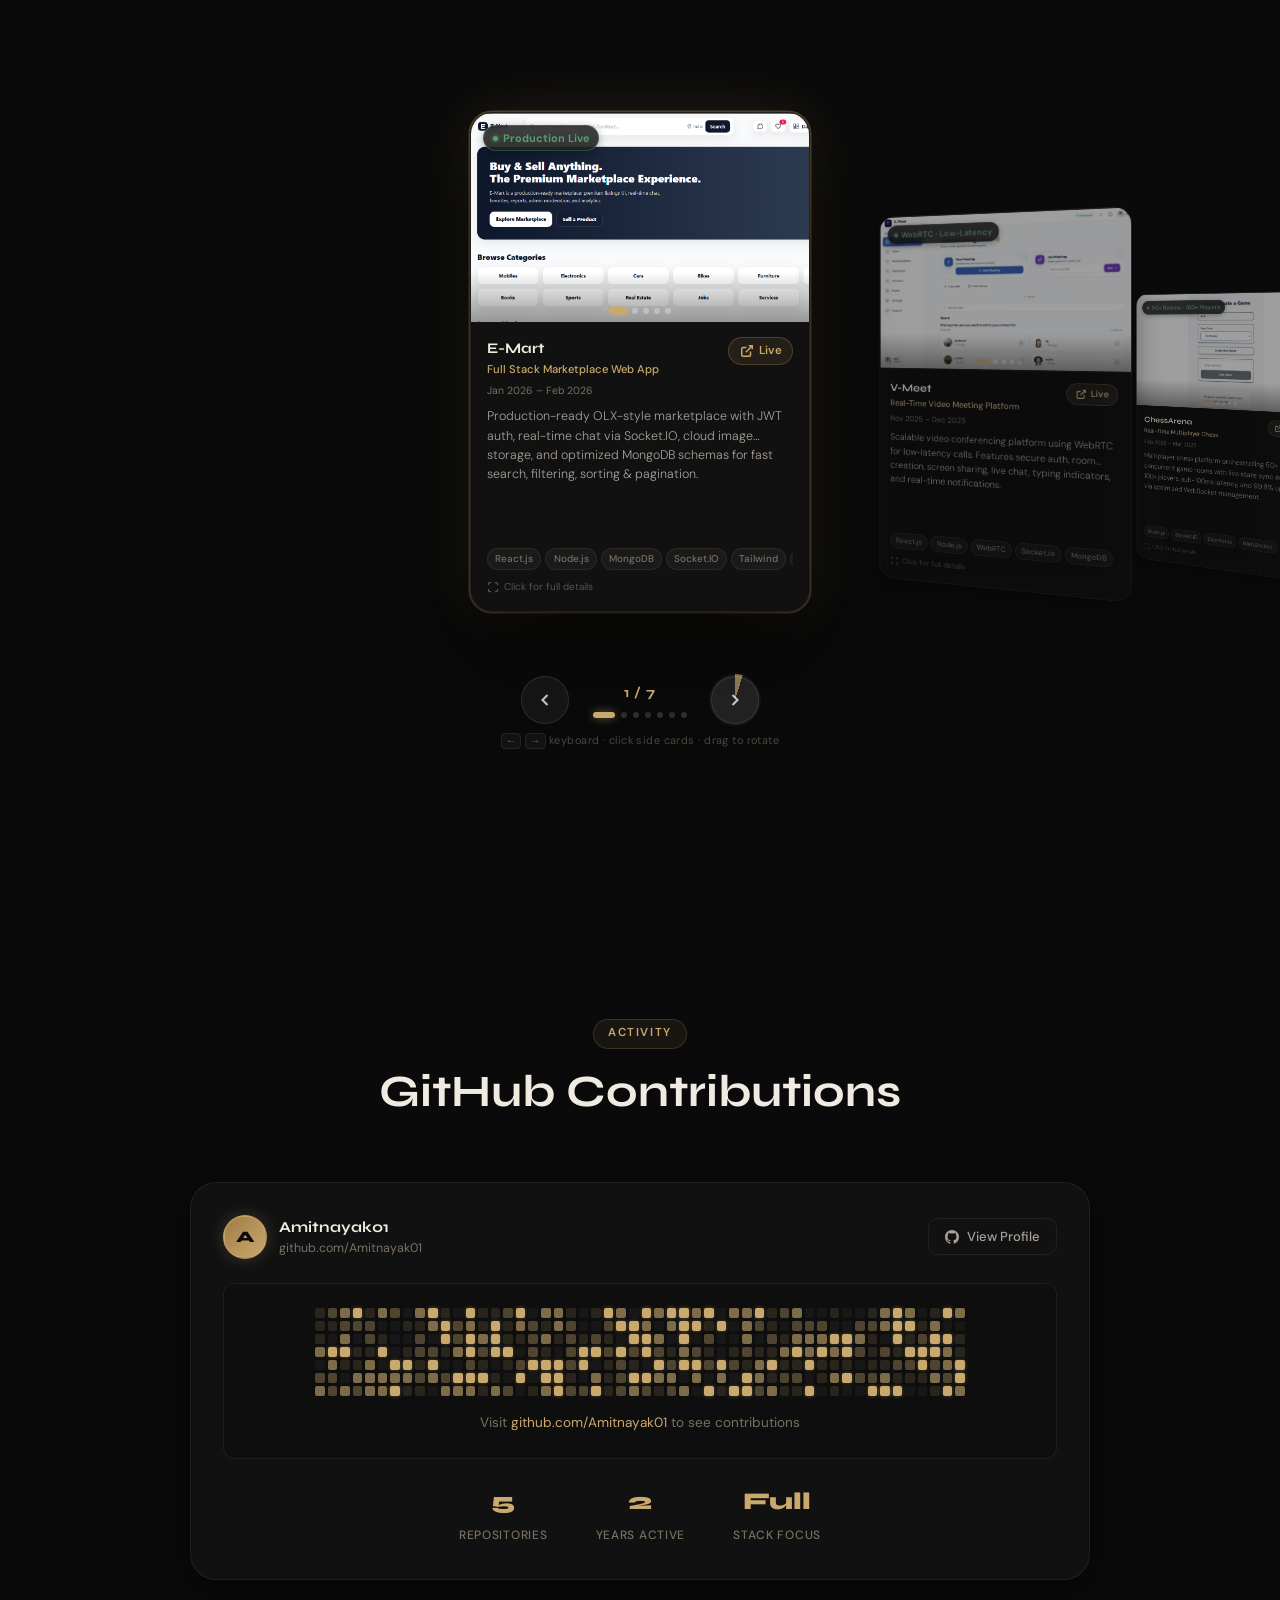
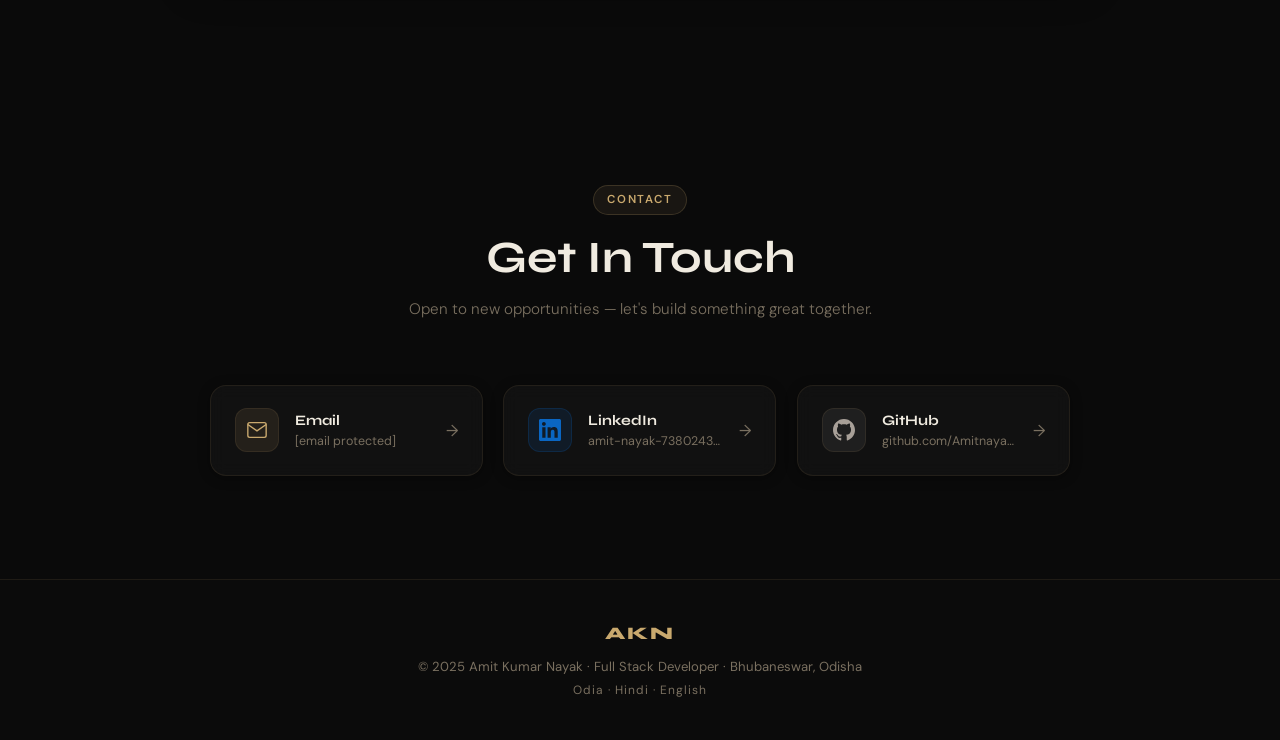
==== commit d9bd88aa: "Initial commit" ====
--- a/index.html
+++ b/index.html
@@ -214,6 +214,71 @@
 </head>
 <body>
 
+
+    <!-- ── Swipe to Unlock Screen ── -->
+<div id="lockScreen">
+    <canvas id="lockCanvas"></canvas>
+    <div class="lock-grid-lines" aria-hidden="true">
+        <div></div><div></div><div></div><div></div>
+        <div></div><div></div><div></div><div></div>
+    </div>
+    <div class="lock-content">
+        <div class="lock-top-bar">
+            <span class="lock-top-tag">Portfolio 2025</span>
+            <span class="lock-top-dot"></span>
+            <span class="lock-top-tag">Odisha, India</span>
+        </div>
+        <div class="lock-avatar-wrap">
+            <div class="lock-ring lock-ring-1"></div>
+            <div class="lock-ring lock-ring-2"></div>
+            <div class="lock-ring lock-ring-3"></div>
+            <div class="lock-avatar-img">
+                <img src="profile.jpg" alt="Amit Kumar Nayak"
+                     onerror="this.style.display='none';this.nextElementSibling.style.display='flex';">
+                <span style="display:none">AKN</span>
+            </div>
+            <div class="lock-avail-ring">
+                <span></span>Available
+            </div>
+        </div>
+        <div class="lock-name-block">
+            <h1 class="lock-name">Amit Kumar Nayak</h1>
+            <p class="lock-role" id="lockRoleType"></p>
+        </div>
+        <div class="lock-tech-row">
+            <span>⚛ React</span>
+            <span>⬡ Node.js</span>
+            <span>◈ WebRTC</span>
+            <span>⚡ Socket.io</span>
+            <span>🍃 MongoDB</span>
+        </div>
+        <div class="lock-swipe-wrap">
+            <div class="lock-track" id="lockTrack">
+                <div class="lock-track-fill" id="lockFill"></div>
+                <div class="lock-track-shimmer"></div>
+                <div class="lock-thumb" id="lockThumb">
+                    <svg width="20" height="20" viewBox="0 0 24 24" fill="none" stroke="currentColor" stroke-width="2.5"><polyline points="9 18 15 12 9 6"/></svg>
+                </div>
+                <span class="lock-swipe-label" id="lockLabel">Swipe to explore</span>
+            </div>
+            <div class="lock-swipe-arrows" aria-hidden="true">
+                <span></span><span></span><span></span>
+            </div>
+        </div>
+        <div class="lock-footer-stats">
+            <div class="lock-stat"><span>7+</span>Projects</div>
+            <div class="lock-stat-sep"></div>
+            <div class="lock-stat"><span>3+</span>Yrs Coding</div>
+            <div class="lock-stat-sep"></div>
+            <div class="lock-stat"><span>B.Tech</span>CSIT</div>
+        </div>
+    </div>
+    <div class="lock-corner lock-c1"></div>
+    <div class="lock-corner lock-c2"></div>
+    <div class="lock-corner lock-c3"></div>
+    <div class="lock-corner lock-c4"></div>
+</div>
+
     <!-- ══════════════════════════════════════════
          PROJECT IMAGE FULLSCREEN LIGHTBOX
     ══════════════════════════════════════════ -->
--- a/styles.css
+++ b/styles.css
@@ -1978,7 +1978,7 @@
     gap: 0 !important;
     scroll-snap-type: none !important;
     position: relative;
-    height: 560px;
+    height: 460px;
     perspective: 1000px;
     margin-top: 2rem !important;
 }
@@ -2132,7 +2132,7 @@
         display: flex !important;
         overflow: visible !important;
         scroll-snap-type: none !important;
-        padding: 2rem 0 3rem !important;
+        padding: 2rem 0 1rem !important;
         gap: 0 !important;
         justify-content: center;
         align-items: center;
@@ -2212,7 +2212,7 @@
         align-items: center;
         justify-content: center;
         gap: 1.5rem;
-        margin-top: 1rem;
+        margin-top:0.25rem;
         position: relative;
         z-index: 30;
     }
@@ -3427,4 +3427,784 @@
     background: rgba(201, 169, 110, 0.25);
     border-color: rgba(201, 169, 110, 0.7);
     transform: scale(1.1);
+}
+
+#audioSplash {
+    position: fixed; inset: 0; z-index: 99999;
+    background: #080808;
+    display: flex; flex-direction: column;
+    align-items: center; justify-content: center; gap: 1.4rem;
+    cursor: pointer;
+    transition: opacity 0.5s ease, visibility 0.5s ease;
+}
+#audioSplash.splash-hide { opacity: 0; visibility: hidden; pointer-events: none; }
+.splash-logo { font-family: 'Syne', sans-serif; font-size: 2.8rem; font-weight: 800; color: #c9a96e; letter-spacing: 0.06em; }
+.splash-ring {
+    width: 72px; height: 72px; border-radius: 50%;
+    border: 2px solid rgba(201,169,110,0.25);
+    display: flex; align-items: center; justify-content: center;
+    position: relative; animation: splashPulse 1.6s ease-in-out infinite;
+}
+.splash-ring::before { content:''; position:absolute; inset:-8px; border-radius:50%; border:1px solid rgba(201,169,110,0.12); animation:splashPulse 1.6s ease-in-out infinite 0.3s; }
+.splash-ring::after  { content:''; position:absolute; inset:-18px; border-radius:50%; border:1px solid rgba(201,169,110,0.06); animation:splashPulse 1.6s ease-in-out infinite 0.6s; }
+.splash-icon { font-size: 1.9rem; }
+.splash-text { font-family:'Syne',sans-serif; font-size:0.78rem; font-weight:600; letter-spacing:0.18em; text-transform:uppercase; color:rgba(201,169,110,0.55); }
+.splash-hint { font-family:'DM Sans',sans-serif; font-size:0.7rem; color:rgba(255,255,255,0.18); }
+@keyframes splashPulse { 0%,100%{transform:scale(1);opacity:1} 50%{transform:scale(1.1);opacity:0.6} }
+
+
+
+/* ══════════════════════════════════════════════════
+   LOCK SCREEN — PREMIUM v2
+══════════════════════════════════════════════════ */
+#lockScreen {
+    position: fixed;
+    inset: 0;
+    z-index: 999999;
+    background: #070707;
+    display: flex;
+    align-items: center;
+    justify-content: center;
+    overflow: hidden;
+    transition: opacity 0.7s cubic-bezier(0.4,0,0.2,1),
+                visibility 0.7s ease;
+}
+#lockScreen.lock-unlocked {
+    opacity: 0;
+    visibility: hidden;
+    pointer-events: none;
+}
+
+/* Particle canvas */
+#lockCanvas {
+    position: absolute;
+    inset: 0;
+    width: 100%;
+    height: 100%;
+    pointer-events: none;
+}
+
+/* Grid overlay lines */
+.lock-grid-lines {
+    position: absolute;
+    inset: 0;
+    pointer-events: none;
+    z-index: 0;
+}
+.lock-grid-lines div {
+    position: absolute;
+    background: rgba(201,169,110,0.035);
+}
+.lock-grid-lines div:nth-child(1) { width: 1px; height: 100%; left: 20%; }
+.lock-grid-lines div:nth-child(2) { width: 1px; height: 100%; left: 40%; }
+.lock-grid-lines div:nth-child(3) { width: 1px; height: 100%; left: 60%; }
+.lock-grid-lines div:nth-child(4) { width: 1px; height: 100%; left: 80%; }
+.lock-grid-lines div:nth-child(5) { height: 1px; width: 100%; top: 20%; }
+.lock-grid-lines div:nth-child(6) { height: 1px; width: 100%; top: 40%; }
+.lock-grid-lines div:nth-child(7) { height: 1px; width: 100%; top: 60%; }
+.lock-grid-lines div:nth-child(8) { height: 1px; width: 100%; top: 80%; }
+
+/* Corner accent brackets */
+.lock-corner {
+    position: absolute;
+    width: 28px;
+    height: 28px;
+    border-color: rgba(201,169,110,0.35);
+    border-style: solid;
+    pointer-events: none;
+    z-index: 1;
+}
+.lock-c1 { top: 24px; left: 24px;  border-width: 1.5px 0 0 1.5px; }
+.lock-c2 { top: 24px; right: 24px; border-width: 1.5px 1.5px 0 0; }
+.lock-c3 { bottom: 24px; left: 24px;  border-width: 0 0 1.5px 1.5px; }
+.lock-c4 { bottom: 24px; right: 24px; border-width: 0 1.5px 1.5px 0; }
+
+/* Content stack */
+.lock-content {
+    position: relative;
+    z-index: 2;
+    display: flex;
+    flex-direction: column;
+    align-items: center;
+    gap: 1.1rem;
+    text-align: center;
+    padding: 2rem 1.5rem;
+    width: 100%;
+    max-width: 400px;
+    animation: lockContentIn 0.9s cubic-bezier(0,0,0.2,1) both;
+}
+@keyframes lockContentIn {
+    from { opacity: 0; transform: translateY(28px); filter: blur(6px); }
+    to   { opacity: 1; transform: translateY(0);    filter: blur(0); }
+}
+
+/* Top bar */
+.lock-top-bar {
+    display: flex;
+    align-items: center;
+    gap: 0.6rem;
+    animation: lockFadeIn 0.6s 0.3s ease both;
+}
+@keyframes lockFadeIn { from { opacity: 0; } to { opacity: 1; } }
+.lock-top-tag {
+    font-family: 'DM Sans', sans-serif;
+    font-size: 0.65rem;
+    font-weight: 500;
+    letter-spacing: 0.12em;
+    text-transform: uppercase;
+    color: rgba(255,255,255,0.28);
+}
+.lock-top-dot {
+    width: 3px;
+    height: 3px;
+    border-radius: 50%;
+    background: rgba(201,169,110,0.4);
+}
+
+/* Avatar */
+.lock-avatar-wrap {
+    position: relative;
+    width: 110px;
+    height: 110px;
+    display: flex;
+    align-items: center;
+    justify-content: center;
+    margin: 0.25rem 0;
+}
+.lock-ring {
+    position: absolute;
+    border-radius: 50%;
+    border: 1px solid;
+}
+.lock-ring-1 {
+    inset: -10px;
+    border-color: rgba(201,169,110,0.4);
+    animation: lockSpin 9s linear infinite;
+}
+.lock-ring-2 {
+    inset: -20px;
+    border-color: rgba(201,169,110,0.15);
+    border-style: dashed;
+    animation: lockSpin 14s linear infinite reverse;
+}
+.lock-ring-3 {
+    inset: -32px;
+    border-color: rgba(201,169,110,0.06);
+    animation: lockSpin 20s linear infinite;
+}
+@keyframes lockSpin { to { transform: rotate(360deg); } }
+.lock-avatar-img {
+    width: 100%;
+    height: 100%;
+    border-radius: 50%;
+    overflow: hidden;
+    border: 2.5px solid rgba(201,169,110,0.45);
+    background: linear-gradient(135deg, #1a1410, #2a2018);
+    display: flex;
+    align-items: center;
+    justify-content: center;
+    font-family: 'Syne', sans-serif;
+    font-size: 1.4rem;
+    font-weight: 800;
+    color: #c9a96e;
+    animation: lockAvatarFloat 5s ease-in-out infinite;
+    box-shadow: 0 0 0 4px rgba(201,169,110,0.08),
+                0 0 40px rgba(201,169,110,0.18);
+}
+.lock-avatar-img img {
+    width: 100%;
+    height: 100%;
+    object-fit: cover;
+    display: block;
+}
+@keyframes lockAvatarFloat {
+    0%,100% { transform: translateY(0); }
+    50%      { transform: translateY(-7px); }
+}
+.lock-avail-ring {
+    position: absolute;
+    bottom: -4px;
+    left: 50%;
+    transform: translateX(-50%);
+    display: flex;
+    align-items: center;
+    gap: 0.35rem;
+    font-family: 'DM Sans', sans-serif;
+    font-size: 0.58rem;
+    font-weight: 600;
+    letter-spacing: 0.06em;
+    text-transform: uppercase;
+    color: #5a9b6e;
+    background: rgba(8,8,8,0.95);
+    border: 1px solid rgba(90,155,110,0.35);
+    border-radius: 20px;
+    padding: 0.18rem 0.55rem;
+    white-space: nowrap;
+    box-shadow: 0 2px 12px rgba(0,0,0,0.6);
+}
+.lock-avail-ring span {
+    width: 5px;
+    height: 5px;
+    border-radius: 50%;
+    background: #5a9b6e;
+    box-shadow: 0 0 6px #5a9b6e;
+    animation: pulse 2s infinite;
+    flex-shrink: 0;
+}
+
+/* Name block */
+.lock-name-block { animation: lockFadeIn 0.6s 0.2s ease both; }
+.lock-name {
+    font-family: 'Syne', sans-serif;
+    font-size: clamp(1.65rem, 6vw, 2.4rem);
+    font-weight: 800;
+    color: #f0ebe0;
+    line-height: 1.1;
+    letter-spacing: -0.01em;
+    background: linear-gradient(135deg, #f0ebe0 30%, #c9a96e 80%, #e8d5b0 100%);
+    -webkit-background-clip: text;
+    -webkit-text-fill-color: transparent;
+    background-clip: text;
+    margin-bottom: 0.35rem;
+}
+.lock-role {
+    font-family: 'Syne', sans-serif;
+    font-size: clamp(0.82rem, 2.5vw, 1rem);
+    font-weight: 600;
+    color: #c9a96e;
+    letter-spacing: 0.02em;
+    min-height: 1.4rem;
+}
+.lock-role-cursor {
+    display: inline-block;
+    width: 2px;
+    height: 0.85em;
+    background: #c9a96e;
+    margin-left: 2px;
+    vertical-align: text-bottom;
+    animation: blink 1.1s step-end infinite;
+}
+
+/* Tech row */
+.lock-tech-row {
+    display: flex;
+    flex-wrap: wrap;
+    justify-content: center;
+    gap: 0.4rem;
+    animation: lockFadeIn 0.6s 0.35s ease both;
+}
+.lock-tech-row span {
+    font-family: 'DM Sans', sans-serif;
+    font-size: 0.68rem;
+    font-weight: 500;
+    color: rgba(255,255,255,0.4);
+    background: rgba(255,255,255,0.04);
+    border: 1px solid rgba(255,255,255,0.07);
+    padding: 0.22rem 0.6rem;
+    border-radius: 6px;
+    letter-spacing: 0.02em;
+    transition: all 0.3s ease;
+}
+.lock-tech-row span:hover {
+    color: #c9a96e;
+    border-color: rgba(201,169,110,0.3);
+    background: rgba(201,169,110,0.06);
+}
+
+/* Swipe track */
+.lock-swipe-wrap {
+    display: flex;
+    flex-direction: column;
+    align-items: center;
+    gap: 0.55rem;
+    width: 100%;
+    animation: lockFadeIn 0.6s 0.45s ease both;
+}
+.lock-track {
+    position: relative;
+    width: min(300px, 90vw);
+    height: 58px;
+    border-radius: 50px;
+    background: rgba(255,255,255,0.04);
+    border: 1px solid rgba(201,169,110,0.18);
+    overflow: hidden;
+    user-select: none;
+    -webkit-user-select: none;
+    touch-action: none;
+    box-shadow: inset 0 1px 0 rgba(255,255,255,0.04),
+                0 4px 24px rgba(0,0,0,0.4);
+}
+.lock-track-fill {
+    position: absolute;
+    inset: 0;
+    width: 0%;
+    background: linear-gradient(90deg, rgba(201,169,110,0.18), rgba(201,169,110,0.04));
+    border-radius: 50px;
+    transition: width 0.05s linear;
+    pointer-events: none;
+}
+.lock-track-shimmer {
+    position: absolute;
+    top: 0; bottom: 0;
+    width: 60px;
+    background: linear-gradient(90deg, transparent, rgba(255,255,255,0.04), transparent);
+    border-radius: 50px;
+    animation: lockShimmer 2.5s ease-in-out infinite;
+    pointer-events: none;
+}
+@keyframes lockShimmer {
+    0%   { left: -60px; }
+    100% { left: calc(100% + 60px); }
+}
+.lock-thumb {
+    position: absolute;
+    left: 7px;
+    top: 50%;
+    transform: translateY(-50%);
+    width: 44px;
+    height: 44px;
+    border-radius: 50%;
+    background: linear-gradient(135deg, #a07c45, #c9a96e, #e8d5b0);
+    color: #080808;
+    display: flex;
+    align-items: center;
+    justify-content: center;
+    cursor: grab;
+    z-index: 3;
+    box-shadow: 0 4px 20px rgba(201,169,110,0.55),
+                0 0 0 2px rgba(201,169,110,0.15),
+                inset 0 1px 0 rgba(255,255,255,0.35);
+    touch-action: none;
+    transition: box-shadow 0.2s ease, transform 0.15s ease;
+    will-change: left;
+}
+.lock-thumb:active, .lock-thumb.dragging { cursor: grabbing; }
+.lock-thumb.dragging {
+    box-shadow: 0 8px 32px rgba(201,169,110,0.7),
+                0 0 0 3px rgba(201,169,110,0.25),
+                inset 0 1px 0 rgba(255,255,255,0.35);
+    transform: translateY(-50%) scale(1.06);
+}
+.lock-swipe-label {
+    position: absolute;
+    inset: 0;
+    display: flex;
+    align-items: center;
+    justify-content: center;
+    font-family: 'DM Sans', sans-serif;
+    font-size: 0.78rem;
+    font-weight: 500;
+    color: rgba(255,255,255,0.3);
+    letter-spacing: 0.08em;
+    pointer-events: none;
+    transition: opacity 0.15s ease;
+    padding-left: 55px;
+}
+
+/* Chevron arrows below track */
+.lock-swipe-arrows {
+    display: flex;
+    gap: 4px;
+    align-items: center;
+}
+.lock-swipe-arrows span {
+    display: block;
+    width: 7px;
+    height: 7px;
+    border-right: 1.5px solid rgba(201,169,110,0.4);
+    border-bottom: 1.5px solid rgba(201,169,110,0.4);
+    transform: rotate(-45deg);
+    animation: lockArrowPulse 1.8s ease-in-out infinite;
+}
+.lock-swipe-arrows span:nth-child(1) { animation-delay: 0s;    opacity: 0.3; }
+.lock-swipe-arrows span:nth-child(2) { animation-delay: 0.18s; opacity: 0.55; }
+.lock-swipe-arrows span:nth-child(3) { animation-delay: 0.36s; opacity: 0.8; }
+@keyframes lockArrowPulse {
+    0%,100% { transform: rotate(-45deg) translateX(0); }
+    50%      { transform: rotate(-45deg) translateX(4px); }
+}
+
+/* Footer stats */
+.lock-footer-stats {
+    display: flex;
+    align-items: center;
+    gap: 1.25rem;
+    animation: lockFadeIn 0.6s 0.55s ease both;
+}
+.lock-stat {
+    display: flex;
+    flex-direction: column;
+    align-items: center;
+    gap: 0.15rem;
+}
+.lock-stat span {
+    font-family: 'Syne', sans-serif;
+    font-size: 1.1rem;
+    font-weight: 800;
+    color: #c9a96e;
+    line-height: 1;
+}
+.lock-stat {
+    font-family: 'DM Sans', sans-serif;
+    font-size: 0.58rem;
+    font-weight: 500;
+    letter-spacing: 0.08em;
+    text-transform: uppercase;
+    color: rgba(255,255,255,0.28);
+}
+.lock-stat-sep {
+    width: 1px;
+    height: 28px;
+    background: rgba(255,255,255,0.1);
+}
+
+/* Unlock ripple */
+@keyframes lockRipple {
+    0%   { transform: translate(-50%,-50%) scale(0.8); opacity: 1; }
+    100% { transform: translate(-50%,-50%) scale(3.5); opacity: 0; }
+}
+.lock-ripple {
+    position: absolute;
+    width: 44px;
+    height: 44px;
+    border-radius: 50%;
+    border: 2px solid #c9a96e;
+    top: 50%;
+    left: 50%;
+    transform: translate(-50%,-50%);
+    animation: lockRipple 0.6s ease-out forwards;
+    pointer-events: none;
+    z-index: 4;
+}
+/* flash white on unlock */
+#lockScreen.lock-flash::after {
+    content: '';
+    position: absolute;
+    inset: 0;
+    background: rgba(201,169,110,0.08);
+    animation: lockFlash 0.5s ease-out forwards;
+    pointer-events: none;
+    z-index: 5;
+}
+@keyframes lockFlash {
+    0%   { opacity: 1; }
+    100% { opacity: 0; }
+}
+
+@media (max-width: 420px) {
+    .lock-track { width: 88vw; }
+    .lock-name  { font-size: 1.5rem; }
+    .lock-corner { width: 18px; height: 18px; top: 14px; left: 14px; }
+    .lock-c2 { top: 14px; left: auto; right: 14px; }
+    .lock-c3 { top: auto; bottom: 14px; }
+    .lock-c4 { top: auto; left: auto; bottom: 14px; right: 14px; }
+}
+
+
+
+
+
+/* ── Roll Nav & Fan Nav — light mode fix ── */
+[data-theme="light"] .roll-btn,
+[data-theme="light"] .fan-btn {
+    background: rgba(0, 0, 0, 0.08) !important;
+    border: 1px solid rgba(0, 0, 0, 0.2) !important;
+    color: rgba(0, 0, 0, 0.75) !important;
+}
+
+[data-theme="light"] .roll-btn:hover,
+[data-theme="light"] .fan-btn:hover {
+    background: rgba(160, 124, 69, 0.18) !important;
+    border-color: rgba(160, 124, 69, 0.5) !important;
+    color: #a07c45 !important;
+}
+
+[data-theme="light"] .roll-counter,
+[data-theme="light"] .fan-counter {
+    color: #a07c45 !important;
+}
+
+[data-theme="light"] .roll-dot {
+    background: rgba(0, 0, 0, 0.2) !important;
+}
+
+[data-theme="light"] .roll-dot.active,
+[data-theme="light"] .fan-dot.active {
+    background: #a07c45 !important;
+    box-shadow: 0 0 6px rgba(160, 124, 69, 0.4) !important;
+}
+
+[data-theme="light"] .fan-dot {
+    background: rgba(0, 0, 0, 0.18) !important;
+}
+
+[data-theme="light"] .fan-hint {
+    color: rgba(0, 0, 0, 0.45) !important;
+}
+
+[data-theme="light"] .fan-hint kbd {
+    background: rgba(0, 0, 0, 0.07) !important;
+    border-color: rgba(0, 0, 0, 0.18) !important;
+    color: rgba(0, 0, 0, 0.55) !important;
+}
+
+/* Light mode project card */
+[data-theme="light"] .project-card {
+    background: #ffffff !important;
+    border-color: rgba(160, 124, 69, 0.2) !important;
+    box-shadow: 0 4px 20px rgba(0, 0, 0, 0.1) !important;
+}
+
+[data-theme="light"] .pc-body {
+    background: #ffffff !important;
+}
+
+[data-theme="light"] .pc-title-row h3 {
+    color: #1c1814 !important;
+}
+
+[data-theme="light"] .pc-desc {
+    color: #4a4035 !important;
+}
+
+[data-theme="light"] .pc-stack span {
+    background: rgba(160, 124, 69, 0.08) !important;
+    border-color: rgba(160, 124, 69, 0.2) !important;
+    color: #5a4a30 !important;
+}
+
+
+/* ── V-Meet Mosaic — Light Mode Fix ── */
+[data-theme="light"] .vmg-mosaic {
+    background: #e8e3da !important;
+    border-color: rgba(160, 124, 69, 0.4) !important;
+}
+
+[data-theme="light"] .vmg-cell {
+    background: #f0ebe0 !important;
+    border-color: rgba(160, 124, 69, 0.2) !important;
+}
+
+[data-theme="light"] .vmg-screenshot {
+    background: #f0ebe0 !important;
+}
+
+[data-theme="light"] .vmg-s-topbar,
+[data-theme="light"] .vmg-s-topbar.sm {
+    background: #e0dbd0 !important;
+    border-bottom-color: rgba(0,0,0,0.08) !important;
+}
+
+[data-theme="light"] .vmg-s-url { color: #8a8070 !important; }
+[data-theme="light"] .vmg-s-body { background: #ece7dd !important; }
+
+/* Grid cells */
+[data-theme="light"] .vmg-vcell {
+    background: rgba(0,0,0,0.04) !important;
+    border-color: rgba(0,0,0,0.08) !important;
+}
+[data-theme="light"] .vmg-vcell.vmg-active {
+    border-color: rgba(160,124,69,0.6) !important;
+    background: rgba(160,124,69,0.06) !important;
+}
+[data-theme="light"] .vmg-vname { color: rgba(0,0,0,0.55) !important; }
+
+/* Control row */
+[data-theme="light"] .vmg-ctrl-row {
+    background: #e4dfd4 !important;
+    border-top-color: rgba(0,0,0,0.07) !important;
+}
+[data-theme="light"] .vmg-cb {
+    background: rgba(0,0,0,0.06) !important;
+    border-color: rgba(0,0,0,0.12) !important;
+    color: rgba(0,0,0,0.6) !important;
+}
+[data-theme="light"] .vmg-cb.vmg-cb-on {
+    background: rgba(160,124,69,0.15) !important;
+    border-color: rgba(160,124,69,0.4) !important;
+    color: #a07c45 !important;
+}
+
+/* Chat sidebar */
+[data-theme="light"] .vmg-chat-sb {
+    background: #e8e3da !important;
+    border-right-color: rgba(0,0,0,0.08) !important;
+}
+[data-theme="light"] .vmg-csb-item.active { background: rgba(160,124,69,0.1) !important; }
+[data-theme="light"] .vmg-cn { color: rgba(0,0,0,0.8) !important; }
+[data-theme="light"] .vmg-cl { color: rgba(0,0,0,0.4) !important; }
+[data-theme="light"] .vmg-chat-msgs { background: #ece7dd !important; }
+[data-theme="light"] .vmg-msg span:first-child {
+    background: rgba(0,0,0,0.05) !important;
+    border-color: rgba(0,0,0,0.08) !important;
+    color: rgba(0,0,0,0.75) !important;
+}
+[data-theme="light"] .vmg-msg.out span:first-child {
+    background: rgba(160,124,69,0.15) !important;
+    border-color: rgba(160,124,69,0.3) !important;
+}
+
+/* Audio mini */
+[data-theme="light"] .vmg-audio-mini { background: #eae5db !important; }
+[data-theme="light"] .vmg-audio-stat { color: rgba(0,0,0,0.4) !important; }
+[data-theme="light"] .vmg-speak-label { color: #a07c45 !important; }
+
+/* Group mini */
+[data-theme="light"] .vmg-group-mini { background: #eae5db !important; }
+[data-theme="light"] .vmg-strip-mini {
+    background: rgba(0,0,0,0.06) !important;
+    border-top-color: rgba(0,0,0,0.07) !important;
+}
+[data-theme="light"] .vmg-sm-cell {
+    background: rgba(0,0,0,0.04) !important;
+    border-color: rgba(0,0,0,0.1) !important;
+}
+[data-theme="light"] .vmg-sm-cell.vmg-sm-me {
+    border-color: #a07c45 !important;
+    background: rgba(160,124,69,0.08) !important;
+}
+[data-theme="light"] .vmg-sm-cell small { color: rgba(0,0,0,0.45) !important; }
+[data-theme="light"] .vmg-pin-tag { color: #5a9b6e !important; }
+
+/* Dashboard mini */
+[data-theme="light"] .vmg-dash-mini { background: #eae5db !important; }
+[data-theme="light"] .vmg-dash-welcome { color: rgba(0,0,0,0.7) !important; }
+[data-theme="light"] .vmg-input-mini {
+    background: rgba(0,0,0,0.06) !important;
+    border-color: rgba(0,0,0,0.1) !important;
+    color: rgba(0,0,0,0.4) !important;
+}
+[data-theme="light"] .vmg-recent-label { color: rgba(0,0,0,0.35) !important; }
+[data-theme="light"] .vmg-recent-item {
+    background: rgba(0,0,0,0.04) !important;
+    border-color: rgba(0,0,0,0.08) !important;
+    color: rgba(0,0,0,0.45) !important;
+}
+
+/* Label */
+[data-theme="light"] .vmg-label {
+    background: rgba(255,255,255,0.7) !important;
+    color: rgba(0,0,0,0.5) !important;
+}
+[data-theme="light"] .vmg-cell:hover .vmg-label { color: #a07c45 !important; }
+
+/* Feature pills */
+[data-theme="light"] .vm-pill {
+    background: rgba(0,0,0,0.05) !important;
+    border-color: rgba(0,0,0,0.12) !important;
+    color: rgba(0,0,0,0.6) !important;
+}
+
+/* ── GitHub Section — Light Mode Fix ── */
+[data-theme="light"] .github-card {
+    background: #ffffff !important;
+    border-color: rgba(160, 124, 69, 0.2) !important;
+}
+
+[data-theme="light"] .github-graph-wrap {
+    background: #f0ebe0 !important;
+    border-color: rgba(0, 0, 0, 0.1) !important;
+    border-radius: 12px;
+    overflow: hidden;
+}
+
+/* Add a light overlay to soften the dark graph image */
+[data-theme="light"] .github-graph-wrap {
+    position: relative;
+}
+
+[data-theme="light"] .github-graph-img {
+    opacity: 0.85;
+    filter: invert(1) hue-rotate(180deg) brightness(0.85) contrast(1.1) !important;
+    border-radius: 10px;
+}
+
+[data-theme="light"] .gh-name {
+    color: #1c1814 !important;
+}
+
+[data-theme="light"] .gh-handle {
+    color: #8a8070 !important;
+}
+
+[data-theme="light"] .gh-stat-num {
+    color: #a07c45 !important;
+}
+
+[data-theme="light"] .gh-stat-label {
+    color: #8a8070 !important;
+}
+
+[data-theme="light"] .gh-avatar {
+    background: linear-gradient(135deg, #a07c45, #c9a96e) !important;
+    border-color: rgba(160, 124, 69, 0.3) !important;
+}
+
+[data-theme="light"] .gh-btn {
+    border-color: rgba(0, 0, 0, 0.15) !important;
+    color: #4a4035 !important;
+}
+
+[data-theme="light"] .gh-btn:hover {
+    border-color: rgba(160, 124, 69, 0.4) !important;
+    color: #a07c45 !important;
+}
+
+/* Fallback grid cells */
+[data-theme="light"] .gh-cell {
+    background: rgba(0, 0, 0, 0.06) !important;
+}
+[data-theme="light"] .gh-cell[data-level="1"] { background: rgba(160,124,69,0.15) !important; }
+[data-theme="light"] .gh-cell[data-level="2"] { background: rgba(160,124,69,0.35) !important; }
+[data-theme="light"] .gh-cell[data-level="3"] { background: rgba(160,124,69,0.6) !important; }
+[data-theme="light"] .gh-cell[data-level="4"] { background: #a07c45 !important; }
+
+
+/* ── Mobile Nav — Light Mode Fix ── */
+[data-theme="light"] nav ul {
+    background: rgba(247, 244, 238, 0.97) !important;
+    backdrop-filter: blur(24px) !important;
+    border-right: 1px solid rgba(160, 124, 69, 0.15);
+}
+
+[data-theme="light"] nav li {
+    border-bottom-color: rgba(0, 0, 0, 0.08) !important;
+}
+
+[data-theme="light"] nav a {
+    color: #4a4035 !important;
+}
+
+[data-theme="light"] nav a:hover,
+[data-theme="light"] nav a.active {
+    color: #a07c45 !important;
+    background: rgba(160, 124, 69, 0.08) !important;
+}
+
+/* Active "Home" highlight */
+[data-theme="light"] nav a.active {
+    background: rgba(160, 124, 69, 0.12) !important;
+    border-radius: 10px;
+}
+
+/* Nav icon buttons */
+[data-theme="light"] .nav-icon-btn {
+    border-color: rgba(0, 0, 0, 0.15) !important;
+    color: #4a4035 !important;
+}
+[data-theme="light"] .nav-icon-btn:hover {
+    background: rgba(160, 124, 69, 0.1) !important;
+    border-color: rgba(160, 124, 69, 0.4) !important;
+    color: #a07c45 !important;
+}
+
+/* Menu toggle hamburger lines */
+[data-theme="light"] .menu-toggle span {
+    background: #1c1814 !important;
+}
+
+/* Scrolled nav bar */
+[data-theme="light"] nav.scrolled {
+    background: rgba(247, 244, 238, 0.92) !important;
+    border-bottom-color: rgba(0, 0, 0, 0.08) !important;
 }
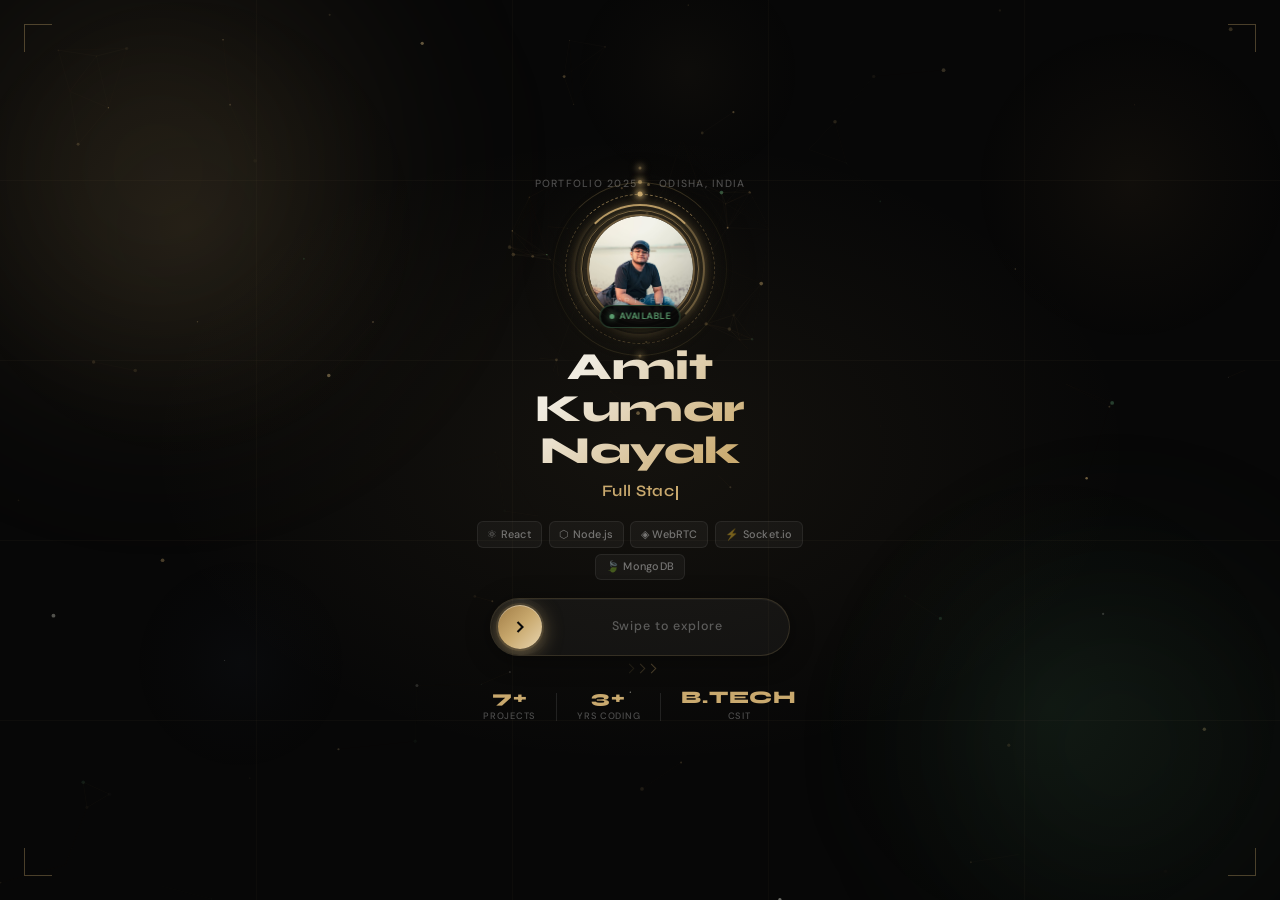
==== commit e5b090cf: "Initial commit" ====
--- a/index.html
+++ b/index.html
@@ -9,208 +9,6 @@
     <link rel="preconnect" href="https://fonts.gstatic.com" crossorigin>
     <link href="https://fonts.googleapis.com/css2?family=Syne:wght@400;500;600;700;800&family=DM+Sans:ital,opsz,wght@0,9..40,300;0,9..40,400;0,9..40,500;1,9..40,300&display=swap" rel="stylesheet">
     <link rel="stylesheet" href="styles.css">
-    <style>
-        /* ── Image slot styles ── */
-.pc-img-slide {
-    width: 100%;
-    height: 100%;
-    object-fit: cover;
-    display: block;
-    border-radius: 0;
-    transition: transform 0.55s ease;
-}y
-        .pc-img-placeholder {
-            width: 100%;
-            height: 100%;
-            display: flex;
-            flex-direction: column;
-            align-items: center;
-            justify-content: center;
-            gap: 0.6rem;
-            background: rgba(255,255,255,0.03);
-            border: 2px dashed rgba(201,169,110,0.25);
-            border-radius: 10px;
-            color: var(--text-muted);
-            font-size: 0.78rem;
-            text-align: center;
-            padding: 1rem;
-            pointer-events: none;
-        }
-        .pc-img-placeholder svg { opacity: 0.4; }
-        .pc-img-placeholder span { opacity: 0.55; font-family: monospace; font-size: 0.7rem; }
-
-        /* ── Project image click cursor ── */
-        .pc-img-slide { cursor: zoom-in; }
-
-        /* ══════════════════════════════════════════
-           PROJECT IMAGE FULLSCREEN LIGHTBOX
-        ══════════════════════════════════════════ */
-        #projLightbox {
-            position: fixed;
-            inset: 0;
-            z-index: 11000;
-            display: flex;
-            align-items: center;
-            justify-content: center;
-            opacity: 0;
-            pointer-events: none;
-            transition: opacity 0.3s ease;
-        }
-        #projLightbox.proj-lb-open {
-            opacity: 1;
-            pointer-events: auto;
-        }
-        #projLightbox .proj-lb-backdrop {
-            position: absolute;
-            inset: 0;
-            background: rgba(0, 0, 0, 0.93);
-            backdrop-filter: blur(18px) saturate(120%);
-        }
-        /* inner wrapper */
-        #projLightbox .proj-lb-inner {
-            position: relative;
-            z-index: 1;
-            display: flex;
-            align-items: center;
-            justify-content: center;
-            width: 100vw;
-            height: 100vh;
-            padding: 60px 80px;
-            box-sizing: border-box;
-        }
-        /* image */
-        #projLightbox .proj-lb-img {
-            max-width: 100%;
-            max-height: 100%;
-            object-fit: contain;
-            border-radius: 12px;
-            box-shadow: 0 30px 80px rgba(0,0,0,0.8), 0 0 0 1px rgba(201,169,110,0.15);
-            display: block;
-            transition: opacity 0.22s ease, transform 0.22s ease;
-            user-select: none;
-            -webkit-user-drag: none;
-        }
-        #projLightbox .proj-lb-img.proj-img-fade {
-            opacity: 0;
-            transform: scale(0.97);
-        }
-        /* close button */
-        #projLightbox .proj-lb-close {
-            position: fixed;
-            top: 20px;
-            right: 24px;
-            width: 44px;
-            height: 44px;
-            border-radius: 50%;
-            background: rgba(255,255,255,0.1);
-            border: 1px solid rgba(255,255,255,0.18);
-            color: #fff;
-            cursor: pointer;
-            display: flex;
-            align-items: center;
-            justify-content: center;
-            z-index: 2;
-            transition: all 0.22s ease;
-            flex-shrink: 0;
-        }
-        #projLightbox .proj-lb-close:hover {
-            background: rgba(255,59,48,0.3);
-            border-color: rgba(255,59,48,0.6);
-            color: #ff5f57;
-            transform: scale(1.1) rotate(90deg);
-        }
-        /* nav buttons */
-        #projLightbox .proj-lb-nav {
-            position: fixed;
-            top: 50%;
-            transform: translateY(-50%);
-            width: 52px;
-            height: 52px;
-            border-radius: 50%;
-            background: rgba(255,255,255,0.09);
-            border: 1px solid rgba(255,255,255,0.18);
-            color: rgba(255,255,255,0.9);
-            cursor: pointer;
-            display: flex;
-            align-items: center;
-            justify-content: center;
-            z-index: 2;
-            transition: all 0.22s ease;
-        }
-        #projLightbox .proj-lb-nav:hover {
-            background: rgba(201,169,110,0.22);
-            border-color: rgba(201,169,110,0.55);
-            color: #c9a96e;
-            transform: translateY(-50%) scale(1.1);
-        }
-        #projLightbox .proj-lb-prev { left: 20px; }
-        #projLightbox .proj-lb-next { right: 20px; }
-        /* counter pill */
-        #projLightbox .proj-lb-counter {
-            position: fixed;
-            bottom: 24px;
-            left: 50%;
-            transform: translateX(-50%);
-            font-family: 'Syne', sans-serif;
-            font-size: 0.78rem;
-            font-weight: 600;
-            color: rgba(255,255,255,0.45);
-            background: rgba(0,0,0,0.5);
-            border: 1px solid rgba(255,255,255,0.1);
-            border-radius: 20px;
-            padding: 0.3rem 0.9rem;
-            z-index: 2;
-            white-space: nowrap;
-        }
-        /* dot indicators */
-        #projLightbox .proj-lb-dots {
-            position: fixed;
-            bottom: 58px;
-            left: 50%;
-            transform: translateX(-50%);
-            display: flex;
-            gap: 7px;
-            z-index: 2;
-        }
-        #projLightbox .proj-lb-dot {
-            width: 7px;
-            height: 7px;
-            border-radius: 50%;
-            background: rgba(255,255,255,0.22);
-            cursor: pointer;
-            transition: all 0.22s ease;
-            border: none;
-            padding: 0;
-        }
-        #projLightbox .proj-lb-dot.active {
-            background: #c9a96e;
-            transform: scale(1.45);
-        }
-        /* project title badge */
-        #projLightbox .proj-lb-title {
-            position: fixed;
-            top: 22px;
-            left: 50%;
-            transform: translateX(-50%);
-            font-family: 'Syne', sans-serif;
-            font-size: 0.82rem;
-            font-weight: 700;
-            color: rgba(255,255,255,0.6);
-            background: rgba(0,0,0,0.5);
-            border: 1px solid rgba(255,255,255,0.1);
-            border-radius: 20px;
-            padding: 0.3rem 1rem;
-            z-index: 2;
-            white-space: nowrap;
-            letter-spacing: 0.04em;
-        }
-        @media (max-width: 600px) {
-            #projLightbox .proj-lb-inner { padding: 52px 16px 80px; }
-            #projLightbox .proj-lb-prev { left: 8px; }
-            #projLightbox .proj-lb-next { right: 8px; }
-            #projLightbox .proj-lb-nav { width: 40px; height: 40px; }
-        }
-    </style>
 </head>
 <body>
 
@@ -228,19 +26,62 @@
             <span class="lock-top-dot"></span>
             <span class="lock-top-tag">Odisha, India</span>
         </div>
+     
+
         <div class="lock-avatar-wrap">
-            <div class="lock-ring lock-ring-1"></div>
-            <div class="lock-ring lock-ring-2"></div>
-            <div class="lock-ring lock-ring-3"></div>
-            <div class="lock-avatar-img">
-                <img src="profile.jpg" alt="Amit Kumar Nayak"
-                     onerror="this.style.display='none';this.nextElementSibling.style.display='flex';">
-                <span style="display:none">AKN</span>
-            </div>
-            <div class="lock-avail-ring">
-                <span></span>Available
-            </div>
+
+    <!-- Rings: outermost first so inner renders on top -->
+    <div class="lock-ring-4"></div>
+    <div class="lock-ring lock-ring-3"></div>
+    <div class="lock-ring lock-ring-2"></div>
+    <div class="lock-ring lock-ring-1"></div>
+    <div class="lock-comet-tail"></div>
+    <!-- NEW: orbiting dot tracks -->
+<div class="lock-dot-track lock-dot-track-1">
+    <div class="lock-dot"></div>
+</div>
+<div class="lock-dot-track lock-dot-track-2">
+    <div class="lock-dot"></div>
+    <div class="lock-dot lock-dot-2"></div>
+</div>
+<div class="lock-dot-track lock-dot-track-3">
+    <div class="lock-dot"></div>
+</div>
+
+    <!-- Avatar flip card -->
+
+    <div class="lock-ring-inner"></div>
+ <!-- UPDATED — profile1.jpg shows on flip back -->
+<div class="lock-avatar-img" id="lockAvatarCard" onclick="flipAvatar()">
+
+    <!-- Front face -->
+    <img src="profile.jpg" alt="Amit Kumar Nayak"
+         onerror="this.style.display='none';this.nextElementSibling.style.display='flex';">
+    <span style="display:none">AKN</span>
+
+    <!-- Back face — profile1.jpg replaces the initials block -->
+    <div class="lock-avatar-back">
+        <img src="profile1.jpg" alt="Amit Kumar Nayak"
+             class="lock-avatar-back-img"
+             onerror="this.style.display='none';this.nextElementSibling.style.display='flex';">
+        <!-- fallback if profile1.jpg missing -->
+        <div class="lock-avatar-back-fallback" style="display:none">
+            <div class="av-initials">AKN</div>
+            <div class="av-name">Amit Kumar<br>Nayak</div>
+            <div class="av-role">Full Stack Dev</div>
         </div>
+    </div>
+
+    <div class="lock-avatar-tap-hint">tap to flip</div>
+</div>
+
+    <!-- Available badge -->
+    <div class="lock-avail-ring">
+    <span class="lock-status-dot"></span>Available
+    </div>
+
+</div>
+
         <div class="lock-name-block">
             <h1 class="lock-name">Amit Kumar Nayak</h1>
             <p class="lock-role" id="lockRoleType"></p>
@@ -279,1339 +120,43 @@
     <div class="lock-corner lock-c4"></div>
 </div>
 
-    <!-- ══════════════════════════════════════════
-         PROJECT IMAGE FULLSCREEN LIGHTBOX
-    ══════════════════════════════════════════ -->
-    <div id="projLightbox" role="dialog" aria-modal="true" aria-label="Project screenshot viewer">
-        <div class="proj-lb-backdrop" id="projLbBackdrop"></div>
-        <div class="proj-lb-inner">
-            <img class="proj-lb-img" id="projLbImg" src="" alt="Project screenshot" draggable="false">
-        </div>
-        <div class="proj-lb-title" id="projLbTitle"></div>
-        <button class="proj-lb-close" id="projLbClose" aria-label="Close fullscreen">
-            <svg width="20" height="20" viewBox="0 0 24 24" fill="none" stroke="currentColor" stroke-width="2.5"><line x1="18" y1="6" x2="6" y2="18"/><line x1="6" y1="6" x2="18" y2="18"/></svg>
-        </button>
-        <button class="proj-lb-nav proj-lb-prev" id="projLbPrev" aria-label="Previous image">
-            <svg width="22" height="22" viewBox="0 0 24 24" fill="none" stroke="currentColor" stroke-width="2.5"><polyline points="15 18 9 12 15 6"/></svg>
-        </button>
-        <button class="proj-lb-nav proj-lb-next" id="projLbNext" aria-label="Next image">
-            <svg width="22" height="22" viewBox="0 0 24 24" fill="none" stroke="currentColor" stroke-width="2.5"><polyline points="9 18 15 12 9 6"/></svg>
-        </button>
-        <div class="proj-lb-dots" id="projLbDots"></div>
-        <div class="proj-lb-counter" id="projLbCounter">1 / 5</div>
-    </div>
-
-    <!-- ── Scroll Progress Bar ── -->
-    <div class="scroll-progress" id="scrollProgress"></div>
-
-    <!-- ── Cursor Glow ── -->
-    <div class="cursor-glow" id="cursorGlow"></div>
-
-    <!-- ── Animated Gradient Mesh ── -->
-    <div class="gradient-mesh" aria-hidden="true">
-        <div class="mesh-blob mesh-blob-1"></div>
-        <div class="mesh-blob mesh-blob-2"></div>
-        <div class="mesh-blob mesh-blob-3"></div>
-    </div>
-
-    <!-- ── Particles & Noise ── -->
-    <div class="particles" id="particles"></div>
-    <div class="noise-overlay" aria-hidden="true"></div>
-
-    <!-- ── Command Palette ── -->
-    <div class="cmd-overlay" id="cmdOverlay" role="dialog" aria-label="Command palette" aria-modal="true">
-        <div class="cmd-palette" id="cmdPalette">
-            <div class="cmd-input-wrap">
-                <span class="cmd-icon">⌕</span>
-                <input type="text" class="cmd-input" id="cmdInput" placeholder="Search… type a command" autocomplete="off" spellcheck="false">
-                <span class="cmd-kbd">ESC</span>
-            </div>
-            <div class="cmd-results" id="cmdResults" role="listbox"></div>
-            <div class="cmd-footer">
-                <span class="cmd-hint"><kbd>↑</kbd><kbd>↓</kbd> navigate</span>
-                <span class="cmd-hint"><kbd>↵</kbd> select</span>
-                <span class="cmd-hint"><kbd>esc</kbd> close</span>
-            </div>
-        </div>
-    </div>
-
-    <!-- ── Navigation ── -->
-    <nav id="navbar">
-        <div class="nav-container">
-            <div class="nav-brand">
-                <span class="brand-dot"></span>AKN
-            </div>
-
-            <ul id="navMenu" role="menubar">
-                <li role="none"><a href="#hero"       class="active" role="menuitem">Home</a></li>
-                <li role="none"><a href="#about"      role="menuitem">About</a></li>
-                <li role="none"><a href="#skills"     role="menuitem">Skills</a></li>
-                <li role="none"><a href="#experience" role="menuitem">Experience</a></li>
-                <li role="none"><a href="#projects"   role="menuitem">Projects</a></li>
-                <li role="none"><a href="#contact"    role="menuitem">Contact</a></li>
-            </ul>
-            <div class="nav-controls">
-                <button class="nav-icon-btn" id="themeToggle" aria-label="Toggle theme" title="Toggle theme">🌙</button>
-                <button class="nav-icon-btn" id="cmdTrigger" aria-label="Open command palette" title="Command palette (Ctrl+K)">⌘</button>
-                <a href="Amit Nayak-Resume.pdf" class="nav-resume-btn" target="_blank" rel="noopener">Resume ↗</a>
-                <button class="menu-toggle" id="menuToggle" aria-label="Toggle menu" aria-expanded="false">
-                <span></span><span></span><span></span>
-            </button>
-            </div>
-        </div>
-    </nav>
-
-    <!-- ── Floating Hire Me Button ── -->
-    <a href="amitkumarnayak01@gmail.com" class="hire-float" id="hireFloat" aria-label="Hire Amit">
-        <span class="hf-dot"></span>
-        Hire Me
-    </a>
-    <button class="sound-float" id="soundToggle" aria-label="Mute sounds" title="Mute sounds">
-    🔊
-</button>
-
-    <div class="container">
-
-        <!-- ════════════════════════════════════════════
-             HERO
-        ════════════════════════════════════════════ -->
-        <section id="hero" class="hero">
-            <div class="hero-parallax-bg" aria-hidden="true">
-                <div class="hero-grid-line hero-grid-h"></div>
-                <div class="hero-grid-line hero-grid-h"></div>
-                <div class="hero-grid-line hero-grid-v"></div>
-                <div class="hero-grid-line hero-grid-v"></div>
-            </div>
-            <div class="hero-float-icons" aria-hidden="true">
-                <span class="float-icon" style="color:#61dafb">⚛</span>
-                <span class="float-icon" style="color:#68a063">⬡</span>
-                <span class="float-icon" style="color:#c9a96e">◈</span>
-            </div>
-            <div class="hero-text">
-                <div class="avail-badge">
-                    <span class="avail-dot"></span>
-                    Available for opportunities
-                </div>
-                <h1 class="hero-heading">
-                    Hello, I'm<br>
-                    <span class="hero-name">Amit Kumar<br>Nayak</span>
-                </h1>
-                <div class="hero-role-wrap">
-                    <span class="hero-role-label" id="typingTarget"></span><span class="typing-cursor" id="typingCursor"></span>
-                </div>
-                <p class="hero-desc">Building scalable, real-time web applications with modern stacks. Passionate about clean architecture and exceptional user experiences.</p>
-                <div class="hero-stack-badges">
-                    <span class="hstack-badge"><span class="hs-icon react">⚛</span>React</span>
-                    <span class="hstack-badge"><span class="hs-icon node">⬡</span>Node.js</span>
-                    <span class="hstack-badge"><span class="hs-icon mongo">●</span>MongoDB</span>
-                    <span class="hstack-badge"><span class="hs-icon socket">⚡</span>Socket.io</span>
-                    <span class="hstack-badge"><span class="hs-icon webrtc">◈</span>WebRTC</span>
-                </div>
-                <div class="hero-meta">
-                    <div class="hero-meta-item">
-                        <svg width="13" height="13" viewBox="0 0 24 24" fill="none" stroke="currentColor" stroke-width="2.5" aria-hidden="true"><path d="M21 10c0 7-9 13-9 13s-9-6-9-13a9 9 0 0 1 18 0z"/><circle cx="12" cy="10" r="3"/></svg>
-                        Sambalpur, Odisha
-                    </div>
-                    <div class="hero-meta-sep">·</div>
-                    <div class="hero-meta-item">
-                        <svg width="13" height="13" viewBox="0 0 24 24" fill="none" stroke="currentColor" stroke-width="2.5" aria-hidden="true"><path d="M22 16.92v3a2 2 0 0 1-2.18 2 19.79 19.79 0 0 1-8.63-3.07A19.5 19.5 0 0 1 4.36 12a19.79 19.79 0 0 1-3.07-8.67A2 2 0 0 1 3.11 1h3a2 2 0 0 1 2 1.72c.127.96.361 1.903.7 2.81a2 2 0 0 1-.45 2.11L7.91 8.4a16 16 0 0 0 5.55 5.55l.91-.91a2 2 0 0 1 2.11-.45c.907.339 1.85.573 2.81.7A2 2 0 0 1 21 16.92z"/></svg>
-                        +91 7735254860
-                    </div>
-                </div>
-                <div class="btn-group">
-                    <a href="#projects" class="btn btn-primary btn-magnetic">
-                        <svg width="15" height="15" viewBox="0 0 24 24" fill="none" stroke="currentColor" stroke-width="2" aria-hidden="true"><rect x="2" y="3" width="20" height="14" rx="2"/><line x1="8" y1="21" x2="16" y2="21"/><line x1="12" y1="17" x2="12" y2="21"/></svg>
-                        View Projects
-                    </a>
-                    <a href="Amit Nayak-Resume.pdf" class="btn btn-secondary btn-magnetic" target="_blank" rel="noopener">
-                        <svg width="15" height="15" viewBox="0 0 24 24" fill="none" stroke="currentColor" stroke-width="2" aria-hidden="true"><path d="M21 15v4a2 2 0 0 1-2 2H5a2 2 0 0 1-2-2v-4"/><polyline points="7 10 12 15 17 10"/><line x1="12" y1="15" x2="12" y2="3"/></svg>
-                        Download CV
-                    </a>
-                    <a href="https://github.com/Amitnayak01" target="_blank" rel="noopener" class="btn btn-icon btn-magnetic" aria-label="GitHub">
-                        <svg width="18" height="18" viewBox="0 0 24 24" fill="currentColor" aria-hidden="true"><path d="M12 0c-6.626 0-12 5.373-12 12 0 5.302 3.438 9.8 8.207 11.387.599.111.793-.261.793-.577v-2.234c-3.338.726-4.033-1.416-4.033-1.416-.546-1.387-1.333-1.756-1.333-1.756-1.089-.745.083-.729.083-.729 1.205.084 1.839 1.237 1.839 1.237 1.07 1.834 2.807 1.304 3.492.997.107-.775.418-1.305.762-1.604-2.665-.305-5.467-1.334-5.467-5.931 0-1.311.469-2.381 1.236-3.221-.124-.303-.535-1.524.117-3.176 0 0 1.008-.322 3.301 1.23.957-.266 1.983-.399 3.003-.404 1.02.005 2.047.138 3.006.404 2.291-1.552 3.297-1.23 3.297-1.23.653 1.653.242 2.874.118 3.176.77.84 1.235 1.911 1.235 3.221 0 4.609-2.807 5.624-5.479 5.921.43.372.823 1.102.823 2.222v3.293c0 .319.192.694.801.576 4.765-1.589 8.199-6.086 8.199-11.386 0-6.627-5.373-12-12-12z"/></svg>
-                    </a>
-                    <a href="https://linkedin.com/in/amit-nayak-738024344" target="_blank" rel="noopener" class="btn btn-icon btn-magnetic" aria-label="LinkedIn">
-                        <svg width="18" height="18" viewBox="0 0 24 24" fill="currentColor" aria-hidden="true"><path d="M20.447 20.452h-3.554v-5.569c0-1.328-.027-3.037-1.852-3.037-1.853 0-2.136 1.445-2.136 2.939v5.667H9.351V9h3.414v1.561h.046c.477-.9 1.637-1.85 3.37-1.85 3.601 0 4.267 2.37 4.267 5.455v6.286zM5.337 7.433c-1.144 0-2.063-.926-2.063-2.065 0-1.138.92-2.063 2.063-2.063 1.14 0 2.064.925 2.064 2.063 0 1.139-.925 2.065-2.064 2.065zm1.782 13.019H3.555V9h3.564v11.452zM22.225 0H1.771C.792 0 0 .774 0 1.729v20.542C0 23.227.792 24 1.771 24h20.451C23.2 24 24 23.227 24 22.271V1.729C24 .774 23.2 0 22.222 0h.003z"/></svg>
-                    </a>
-                </div>
-            </div>
-
-            <div class="hero-visual">
-                <div class="hero-image-wrap" id="heroImgWrap">
-                    <div class="hero-glow-ring" aria-hidden="true"></div>
-                    <div class="hero-glow-ring-2" aria-hidden="true"></div>
-                    <div class="hero-img-outer">
-                        <img src="profile.jpg" alt="Amit Kumar Nayak" class="hero-img" loading="eager">
-                    </div>
-                    <div class="hero-stat-card stat-card-1" aria-label="7 plus projects">
-                        <span class="stat-num" data-count="7" data-suffix="+">7+</span>
-                        <span class="stat-label">Projects</span>
-                    </div>
-                    <div class="hero-stat-card stat-card-2" aria-label="3 plus years coding">
-                        <span class="stat-num" data-count="3" data-suffix="+">3+</span>
-                        <span class="stat-label">Yrs Coding</span>
-                    </div>
-                    <div class="hero-orbit-dot dot-1" aria-hidden="true"></div>
-                    <div class="hero-orbit-dot dot-2" aria-hidden="true"></div>
-                    <div class="hero-orbit-dot dot-3" aria-hidden="true"></div>
-                </div>
-            </div>
-        </section>
-
-        <!-- ════════════════════════════════════════════
-             TECH STACK MARQUEE
-        ════════════════════════════════════════════ -->
-        <section id="techstack" class="techstack-section" aria-label="Technology stack">
-            <div class="ts-label">Core Technologies</div>
-            <div class="ts-track-wrap">
-                <div class="ts-track">
-                    <div class="ts-item"><span class="ts-icon">⚛</span><span>React.js</span></div>
-                    <div class="ts-item"><span class="ts-icon">⬡</span><span>Node.js</span></div>
-                    <div class="ts-item"><span class="ts-icon">🍃</span><span>MongoDB</span></div>
-                    <div class="ts-item"><span class="ts-icon">⚡</span><span>Socket.io</span></div>
-                    <div class="ts-item"><span class="ts-icon">◈</span><span>WebRTC</span></div>
-                    <div class="ts-item"><span class="ts-icon">☕</span><span>Java</span></div>
-                    <div class="ts-item"><span class="ts-icon">📜</span><span>JavaScript</span></div>
-                    <div class="ts-item"><span class="ts-icon">🎨</span><span>Tailwind</span></div>
-                    <div class="ts-item"><span class="ts-icon">🔗</span><span>REST APIs</span></div>
-                    <div class="ts-item"><span class="ts-icon">🔐</span><span>JWT Auth</span></div>
-                    <div class="ts-item"><span class="ts-icon">⚛</span><span>React.js</span></div>
-                    <div class="ts-item"><span class="ts-icon">⬡</span><span>Node.js</span></div>
-                    <div class="ts-item"><span class="ts-icon">🍃</span><span>MongoDB</span></div>
-                    <div class="ts-item"><span class="ts-icon">⚡</span><span>Socket.io</span></div>
-                    <div class="ts-item"><span class="ts-icon">◈</span><span>WebRTC</span></div>
-                    <div class="ts-item"><span class="ts-icon">☕</span><span>Java</span></div>
-                    <div class="ts-item"><span class="ts-icon">📜</span><span>JavaScript</span></div>
-                    <div class="ts-item"><span class="ts-icon">🎨</span><span>Tailwind</span></div>
-                    <div class="ts-item"><span class="ts-icon">🔗</span><span>REST APIs</span></div>
-                    <div class="ts-item"><span class="ts-icon">🔐</span><span>JWT Auth</span></div>
-                </div>
-            </div>
-        </section>
-
-        <!-- ════════════════════════════════════════════
-             ABOUT & EDUCATION
-        ════════════════════════════════════════════ -->
-        <section id="about">
-            <div class="section-header">
-                <span class="section-tag">About</span>
-                <h2 class="section-title">About Me</h2>
-            </div>
-            <div class="about-content">
-                <div class="about-text-block reveal blur-reveal">
-                    <p>I'm an aspiring software engineer with expertise in Java, C++, web development, and modern technologies. With a strong foundation in both frontend and backend development, I'm passionate about creating full-stack applications that solve real-world problems and deliver exceptional user experiences.</p>
-                    <div class="about-highlights">
-                        <div class="about-hl-item">
-                            <span class="hl-num"><span class="count-up" data-target="7" data-suffix="+">0</span></span>
-                            <span class="hl-label">Projects Built</span>
-                        </div>
-                        <div class="about-hl-item">
-                            <span class="hl-num"><span class="count-up" data-target="3" data-suffix="+">0</span></span>
-                            <span class="hl-label">Years Coding</span>
-                        </div>
-                        <div class="about-hl-item">
-                            <span class="hl-num">B.Tech</span>
-                            <span class="hl-label">CSIT Graduate</span>
-                        </div>
-                    </div>
-                </div>
-                <div class="section-header edu-header">
-                    <span class="section-tag">Education</span>
-                    <h2 class="section-title">Academic Background</h2>
-                </div>
-                <div class="education-grid">
-                    <div class="education-card reveal">
-                        <div class="edu-icon">🎓</div>
-                        <div class="edu-info">
-                            <h3>B.Tech in CSIT</h3>
-                            <p class="institution">ITER (SOA University), Bhubaneswar</p>
-                            <p class="duration">2021 – 2025</p>
-                            <span class="edu-score">CGPA: 7.07</span>
-                        </div>
-                    </div>
-                    <div class="education-card reveal">
-                        <div class="edu-icon">📘</div>
-                        <div class="edu-info">
-                            <h3>12th Grade (CHSE)</h3>
-                            <p class="institution">Vikash Higher Secondary School, Sambalpur</p>
-                            <p class="duration">2020 – 2021</p>
-                            <span class="edu-score">82.33%</span>
-                        </div>
-                    </div>
-                    <div class="education-card reveal">
-                        <div class="edu-icon">📗</div>
-                        <div class="edu-info">
-                            <h3>10th Grade (BSE)</h3>
-                            <p class="institution">Sri Aurobindo Integral School, Kindita</p>
-                            <p class="duration">2018 – 2019</p>
-                            <span class="edu-score">80.17%</span>
-                        </div>
-                    </div>
-                </div>
-            </div>
-        </section>
-
-        <!-- ════════════════════════════════════════════
-             SKILLS
-        ════════════════════════════════════════════ -->
-        <section id="skills">
-            <div class="section-header">
-                <span class="section-tag">Skills</span>
-                <h2 class="section-title">Technical Skills</h2>
-            </div>
-            <div class="skills-container">
-                <div class="skill-category reveal">
-                    <div class="skill-cat-header"><span class="skill-cat-icon">💻</span><h3>Programming Languages</h3></div>
-                    <div class="skill-tags">
-                        <span class="skill-tag"><span class="st-icon">☕</span>Java</span>
-                        <span class="skill-tag"><span class="st-icon">©</span>C</span>
-                        <span class="skill-tag"><span class="st-icon">C+</span>C++</span>
-                        <span class="skill-tag"><span class="st-icon js-c">JS</span>JavaScript</span>
-                        <span class="skill-tag"><span class="st-icon">⊗</span>SQL</span>
-                    </div>
-                </div>
-                <div class="skill-category reveal">
-                    <div class="skill-cat-header"><span class="skill-cat-icon">🎨</span><h3>Frontend Development</h3></div>
-                    <div class="skill-tags">
-                        <span class="skill-tag"><span class="st-icon ht">H5</span>HTML5</span>
-                        <span class="skill-tag"><span class="st-icon cs">C3</span>CSS3</span>
-                        <span class="skill-tag"><span class="st-icon re">⚛</span>React.js</span>
-                        <span class="skill-tag"><span class="st-icon">🎨</span>Tailwind</span>
-                        <span class="skill-tag"><span class="st-icon js-c">JS</span>JavaScript</span>
-                    </div>
-                </div>
-                <div class="skill-category reveal">
-                    <div class="skill-cat-header"><span class="skill-cat-icon">⚙️</span><h3>Backend Development</h3></div>
-                    <div class="skill-tags">
-                        <span class="skill-tag"><span class="st-icon no">⬡</span>Node.js</span>
-                        <span class="skill-tag"><span class="st-icon">Ex</span>Express.js</span>
-                        <span class="skill-tag"><span class="st-icon">🍃</span>MongoDB</span>
-                        <span class="skill-tag"><span class="st-icon">⇌</span>REST APIs</span>
-                        <span class="skill-tag"><span class="st-icon">⚡</span>Socket.io</span>
-                    </div>
-                </div>
-                <div class="skill-category reveal">
-                    <div class="skill-cat-header"><span class="skill-cat-icon">🔧</span><h3>Tools &amp; Technologies</h3></div>
-                    <div class="skill-tags">
-                        <span class="skill-tag"><span class="st-icon">⑂</span>Git</span>
-                        <span class="skill-tag"><span class="st-icon">◉</span>GitHub</span>
-                        <span class="skill-tag"><span class="st-icon">🐧</span>Linux</span>
-                        <span class="skill-tag"><span class="st-icon">🔐</span>JWT</span>
-                        <span class="skill-tag"><span class="st-icon">🗄</span>DBMS</span>
-                    </div>
-                </div>
-            </div>
-        </section>
-
-        <!-- ════════════════════════════════════════════
-             EXPERIENCE
-        ════════════════════════════════════════════ -->
-        <section id="experience">
-            <div class="section-header">
-                <span class="section-tag">Experience</span>
-                <h2 class="section-title">Training &amp; Internship</h2>
-            </div>
-            <div class="timeline">
-                <div class="timeline-line" aria-hidden="true"></div>
-                <div class="timeline-item experience-card reveal">
-                    <div class="timeline-dot" aria-hidden="true"></div>
-                    <div class="tl-date">Jul – Sep 2024</div>
-                    <div class="tl-content">
-                        <div class="tl-header">
-                            <div>
-                                <h3>Full Stack Web Development</h3>
-                                <p class="company">Edu-versity · AMG Technologies LLP</p>
-                            </div>
-                            <span class="tl-badge">Internship</span>
-                        </div>
-                        <div class="tl-stats">
-    <div class="tl-stat">
-        <div class="tl-stat-label">Duration</div>
-        <div class="tl-stat-val">3 Months</div>
-    </div>
-    <div class="tl-stat">
-        <div class="tl-stat-label">Recognition</div>
-        <div class="tl-stat-val">Letter of Rec</div>
-    </div>
-    <div class="tl-stat">
-        <div class="tl-stat-label">Performance</div>
-        <div class="tl-stat-val">Outstanding</div>
-    </div>
-</div>
-                        <p>Completed full-stack development program with outstanding performance, receiving Academic Head's Letter of Recommendation. Demonstrated strong technical skills, proactive learning approach, and effective collaboration on team projects. Recognized for analytical abilities, attention to detail, and passion for web development.</p>
-                        <div class="tl-tags">
-                            <span>React.js</span><span>Node.js</span><span>MongoDB</span><span>Express</span>
-                        </div>
-                    </div>
-                </div>
-            </div>
-        </section>
-
-        <!-- ════════════════════════════════════════════
-             FEATURED PROJECT
-        ════════════════════════════════════════════ -->
-        <section id="featured" class="featured-section">
-            <div class="section-header">
-                <span class="section-tag">Featured</span>
-                <h2 class="section-title">Spotlight Project</h2>
-            </div>
-            <div class="featured-card reveal blur-reveal">
-                <div class="featured-preview-wrap">
-                    <div class="vmg-mosaic" id="vmGallery">
-                        <div class="vmg-cell vmg-large" data-index="0" role="button" tabindex="0" aria-label="Open screenshot 1 fullscreen">
-                            <div class="vmg-screenshot vmg-s0">
-                                <div class="vmg-s-topbar">
-                                    <span class="vmg-dot r"></span><span class="vmg-dot y"></span><span class="vmg-dot g"></span>
-                                    <span class="vmg-s-url">v-meet2.vercel.app</span>
-                                    <span class="vmg-s-rec">⬤ REC</span>
-                                </div>
-                                <div class="vmg-s-body">
-                                    <div class="vmg-grid4">
-                                        <div class="vmg-vcell vmg-active"><div class="vmg-av" style="background:linear-gradient(135deg,#c9a96e,#7a5520)">A</div><div class="vmg-vname">Amit<span class="vmg-host">Host</span></div><div class="vmg-vring"></div><div class="vmg-vbar"><span></span><span></span><span></span><span></span><span></span></div></div>
-                                        <div class="vmg-vcell"><div class="vmg-av" style="background:linear-gradient(135deg,#5a9b6e,#2a6a3e)">R</div><div class="vmg-vname">Remote</div></div>
-                                        <div class="vmg-vcell"><div class="vmg-av" style="background:linear-gradient(135deg,#6e8dc9,#3a5ea0)">S</div><div class="vmg-vname">Sarah</div></div>
-                                        <div class="vmg-vcell vmg-screenshare"><div class="vmg-ss-label">🖥️ Sharing</div><div class="vmg-ssbar"><i></i><i></i><i></i><i></i><i></i></div></div>
-                                    </div>
-                                    <div class="vmg-ctrl-row">
-                                        <button class="vmg-cb vmg-cb-on"><svg width="12" height="12" viewBox="0 0 24 24" fill="currentColor"><path d="M12 2a3 3 0 0 1 3 3v6a3 3 0 0 1-6 0V5a3 3 0 0 1 3-3z"/><path d="M19 10v1a7 7 0 0 1-14 0v-1"/></svg></button>
-                                        <button class="vmg-cb vmg-cb-on"><svg width="12" height="12" viewBox="0 0 24 24" fill="none" stroke="currentColor" stroke-width="2.5"><path d="M23 7l-7 5 7 5V7z"/><rect x="1" y="5" width="15" height="14" rx="2"/></svg></button>
-                                        <button class="vmg-cb"><svg width="12" height="12" viewBox="0 0 24 24" fill="none" stroke="currentColor" stroke-width="2.5"><rect x="2" y="3" width="20" height="14" rx="2"/><polyline points="8 21 12 17 16 21"/></svg></button>
-                                        <button class="vmg-cb vmg-cb-end"><svg width="12" height="12" viewBox="0 0 24 24" fill="currentColor"><path d="M6.6 10.8c1.4 2.8 3.8 5.1 6.6 6.6l2.2-2.2c.3-.3.7-.4 1-.2 1.1.4 2.3.6 3.6.6.6 0 1 .4 1 1V20c0 .6-.4 1-1 1C10.4 21 3 13.6 3 5c0-.6.4-1 1-1h3.5c.6 0 1 .4 1 1 0 1.3.2 2.5.6 3.6.1.3 0 .7-.2 1L6.6 10.8z"/></svg></button>
-                                    </div>
-                                </div>
-                            </div>
-                            <div class="vmg-overlay"><svg width="22" height="22" viewBox="0 0 24 24" fill="none" stroke="currentColor" stroke-width="2"><path d="M8 3H5a2 2 0 0 0-2 2v3m18 0V5a2 2 0 0 0-2-2h-3m0 18h3a2 2 0 0 0 2-2v-3M3 16v3a2 2 0 0 0 2 2h3"/></svg><span>Fullscreen</span></div>
-                            <div class="vmg-label">Zoom Grid Call</div>
-                        </div>
-                        <div class="vmg-right-col">
-                            <div class="vmg-cell vmg-small" data-index="1" role="button" tabindex="0" aria-label="Open screenshot 2">
-                                <div class="vmg-screenshot vmg-s1">
-                                    <div class="vmg-s-topbar sm"><span class="vmg-dot r"></span><span class="vmg-dot y"></span><span class="vmg-dot g"></span><span class="vmg-s-url">v-meet — Chat</span></div>
-                                    <div class="vmg-chat-mini">
-                                        <div class="vmg-chat-sb">
-                                            <div class="vmg-csb-item active"><div class="vmg-cav" style="background:linear-gradient(135deg,#c9a96e,#a07c45)">A</div><div><div class="vmg-cn">Amit</div><div class="vmg-cl">Hey! 👋</div></div></div>
-                                            <div class="vmg-csb-item"><div class="vmg-cav" style="background:linear-gradient(135deg,#5a9b6e,#3a7a4e)">R</div><div><div class="vmg-cn">Remote</div><div class="vmg-cl">Joining...</div></div><span class="vmg-badge">2</span></div>
-                                            <div class="vmg-csb-item"><div class="vmg-cav vmg-grp">👥</div><div><div class="vmg-cn">Dev Team</div><div class="vmg-cl">Sarah: pushed</div></div><span class="vmg-badge">5</span></div>
-                                        </div>
-                                        <div class="vmg-chat-msgs">
-                                            <div class="vmg-msg in">Can we start? 👋<span>10:42</span></div>
-                                            <div class="vmg-msg out">Yes! Starting... <span>10:43 ✓✓</span></div>
-                                            <div class="vmg-msg in vmg-file"><svg width="10" height="10" viewBox="0 0 24 24" fill="none" stroke="currentColor" stroke-width="2"><path d="M14 2H6a2 2 0 0 0-2 2v16a2 2 0 0 0 2 2h12a2 2 0 0 0 2-2V8z"/><polyline points="14 2 14 8 20 8"/></svg> design.pdf<span>10:44</span></div>
-                                            <div class="vmg-msg out">Got it! 😊<span>10:44 ✓✓</span></div>
-                                            <div class="vmg-typing"><span></span><span></span><span></span><em>typing…</em></div>
-                                        </div>
-                                    </div>
-                                </div>
-                                <div class="vmg-overlay"><svg width="18" height="18" viewBox="0 0 24 24" fill="none" stroke="currentColor" stroke-width="2"><path d="M8 3H5a2 2 0 0 0-2 2v3m18 0V5a2 2 0 0 0-2-2h-3m0 18h3a2 2 0 0 0 2-2v-3M3 16v3a2 2 0 0 0 2 2h3"/></svg></div>
-                                <div class="vmg-label">WhatsApp Chat</div>
-                            </div>
-                            <div class="vmg-cell vmg-small" data-index="2" role="button" tabindex="0" aria-label="Open screenshot 3">
-                                <div class="vmg-screenshot vmg-s2">
-                                    <div class="vmg-s-topbar sm"><span class="vmg-dot r"></span><span class="vmg-dot y"></span><span class="vmg-dot g"></span><span class="vmg-s-url">Audio Conference</span><span class="vmg-s-rec">● LIVE</span></div>
-                                    <div class="vmg-audio-mini">
-                                        <div class="vmg-audio-center-mini"><div class="vmg-pulse-ring"></div><div class="vmg-pulse-ring vmg-pr2"></div><div class="vmg-av-large" style="background:linear-gradient(135deg,#c9a96e,#a07c45)">A</div><div class="vmg-speak-label">Speaking</div></div>
-                                        <div class="vmg-orb-row">
-                                            <div class="vmg-mini-orb" style="background:linear-gradient(135deg,#5a9b6e,#3a7a4e)">R</div>
-                                            <div class="vmg-mini-orb" style="background:linear-gradient(135deg,#6e8dc9,#4a6ea0)">S</div>
-                                            <div class="vmg-mini-orb vmg-orb-muted" style="background:linear-gradient(135deg,#9b6e5a,#7a4e3a)">J</div>
-                                            <div class="vmg-mini-orb" style="background:linear-gradient(135deg,#8dc96e,#6eab4a)">M</div>
-                                        </div>
-                                        <div class="vmg-audio-stat">🎙 3 speaking · 🔇 2 muted</div>
-                                    </div>
-                                </div>
-                                <div class="vmg-overlay"><svg width="18" height="18" viewBox="0 0 24 24" fill="none" stroke="currentColor" stroke-width="2"><path d="M8 3H5a2 2 0 0 0-2 2v3m18 0V5a2 2 0 0 0-2-2h-3m0 18h3a2 2 0 0 0 2-2v-3M3 16v3a2 2 0 0 0 2 2h3"/></svg></div>
-                                <div class="vmg-label">Audio Conference</div>
-                            </div>
-                            <div class="vmg-cell vmg-small" data-index="3" role="button" tabindex="0" aria-label="Open screenshot 4">
-                                <div class="vmg-screenshot vmg-s3">
-                                    <div class="vmg-s-topbar sm"><span class="vmg-dot r"></span><span class="vmg-dot y"></span><span class="vmg-dot g"></span><span class="vmg-s-url">Dev Team · 6 members</span><span class="vmg-s-rec">⬤ REC</span></div>
-                                    <div class="vmg-group-mini">
-                                        <div class="vmg-pin-stage"><div class="vmg-av-large" style="background:linear-gradient(135deg,#5a9b6e,#2a6a3e)">R</div><div class="vmg-pin-wave"><i></i><i></i><i></i><i></i><i></i></div><div class="vmg-pin-tag">📌 Pinned · Speaking</div></div>
-                                        <div class="vmg-strip-mini">
-                                            <div class="vmg-sm-cell vmg-sm-me"><div class="vmg-av sm" style="background:linear-gradient(135deg,#c9a96e,#a07c45)">A</div><small>You</small></div>
-                                            <div class="vmg-sm-cell"><div class="vmg-av sm" style="background:linear-gradient(135deg,#6e8dc9,#4a6ea0)">S</div><small>Sarah</small></div>
-                                            <div class="vmg-sm-cell vmg-muted"><div class="vmg-av sm" style="background:linear-gradient(135deg,#9b6e5a,#7a4e3a)">J</div><small>John🔇</small></div>
-                                            <div class="vmg-sm-cell"><div class="vmg-av sm" style="background:linear-gradient(135deg,#8dc96e,#6eab4a)">M</div><small>Maya</small></div>
-                                        </div>
-                                    </div>
-                                </div>
-                                <div class="vmg-overlay"><svg width="18" height="18" viewBox="0 0 24 24" fill="none" stroke="currentColor" stroke-width="2"><path d="M8 3H5a2 2 0 0 0-2 2v3m18 0V5a2 2 0 0 0-2-2h-3m0 18h3a2 2 0 0 0 2-2v-3M3 16v3a2 2 0 0 0 2 2h3"/></svg></div>
-                                <div class="vmg-label">Group Call</div>
-                            </div>
-                            <div class="vmg-cell vmg-small" data-index="4" role="button" tabindex="0" aria-label="Open screenshot 5">
-                                <div class="vmg-screenshot vmg-s4">
-                                    <div class="vmg-s-topbar sm"><span class="vmg-dot r"></span><span class="vmg-dot y"></span><span class="vmg-dot g"></span><span class="vmg-s-url">v-meet — Dashboard</span></div>
-                                    <div class="vmg-dash-mini">
-                                        <div class="vmg-dash-welcome">Welcome back, Amit 👋</div>
-                                        <div class="vmg-dash-row">
-                                            <div class="vmg-dash-btn vmg-new-meet"><svg width="14" height="14" viewBox="0 0 24 24" fill="none" stroke="currentColor" stroke-width="2"><path d="M23 7l-7 5 7 5V7z"/><rect x="1" y="5" width="15" height="14" rx="2"/></svg> New Meeting</div>
-                                            <div class="vmg-dash-btn vmg-join-meet"><svg width="14" height="14" viewBox="0 0 24 24" fill="none" stroke="currentColor" stroke-width="2"><path d="M15 3h4a2 2 0 0 1 2 2v14a2 2 0 0 1-2 2h-4"/><polyline points="10 17 15 12 10 7"/><line x1="15" y1="12" x2="3" y2="12"/></svg> Join Room</div>
-                                        </div>
-                                        <div class="vmg-input-mini"><svg width="10" height="10" viewBox="0 0 24 24" fill="none" stroke="currentColor" stroke-width="2"><rect x="3" y="3" width="7" height="7"/><rect x="14" y="3" width="7" height="7"/><rect x="3" y="14" width="7" height="7"/><rect x="14" y="14" width="7" height="7"/></svg> Enter meeting ID…</div>
-                                        <div class="vmg-recent-label">Recent Rooms</div>
-                                        <div class="vmg-recent-row">
-                                            <div class="vmg-recent-item">vm-x9k2p</div>
-                                            <div class="vmg-recent-item">vm-8x3tz</div>
-                                            <div class="vmg-recent-item">vm-dev21</div>
-                                        </div>
-                                    </div>
-                                </div>
-                                <div class="vmg-overlay"><svg width="18" height="18" viewBox="0 0 24 24" fill="none" stroke="currentColor" stroke-width="2"><path d="M8 3H5a2 2 0 0 0-2 2v3m18 0V5a2 2 0 0 0-2-2h-3m0 18h3a2 2 0 0 0 2-2v-3M3 16v3a2 2 0 0 0 2 2h3"/></svg></div>
-                                <div class="vmg-label">Meeting Dashboard</div>
-                            </div>
-                        </div>
-                    </div>
-                    <div class="vm-feature-pills">
-                        <span class="vm-pill">🔒 E2E Encrypted</span>
-                        <span class="vm-pill">⚡ &lt;50ms latency</span>
-                        <span class="vm-pill">🌐 No install needed</span>
-                        <span class="vm-pill">📸 5 screens · tap to expand</span>
-                    </div>
-                </div>
-
-                <!-- LIGHTBOX (unchanged) -->
-                <div class="vmg-lightbox" id="vmgLightbox" role="dialog" aria-modal="true" aria-label="Screenshot viewer">
-                    <div class="vmg-lb-backdrop"></div>
-                    <div class="vmg-lb-inner">
-                        <div class="vmg-lb-counter"><span id="vmgLbCurr">1</span> / <span id="vmgLbTotal">5</span></div>
-                        <button class="vmg-lb-close" id="vmgLbClose" aria-label="Close"><svg width="20" height="20" viewBox="0 0 24 24" fill="none" stroke="currentColor" stroke-width="2.5"><line x1="18" y1="6" x2="6" y2="18"/><line x1="6" y1="6" x2="18" y2="18"/></svg></button>
-                        <button class="vmg-lb-nav vmg-lb-prev" id="vmgLbPrev" aria-label="Previous screenshot"><svg width="22" height="22" viewBox="0 0 24 24" fill="none" stroke="currentColor" stroke-width="2.5"><polyline points="15 18 9 12 15 6"/></svg></button>
-                        <div class="vmg-lb-stage" id="vmgLbStage"></div>
-                        <div class="vmg-lb-caption" id="vmgLbCaption"></div>
-                        <button class="vmg-lb-nav vmg-lb-next" id="vmgLbNext" aria-label="Next screenshot"><svg width="22" height="22" viewBox="0 0 24 24" fill="none" stroke="currentColor" stroke-width="2.5"><polyline points="9 18 15 12 9 6"/></svg></button>
-                        <div class="vmg-lb-dots" id="vmgLbDots"></div>
-                    </div>
-                </div>
-
-                <!-- RIGHT INFO -->
-                <div class="featured-info">
-                    <span class="featured-number">01</span>
-                    <h3 class="featured-title">V-Meet</h3>
-                    <p class="featured-subtitle">Real-Time Video, Audio &amp; Chat Platform</p>
-                    <p class="featured-desc">Built V-Meet — a full-featured real-time communication platform powered by WebRTC peer connections. Supports Zoom-style grid video conferencing and WhatsApp-style 1-on-1 messaging in one unified app.</p>
-                    <div class="featured-features">
-                        <div class="ff-item"><span class="ff-check">✓</span> Zoom-style grid layout + pinned speaker mode</div>
-                        <div class="ff-item"><span class="ff-check">✓</span> WhatsApp-style chat — read receipts, emoji, file sharing</div>
-                        <div class="ff-item"><span class="ff-check">✓</span> Audio conference with mute, noise suppression &amp; push-to-talk</div>
-                        <div class="ff-item"><span class="ff-check">✓</span> Group calling — dynamic pin, strip view, 6+ participants</div>
-                        <div class="ff-item"><span class="ff-check">✓</span> Screen sharing with live annotation overlay</div>
-                        <div class="ff-item"><span class="ff-check">✓</span> WebRTC E2E encryption + JWT-secured auth</div>
-                    </div>
-                    <div class="featured-stack">
-                        <span>React.js</span><span>Node.js</span><span>Socket.io</span><span>WebRTC</span><span>MongoDB</span>
-                    </div>
-                    <div class="featured-actions">
-                        <a href="https://v-meet2.vercel.app" class="btn btn-primary btn-magnetic" target="_blank" rel="noopener">
-                            <svg width="14" height="14" viewBox="0 0 24 24" fill="none" stroke="currentColor" stroke-width="2.5" aria-hidden="true"><path d="M18 13v6a2 2 0 0 1-2 2H5a2 2 0 0 1-2-2V8a2 2 0 0 1 2-2h6"/><polyline points="15 3 21 3 21 9"/><line x1="10" y1="14" x2="21" y2="3"/></svg>
-                            Live Demo
-                        </a>
-                        <a href="https://github.com/Amitnayak01" target="_blank" rel="noopener" class="btn btn-outline">
-                            <svg width="14" height="14" viewBox="0 0 24 24" fill="currentColor" aria-hidden="true"><path d="M12 0c-6.626 0-12 5.373-12 12 0 5.302 3.438 9.8 8.207 11.387.599.111.793-.261.793-.577v-2.234c-3.338.726-4.033-1.416-4.033-1.416-.546-1.387-1.333-1.756-1.333-1.756-1.089-.745.083-.729.083-.729 1.205.084 1.839 1.237 1.839 1.237 1.07 1.834 2.807 1.304 3.492.997.107-.775.418-1.305.762-1.604-2.665-.305-5.467-1.334-5.467-5.931 0-1.311.469-2.381 1.236-3.221-.124-.303-.535-1.524.117-3.176 0 0 1.008-.322 3.301 1.23.957-.266 1.983-.399 3.003-.404 1.02.005 2.047.138 3.006.404 2.291-1.552 3.297-1.23 3.297-1.23.653 1.653.242 2.874.118 3.176.77.84 1.235 1.911 1.235 3.221 0 4.609-2.807 5.624-5.479 5.921.43.372.823 1.102.823 2.222v3.293c0 .319.192.694.801.576 4.765-1.589 8.199-6.086 8.199-11.386 0-6.627-5.373-12-12-12z"/></svg>
-                            View Code
-                        </a>
-                    </div>
-                </div>
-            </div>
-        </section>
-
-        <!-- ════════════════════════════════════════════
-             PROJECTS GRID  ← ONLY SLIDESHOWS CHANGED
-        ════════════════════════════════════════════ -->
-        <section id="projects">
-            <div class="section-header">
-                <span class="section-tag">Work</span>
-                <h2 class="section-title">Featured Projects</h2>
-                <p class="section-sub">A collection of real-world applications built with modern stacks</p>
-            </div>
-<div class="projects-scroll-wrap">
-
-            <div class="projects-grid">
-
-                <!-- ══════════════════════════════
-                     E-MART  — 5 real image slots
-                ══════════════════════════════ -->
-                <div class="project-card reveal tilt-card">
-                    <div class="pc-metric"><span class="pc-metric-dot"></span>Production Live</div>
-
-                    <!-- ▼ REPLACE src="images/emart-N.png" with your actual screenshots ▼ -->
-                    <div class="pc-slideshow" data-slides="5">
-                        <div class="pc-slides-track">
-
-                            <div class="pc-slide" style="background:#0a0a0a; padding:0;">
-                                <img src="images/emart-1.png" alt="E-Mart — Screenshot 1"
-                                     class="pc-img-slide"
-                                     onerror="this.style.display='none';this.nextElementSibling.style.display='flex';">
-                                <div class="pc-img-placeholder" style="display:none;">
-                                    <svg width="32" height="32" viewBox="0 0 24 24" fill="none" stroke="currentColor" stroke-width="1.5"><rect x="3" y="3" width="18" height="18" rx="2"/><circle cx="8.5" cy="8.5" r="1.5"/><polyline points="21 15 16 10 5 21"/></svg>
-                                    <span>images/emart-1.png</span>
-                                </div>
-                            </div>
-
-                            <div class="pc-slide" style="background:#0a0a0a; padding:0;">
-                                <img src="images/emart-2.png" alt="E-Mart — Screenshot 2"
-                                     class="pc-img-slide"
-                                     onerror="this.style.display='none';this.nextElementSibling.style.display='flex';">
-                                <div class="pc-img-placeholder" style="display:none;">
-                                    <svg width="32" height="32" viewBox="0 0 24 24" fill="none" stroke="currentColor" stroke-width="1.5"><rect x="3" y="3" width="18" height="18" rx="2"/><circle cx="8.5" cy="8.5" r="1.5"/><polyline points="21 15 16 10 5 21"/></svg>
-                                    <span>images/emart-2.png</span>
-                                </div>
-                            </div>
-
-                            <div class="pc-slide" style="background:#0a0a0a; padding:0;">
-                                <img src="images/emart-3.png" alt="E-Mart — Screenshot 3"
-                                     class="pc-img-slide"
-                                     onerror="this.style.display='none';this.nextElementSibling.style.display='flex';">
-                                <div class="pc-img-placeholder" style="display:none;">
-                                    <svg width="32" height="32" viewBox="0 0 24 24" fill="none" stroke="currentColor" stroke-width="1.5"><rect x="3" y="3" width="18" height="18" rx="2"/><circle cx="8.5" cy="8.5" r="1.5"/><polyline points="21 15 16 10 5 21"/></svg>
-                                    <span>images/emart-3.png</span>
-                                </div>
-                            </div>
-
-                            <div class="pc-slide" style="background:#0a0a0a; padding:0;">
-                                <img src="images/emart-4.png" alt="E-Mart — Screenshot 4"
-                                     class="pc-img-slide"
-                                     onerror="this.style.display='none';this.nextElementSibling.style.display='flex';">
-                                <div class="pc-img-placeholder" style="display:none;">
-                                    <svg width="32" height="32" viewBox="0 0 24 24" fill="none" stroke="currentColor" stroke-width="1.5"><rect x="3" y="3" width="18" height="18" rx="2"/><circle cx="8.5" cy="8.5" r="1.5"/><polyline points="21 15 16 10 5 21"/></svg>
-                                    <span>images/emart-4.png</span>
-                                </div>
-                            </div>
-
-                            <div class="pc-slide" style="background:#0a0a0a; padding:0;">
-                                <img src="images/emart-5.png" alt="E-Mart — Screenshot 5"
-                                     class="pc-img-slide"
-                                     onerror="this.style.display='none';this.nextElementSibling.style.display='flex';">
-                                <div class="pc-img-placeholder" style="display:none;">
-                                    <svg width="32" height="32" viewBox="0 0 24 24" fill="none" stroke="currentColor" stroke-width="1.5"><rect x="3" y="3" width="18" height="18" rx="2"/><circle cx="8.5" cy="8.5" r="1.5"/><polyline points="21 15 16 10 5 21"/></svg>
-                                    <span>images/emart-5.png</span>
-                                </div>
-                            </div>
-
-                        </div>
-                        <button class="ps-prev" onclick="slidePrev(this)" aria-label="Previous slide">‹</button>
-                        <button class="ps-next" onclick="slideNext(this)" aria-label="Next slide">›</button>
-                        <div class="ps-dots" role="tablist">
-                            <span class="ps-dot-ind active" role="tab"></span>
-                            <span class="ps-dot-ind" role="tab"></span>
-                            <span class="ps-dot-ind" role="tab"></span>
-                            <span class="ps-dot-ind" role="tab"></span>
-                            <span class="ps-dot-ind" role="tab"></span>
-                        </div>
-                    </div>
-                    <!-- ▲ END E-MART IMAGE SLOTS ▲ -->
-
-                    <div class="pc-body">
-                        <div class="pc-title-row">
-                            <div><h3>E-Mart</h3><p class="pc-sub">Full Stack Marketplace Web App</p></div>
-                            <a href="https://e-mart-gamma-three.vercel.app" target="_blank" rel="noopener noreferrer" class="pc-ext-link">
-                                <svg width="14" height="14" viewBox="0 0 24 24" fill="none" stroke="currentColor" stroke-width="2.5" aria-hidden="true"><path d="M18 13v6a2 2 0 0 1-2 2H5a2 2 0 0 1-2-2V8a2 2 0 0 1 2-2h6"/><polyline points="15 3 21 3 21 9"/><line x1="10" y1="14" x2="21" y2="3"/></svg>
-                                Live
-                            </a>
-                        </div>
-                        <p class="pc-duration">Jan 2026 – Feb 2026</p>
-                        <p class="pc-desc">Production-ready OLX-style marketplace with JWT auth, real-time chat via Socket.IO, cloud image storage, and optimized MongoDB schemas for fast search, filtering, sorting &amp; pagination.</p>
-                        <div class="pc-stack"><span>React.js</span><span>Node.js</span><span>MongoDB</span><span>Socket.IO</span><span>Tailwind</span><span>JWT</span></div>
-                        <a href="https://e-mart-gamma-three.vercel.app" target="_blank" rel="noopener noreferrer" class="pc-cta">View Project →</a>
-                    </div>
-                    <div class="pc-hover-detail">
-                        <p class="pc-highlight">🏆 <strong>Highlights:</strong> Real-time messaging, optimized pagination, role-based auth, cloud storage integration</p>
-                    </div>
-                </div>
-
-                <!-- ══════════════════════════════
-                     V-MEET  — 5 real image slots
-                ══════════════════════════════ -->
-                <div class="project-card reveal tilt-card">
-                    <div class="pc-metric"><span class="pc-metric-dot"></span>WebRTC · Low-Latency</div>
-
-                    <!-- ▼ REPLACE src="images/vmeet-N.png" with your actual screenshots ▼ -->
-                    <div class="pc-slideshow" data-slides="5">
-                        <div class="pc-slides-track">
-
-                            <div class="pc-slide" style="background:#0a0a0a; padding:0;">
-                                <img src="images/vmeet-1.png" alt="V-Meet — Screenshot 1"
-                                     class="pc-img-slide"
-                                     onerror="this.style.display='none';this.nextElementSibling.style.display='flex';">
-                                <div class="pc-img-placeholder" style="display:none;">
-                                    <svg width="32" height="32" viewBox="0 0 24 24" fill="none" stroke="currentColor" stroke-width="1.5"><rect x="3" y="3" width="18" height="18" rx="2"/><circle cx="8.5" cy="8.5" r="1.5"/><polyline points="21 15 16 10 5 21"/></svg>
-                                    <span>images/vmeet-1.png</span>
-                                </div>
-                            </div>
-
-                            <div class="pc-slide" style="background:#0a0a0a; padding:0;">
-                                <img src="images/vmeet-2.png" alt="V-Meet — Screenshot 2"
-                                     class="pc-img-slide"
-                                     onerror="this.style.display='none';this.nextElementSibling.style.display='flex';">
-                                <div class="pc-img-placeholder" style="display:none;">
-                                    <svg width="32" height="32" viewBox="0 0 24 24" fill="none" stroke="currentColor" stroke-width="1.5"><rect x="3" y="3" width="18" height="18" rx="2"/><circle cx="8.5" cy="8.5" r="1.5"/><polyline points="21 15 16 10 5 21"/></svg>
-                                    <span>images/vmeet-2.png</span>
-                                </div>
-                            </div>
-
-                            <div class="pc-slide" style="background:#0a0a0a; padding:0;">
-                                <img src="images/vmeet-3.png" alt="V-Meet — Screenshot 3"
-                                     class="pc-img-slide"
-                                     onerror="this.style.display='none';this.nextElementSibling.style.display='flex';">
-                                <div class="pc-img-placeholder" style="display:none;">
-                                    <svg width="32" height="32" viewBox="0 0 24 24" fill="none" stroke="currentColor" stroke-width="1.5"><rect x="3" y="3" width="18" height="18" rx="2"/><circle cx="8.5" cy="8.5" r="1.5"/><polyline points="21 15 16 10 5 21"/></svg>
-                                    <span>images/vmeet-3.png</span>
-                                </div>
-                            </div>
-
-                            <div class="pc-slide" style="background:#0a0a0a; padding:0;">
-                                <img src="images/vmeet-4.png" alt="V-Meet — Screenshot 4"
-                                     class="pc-img-slide"
-                                     onerror="this.style.display='none';this.nextElementSibling.style.display='flex';">
-                                <div class="pc-img-placeholder" style="display:none;">
-                                    <svg width="32" height="32" viewBox="0 0 24 24" fill="none" stroke="currentColor" stroke-width="1.5"><rect x="3" y="3" width="18" height="18" rx="2"/><circle cx="8.5" cy="8.5" r="1.5"/><polyline points="21 15 16 10 5 21"/></svg>
-                                    <span>images/vmeet-4.png</span>
-                                </div>
-                            </div>
-
-                            <div class="pc-slide" style="background:#0a0a0a; padding:0;">
-                                <img src="images/vmeet-5.png" alt="V-Meet — Screenshot 5"
-                                     class="pc-img-slide"
-                                     onerror="this.style.display='none';this.nextElementSibling.style.display='flex';">
-                                <div class="pc-img-placeholder" style="display:none;">
-                                    <svg width="32" height="32" viewBox="0 0 24 24" fill="none" stroke="currentColor" stroke-width="1.5"><rect x="3" y="3" width="18" height="18" rx="2"/><circle cx="8.5" cy="8.5" r="1.5"/><polyline points="21 15 16 10 5 21"/></svg>
-                                    <span>images/vmeet-5.png</span>
-                                </div>
-                            </div>
-
-                        </div>
-                        <button class="ps-prev" onclick="slidePrev(this)" aria-label="Previous slide">‹</button>
-                        <button class="ps-next" onclick="slideNext(this)" aria-label="Next slide">›</button>
-                        <div class="ps-dots" role="tablist">
-                            <span class="ps-dot-ind active" role="tab"></span>
-                            <span class="ps-dot-ind" role="tab"></span>
-                            <span class="ps-dot-ind" role="tab"></span>
-                            <span class="ps-dot-ind" role="tab"></span>
-                            <span class="ps-dot-ind" role="tab"></span>
-                        </div>
-                    </div>
-                    <!-- ▲ END V-MEET IMAGE SLOTS ▲ -->
-
-                    <div class="pc-body">
-                        <div class="pc-title-row">
-                            <div><h3>V-Meet</h3><p class="pc-sub">Real-Time Video Meeting Platform</p></div>
-                            <a href="https://v-meet2.vercel.app" target="_blank" rel="noopener noreferrer" class="pc-ext-link">
-                                <svg width="14" height="14" viewBox="0 0 24 24" fill="none" stroke="currentColor" stroke-width="2.5" aria-hidden="true"><path d="M18 13v6a2 2 0 0 1-2 2H5a2 2 0 0 1-2-2V8a2 2 0 0 1 2-2h6"/><polyline points="15 3 21 3 21 9"/><line x1="10" y1="14" x2="21" y2="3"/></svg>
-                                Live
-                            </a>
-                        </div>
-                        <p class="pc-duration">Nov 2025 – Dec 2025</p>
-                        <p class="pc-desc">Scalable video conferencing platform using WebRTC for low-latency calls. Features secure auth, room creation, screen sharing, live chat, typing indicators, and real-time notifications.</p>
-                        <div class="pc-stack"><span>React.js</span><span>Node.js</span><span>WebRTC</span><span>Socket.io</span><span>MongoDB</span></div>
-                        <a href="https://v-meet2.vercel.app" target="_blank" rel="noopener noreferrer" class="pc-cta">View Project →</a>
-                    </div>
-                    <div class="pc-hover-detail">
-                        <p class="pc-highlight">⚡ <strong>Tech:</strong> WebRTC P2P, Socket.io signaling, screen capture API, real-time presence</p>
-                    </div>
-                </div>
-
-
-                <!-- ══════════════════════════════
-                     CHESS ARENA  — 5 real image slots
-                ══════════════════════════════ -->
-                <div class="project-card reveal tilt-card">
-                    <div class="pc-metric"><span class="pc-metric-dot"></span>50+ Rooms · 100+ Players</div>
-
-                    <!-- ▼ REPLACE src="images/chess-N.png" with your actual screenshots ▼ -->
-                    <div class="pc-slideshow" data-slides="5">
-                        <div class="pc-slides-track">
-
-                            <div class="pc-slide" style="background:#0a0a0a; padding:0;">
-                                <img src="images/chess-1.png" alt="ChessArena — Screenshot 1"
-                                     class="pc-img-slide"
-                                     onerror="this.style.display='none';this.nextElementSibling.style.display='flex';">
-                                <div class="pc-img-placeholder" style="display:none;">
-                                    <svg width="32" height="32" viewBox="0 0 24 24" fill="none" stroke="currentColor" stroke-width="1.5"><rect x="3" y="3" width="18" height="18" rx="2"/><circle cx="8.5" cy="8.5" r="1.5"/><polyline points="21 15 16 10 5 21"/></svg>
-                                    <span>images/chess-1.png</span>
-                                </div>
-                            </div>
-
-                            <div class="pc-slide" style="background:#0a0a0a; padding:0;">
-                                <img src="images/chess-2.png" alt="ChessArena — Screenshot 2"
-                                     class="pc-img-slide"
-                                     onerror="this.style.display='none';this.nextElementSibling.style.display='flex';">
-                                <div class="pc-img-placeholder" style="display:none;">
-                                    <svg width="32" height="32" viewBox="0 0 24 24" fill="none" stroke="currentColor" stroke-width="1.5"><rect x="3" y="3" width="18" height="18" rx="2"/><circle cx="8.5" cy="8.5" r="1.5"/><polyline points="21 15 16 10 5 21"/></svg>
-                                    <span>images/chess-2.png</span>
-                                </div>
-                            </div>
-
-                            <div class="pc-slide" style="background:#0a0a0a; padding:0;">
-                                <img src="images/chess-3.png" alt="ChessArena — Screenshot 3"
-                                     class="pc-img-slide"
-                                     onerror="this.style.display='none';this.nextElementSibling.style.display='flex';">
-                                <div class="pc-img-placeholder" style="display:none;">
-                                    <svg width="32" height="32" viewBox="0 0 24 24" fill="none" stroke="currentColor" stroke-width="1.5"><rect x="3" y="3" width="18" height="18" rx="2"/><circle cx="8.5" cy="8.5" r="1.5"/><polyline points="21 15 16 10 5 21"/></svg>
-                                    <span>images/chess-3.png</span>
-                                </div>
-                            </div>
-
-                            <div class="pc-slide" style="background:#0a0a0a; padding:0;">
-                                <img src="images/chess-4.png" alt="ChessArena — Screenshot 4"
-                                     class="pc-img-slide"
-                                     onerror="this.style.display='none';this.nextElementSibling.style.display='flex';">
-                                <div class="pc-img-placeholder" style="display:none;">
-                                    <svg width="32" height="32" viewBox="0 0 24 24" fill="none" stroke="currentColor" stroke-width="1.5"><rect x="3" y="3" width="18" height="18" rx="2"/><circle cx="8.5" cy="8.5" r="1.5"/><polyline points="21 15 16 10 5 21"/></svg>
-                                    <span>images/chess-4.png</span>
-                                </div>
-                            </div>
-
-                            <div class="pc-slide" style="background:#0a0a0a; padding:0;">
-                                <img src="images/chess-5.png" alt="ChessArena — Screenshot 5"
-                                     class="pc-img-slide"
-                                     onerror="this.style.display='none';this.nextElementSibling.style.display='flex';">
-                                <div class="pc-img-placeholder" style="display:none;">
-                                    <svg width="32" height="32" viewBox="0 0 24 24" fill="none" stroke="currentColor" stroke-width="1.5"><rect x="3" y="3" width="18" height="18" rx="2"/><circle cx="8.5" cy="8.5" r="1.5"/><polyline points="21 15 16 10 5 21"/></svg>
-                                    <span>images/chess-5.png</span>
-                                </div>
-                            </div>
-
-                        </div>
-                        <button class="ps-prev" onclick="slidePrev(this)" aria-label="Previous slide">‹</button>
-                        <button class="ps-next" onclick="slideNext(this)" aria-label="Next slide">›</button>
-                        <div class="ps-dots" role="tablist">
-                            <span class="ps-dot-ind active" role="tab"></span>
-                            <span class="ps-dot-ind" role="tab"></span>
-                            <span class="ps-dot-ind" role="tab"></span>
-                            <span class="ps-dot-ind" role="tab"></span>
-                            <span class="ps-dot-ind" role="tab"></span>
-                        </div>
-                    </div>
-                    <!-- ▲ END CHESS ARENA IMAGE SLOTS ▲ -->
-
-                    <div class="pc-body">
-                        <div class="pc-title-row">
-                            <div><h3>ChessArena</h3><p class="pc-sub">Real-Time Multiplayer Chess</p></div>
-                            <a href="https://chessarena-w7fq.onrender.com" target="_blank" rel="noopener noreferrer" class="pc-ext-link">
-                                <svg width="14" height="14" viewBox="0 0 24 24" fill="none" stroke="currentColor" stroke-width="2.5" aria-hidden="true"><path d="M18 13v6a2 2 0 0 1-2 2H5a2 2 0 0 1-2-2V8a2 2 0 0 1 2-2h6"/><polyline points="15 3 21 3 21 9"/><line x1="10" y1="14" x2="21" y2="3"/></svg>
-                                Live
-                            </a>
-                        </div>
-                        <p class="pc-duration">Feb 2025 – Mar 2025</p>
-                        <p class="pc-desc">Multiplayer chess platform orchestrating 50+ concurrent game rooms with live state sync across 100+ players, sub-100ms latency, and 99.8% uptime via optimized WebSocket management.</p>
-                        <div class="pc-stack"><span>Node.js</span><span>Socket.IO</span><span>Express.js</span><span>WebSocket</span></div>
-                        <a href="https://chessarena-w7fq.onrender.com" target="_blank" rel="noopener noreferrer" class="pc-cta">View Project →</a>
-                    </div>
-                    <div class="pc-hover-detail">
-                        <p class="pc-highlight">♟ <strong>Scale:</strong> 50+ concurrent rooms, &lt;100ms latency, 99.8% uptime, chess.js engine</p>
-                    </div>
-                </div>
-
-                <!-- ══════════════════════════════
-                     SEVEN WONDERS  — 5 real image slots
-                ══════════════════════════════ -->
-                <div class="project-card reveal tilt-card">
-                    <div class="pc-metric"><span class="pc-metric-dot"></span>Full CRUD · JWT</div>
-
-                    <!-- ▼ REPLACE src="images/seven-N.png" with your actual screenshots ▼ -->
-                    <div class="pc-slideshow" data-slides="5">
-                        <div class="pc-slides-track">
-
-                            <div class="pc-slide" style="background:#0a0a0a; padding:0;">
-                                <img src="images/seven-1.png" alt="Seven Wonders — Screenshot 1"
-                                     class="pc-img-slide"
-                                     onerror="this.style.display='none';this.nextElementSibling.style.display='flex';">
-                                <div class="pc-img-placeholder" style="display:none;">
-                                    <svg width="32" height="32" viewBox="0 0 24 24" fill="none" stroke="currentColor" stroke-width="1.5"><rect x="3" y="3" width="18" height="18" rx="2"/><circle cx="8.5" cy="8.5" r="1.5"/><polyline points="21 15 16 10 5 21"/></svg>
-                                    <span>images/seven-1.png</span>
-                                </div>
-                            </div>
-
-                            <div class="pc-slide" style="background:#0a0a0a; padding:0;">
-                                <img src="images/seven-2.png" alt="Seven Wonders — Screenshot 2"
-                                     class="pc-img-slide"
-                                     onerror="this.style.display='none';this.nextElementSibling.style.display='flex';">
-                                <div class="pc-img-placeholder" style="display:none;">
-                                    <svg width="32" height="32" viewBox="0 0 24 24" fill="none" stroke="currentColor" stroke-width="1.5"><rect x="3" y="3" width="18" height="18" rx="2"/><circle cx="8.5" cy="8.5" r="1.5"/><polyline points="21 15 16 10 5 21"/></svg>
-                                    <span>images/seven-2.png</span>
-                                </div>
-                            </div>
-
-                            <div class="pc-slide" style="background:#0a0a0a; padding:0;">
-                                <img src="images/seven-3.png" alt="Seven Wonders — Screenshot 3"
-                                     class="pc-img-slide"
-                                     onerror="this.style.display='none';this.nextElementSibling.style.display='flex';">
-                                <div class="pc-img-placeholder" style="display:none;">
-                                    <svg width="32" height="32" viewBox="0 0 24 24" fill="none" stroke="currentColor" stroke-width="1.5"><rect x="3" y="3" width="18" height="18" rx="2"/><circle cx="8.5" cy="8.5" r="1.5"/><polyline points="21 15 16 10 5 21"/></svg>
-                                    <span>images/seven-3.png</span>
-                                </div>
-                            </div>
-
-                            <div class="pc-slide" style="background:#0a0a0a; padding:0;">
-                                <img src="images/seven-4.png" alt="Seven Wonders — Screenshot 4"
-                                     class="pc-img-slide"
-                                     onerror="this.style.display='none';this.nextElementSibling.style.display='flex';">
-                                <div class="pc-img-placeholder" style="display:none;">
-                                    <svg width="32" height="32" viewBox="0 0 24 24" fill="none" stroke="currentColor" stroke-width="1.5"><rect x="3" y="3" width="18" height="18" rx="2"/><circle cx="8.5" cy="8.5" r="1.5"/><polyline points="21 15 16 10 5 21"/></svg>
-                                    <span>images/seven-4.png</span>
-                                </div>
-                            </div>
-
-                            <div class="pc-slide" style="background:#0a0a0a; padding:0;">
-                                <img src="images/seven-5.png" alt="Seven Wonders — Screenshot 5"
-                                     class="pc-img-slide"
-                                     onerror="this.style.display='none';this.nextElementSibling.style.display='flex';">
-                                <div class="pc-img-placeholder" style="display:none;">
-                                    <svg width="32" height="32" viewBox="0 0 24 24" fill="none" stroke="currentColor" stroke-width="1.5"><rect x="3" y="3" width="18" height="18" rx="2"/><circle cx="8.5" cy="8.5" r="1.5"/><polyline points="21 15 16 10 5 21"/></svg>
-                                    <span>images/seven-5.png</span>
-                                </div>
-                            </div>
-
-                        </div>
-                        <button class="ps-prev" onclick="slidePrev(this)" aria-label="Previous slide">‹</button>
-                        <button class="ps-next" onclick="slideNext(this)" aria-label="Next slide">›</button>
-                        <div class="ps-dots" role="tablist">
-                            <span class="ps-dot-ind active" role="tab"></span>
-                            <span class="ps-dot-ind" role="tab"></span>
-                            <span class="ps-dot-ind" role="tab"></span>
-                            <span class="ps-dot-ind" role="tab"></span>
-                            <span class="ps-dot-ind" role="tab"></span>
-                        </div>
-                    </div>
-                    <!-- ▲ END SEVEN WONDERS IMAGE SLOTS ▲ -->
-
-                    <div class="pc-body">
-                        <div class="pc-title-row">
-                            <div><h3>Seven Wonders</h3><p class="pc-sub">Comprehensive Travel Platform</p></div>
-                            <a href="https://the-7.onrender.com" target="_blank" rel="noopener noreferrer" class="pc-ext-link">
-                                <svg width="14" height="14" viewBox="0 0 24 24" fill="none" stroke="currentColor" stroke-width="2.5" aria-hidden="true"><path d="M18 13v6a2 2 0 0 1-2 2H5a2 2 0 0 1-2-2V8a2 2 0 0 1 2-2h6"/><polyline points="15 3 21 3 21 9"/><line x1="10" y1="14" x2="21" y2="3"/></svg>
-                                Live
-                            </a>
-                        </div>
-                        <p class="pc-duration">Jan 2024 – Feb 2024</p>
-                        <p class="pc-desc">Travel web application showcasing the Seven Wonders with secure JWT auth, RESTful APIs for user management, CRUD reviews, and role-based access control.</p>
-                        <div class="pc-stack"><span>Node.js</span><span>Express.js</span><span>MongoDB</span><span>JWT</span><span>bcrypt</span></div>
-                        <a href="https://the-7.onrender.com" target="_blank" rel="noopener noreferrer" class="pc-cta">View Project →</a>
-                    </div>
-                    <div class="pc-hover-detail">
-                        <p class="pc-highlight">🌍 <strong>Features:</strong> CRUD reviews, RESTful API design, bcrypt password hashing, RBAC</p>
-                    </div>
-                </div>
-        <!-- ══════════════════════════════
-                     QUIZ MASTER  — 5 real image slots
-                ══════════════════════════════ -->
-                <div class="project-card reveal tilt-card">
-                    <div class="pc-metric"><span class="pc-metric-dot"></span>Live Timer · Leaderboard</div>
-
-                    <!-- ▼ REPLACE src="images/quiz-N.png" with your actual screenshots ▼ -->
-                    <div class="pc-slideshow" data-slides="5">
-                        <div class="pc-slides-track">
-
-                            <div class="pc-slide" style="background:#0a0a0a; padding:0;">
-                                <img src="images/quiz-1.png" alt="Quiz Master — Screenshot 1"
-                                     class="pc-img-slide"
-                                     onerror="this.style.display='none';this.nextElementSibling.style.display='flex';">
-                                <div class="pc-img-placeholder" style="display:none;">
-                                    <svg width="32" height="32" viewBox="0 0 24 24" fill="none" stroke="currentColor" stroke-width="1.5"><rect x="3" y="3" width="18" height="18" rx="2"/><circle cx="8.5" cy="8.5" r="1.5"/><polyline points="21 15 16 10 5 21"/></svg>
-                                    <span>images/quiz-1.png</span>
-                                </div>
-                            </div>
-
-                            <div class="pc-slide" style="background:#0a0a0a; padding:0;">
-                                <img src="images/quiz-2.png" alt="Quiz Master — Screenshot 2"
-                                     class="pc-img-slide"
-                                     onerror="this.style.display='none';this.nextElementSibling.style.display='flex';">
-                                <div class="pc-img-placeholder" style="display:none;">
-                                    <svg width="32" height="32" viewBox="0 0 24 24" fill="none" stroke="currentColor" stroke-width="1.5"><rect x="3" y="3" width="18" height="18" rx="2"/><circle cx="8.5" cy="8.5" r="1.5"/><polyline points="21 15 16 10 5 21"/></svg>
-                                    <span>images/quiz-2.png</span>
-                                </div>
-                            </div>
-
-                            <div class="pc-slide" style="background:#0a0a0a; padding:0;">
-                                <img src="images/quiz-3.png" alt="Quiz Master — Screenshot 3"
-                                     class="pc-img-slide"
-                                     onerror="this.style.display='none';this.nextElementSibling.style.display='flex';">
-                                <div class="pc-img-placeholder" style="display:none;">
-                                    <svg width="32" height="32" viewBox="0 0 24 24" fill="none" stroke="currentColor" stroke-width="1.5"><rect x="3" y="3" width="18" height="18" rx="2"/><circle cx="8.5" cy="8.5" r="1.5"/><polyline points="21 15 16 10 5 21"/></svg>
-                                    <span>images/quiz-3.png</span>
-                                </div>
-                            </div>
-
-                            <div class="pc-slide" style="background:#0a0a0a; padding:0;">
-                                <img src="images/quiz-4.png" alt="Quiz Master — Screenshot 4"
-                                     class="pc-img-slide"
-                                     onerror="this.style.display='none';this.nextElementSibling.style.display='flex';">
-                                <div class="pc-img-placeholder" style="display:none;">
-                                    <svg width="32" height="32" viewBox="0 0 24 24" fill="none" stroke="currentColor" stroke-width="1.5"><rect x="3" y="3" width="18" height="18" rx="2"/><circle cx="8.5" cy="8.5" r="1.5"/><polyline points="21 15 16 10 5 21"/></svg>
-                                    <span>images/quiz-4.png</span>
-                                </div>
-                            </div>
-
-                            <div class="pc-slide" style="background:#0a0a0a; padding:0;">
-                                <img src="images/quiz-5.png" alt="Quiz Master — Screenshot 5"
-                                     class="pc-img-slide"
-                                     onerror="this.style.display='none';this.nextElementSibling.style.display='flex';">
-                                <div class="pc-img-placeholder" style="display:none;">
-                                    <svg width="32" height="32" viewBox="0 0 24 24" fill="none" stroke="currentColor" stroke-width="1.5"><rect x="3" y="3" width="18" height="18" rx="2"/><circle cx="8.5" cy="8.5" r="1.5"/><polyline points="21 15 16 10 5 21"/></svg>
-                                    <span>images/quiz-5.png</span>
-                                </div>
-                            </div>
-
-                        </div>
-                        <button class="ps-prev" onclick="slidePrev(this)" aria-label="Previous slide">‹</button>
-                        <button class="ps-next" onclick="slideNext(this)" aria-label="Next slide">›</button>
-                        <div class="ps-dots" role="tablist">
-                            <span class="ps-dot-ind active" role="tab"></span>
-                            <span class="ps-dot-ind" role="tab"></span>
-                            <span class="ps-dot-ind" role="tab"></span>
-                            <span class="ps-dot-ind" role="tab"></span>
-                            <span class="ps-dot-ind" role="tab"></span>
-                        </div>
-                    </div>
-                    <!-- ▲ END QUIZ MASTER IMAGE SLOTS ▲ -->
-
-                    <div class="pc-body">
-                        <div class="pc-title-row">
-                            <div><h3>Quiz Master</h3><p class="pc-sub">Online Assessment Platform</p></div>
-                            <a href="https://quiz-master-zoo7.onrender.com" target="_blank" rel="noopener noreferrer" class="pc-ext-link">
-                                <svg width="14" height="14" viewBox="0 0 24 24" fill="none" stroke="currentColor" stroke-width="2.5" aria-hidden="true"><path d="M18 13v6a2 2 0 0 1-2 2H5a2 2 0 0 1-2-2V8a2 2 0 0 1 2-2h6"/><polyline points="15 3 21 3 21 9"/><line x1="10" y1="14" x2="21" y2="3"/></svg>
-                                Live
-                            </a>
-                        </div>
-                        <p class="pc-duration">Sep 2023 – Oct 2023</p>
-                        <p class="pc-desc">Online assessment platform with JWT auth, role-based portals for teachers and students, real-time quiz timer with auto-submission, and competitive leaderboard across categories.</p>
-                        <div class="pc-stack"><span>Node.js</span><span>MongoDB</span><span>JWT</span><span>Express.js</span></div>
-                        <a href="https://quiz-master-zoo7.onrender.com" target="_blank" rel="noopener noreferrer" class="pc-cta">View Project →</a>
-                    </div>
-                    <div class="pc-hover-detail">
-                        <p class="pc-highlight">📊 <strong>Features:</strong> Teacher/student portals, auto-submit timer, category filters, real-time leaderboard</p>
-                    </div>
-                </div>
-
-                <!-- ══════════════════════════════
-                     CYBER SECURITY TOOLS  — 5 slots
-                ══════════════════════════════ -->
-                <div class="project-card reveal tilt-card">
-                    <div class="pc-metric"><span class="pc-metric-dot"></span>AES-256 · RBAC</div>
-
-                    <!-- ▼ REPLACE src="images/cyber-N.png" with your actual screenshots ▼ -->
-                    <div class="pc-slideshow" data-slides="5">
-                        <div class="pc-slides-track">
-
-                            <div class="pc-slide" style="background:#0a0a0a; padding:0;">
-                                <img src="images/cyber-1.png" alt="Cyber Security Tools — Screenshot 1"
-                                     class="pc-img-slide"
-                                     onerror="this.style.display='none';this.nextElementSibling.style.display='flex';">
-                                <div class="pc-img-placeholder" style="display:none;">
-                                    <svg width="32" height="32" viewBox="0 0 24 24" fill="none" stroke="currentColor" stroke-width="1.5"><rect x="3" y="3" width="18" height="18" rx="2"/><circle cx="8.5" cy="8.5" r="1.5"/><polyline points="21 15 16 10 5 21"/></svg>
-                                    <span>images/cyber-1.png</span>
-                                </div>
-                            </div>
-
-                            <div class="pc-slide" style="background:#0a0a0a; padding:0;">
-                                <img src="images/cyber-2.png" alt="Cyber Security Tools — Screenshot 2"
-                                     class="pc-img-slide"
-                                     onerror="this.style.display='none';this.nextElementSibling.style.display='flex';">
-                                <div class="pc-img-placeholder" style="display:none;">
-                                    <svg width="32" height="32" viewBox="0 0 24 24" fill="none" stroke="currentColor" stroke-width="1.5"><rect x="3" y="3" width="18" height="18" rx="2"/><circle cx="8.5" cy="8.5" r="1.5"/><polyline points="21 15 16 10 5 21"/></svg>
-                                    <span>images/cyber-2.png</span>
-                                </div>
-                            </div>
-
-                            <!-- <div class="pc-slide" style="background:#0a0a0a; padding:0;">
-                                <img src="images/cyber-3.png" alt="Cyber Security Tools — Screenshot 3"
-                                     class="pc-img-slide"
-                                     onerror="this.style.display='none';this.nextElementSibling.style.display='flex';">
-                                <div class="pc-img-placeholder" style="display:none;">
-                                    <svg width="32" height="32" viewBox="0 0 24 24" fill="none" stroke="currentColor" stroke-width="1.5"><rect x="3" y="3" width="18" height="18" rx="2"/><circle cx="8.5" cy="8.5" r="1.5"/><polyline points="21 15 16 10 5 21"/></svg>
-                                    <span>images/cyber-3.png</span>
-                                </div>
-                            </div>
-
-                            <div class="pc-slide" style="background:#0a0a0a; padding:0;">
-                                <img src="images/cyber-4.png" alt="Cyber Security Tools — Screenshot 4"
-                                     class="pc-img-slide"
-                                     onerror="this.style.display='none';this.nextElementSibling.style.display='flex';">
-                                <div class="pc-img-placeholder" style="display:none;">
-                                    <svg width="32" height="32" viewBox="0 0 24 24" fill="none" stroke="currentColor" stroke-width="1.5"><rect x="3" y="3" width="18" height="18" rx="2"/><circle cx="8.5" cy="8.5" r="1.5"/><polyline points="21 15 16 10 5 21"/></svg>
-                                    <span>images/cyber-4.png</span>
-                                </div>
-                            </div>
-
-                            <div class="pc-slide" style="background:#0a0a0a; padding:0;">
-                                <img src="images/cyber-5.png" alt="Cyber Security Tools — Screenshot 5"
-                                     class="pc-img-slide"
-                                     onerror="this.style.display='none';this.nextElementSibling.style.display='flex';">
-                                <div class="pc-img-placeholder" style="display:none;">
-                                    <svg width="32" height="32" viewBox="0 0 24 24" fill="none" stroke="currentColor" stroke-width="1.5"><rect x="3" y="3" width="18" height="18" rx="2"/><circle cx="8.5" cy="8.5" r="1.5"/><polyline points="21 15 16 10 5 21"/></svg>
-                                    <span>images/cyber-5.png</span>
-                                </div>
-                            </div> -->
-
-                        </div>
-                        <button class="ps-prev" onclick="slidePrev(this)" aria-label="Previous slide">‹</button>
-                        <button class="ps-next" onclick="slideNext(this)" aria-label="Next slide">›</button>
-                        <div class="ps-dots" role="tablist">
-                            <span class="ps-dot-ind active" role="tab"></span>
-                            <span class="ps-dot-ind" role="tab"></span>
-                            <span class="ps-dot-ind" role="tab"></span>
-                            <span class="ps-dot-ind" role="tab"></span>
-                            <span class="ps-dot-ind" role="tab"></span>
-                        </div>
-                    </div>
-                    <!-- ▲ END CYBER TOOLS IMAGE SLOTS ▲ -->
-
-                    <div class="pc-body">
-                        <div class="pc-title-row">
-                            <div><h3>Cyber Security Tools</h3><p class="pc-sub">Security Utility Platform</p></div>
-                            <a href="https://cyber-security-tools-ruby.vercel.app" target="_blank" rel="noopener noreferrer" class="pc-ext-link">
-                                <svg width="14" height="14" viewBox="0 0 24 24" fill="none" stroke="currentColor" stroke-width="2.5" aria-hidden="true"><path d="M18 13v6a2 2 0 0 1-2 2H5a2 2 0 0 1-2-2V8a2 2 0 0 1 2-2h6"/><polyline points="15 3 21 3 21 9"/><line x1="10" y1="14" x2="21" y2="3"/></svg>
-                                Live
-                            </a>
-                        </div>
-                        <p class="pc-duration">Jul 2025 – Sep 2025</p>
-                        <p class="pc-desc">Security utility platform with password analysis, hash generation (MD5/SHA-256), AES encryption/decryption, URL &amp; port scanning. Role-based access with JWT and refresh tokens.</p>
-                        <div class="pc-stack"><span>React.js</span><span>Node.js</span><span>JWT</span><span>RBAC</span><span>AES-256</span></div>
-                        <a href="https://cyber-security-tools-ruby.vercel.app" target="_blank" rel="noopener noreferrer" class="pc-cta">View Project →</a>
-                    </div>
-                    <div class="pc-hover-detail">
-                        <p class="pc-highlight">🔒 <strong>Security:</strong> AES-256, bcrypt hashing, refresh token rotation, RBAC middleware</p>
-                    </div>
-                </div>
-                <!-- ══════════════════════════════
-                     CHAT APP  — 5 real image slots
-                ══════════════════════════════ -->
-                <div class="project-card reveal tilt-card">
-                    <div class="pc-metric"><span class="pc-metric-dot"></span>Socket.io · Real-Time</div>
-
-                    <!-- ▼ REPLACE src="images/chat-N.png" with your actual screenshots ▼ -->
-                    <div class="pc-slideshow" data-slides="5">
-                        <div class="pc-slides-track">
-
-                            <div class="pc-slide" style="background:#0a0a0a; padding:0;">
-                                <img src="/profile.jpg" alt="Chat App — Screenshot 1"
-                                     class="pc-img-slide"
-                                     onerror="this.style.display='none';this.nextElementSibling.style.display='flex';">
-                                <div class="pc-img-placeholder" style="display:none;">
-                                    <svg width="32" height="32" viewBox="0 0 24 24" fill="none" stroke="currentColor" stroke-width="1.5"><rect x="3" y="3" width="18" height="18" rx="2"/><circle cx="8.5" cy="8.5" r="1.5"/><polyline points="21 15 16 10 5 21"/></svg>
-                                    <span>images/chat-1.png</span>
-                                </div>
-                            </div>
-
-                            <div class="pc-slide" style="background:#0a0a0a; padding:0;">
-                                <img src="images/chat-2.png" alt="Chat App — Screenshot 2"
-                                     class="pc-img-slide"
-                                     onerror="this.style.display='none';this.nextElementSibling.style.display='flex';">
-                                <div class="pc-img-placeholder" style="display:none;">
-                                    <svg width="32" height="32" viewBox="0 0 24 24" fill="none" stroke="currentColor" stroke-width="1.5"><rect x="3" y="3" width="18" height="18" rx="2"/><circle cx="8.5" cy="8.5" r="1.5"/><polyline points="21 15 16 10 5 21"/></svg>
-                                    <span>images/chat-2.png</span>
-                                </div>
-                            </div>
-
-                            <div class="pc-slide" style="background:#0a0a0a; padding:0;">
-                                <img src="images/chat-3.png" alt="Chat App — Screenshot 3"
-                                     class="pc-img-slide"
-                                     onerror="this.style.display='none';this.nextElementSibling.style.display='flex';">
-                                <div class="pc-img-placeholder" style="display:none;">
-                                    <svg width="32" height="32" viewBox="0 0 24 24" fill="none" stroke="currentColor" stroke-width="1.5"><rect x="3" y="3" width="18" height="18" rx="2"/><circle cx="8.5" cy="8.5" r="1.5"/><polyline points="21 15 16 10 5 21"/></svg>
-                                    <span>images/chat-3.png</span>
-                                </div>
-                            </div>
-
-                            <div class="pc-slide" style="background:#0a0a0a; padding:0;">
-                                <img src="images/chat-4.png" alt="Chat App — Screenshot 4"
-                                     class="pc-img-slide"
-                                     onerror="this.style.display='none';this.nextElementSibling.style.display='flex';">
-                                <div class="pc-img-placeholder" style="display:none;">
-                                    <svg width="32" height="32" viewBox="0 0 24 24" fill="none" stroke="currentColor" stroke-width="1.5"><rect x="3" y="3" width="18" height="18" rx="2"/><circle cx="8.5" cy="8.5" r="1.5"/><polyline points="21 15 16 10 5 21"/></svg>
-                                    <span>images/chat-4.png</span>
-                                </div>
-                            </div>
-
-                            <div class="pc-slide" style="background:#0a0a0a; padding:0;">
-                                <img src="images/chat-5.png" alt="Chat App — Screenshot 5"
-                                     class="pc-img-slide"
-                                     onerror="this.style.display='none';this.nextElementSibling.style.display='flex';">
-                                <div class="pc-img-placeholder" style="display:none;">
-                                    <svg width="32" height="32" viewBox="0 0 24 24" fill="none" stroke="currentColor" stroke-width="1.5"><rect x="3" y="3" width="18" height="18" rx="2"/><circle cx="8.5" cy="8.5" r="1.5"/><polyline points="21 15 16 10 5 21"/></svg>
-                                    <span>images/chat-5.png</span>
-                                </div>
-                            </div>
-
-                        </div>
-                        <button class="ps-prev" onclick="slidePrev(this)" aria-label="Previous slide">‹</button>
-                        <button class="ps-next" onclick="slideNext(this)" aria-label="Next slide">›</button>
-                        <div class="ps-dots" role="tablist">
-                            <span class="ps-dot-ind active" role="tab"></span>
-                            <span class="ps-dot-ind" role="tab"></span>
-                            <span class="ps-dot-ind" role="tab"></span>
-                            <span class="ps-dot-ind" role="tab"></span>
-                            <span class="ps-dot-ind" role="tab"></span>
-                        </div>
-                    </div>
-                    <!-- ▲ END CHAT APP IMAGE SLOTS ▲ -->
-
-                    <div class="pc-body">
-                        <div class="pc-title-row">
-                            <div><h3>Chat Application</h3><p class="pc-sub">Full-Stack Real-Time Messaging</p></div>
-                            <a href="https://chatapp-drt5.onrender.com" target="_blank" rel="noopener noreferrer" class="pc-ext-link">
-                                <svg width="14" height="14" viewBox="0 0 24 24" fill="none" stroke="currentColor" stroke-width="2.5" aria-hidden="true"><path d="M18 13v6a2 2 0 0 1-2 2H5a2 2 0 0 1-2-2V8a2 2 0 0 1 2-2h6"/><polyline points="15 3 21 3 21 9"/><line x1="10" y1="14" x2="21" y2="3"/></svg>
-                                Live
-                            </a>
-                        </div>
-                        <p class="pc-duration">Jun 2023 – Aug 2023</p>
-                        <p class="pc-desc">Full-stack chat application with RESTful APIs, real-time communication via Socket.io, and a responsive UI for seamless user experience. Deployed on Render with MongoDB backend.</p>
-                        <div class="pc-stack"><span>React</span><span>Express.js</span><span>MongoDB</span><span>Socket.io</span></div>
-                        <a href="https://chatapp-drt5.onrender.com" target="_blank" rel="noopener noreferrer" class="pc-cta">View Project →</a>
-                    </div>
-                    <div class="pc-hover-detail">
-                        <p class="pc-highlight">💬 <strong>Features:</strong> Real-time presence, group rooms, persistent message history, responsive UI</p>
-                    </div>
-                </div>
-
-        
-            </div><!-- /projects-grid -->
-
-            
-
-
-
-<!-- 3D Roll Nav — mobile only -->
-<div class="roll-nav" id="rollNav">
-    <button class="roll-btn" id="rollPrev" aria-label="Previous">
-        <svg width="20" height="20" viewBox="0 0 24 24" fill="none" stroke="currentColor" stroke-width="2.5"><polyline points="15 18 9 12 15 6"/></svg>
-    </button>
-    <div class="roll-counter-wrap">
-        <div class="roll-counter">
-            <span id="rollCurr">1</span> / <span id="rollTot">7</span>
-        </div>
-        <div class="roll-dots" id="rollDots"></div>
-    </div>
-    <button class="roll-btn" id="rollNext" aria-label="Next">
-        <svg width="20" height="20" viewBox="0 0 24 24" fill="none" stroke="currentColor" stroke-width="2.5"><polyline points="9 18 15 12 9 6"/></svg>
-    </button>
-</div>
-
-<!-- 3D Fan Nav — desktop only -->
-<div class="fan-nav" id="fanNav">
-    <button class="fan-btn" id="fanPrev" aria-label="Previous project">
-        <svg width="20" height="20" viewBox="0 0 24 24" fill="none" stroke="currentColor" stroke-width="2.5"><polyline points="15 18 9 12 15 6"/></svg>
-    </button>
-    <div class="fan-counter-wrap">
-        <div class="fan-counter">
-            <span id="fanCurr">1</span> / <span id="fanTot">7</span>
-        </div>
-        <div class="fan-dots" id="fanDots"></div>
-    </div>
-    <button class="fan-btn" id="fanNext" aria-label="Next project">
-        <svg width="20" height="20" viewBox="0 0 24 24" fill="none" stroke="currentColor" stroke-width="2.5"><polyline points="9 18 15 12 9 6"/></svg>
-    </button>
-</div>
-<p class="fan-hint" id="fanHint">
-    <kbd>←</kbd> <kbd>→</kbd> keyboard · click side cards · drag to rotate
-</p>
-</div>
-
-        </section>
-
-        <!-- ════════════════════════════════════════════
-             GITHUB ACTIVITY
-        ════════════════════════════════════════════ -->
-        <section id="github-activity" class="github-section">
-            <div class="section-header">
-                <span class="section-tag">Activity</span>
-                <h2 class="section-title">GitHub Contributions</h2>
-            </div>
-            <div class="github-card reveal">
-                <div class="github-card-header">
-                    <div class="github-profile-info">
-                        <div class="gh-avatar">A</div>
-                        <div>
-                            <div class="gh-name">Amitnayak01</div>
-                            <div class="gh-handle">github.com/Amitnayak01</div>
-                        </div>
-                    </div>
-                    <a href="https://github.com/Amitnayak01" target="_blank" rel="noopener" class="btn btn-outline gh-btn">
-                        <svg width="14" height="14" viewBox="0 0 24 24" fill="currentColor" aria-hidden="true"><path d="M12 0c-6.626 0-12 5.373-12 12 0 5.302 3.438 9.8 8.207 11.387.599.111.793-.261.793-.577v-2.234c-3.338.726-4.033-1.416-4.033-1.416-.546-1.387-1.333-1.756-1.333-1.756-1.089-.745.083-.729.083-.729 1.205.084 1.839 1.237 1.839 1.237 1.07 1.834 2.807 1.304 3.492.997.107-.775.418-1.305.762-1.604-2.665-.305-5.467-1.334-5.467-5.931 0-1.311.469-2.381 1.236-3.221-.124-.303-.535-1.524.117-3.176 0 0 1.008-.322 3.301 1.23.957-.266 1.983-.399 3.003-.404 1.02.005 2.047.138 3.006.404 2.291-1.552 3.297-1.23 3.297-1.23.653 1.653.242 2.874.118 3.176.77.84 1.235 1.911 1.235 3.221 0 4.609-2.807 5.624-5.479 5.921.43.372.823 1.102.823 2.222v3.293c0 .319.192.694.801.576 4.765-1.589 8.199-6.086 8.199-11.386 0-6.627-5.373-12-12-12z"/></svg>
-                        View Profile
-                    </a>
-                </div>
-                <div class="github-graph-wrap">
-                    <img src="https://github-readme-activity-graph.vercel.app/graph?username=Amitnayak01&theme=github-dark&bg_color=0e0e0e&color=c9b896&line=c9b896&point=e8dcc8&area=true&area_color=c9b896&hide_border=true"
-                        alt="GitHub Activity Graph — Amitnayak01"
-                        class="github-graph-img" loading="lazy"
-                        onerror="this.style.display='none'; document.querySelector('.gh-fallback').style.display='flex';">
-                    <div class="gh-fallback" style="display:none;">
-                        <div class="gh-graph-grid" id="ghGrid"></div>
-                        <p>Visit <a href="https://github.com/Amitnayak01" target="_blank" rel="noopener">github.com/Amitnayak01</a> to see contributions</p>
-                    </div>
-                </div>
-                <div class="github-stats-row">
-                    <div class="gh-stat">
-                        <span class="gh-stat-num"><span class="count-up" data-target="7" data-suffix="+">0</span></span>
-                        <span class="gh-stat-label">Repositories</span>
-                    </div>
-                    <div class="gh-stat">
-                        <span class="gh-stat-num"><span class="count-up" data-target="3" data-suffix="+">0</span></span>
-                        <span class="gh-stat-label">Years Active</span>
-                    </div>
-                    <div class="gh-stat">
-                        <span class="gh-stat-num">Full</span>
-                        <span class="gh-stat-label">Stack Focus</span>
-                    </div>
-                </div>
-            </div>
-        </section>
-
-        <!-- ════════════════════════════════════════════
-             CONTACT
-        ════════════════════════════════════════════ -->
-        <section id="contact">
-            <div class="section-header">
-                <span class="section-tag">Contact</span>
-                <h2 class="section-title">Get In Touch</h2>
-                <p class="section-sub">Open to new opportunities — let's build something great together.</p>
-            </div>
-            <div class="contact-grid">
-                <a href="amitkumarnayak01@gmail.com" class="contact-card reveal">
-                    <div class="cc-icon-wrap">
-                        <svg width="22" height="22" viewBox="0 0 24 24" fill="none" stroke="currentColor" stroke-width="1.5" aria-hidden="true"><path d="M4 4h16c1.1 0 2 .9 2 2v12c0 1.1-.9 2-2 2H4c-1.1 0-2-.9-2-2V6c0-1.1.9-2 2-2z"/><polyline points="22,6 12,13 2,6"/></svg>
-                    </div>
-                    <div class="cc-info">
-                        <h3>Email</h3>
-                        <span><span class="__cf_email__" data-cfemail="6d0c0004190618000c1f030c140c065e5e5d2d0a000c0401430e0200">[email&#160;protected]</span></span>
-                    </div>
-                    <div class="cc-arrow" aria-hidden="true">→</div>
-                </a>
-                <a href="https://linkedin.com/in/amit-nayak-738024344" target="_blank" rel="noopener" class="contact-card reveal">
-                    <div class="cc-icon-wrap linkedin-icon">
-                        <svg width="22" height="22" viewBox="0 0 24 24" fill="currentColor" aria-hidden="true"><path d="M20.447 20.452h-3.554v-5.569c0-1.328-.027-3.037-1.852-3.037-1.853 0-2.136 1.445-2.136 2.939v5.667H9.351V9h3.414v1.561h.046c.477-.9 1.637-1.85 3.37-1.85 3.601 0 4.267 2.37 4.267 5.455v6.286zM5.337 7.433c-1.144 0-2.063-.926-2.063-2.065 0-1.138.92-2.063 2.063-2.063 1.14 0 2.064.925 2.064 2.063 0 1.139-.925 2.065-2.064 2.065zm1.782 13.019H3.555V9h3.564v11.452zM22.225 0H1.771C.792 0 0 .774 0 1.729v20.542C0 23.227.792 24 1.771 24h20.451C23.2 24 24 23.227 24 22.271V1.729C24 .774 23.2 0 22.222 0h.003z"/></svg>
-                    </div>
-                    <div class="cc-info">
-                        <h3>LinkedIn</h3>
-                        <span>amit-nayak-738024344</span>
-                    </div>
-                    <div class="cc-arrow" aria-hidden="true">→</div>
-                </a>
-                <a href="https://github.com/Amitnayak01" target="_blank" rel="noopener" class="contact-card reveal">
-                    <div class="cc-icon-wrap github-icon">
-                        <svg width="22" height="22" viewBox="0 0 24 24" fill="currentColor" aria-hidden="true"><path d="M12 0c-6.626 0-12 5.373-12 12 0 5.302 3.438 9.8 8.207 11.387.599.111.793-.261.793-.577v-2.234c-3.338.726-4.033-1.416-4.033-1.416-.546-1.387-1.333-1.756-1.333-1.756-1.089-.745.083-.729.083-.729 1.205.084 1.839 1.237 1.839 1.237 1.07 1.834 2.807 1.304 3.492.997.107-.775.418-1.305.762-1.604-2.665-.305-5.467-1.334-5.467-5.931 0-1.311.469-2.381 1.236-3.221-.124-.303-.535-1.524.117-3.176 0 0 1.008-.322 3.301 1.23.957-.266 1.983-.399 3.003-.404 1.02.005 2.047.138 3.006.404 2.291-1.552 3.297-1.23 3.297-1.23.653 1.653.242 2.874.118 3.176.77.84 1.235 1.911 1.235 3.221 0 4.609-2.807 5.624-5.479 5.921.43.372.823 1.102.823 2.222v3.293c0 .319.192.694.801.576 4.765-1.589 8.199-6.086 8.199-11.386 0-6.627-5.373-12-12-12z"/></svg>
-                    </div>
-                    <div class="cc-info">
-                        <h3>GitHub</h3>
-                        <span>github.com/Amitnayak01</span>
-                    </div>
-                    <div class="cc-arrow" aria-hidden="true">→</div>
-                </a>
-            </div>
-        </section>
-
-    </div><!-- /container -->
-
-    <footer>
-        <div class="footer-inner">
-            <div class="footer-brand">AKN</div>
-            <p>© 2025 Amit Kumar Nayak · Full Stack Developer · Bhubaneswar, Odisha</p>
-            <p class="footer-langs">Odia · Hindi · English</p>
-        </div>
-    </footer>
-
  <script src="script.js" defer></script>
  <script src="sound.js" defer></script>
-</body>
+ <script>
+    // Redirect to portfolio.html after unlock completes
+    (function() {
+        var _origUnlock = window.unlockPortfolio;
+        function patchUnlock() {
+            var lockScreen = document.getElementById('lockScreen');
+            if (!lockScreen) return;
+            // Watch for lockScreen being hidden/removed as the unlock signal
+            var observer = new MutationObserver(function(mutations) {
+                mutations.forEach(function(mutation) {
+                    if (mutation.type === 'attributes' && mutation.attributeName === 'class') {
+                        if (lockScreen.classList.contains('unlocked') || lockScreen.style.display === 'none' || lockScreen.style.opacity === '0') {
+                            setTimeout(function() {
+                                window.location.href = 'portfolio.html';
+                            }, 600);
+                        }
+                    }
+                    if (mutation.type === 'attributes' && mutation.attributeName === 'style') {
+                        var opacity = parseFloat(lockScreen.style.opacity);
+                        if (lockScreen.style.display === 'none' || opacity === 0) {
+                            setTimeout(function() {
+                                window.location.href = 'portfolio.html';
+                            }, 600);
+                        }
+                    }
+                });
+            });
+            observer.observe(lockScreen, { attributes: true, attributeFilter: ['class', 'style'] });
+        }
+        if (document.readyState === 'loading') {
+            document.addEventListener('DOMContentLoaded', patchUnlock);
+        } else {
+            patchUnlock();
+        }
+    })();
+ </script>
 </body>
 </html>
--- a/styles.css
+++ b/styles.css
@@ -3571,28 +3571,146 @@
     justify-content: center;
     margin: 0.25rem 0;
 }
+
+
+
+/* ─── Base ring ─────────────────────────── */
 .lock-ring {
-    position: absolute;
-    border-radius: 50%;
-    border: 1px solid;
-}
+  position: absolute;
+  border-radius: 50%;
+  border: 1px solid transparent;
+  pointer-events: none;
+}
+
+/* ─── Ring 1 – primary arc sweep with glow ── */
 .lock-ring-1 {
-    inset: -10px;
-    border-color: rgba(201,169,110,0.4);
-    animation: lockSpin 9s linear infinite;
-}
+  inset: -10px;
+  border: 2px solid transparent;
+  border-top-color: rgba(201,169,110,0.9);
+  border-right-color: rgba(201,169,110,0.45);
+  box-shadow:
+    0 0 10px rgba(201,169,110,0.3),
+    inset 0 0 6px rgba(201,169,110,0.1);
+  animation: lockSpin 3.5s cubic-bezier(0.4,0,0.6,1) infinite;
+}
+
+/* ─── Ring 2 – dashed counter-spin ──────── */
 .lock-ring-2 {
-    inset: -20px;
-    border-color: rgba(201,169,110,0.15);
-    border-style: dashed;
-    animation: lockSpin 14s linear infinite reverse;
-}
+  inset: -20px;
+  border: 1px dashed rgba(201,169,110,0.28);
+  border-top-color: rgba(201,169,110,0.6);
+  animation: lockSpin 7s linear infinite reverse;
+}
+
+/* ─── Ring 3 – ghost drift ───────────────── */
 .lock-ring-3 {
-    inset: -32px;
-    border-color: rgba(201,169,110,0.06);
-    animation: lockSpin 20s linear infinite;
-}
-@keyframes lockSpin { to { transform: rotate(360deg); } }
+  inset: -32px;
+  border: 1px solid rgba(201,169,110,0.07);
+  border-top-color: rgba(201,169,110,0.22);
+  border-bottom-color: rgba(201,169,110,0.13);
+  animation: lockSpin 13s linear infinite;
+}
+
+/* ─── Ring 4 – outer halo (new) ─────────── */
+.lock-ring-4 {
+  inset: -46px;
+  border: 1px solid transparent;
+  border-top-color: rgba(201,169,110,0.1);
+  animation: lockSpin 20s linear infinite reverse;
+}
+
+/* ─── Orbiting dot tracks (new) ─────────── */
+.lock-dot-track {
+  position: absolute;
+  border-radius: 50%;
+  pointer-events: none;
+}
+
+.lock-dot-track-1 {
+  inset: -20px;
+  animation: lockSpin 7s linear infinite;
+}
+
+.lock-dot-track-2 {
+  inset: -32px;
+  animation: lockSpin 11s linear infinite reverse;
+}
+
+.lock-dot-track-3 {
+  inset: -46px;
+  animation: lockSpin 17s linear infinite;
+}
+
+.lock-dot {
+  position: absolute;
+  border-radius: 50%;
+  background: rgba(201,169,110,1);
+  top: 0;
+  left: 50%;
+  transform: translate(-50%, -50%);
+  box-shadow:
+    0 0 5px 2px rgba(201,169,110,0.65),
+    0 0 10px 3px rgba(201,169,110,0.25);
+}
+
+.lock-dot-track-1 .lock-dot { width: 5px; height: 5px; }
+.lock-dot-track-2 .lock-dot { width: 4px; height: 4px; opacity: 0.75; }
+.lock-dot-track-3 .lock-dot { width: 3px; height: 3px; opacity: 0.5; }
+
+/* second dot on track-2, opposite side */
+.lock-dot-track-2 .lock-dot-2 {
+  top: auto;
+  bottom: 0;
+  transform: translate(-50%, 50%);
+  width: 3px; height: 3px;
+  opacity: 0.4;
+}
+
+/* ─── Inner avatar pulse halo (new) ─────── */
+.lock-ring-inner {
+  position: absolute;
+  inset: -4px;
+  border-radius: 50%;
+  border: 1.5px solid rgba(201,169,110,0.5);
+  box-shadow:
+    0 0 0 1px rgba(201,169,110,0.1),
+    0 0 12px rgba(201,169,110,0.2);
+  animation: lockPulse 3s ease-in-out infinite;
+  pointer-events: none;
+}
+
+/* ─── Status dot heartbeat (new) ────────── */
+.lock-status-dot {
+  animation: lockHeartbeat 2s ease-in-out infinite;
+}
+
+/* ─── Keyframes ──────────────────────────── */
+@keyframes lockSpin {
+  to { transform: rotate(360deg); }
+}
+
+@keyframes lockPulse {
+  0%, 100% {
+    opacity: 0.55;
+    box-shadow:
+      0 0 0 1px rgba(201,169,110,0.07),
+      0 0 8px rgba(201,169,110,0.12);
+  }
+  50% {
+    opacity: 1;
+    box-shadow:
+      0 0 0 1px rgba(201,169,110,0.18),
+      0 0 18px rgba(201,169,110,0.32);
+  }
+}
+
+@keyframes lockHeartbeat {
+  0%, 100% { transform: scale(1);    opacity: 1; }
+  40%       { transform: scale(1.6); opacity: 0.85; }
+  60%       { transform: scale(0.8); opacity: 1; }
+}
+
+
 .lock-avatar-img {
     width: 100%;
     height: 100%;
@@ -4207,4 +4325,605 @@
 [data-theme="light"] nav.scrolled {
     background: rgba(247, 244, 238, 0.92) !important;
     border-bottom-color: rgba(0, 0, 0, 0.08) !important;
+}
+
+
+
+
+
+/* ══════════════════════════════════════════════════
+   HERO IMAGE — COMPLETELY FIXED (no movement)
+══════════════════════════════════════════════════ */
+
+/* 1. Kill JS parallax — !important beats JS inline styles */
+#heroImgWrap {
+    transform: none !important;
+    will-change: auto !important;
+}
+
+/* 2. Kill the heroFloat bobbing animation on the image shell */
+.hero-img-outer {
+    animation: none !important;
+    transform: none !important;
+}
+
+/* 3. Kill the hover scale on the photo itself */
+.hero-img-outer:hover .hero-img {
+    transform: none !important;
+}
+
+/* 4. Responsive safety — stays centered on mobile too */
+@media (max-width: 768px) {
+    #heroImgWrap {
+        transform: none !important;
+    }
+}
+/* ══════════════════════════════════════════════════
+   LOCK SCREEN IMAGE — COMPLETELY FIXED (no movement)
+══════════════════════════════════════════════════ */
+
+/* Kill the lockAvatarFloat bobbing on the lock screen photo */
+.lock-avatar-img {
+    animation: none !important;
+    transform: none !important;
+}
+
+/* Keep rings spinning — only stop the image itself */
+.lock-ring-1,
+.lock-ring-2,
+.lock-ring-3 {
+    animation-play-state: running !important;
+}
+
+/* ══════════════════════════════════════════════════
+   LOCK SCREEN — ANIMATED BACKGROUND
+══════════════════════════════════════════════════ */
+
+/* Drifting aurora blob — gold, top-left */
+#lockScreen::before {
+    content: '';
+    position: absolute;
+    width: 700px; height: 700px;
+    border-radius: 50%;
+    background: radial-gradient(circle, rgba(201,169,110,0.13) 0%, transparent 65%);
+    top: -20%; left: -15%;
+    filter: blur(70px);
+    animation: lockAurora1 16s ease-in-out infinite;
+    z-index: 0;
+    pointer-events: none;
+}
+
+/* Drifting aurora blob — teal, bottom-right */
+#lockScreen::after {
+    content: '';
+    position: absolute;
+    width: 580px; height: 580px;
+    border-radius: 50%;
+    background: radial-gradient(circle, rgba(90,155,110,0.09) 0%, transparent 65%);
+    bottom: -15%; right: -10%;
+    filter: blur(60px);
+    animation: lockAurora2 20s ease-in-out infinite;
+    z-index: 0;
+    pointer-events: none;
+}
+
+@keyframes lockAurora1 {
+    0%,100% { transform: translate(0,0) scale(1); opacity: 0.7; }
+    25%      { transform: translate(120px,-90px) scale(1.15); opacity: 1; }
+    50%      { transform: translate(50px,110px) scale(0.9); opacity: 0.55; }
+    75%      { transform: translate(-90px,40px) scale(1.08); opacity: 0.85; }
+}
+
+@keyframes lockAurora2 {
+    0%,100% { transform: translate(0,0) scale(1); opacity: 0.6; }
+    30%      { transform: translate(-110px,80px) scale(1.12); opacity: 0.9; }
+    60%      { transform: translate(90px,-100px) scale(0.92); opacity: 0.45; }
+    80%      { transform: translate(-50px,-55px) scale(1.06); opacity: 0.72; }
+}
+
+/* Breathing center glow */
+.lock-grid-lines::before {
+    content: '';
+    position: absolute;
+    inset: 0;
+    background: radial-gradient(ellipse 55% 50% at 50% 50%, rgba(201,169,110,0.07) 0%, transparent 70%);
+    animation: lockCenterBreathe 5s ease-in-out infinite;
+    pointer-events: none;
+}
+
+@keyframes lockCenterBreathe {
+    0%,100% { opacity: 0.5; transform: scale(1); }
+    50%      { opacity: 1;   transform: scale(1.1); }
+}
+
+/* Horizontal scan line sweeping top → bottom */
+.lock-grid-lines::after {
+    content: '';
+    position: absolute;
+    left: 0; right: 0; height: 1px;
+    background: linear-gradient(90deg,
+        transparent 0%, rgba(201,169,110,0) 10%,
+        rgba(201,169,110,0.55) 50%,
+        rgba(201,169,110,0) 90%, transparent 100%);
+    top: -1px;
+    animation: lockScanLine 8s linear infinite;
+    pointer-events: none;
+}
+
+@keyframes lockScanLine {
+    0%   { top: -1px;  opacity: 0; }
+    4%   { opacity: 1; }
+    96%  { opacity: 0.7; }
+    100% { top: 100%;  opacity: 0; }
+}
+
+/* Grid lines — staggered pulse */
+.lock-grid-lines div {
+    animation: lockGridPulse 4s ease-in-out infinite !important;
+}
+.lock-grid-lines div:nth-child(1) { animation-delay: 0s !important; }
+.lock-grid-lines div:nth-child(2) { animation-delay: 0.55s !important; }
+.lock-grid-lines div:nth-child(3) { animation-delay: 1.1s !important; }
+.lock-grid-lines div:nth-child(4) { animation-delay: 1.65s !important; }
+.lock-grid-lines div:nth-child(5) { animation-delay: 0.28s !important; }
+.lock-grid-lines div:nth-child(6) { animation-delay: 0.83s !important; }
+.lock-grid-lines div:nth-child(7) { animation-delay: 1.38s !important; }
+.lock-grid-lines div:nth-child(8) { animation-delay: 1.93s !important; }
+
+@keyframes lockGridPulse {
+    0%,100% { opacity: 0.4; }
+    50%      { opacity: 1; }
+}
+
+/* ══════════════════════════════════════════════════
+   LOCK SCREEN AVATAR — ANIMATED BACKGROUND
+══════════════════════════════════════════════════ */
+
+/* Allow pseudo-element layering inside the circle */
+.lock-avatar-img {
+    position: relative;
+    overflow: hidden;
+}
+
+/* Rotating golden aurora sweep — clipped to circle by parent */
+.lock-avatar-img::before {
+    content: '';
+    position: absolute;
+    inset: -60%;
+    width: 220%;
+    height: 220%;
+    background: conic-gradient(
+        from 0deg,
+        rgba(201,169,110,0)      0deg,
+        rgba(201,169,110,0.45)  50deg,
+        rgba(232,213,176,0.25)  80deg,
+        rgba(201,169,110,0)    120deg,
+        rgba(90,155,110,0.18)  200deg,
+        rgba(201,169,110,0)    260deg,
+        rgba(201,169,110,0.35) 320deg,
+        rgba(201,169,110,0)    360deg
+    );
+    animation: lockAvatarSweep 5s linear infinite;
+    z-index: 0;
+    pointer-events: none;
+}
+
+/* Second layer — slower counter-rotation for depth */
+.lock-avatar-img::after {
+    content: '';
+    position: absolute;
+    inset: -60%;
+    width: 220%;
+    height: 220%;
+    background: conic-gradient(
+        from 0deg,
+        rgba(90,155,110,0)     0deg,
+        rgba(90,155,110,0.18) 80deg,
+        rgba(90,155,110,0)   160deg,
+        rgba(201,169,110,0.2) 240deg,
+        rgba(90,155,110,0)   360deg
+    );
+    animation: lockAvatarSweep 9s linear infinite reverse;
+    z-index: 0;
+    pointer-events: none;
+}
+
+@keyframes lockAvatarSweep {
+    from { transform: rotate(0deg); }
+    to   { transform: rotate(360deg); }
+}
+
+/* Keep the photo & fallback text above the aurora layers */
+.lock-avatar-img img,
+.lock-avatar-img span {
+    position: relative;
+    z-index: 1;
+}
+
+/* Pulsing box-shadow to match the aurora rhythm */
+.lock-avatar-img {
+    animation: lockAvatarGlow 5s ease-in-out infinite !important;
+    transform: none !important;
+}
+
+@keyframes lockAvatarGlow {
+    0%,100% {
+        box-shadow:
+            0 0 0 4px rgba(201,169,110,0.08),
+            0 0 30px rgba(201,169,110,0.25),
+            0 0 60px rgba(201,169,110,0.08);
+    }
+    50% {
+        box-shadow:
+            0 0 0 4px rgba(201,169,110,0.18),
+            0 0 50px rgba(201,169,110,0.45),
+            0 0 90px rgba(201,169,110,0.18);
+    }
+}
+
+.lock-avail-ring {
+    z-index: 100 !important;
+    position: absolute !important;
+    bottom: -4px !important;
+    left: 50% !important;
+    transform: translateX(-50%) !important;
+}
+
+/* ══════════════════════════════════════════════════
+   AVATAR FLIP CARD
+══════════════════════════════════════════════════ */
+.lock-avatar-wrap {
+    perspective: 900px;
+}
+
+.lock-avatar-img {
+    transform-style: preserve-3d !important;
+    transition: transform 0.7s cubic-bezier(0.34,1.1,0.64,1) !important;
+    cursor: pointer;
+}
+
+.lock-avatar-img.flipped {
+    transform: rotateY(180deg) !important;
+}
+
+/* Back face */
+.lock-avatar-back {
+    position: absolute;
+    inset: 0;
+    border-radius: 50%;
+    backface-visibility: hidden;
+    -webkit-backface-visibility: hidden;
+    transform: rotateY(180deg);
+    z-index: 2;
+    display: flex;
+    flex-direction: column;
+    align-items: center;
+    justify-content: center;
+    gap: 6px;
+    background: linear-gradient(135deg, #1a1410, #2a2018);
+    border: 2px solid rgba(201,169,110,0.45);
+    overflow: hidden;
+}
+
+/* Front face — keep photo visible */
+.lock-avatar-img img,
+.lock-avatar-img span {
+    backface-visibility: hidden;
+    -webkit-backface-visibility: hidden;
+}
+
+/* Back — initials circle */
+.lock-avatar-back .av-initials {
+    width: 58px;
+    height: 58px;
+    border-radius: 50%;
+    background: linear-gradient(135deg, #a07c45, #c9a96e, #e8d5b0);
+    display: flex;
+    align-items: center;
+    justify-content: center;
+    font-family: 'Syne', sans-serif;
+    font-size: 1.3rem;
+    font-weight: 800;
+    color: #080808;
+    box-shadow: 0 0 20px rgba(201,169,110,0.5);
+    animation: avInitialsPulse 2.5s ease-in-out infinite;
+}
+
+@keyframes avInitialsPulse {
+    0%,100% { box-shadow: 0 0 20px rgba(201,169,110,0.5); }
+    50%      { box-shadow: 0 0 40px rgba(201,169,110,0.85), 0 0 60px rgba(201,169,110,0.3); }
+}
+
+/* Back — name + role */
+.lock-avatar-back .av-name {
+    font-family: 'Syne', sans-serif;
+    font-size: 0.72rem;
+    font-weight: 700;
+    color: #c9a96e;
+    letter-spacing: 0.06em;
+    text-align: center;
+    line-height: 1.3;
+}
+
+.lock-avatar-back .av-role {
+    font-family: 'DM Sans', sans-serif;
+    font-size: 0.55rem;
+    font-weight: 500;
+    color: rgba(255,255,255,0.4);
+    letter-spacing: 0.1em;
+    text-transform: uppercase;
+    text-align: center;
+}
+
+/* Tap hint on front */
+.lock-avatar-tap-hint {
+    position: absolute;
+    bottom: 14px;
+    left: 50%;
+    transform: translateX(-50%);
+    font-size: 0.5rem;
+    font-weight: 600;
+    letter-spacing: 0.1em;
+    text-transform: uppercase;
+    color: rgba(255,255,255,0.28);
+    white-space: nowrap;
+    z-index: 3;
+    animation: tapHintFade 3s ease-in-out infinite;
+    pointer-events: none;
+}
+
+@keyframes tapHintFade {
+    0%,100% { opacity: 0; }
+    50%      { opacity: 1; }
+}
+
+/* Aurora layers sit behind everything */
+.lock-avatar-img::before,
+.lock-avatar-img::after {
+    z-index: 0 !important;
+    backface-visibility: hidden;
+    -webkit-backface-visibility: hidden;
+}
+
+/* ══════════════════════════════════════════════════
+   HERO AVATAR FLIP CARD
+══════════════════════════════════════════════════ */
+.hero-img-outer {
+    transform-style: preserve-3d !important;
+    transition: transform 0.7s cubic-bezier(0.34,1.1,0.64,1) !important;
+    cursor: pointer;
+    animation: none !important;
+}
+
+.hero-img-outer.flipped {
+    transform: rotateY(180deg) !important;
+}
+
+/* Keep front face hidden on back */
+.hero-img {
+    backface-visibility: hidden !important;
+    -webkit-backface-visibility: hidden !important;
+}
+
+/* Back face */
+.hero-img-back {
+    position: absolute;
+    inset: 0;
+    border-radius: 50%;
+    backface-visibility: hidden;
+    -webkit-backface-visibility: hidden;
+    transform: rotateY(180deg);
+    z-index: 5;
+    display: flex;
+    flex-direction: column;
+    align-items: center;
+    justify-content: center;
+    gap: 10px;
+    background: linear-gradient(135deg, #0e0c08, #1e1a10, #2a2018);
+    overflow: hidden;
+}
+
+/* Rotating aurora inside back face */
+.hero-img-back::before {
+    content: '';
+    position: absolute;
+    inset: -60%;
+    width: 220%; height: 220%;
+    background: conic-gradient(
+        rgba(201,169,110,0)     0deg,
+        rgba(201,169,110,0.35) 50deg,
+        rgba(201,169,110,0)   120deg,
+        rgba(90,155,110,0.15) 200deg,
+        rgba(201,169,110,0)   280deg,
+        rgba(201,169,110,0.2) 330deg,
+        rgba(201,169,110,0)   360deg
+    );
+    animation: heroBackAurora 5s linear infinite;
+    pointer-events: none;
+    z-index: 0;
+}
+
+@keyframes heroBackAurora {
+    from { transform: rotate(0deg); }
+    to   { transform: rotate(360deg); }
+}
+
+/* Initials circle */
+.hero-img-back .hb-initials {
+    position: relative;
+    z-index: 1;
+    width: 80px; height: 80px;
+    border-radius: 50%;
+    background: linear-gradient(135deg, #a07c45, #c9a96e, #e8d5b0);
+    display: flex;
+    align-items: center;
+    justify-content: center;
+    font-family: 'Syne', sans-serif;
+    font-size: 1.6rem;
+    font-weight: 800;
+    color: #080808;
+    box-shadow: 0 0 30px rgba(201,169,110,0.6);
+    animation: heroBkPulse 2.5s ease-in-out infinite;
+}
+
+@keyframes heroBkPulse {
+    0%,100% { box-shadow: 0 0 30px rgba(201,169,110,0.5); }
+    50%      { box-shadow: 0 0 55px rgba(201,169,110,0.9), 0 0 80px rgba(201,169,110,0.3); }
+}
+
+.hero-img-back .hb-name {
+    position: relative; z-index: 1;
+    font-family: 'Syne', sans-serif;
+    font-size: 0.88rem; font-weight: 700;
+    color: #c9a96e; letter-spacing: 0.05em;
+    text-align: center; line-height: 1.4;
+}
+
+.hero-img-back .hb-role {
+    position: relative; z-index: 1;
+    font-family: 'DM Sans', sans-serif;
+    font-size: 0.68rem; font-weight: 500;
+    color: rgba(255,255,255,0.38);
+    letter-spacing: 0.12em;
+    text-transform: uppercase;
+    text-align: center;
+}
+
+.hero-img-back .hb-stack {
+    position: relative; z-index: 1;
+    display: flex; gap: 5px; flex-wrap: wrap;
+    justify-content: center; max-width: 200px;
+}
+
+.hero-img-back .hb-stack span {
+    font-size: 0.58rem; font-weight: 600;
+    color: rgba(201,169,110,0.75);
+    background: rgba(201,169,110,0.1);
+    border: 1px solid rgba(201,169,110,0.25);
+    padding: 2px 7px; border-radius: 20px;
+    letter-spacing: 0.05em;
+}
+
+/* Tap hint */
+.hero-tap-hint {
+    position: absolute;
+    bottom: 12px; left: 50%;
+    transform: translateX(-50%);
+    font-size: 0.55rem; font-weight: 600;
+    letter-spacing: 0.1em; text-transform: uppercase;
+    color: rgba(255,255,255,0.3);
+    white-space: nowrap; z-index: 6;
+    animation: tapHintFade 3s ease-in-out infinite;
+    pointer-events: none;
+    backface-visibility: hidden;
+}
+
+/* ══════════════════════════════════════════════════
+   HERO — COMET / FALLING STAR ANIMATIONS
+══════════════════════════════════════════════════ */
+
+.hero-parallax-bg::before {
+    content: '';
+    position: absolute;
+    inset: 0;
+    pointer-events: none;
+    z-index: 0;
+}
+
+/* Individual comet elements — inject via JS below */
+.hero-comet {
+    position: absolute;
+    height: 1.5px;
+    border-radius: 50px;
+    background: linear-gradient(90deg,
+        rgba(255,255,255,0) 0%,
+        rgba(232,213,176,0.6) 40%,
+        rgba(201,169,110,1) 70%,
+        rgba(255,255,255,0.9) 100%
+    );
+    transform-origin: right center;
+    animation: cometFall linear infinite;
+    pointer-events: none;
+    opacity: 0;
+}
+
+@keyframes cometFall {
+    0%   { transform: translate(0, 0) rotate(var(--angle));
+           opacity: 0; }
+    5%   { opacity: 1; }
+    85%  { opacity: 0.8; }
+    100% { transform: translate(var(--tx), var(--ty)) rotate(var(--angle));
+           opacity: 0; }
+}
+
+
+@media (max-width: 768px) {
+    .ps-prev,
+    .roll-btn,
+    .ps-next {
+        display: none !important;
+    }
+}
+
+
+
+/* ===== FIX AVATAR FLIP ISSUE ===== */
+
+/* Enable 3D space */
+.lock-avatar-wrap {
+    perspective: 1200px;
+    transform-style: preserve-3d;
+}
+
+/* Card */
+.lock-avatar-img {
+    position: relative;
+    width: 100%;
+    height: 100%;
+    transform-style: preserve-3d !important;
+    transition: transform 0.8s ease;
+}
+
+/* Flip */
+.lock-avatar-img.flipped {
+    transform: rotateY(180deg);
+}
+
+/* FRONT IMAGE */
+.lock-avatar-img > img {
+    position: absolute !important;
+    inset: 0;
+    width: 100%;
+    height: 100%;
+    object-fit: cover;
+    border-radius: 50%;
+    backface-visibility: hidden !important;
+    transform: rotateY(0deg);
+    z-index: 2;
+}
+
+/* BACK */
+.lock-avatar-back {
+    position: absolute !important;
+    inset: 0;
+    transform: rotateY(180deg);
+    backface-visibility: hidden !important;
+    border-radius: 50%;
+    overflow: hidden;
+}
+
+/* BACK IMAGE */
+.lock-avatar-back img {
+    width: 100%;
+    height: 100%;
+    object-fit: cover;
+}
+
+/* Prevent parent breaking 3D */
+.lock-ring,
+.lock-ring-1,
+.lock-ring-2,
+.lock-ring-3,
+.lock-ring-4 {
+    transform-style: flat !important;
 }
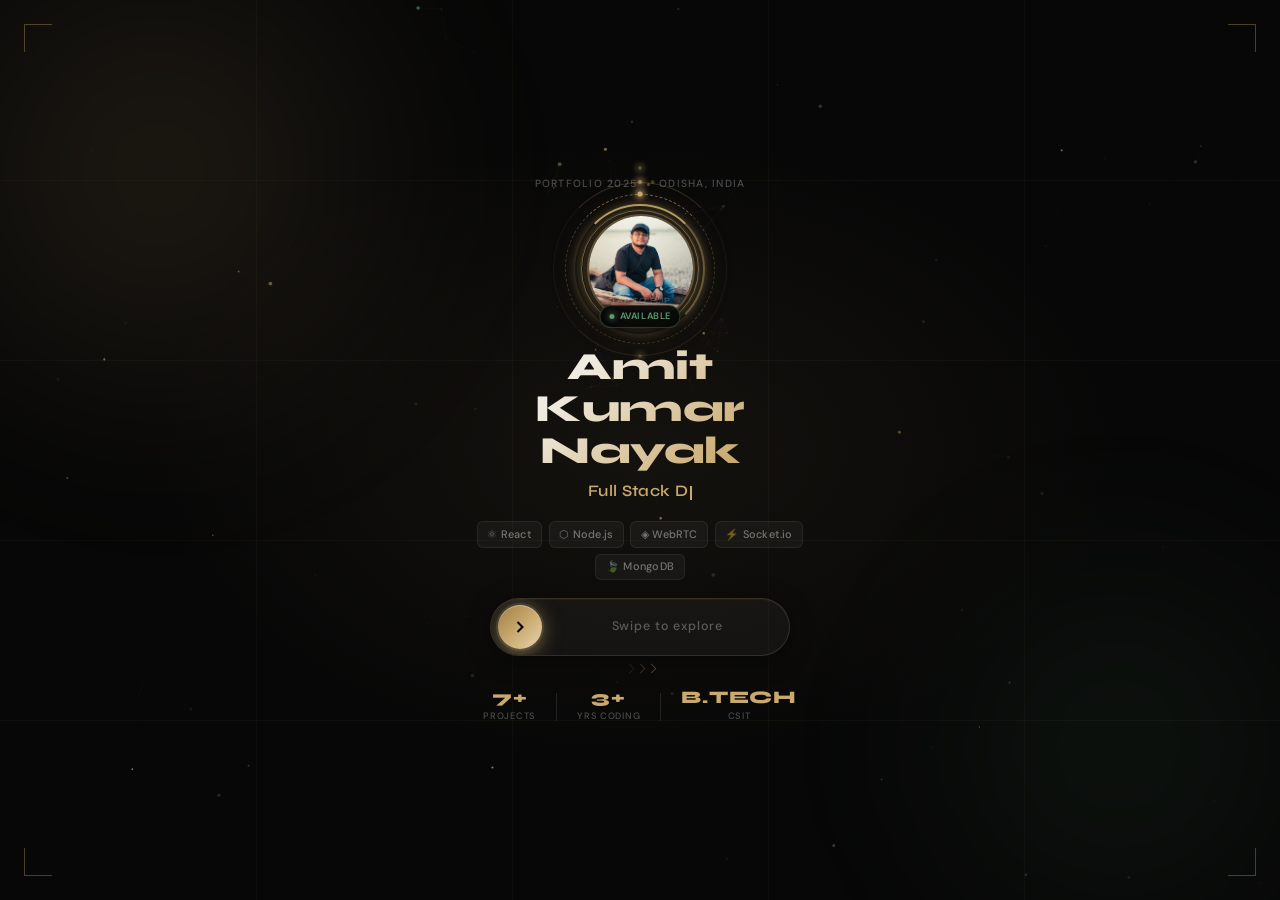
==== commit 927cf804: "Updated" ====
--- a/index.html
+++ b/index.html
@@ -13,6 +13,10 @@
 <body>
 
 
+
+
+
+    
     <!-- ── Swipe to Unlock Screen ── -->
 <div id="lockScreen">
     <canvas id="lockCanvas"></canvas>
--- a/styles.css
+++ b/styles.css
@@ -126,35 +126,11 @@
     box-shadow: 0 0 10px var(--gold), 0 0 20px rgba(201,169,110,0.3);
 }
 
-/* ── Cursor Glow (enhanced) ────────────────────────── */
-.cursor-glow {
-    position: fixed; pointer-events: none; z-index: 9998;
-    width: 420px; height: 420px; border-radius: 50%;
-    background: radial-gradient(circle, rgba(201,169,110,0.07) 0%, transparent 68%);
-    transform: translate(-50%, -50%);
-    will-change: left, top, width, height;
-    transition: left 0.12s ease, top 0.12s ease, width 0.3s ease, height 0.3s ease, opacity 0.3s ease;
-}
-.cursor-glow.fast {
-    width: 560px; height: 560px;
-    background: radial-gradient(circle, rgba(201,169,110,0.1) 0%, transparent 68%);
-}
-@media (pointer: coarse) { .cursor-glow { display: none; } }
+
 
 /* ── Particles ─────────────────────────────────────── */
 .particles { position: fixed; inset: 0; pointer-events: none; z-index: 0; overflow: hidden; }
-.particle {
-    position: absolute; border-radius: 50%;
-    background: radial-gradient(circle, rgba(201,169,110,0.12), transparent 70%);
-    animation: particleFloat 22s infinite ease-in-out;
-    will-change: transform;
-}
-@keyframes particleFloat {
-    0%,100% { transform: translateY(0) translateX(0) scale(1); }
-    25%      { transform: translateY(-90px) translateX(45px) scale(1.05); }
-    50%      { transform: translateY(-45px) translateX(-65px) scale(0.95); }
-    75%      { transform: translateY(-130px) translateX(22px) scale(1.02); }
-}
+
 .noise-overlay {
     position: fixed; inset: 0; pointer-events: none; z-index: 0; opacity: 0.022;
     background-image: url("data:image/svg+xml,%3Csvg viewBox='0 0 256 256' xmlns='http://www.w3.org/2000/svg'%3E%3Cfilter id='n'%3E%3CfeTurbulence type='fractalNoise' baseFrequency='0.9' numOctaves='4' stitchTiles='stitch'/%3E%3C/filter%3E%3Crect width='100%25' height='100%25' filter='url(%23n)'/%3E%3C/svg%3E");
@@ -978,462 +954,6 @@
 .featured-stack span:hover { border-color: var(--border-hover); color: var(--gold-light); }
 .featured-actions { display: flex; gap: 0.75rem; flex-wrap: wrap; }
 
-/* ═══════════════════════════════════════════════════
-   V-MEET MOSAIC GALLERY
-   ═══════════════════════════════════════════════════ */
-.vmg-mosaic {
-    display: grid;
-    grid-template-columns: 1.15fr 1fr;
-    gap: 5px;
-    border-radius: 20px;
-    overflow: hidden;
-    border: 1.5px solid rgba(201,169,110,0.35);
-    box-shadow:
-        0 0 0 1px rgba(255,255,255,0.05),
-        0 0 40px rgba(201,169,110,0.12),
-        var(--shadow-lg);
-    background: #060606;
-    padding: 5px;
-}
-.vmg-right-col {
-    display: grid;
-    grid-template-columns: 1fr 1fr;
-    gap: 5px;
-}
-
-/* ── Per-cell accent colours ── */
-.vmg-cell:nth-child(1)                { --ca: 201,169,110; }   /* gold  */
-.vmg-right-col .vmg-cell:nth-child(1) { --ca: 90,155,110;  }   /* green */
-.vmg-right-col .vmg-cell:nth-child(2) { --ca: 110,141,201; }   /* blue  */
-.vmg-right-col .vmg-cell:nth-child(3) { --ca: 201,155,90;  }   /* amber */
-.vmg-right-col .vmg-cell:nth-child(4) { --ca: 201,110,155; }   /* pink  */
-
-/* ── Cell base ── */
-.vmg-cell {
-    position: relative;
-    overflow: hidden;
-    cursor: pointer;
-    background: #0a0a0a;
-    border-radius: 12px;
-    /* Gradient border via background-clip trick */
-    border: 1.5px solid rgba(var(--ca, 201,169,110), 0.22);
-    transition:
-        transform 0.38s cubic-bezier(0.34,1.56,0.64,1),
-        border-color 0.5s ease,
-        box-shadow 0.5s ease;
-}
-.vmg-cell:hover {
-    transform: scale(1.028);
-    z-index: 2;
-    border-color: rgba(var(--ca, 201,169,110), 0.75);
-    box-shadow:
-        0 0 0 1px rgba(var(--ca, 201,169,110), 0.3),
-        0 0 20px rgba(var(--ca, 201,169,110), 0.25),
-        0 0 55px rgba(var(--ca, 201,169,110), 0.1);
-}
-.vmg-cell:focus-visible { outline: 2px solid rgba(var(--ca,201,169,110),0.8); outline-offset: 2px; }
-.vmg-large { min-height: 380px; }
-.vmg-small { min-height: 185px; }
-
-/* ── Soft glow pulse on swap ── */
-@keyframes glowPulse {
-    0%   {
-        border-color: rgba(var(--ca, 201,169,110), 0.22);
-        box-shadow: none;
-    }
-    35%  {
-        border-color: rgba(var(--ca, 201,169,110), 0.85);
-        box-shadow:
-            0 0 0 2px rgba(var(--ca, 201,169,110), 0.35),
-            0 0 18px rgba(var(--ca, 201,169,110), 0.3),
-            0 0 45px rgba(var(--ca, 201,169,110), 0.12);
-    }
-    100% {
-        border-color: rgba(var(--ca, 201,169,110), 0.22);
-        box-shadow: none;
-    }
-}
-.vmg-cell.vmg-swapping {
-    animation: glowPulse 1.4s ease-in-out forwards;
-}
-
-/* ── Cell is the clipping container for slide wipe ── */
-.vmg-cell { isolation: isolate; overflow: hidden; }
-.vmg-screenshot { will-change: transform; }
-
-/* ── Label fades with the slide ── */
-.vmg-label { transition: color 0.5s ease; }
-.vmg-mosaic[data-paused="1"] .vmg-cell { pointer-events: none; }
-
-/* ── Mosaic cell screenshot swap animation ── */
-.vmg-cell { isolation: isolate; }
-.vmg-cell .vmg-screenshot { will-change: opacity, transform; }
-
-/* ── Smooth label fade on swap ── */
-.vmg-label { transition: color 0.35s ease, opacity 0.35s ease; }
-
-/* ── Pill counter update ── */
-.vmg-mosaic[data-paused="1"] .vmg-cell { pointer-events: none; }
-
-
-.vmg-overlay {
-    position: absolute; inset: 0;
-    background: rgba(0,0,0,0.55);
-    backdrop-filter: blur(2px);
-    display: flex; flex-direction: column; align-items: center; justify-content: center;
-    gap: 0.5rem; opacity: 0;
-    transition: opacity 0.25s ease;
-    color: var(--gold-light);
-    font-size: 0.75rem; font-weight: 500;
-}
-.vmg-cell:hover .vmg-overlay { opacity: 1; }
-.vmg-overlay svg { filter: drop-shadow(0 0 8px rgba(201,169,110,0.6)); }
-
-/* ── Screen label ── */
-.vmg-label {
-    position: absolute; bottom: 8px; left: 10px;
-    font-size: 0.6rem; font-weight: 600;
-    color: rgba(255,255,255,0.5);
-    letter-spacing: 0.06em; text-transform: uppercase;
-    background: rgba(0,0,0,0.5);
-    border-radius: 4px; padding: 2px 6px;
-    pointer-events: none;
-    transition: color 0.25s;
-}
-.vmg-cell:hover .vmg-label { color: var(--gold); }
-
-/* ── Screenshot base ── */
-.vmg-screenshot {
-    width: 100%; height: 100%;
-    display: flex; flex-direction: column;
-    font-family: 'DM Sans', sans-serif;
-}
-.vmg-s-topbar {
-    display: flex; align-items: center; gap: 5px;
-    padding: 7px 10px; background: #141414;
-    border-bottom: 1px solid rgba(255,255,255,0.07);
-    flex-shrink: 0;
-}
-.vmg-s-topbar.sm { padding: 5px 8px; }
-.vmg-dot { width: 8px; height: 8px; border-radius: 50%; flex-shrink: 0; }
-.vmg-dot.r { background: #ff5f57; }
-.vmg-dot.y { background: #ffbd2e; }
-.vmg-dot.g { background: #28c840; }
-.vmg-s-url { font-size: 0.62rem; color: #555; flex: 1; overflow: hidden; text-overflow: ellipsis; white-space: nowrap; }
-.vmg-s-rec { font-size: 0.58rem; color: #ff5f57; font-weight: 700; animation: livePulse 1.5s ease-in-out infinite; }
-.vmg-s-body { flex: 1; display: flex; flex-direction: column; background: #060606; overflow: hidden; }
-
-/* ═══════════════════════
-   SCREEN 0 — VIDEO GRID
-   ═══════════════════════ */
-.vmg-grid4 {
-    display: grid; grid-template-columns: 1fr 1fr; gap: 6px;
-    padding: 10px; flex: 1;
-}
-.vmg-vcell {
-    border-radius: 10px; border: 1px solid rgba(255,255,255,0.07);
-    background: rgba(255,255,255,0.03);
-    display: flex; flex-direction: column; align-items: center; justify-content: center;
-    gap: 5px; padding: 12px 8px; position: relative; overflow: hidden;
-}
-.vmg-active { border-color: rgba(201,169,110,0.7); background: rgba(201,169,110,0.05); }
-.vmg-av {
-    width: 40px; height: 40px; border-radius: 50%;
-    display: flex; align-items: center; justify-content: center;
-    font-size: 0.9rem; font-weight: 800; color: #fff;
-}
-.vmg-av.sm { width: 26px; height: 26px; font-size: 0.7rem; }
-.vmg-av.large { width: 52px; height: 52px; font-size: 1.1rem; }
-.vmg-vname {
-    font-size: 0.65rem; color: rgba(255,255,255,0.55);
-    display: flex; align-items: center; gap: 4px;
-}
-.vmg-host {
-    font-size: 0.5rem; font-weight: 700;
-    background: var(--gold); color: #000;
-    border-radius: 3px; padding: 1px 4px;
-}
-.vmg-vring {
-    position: absolute; inset: -1px; border-radius: 10px;
-    border: 2px solid rgba(201,169,110,0.8);
-    animation: speakerPulse 1.2s ease-in-out infinite;
-}
-.vmg-vbar {
-    display: flex; align-items: flex-end; gap: 2px; height: 14px;
-    position: absolute; bottom: 6px; left: 8px;
-}
-.vmg-vbar span {
-    width: 3px; border-radius: 2px; background: var(--gold);
-    animation: ssWave 0.8s ease-in-out infinite;
-}
-.vmg-vbar span:nth-child(1){height:5px;animation-delay:0s}
-.vmg-vbar span:nth-child(2){height:10px;animation-delay:0.1s}
-.vmg-vbar span:nth-child(3){height:14px;animation-delay:0.2s}
-.vmg-vbar span:nth-child(4){height:8px;animation-delay:0.3s}
-.vmg-vbar span:nth-child(5){height:5px;animation-delay:0.4s}
-.vmg-screenshare { background: rgba(90,155,110,0.07); border-color: rgba(90,155,110,0.3); }
-.vmg-ss-label { font-size: 0.7rem; color: var(--green); }
-.vmg-ssbar { display: flex; align-items: flex-end; gap: 2px; height: 16px; }
-.vmg-ssbar i { width: 3px; border-radius: 2px; background: var(--green); font-style: normal; animation: ssWave 0.9s ease-in-out infinite; }
-.vmg-ssbar i:nth-child(1){height:6px;animation-delay:0s}
-.vmg-ssbar i:nth-child(2){height:12px;animation-delay:0.1s}
-.vmg-ssbar i:nth-child(3){height:16px;animation-delay:0.2s}
-.vmg-ssbar i:nth-child(4){height:10px;animation-delay:0.3s}
-.vmg-ssbar i:nth-child(5){height:5px;animation-delay:0.4s}
-.vmg-ctrl-row {
-    display: flex; align-items: center; justify-content: center;
-    gap: 6px; padding: 8px 10px; background: #0a0a0a;
-    border-top: 1px solid rgba(255,255,255,0.06); flex-shrink: 0;
-}
-.vmg-cb {
-    width: 30px; height: 30px; border-radius: 50%;
-    border: 1px solid rgba(255,255,255,0.1);
-    background: rgba(255,255,255,0.06); color: rgba(255,255,255,0.5);
-    display: flex; align-items: center; justify-content: center;
-}
-.vmg-cb.vmg-cb-on { background: rgba(201,169,110,0.15); border-color: var(--gold-dim); color: var(--gold); }
-.vmg-cb.vmg-cb-end { background: rgba(255,59,48,0.2); border-color: rgba(255,59,48,0.5); color: #ff5f57; }
-
-/* ═══════════════════════
-   SCREEN 1 — CHAT
-   ═══════════════════════ */
-.vmg-chat-mini {
-    display: grid; grid-template-columns: 88px 1fr;
-    height: 100%; overflow: hidden;
-}
-.vmg-chat-sb { background: #0c0c0c; border-right: 1px solid rgba(255,255,255,0.07); overflow: hidden; }
-.vmg-csb-item {
-    display: flex; align-items: center; gap: 5px;
-    padding: 7px 6px; border-bottom: 1px solid rgba(255,255,255,0.04);
-    position: relative;
-}
-.vmg-csb-item.active { background: rgba(201,169,110,0.07); }
-.vmg-cav {
-    width: 22px; height: 22px; border-radius: 50%;
-    display: flex; align-items: center; justify-content: center;
-    font-size: 0.6rem; font-weight: 700; color: #000; flex-shrink: 0;
-}
-.vmg-cav.vmg-grp { background: rgba(255,255,255,0.1); font-size: 0.7rem; }
-.vmg-cn { font-size: 0.58rem; font-weight: 600; color: rgba(255,255,255,0.7); }
-.vmg-cl { font-size: 0.52rem; color: #555; white-space: nowrap; overflow: hidden; text-overflow: ellipsis; max-width: 40px; }
-.vmg-badge { width: 14px; height: 14px; border-radius: 50%; background: var(--green); color: #fff; font-size: 0.45rem; font-weight: 700; display: flex; align-items: center; justify-content: center; position: absolute; right: 5px; top: 8px; }
-.vmg-chat-msgs {
-    display: flex; flex-direction: column; gap: 5px;
-    padding: 7px 8px; justify-content: flex-end; overflow: hidden;
-}
-.vmg-msg {
-    display: flex; flex-direction: column; max-width: 85%;
-    font-size: 0.62rem; gap: 2px;
-}
-.vmg-msg span:first-child { padding: 4px 8px; border-radius: 10px; background: rgba(255,255,255,0.06); border: 1px solid rgba(255,255,255,0.08); color: rgba(255,255,255,0.65); line-height: 1.4; }
-.vmg-msg span:last-child { font-size: 0.48rem; color: #444; padding: 0 4px; }
-.vmg-msg.in { align-self: flex-start; }
-.vmg-msg.in span:first-child { border-radius: 3px 10px 10px 10px; }
-.vmg-msg.out { align-self: flex-end; text-align: right; }
-.vmg-msg.out span:first-child { background: rgba(201,169,110,0.12); border-color: rgba(201,169,110,0.25); border-radius: 10px 3px 10px 10px; }
-.vmg-msg.vmg-file span:first-child { display: flex; align-items: center; gap: 4px; }
-.vmg-typing { display: flex; align-items: center; gap: 3px; align-self: flex-start; }
-.vmg-typing span { width: 4px; height: 4px; border-radius: 50%; background: var(--gold-dim); animation: typDot 1.2s ease-in-out infinite; }
-.vmg-typing span:nth-child(2){animation-delay:0.2s} .vmg-typing span:nth-child(3){animation-delay:0.4s}
-.vmg-typing em { font-size: 0.5rem; color: #555; font-style: italic; }
-
-/* ═══════════════════════
-   SCREEN 2 — AUDIO CONF
-   ═══════════════════════ */
-.vmg-audio-mini {
-    flex: 1; display: flex; flex-direction: column;
-    align-items: center; justify-content: center;
-    gap: 10px; padding: 10px; background: #050505;
-}
-.vmg-audio-center-mini {
-    position: relative; display: flex; flex-direction: column;
-    align-items: center; gap: 4px;
-}
-.vmg-pulse-ring {
-    position: absolute; width: 56px; height: 56px;
-    border-radius: 50%; border: 2px solid rgba(201,169,110,0.35);
-    animation: audioPulse 2s ease-out infinite;
-    top: 50%; left: 50%; transform: translate(-50%,-50%);
-}
-.vmg-pulse-ring.vmg-pr2 { animation-delay: 1s; }
-.vmg-av-large {
-    width: 46px; height: 46px; border-radius: 50%;
-    display: flex; align-items: center; justify-content: center;
-    font-size: 1rem; font-weight: 800; color: #000;
-    border: 2px solid var(--gold);
-    box-shadow: 0 0 16px rgba(201,169,110,0.4);
-}
-.vmg-speak-label { font-size: 0.55rem; color: var(--gold); font-weight: 600; white-space: nowrap; }
-.vmg-orb-row { display: flex; gap: 6px; }
-.vmg-mini-orb {
-    width: 26px; height: 26px; border-radius: 50%;
-    display: flex; align-items: center; justify-content: center;
-    font-size: 0.58rem; font-weight: 700; color: #000;
-    border: 1px solid rgba(255,255,255,0.15);
-}
-.vmg-mini-orb.vmg-orb-muted { opacity: 0.4; filter: grayscale(70%); }
-.vmg-audio-stat { font-size: 0.55rem; color: #555; white-space: nowrap; }
-
-/* ═══════════════════════
-   SCREEN 3 — GROUP CALL
-   ═══════════════════════ */
-.vmg-group-mini { flex: 1; display: flex; flex-direction: column; background: #050505; overflow: hidden; }
-.vmg-pin-stage {
-    flex: 1; display: flex; flex-direction: column;
-    align-items: center; justify-content: center; gap: 6px;
-    background: radial-gradient(ellipse at center, rgba(90,155,110,0.08) 0%, transparent 70%);
-    position: relative;
-}
-.vmg-pin-wave { display: flex; align-items: flex-end; gap: 2px; height: 18px; }
-.vmg-pin-wave i { width: 3px; border-radius: 2px; background: var(--green); font-style: normal; animation: pinWave 0.8s ease-in-out infinite; }
-.vmg-pin-wave i:nth-child(1){height:6px;animation-delay:0s}
-.vmg-pin-wave i:nth-child(2){height:12px;animation-delay:0.1s}
-.vmg-pin-wave i:nth-child(3){height:18px;animation-delay:0.15s}
-.vmg-pin-wave i:nth-child(4){height:10px;animation-delay:0.2s}
-.vmg-pin-wave i:nth-child(5){height:6px;animation-delay:0.3s}
-.vmg-pin-tag { font-size: 0.52rem; color: var(--green); font-weight: 600; }
-.vmg-strip-mini { display: flex; gap: 4px; padding: 6px 8px; background: rgba(0,0,0,0.4); border-top: 1px solid rgba(255,255,255,0.06); }
-.vmg-sm-cell { display: flex; flex-direction: column; align-items: center; gap: 2px; flex: 1; padding: 4px; border-radius: 6px; background: rgba(255,255,255,0.04); border: 1px solid rgba(255,255,255,0.07); }
-.vmg-sm-cell.vmg-sm-me { border-color: var(--gold-dim); background: rgba(201,169,110,0.07); }
-.vmg-sm-cell.vmg-muted { opacity: 0.45; }
-.vmg-sm-cell small { font-size: 0.48rem; color: #555; white-space: nowrap; overflow: hidden; }
-
-/* ═══════════════════════
-   SCREEN 4 — DASHBOARD
-   ═══════════════════════ */
-.vmg-dash-mini { flex: 1; display: flex; flex-direction: column; gap: 6px; padding: 10px 10px 8px; background: #070707; overflow: hidden; }
-.vmg-dash-welcome { font-size: 0.62rem; color: rgba(255,255,255,0.65); font-weight: 500; }
-.vmg-dash-row { display: flex; gap: 5px; }
-.vmg-dash-btn {
-    flex: 1; display: flex; align-items: center; justify-content: center; gap: 4px;
-    padding: 5px 4px; border-radius: 6px;
-    font-size: 0.58rem; font-weight: 600; cursor: pointer;
-}
-.vmg-new-meet { background: rgba(201,169,110,0.15); border: 1px solid rgba(201,169,110,0.35); color: var(--gold); }
-.vmg-join-meet { background: rgba(90,155,110,0.1); border: 1px solid rgba(90,155,110,0.3); color: var(--green); }
-.vmg-input-mini {
-    display: flex; align-items: center; gap: 5px;
-    background: rgba(255,255,255,0.05); border: 1px solid rgba(255,255,255,0.1);
-    border-radius: 6px; padding: 4px 8px;
-    font-size: 0.55rem; color: #444;
-}
-.vmg-recent-label { font-size: 0.52rem; color: #444; font-weight: 600; letter-spacing: 0.05em; text-transform: uppercase; }
-.vmg-recent-row { display: flex; gap: 4px; }
-.vmg-recent-item {
-    flex: 1; padding: 3px 5px; border-radius: 5px;
-    background: rgba(255,255,255,0.04); border: 1px solid rgba(255,255,255,0.07);
-    font-size: 0.5rem; color: #555; font-family: monospace; text-align: center;
-}
-
-/* ═══════════════════════════════════════════════════
-   LIGHTBOX
-   ═══════════════════════════════════════════════════ */
-.vmg-lightbox {
-    position: fixed; inset: 0; z-index: 1200;
-    display: flex; align-items: center; justify-content: center;
-    opacity: 0; pointer-events: none;
-    transition: opacity 0.3s ease;
-}
-.vmg-lightbox.vmg-open { opacity: 1; pointer-events: auto; }
-.vmg-lb-backdrop {
-    position: absolute; inset: 0;
-    background: rgba(0,0,0,0.92);
-    backdrop-filter: blur(16px) saturate(120%);
-}
-.vmg-lb-inner {
-    position: relative; z-index: 1;
-    display: flex; flex-direction: column;
-    align-items: center;
-    width: min(90vw, 860px);
-    max-height: 90vh;
-    gap: 0;
-}
-/* Counter top-left */
-.vmg-lb-counter {
-    position: absolute; top: -40px; left: 0;
-    font-size: 0.78rem; font-weight: 600; color: rgba(255,255,255,0.4);
-    font-family: 'Syne', sans-serif;
-}
-/* Close button */
-.vmg-lb-close {
-    position: absolute; top: -48px; right: 0;
-    width: 40px; height: 40px; border-radius: 50%;
-    background: rgba(255,255,255,0.08); border: 1px solid rgba(255,255,255,0.12);
-    color: rgba(255,255,255,0.8); cursor: pointer;
-    display: flex; align-items: center; justify-content: center;
-    transition: all 0.22s ease; z-index: 2;
-}
-.vmg-lb-close:hover { background: rgba(255,59,48,0.25); border-color: rgba(255,59,48,0.5); color: #ff5f57; transform: scale(1.1) rotate(90deg); }
-/* Nav buttons */
-.vmg-lb-nav {
-    position: absolute; top: 50%; transform: translateY(-50%);
-    width: 48px; height: 48px; border-radius: 50%;
-    background: rgba(255,255,255,0.08); border: 1px solid rgba(255,255,255,0.15);
-    color: rgba(255,255,255,0.9); cursor: pointer;
-    display: flex; align-items: center; justify-content: center;
-    transition: all 0.22s ease; z-index: 2;
-}
-.vmg-lb-nav:hover { background: rgba(201,169,110,0.2); border-color: rgba(201,169,110,0.5); color: var(--gold); transform: translateY(-50%) scale(1.08); }
-.vmg-lb-prev { left: -68px; }
-.vmg-lb-next { right: -68px; }
-/* Stage */
-.vmg-lb-stage {
-    width: 100%; border-radius: 16px; overflow: hidden;
-    border: 1px solid rgba(201,169,110,0.2);
-    box-shadow: 0 30px 80px rgba(0,0,0,0.8), 0 0 0 1px rgba(255,255,255,0.05);
-    background: #080808;
-    transition: transform 0.35s cubic-bezier(0.4,0,0.2,1), opacity 0.3s ease;
-    max-height: 72vh; overflow-y: auto;
-}
-.vmg-lb-stage.vmg-slide-out-left  { transform: translateX(-5%); opacity: 0; }
-.vmg-lb-stage.vmg-slide-out-right { transform: translateX(5%);  opacity: 0; }
-.vmg-lb-stage.vmg-slide-in        { transform: translateX(0);   opacity: 1; }
-/* Caption */
-.vmg-lb-caption {
-    margin-top: 16px;
-    font-size: 0.82rem; font-weight: 600; color: var(--gold);
-    letter-spacing: 0.04em; text-align: center;
-    font-family: 'Syne', sans-serif;
-}
-/* Dot indicators */
-.vmg-lb-dots { display: flex; gap: 7px; margin-top: 14px; }
-.vmg-lb-dot {
-    width: 7px; height: 7px; border-radius: 50%;
-    background: rgba(255,255,255,0.2); cursor: pointer;
-    transition: all 0.22s ease;
-}
-.vmg-lb-dot.active { background: var(--gold); transform: scale(1.4); }
-/* Fullscreen-scale screenshots inside lightbox */
-.vmg-lb-stage .vmg-screenshot { min-height: 440px; }
-.vmg-lb-stage .vmg-large, .vmg-lb-stage .vmg-screenshot { min-height: 440px; }
-.vmg-lb-stage .vmg-grid4 { min-height: 320px; }
-.vmg-lb-stage .vmg-chat-mini { min-height: 380px; }
-.vmg-lb-stage .vmg-audio-mini { min-height: 340px; }
-.vmg-lb-stage .vmg-group-mini { min-height: 340px; }
-.vmg-lb-stage .vmg-dash-mini { min-height: 300px; }
-/* Scaled-up elements inside lightbox */
-.vmg-lb-stage .vmg-av { width: 54px; height: 54px; font-size: 1.1rem; }
-.vmg-lb-stage .vmg-av.sm { width: 34px; height: 34px; font-size: 0.82rem; }
-.vmg-lb-stage .vmg-av-large { width: 64px; height: 64px; font-size: 1.3rem; }
-.vmg-lb-stage .vmg-vname { font-size: 0.78rem; }
-.vmg-lb-stage .vmg-s-url { font-size: 0.72rem; }
-.vmg-lb-stage .vmg-cn { font-size: 0.7rem; }
-.vmg-lb-stage .vmg-cl { font-size: 0.62rem; max-width: 80px; }
-.vmg-lb-stage .vmg-msg span:first-child { font-size: 0.75rem; padding: 6px 12px; }
-.vmg-lb-stage .vmg-dash-welcome { font-size: 0.78rem; }
-.vmg-lb-stage .vmg-chat-mini { grid-template-columns: 130px 1fr; }
-.vmg-lb-stage .vmg-recent-item { font-size: 0.62rem; padding: 5px 8px; }
-.vmg-lb-stage .vmg-dash-btn { font-size: 0.7rem; padding: 8px; }
-.vmg-lb-stage .vmg-input-mini { font-size: 0.68rem; padding: 6px 10px; }
-
-/* Mobile lightbox */
-@media (max-width: 768px) {
-    .vmg-lb-prev { left: 8px; }
-    .vmg-lb-next { right: 8px; }
-    .vmg-lb-nav { width: 38px; height: 38px; }
-    .vmg-lb-close { top: -44px; right: 0; }
-    .vmg-lb-inner { width: 95vw; }
-}
 
 /* ═══════════════════════════════════════════════════
    PROJECTS GRID — ENHANCED WITH 3D TILT + SLIDESHOWS
@@ -2307,336 +1827,6 @@
 
 
 
-/* ═══════════════════════════════════════════════════
-   SPOTLIGHT PROJECT — MOBILE FIX
-   Paste at the very bottom of styles.css
-   ═══════════════════════════════════════════════════ */
-
-@media (max-width: 768px) {
-
-    #featured { padding: 2.5rem 0 2rem; }
-
-    .featured-card {
-        grid-template-columns: 1fr !important;
-        gap: 1.25rem !important;
-        padding: 1rem !important;
-        border-radius: 18px;
-    }
-
-    /* ── Mosaic: horizontal, slimmer borders ── */
-    .vmg-mosaic {
-        grid-template-columns: 1.1fr 0.9fr !important;
-        gap: 2px !important;
-        padding: 2px !important;
-        border-radius: 14px;
-        border-width: 1px !important;
-    }
-
-    .vmg-cell.vmg-large {
-        min-height: 280px !important;
-        grid-column: 1 !important;
-        grid-row: 1 !important;
-        border-width: 1px !important;
-        border-radius: 10px !important;
-    }
-
-    .vmg-right-col {
-        display: grid !important;
-        grid-template-columns: 1fr !important;
-        grid-template-rows: 1fr 1fr !important;
-        gap: 2px !important;
-        grid-column: 2 !important;
-        grid-row: 1 !important;
-    }
-
-    .vmg-right-col .vmg-cell {
-        border-width: 1px !important;
-        border-radius: 10px !important;
-    }
-
-    .vmg-right-col .vmg-cell:nth-child(1),
-    .vmg-right-col .vmg-cell:nth-child(2) {
-        display: flex !important;
-        min-height: 136px !important;
-    }
-
-    .vmg-right-col .vmg-cell:nth-child(3),
-    .vmg-right-col .vmg-cell:nth-child(4) {
-        display: none !important;
-    }
-
-    /* ── Cell inner borders ── */
-    .vmg-s-topbar, .vmg-s-topbar.sm {
-        padding: 4px 6px !important;
-        border-bottom-width: 1px !important;
-    }
-
-    .vmg-ctrl-row {
-        gap: 4px;
-        padding: 5px 6px !important;
-        border-top-width: 1px !important;
-    }
-
-    /* ── Label ── */
-    .vmg-label {
-        font-size: 0.5rem !important;
-        padding: 1px 4px !important;
-    }
-
-    /* ── Video grid ── */
-    .vmg-grid4 {
-        gap: 4px;
-        padding: 6px 6px 2px !important;
-    }
-
-    .vmg-vcell {
-        min-height: 68px;
-        padding: 6px 4px !important;
-        border-width: 1px !important;
-        border-radius: 8px !important;
-    }
-
-    .vmg-vname { font-size: 0.56rem !important; }
-
-    .vmg-cb {
-        width: 24px !important;
-        height: 24px !important;
-        border-width: 1px !important;
-    }
-
-    /* ── Avatars ── */
-    .vmg-av {
-        width: 30px !important;
-        height: 30px !important;
-        font-size: 0.7rem !important;
-    }
-
-    .vmg-av.sm {
-        width: 18px !important;
-        height: 18px !important;
-        font-size: 0.48rem !important;
-    }
-
-    .vmg-av-large {
-        width: 34px !important;
-        height: 34px !important;
-        font-size: 0.8rem !important;
-    }
-
-    /* ── Chat ── */
-    .vmg-chat-mini {
-        grid-template-columns: 60px 1fr !important;
-    }
-
-    .vmg-chat-sb { border-right-width: 1px !important; }
-
-    .vmg-csb-item { border-bottom-width: 1px !important; }
-
-    .vmg-cn { font-size: 0.52rem !important; }
-    .vmg-cl {
-        font-size: 0.44rem !important;
-        max-width: 28px !important;
-    }
-
-    .vmg-msg span:first-child {
-        font-size: 0.52rem !important;
-        padding: 2px 4px !important;
-        border-width: 1px !important;
-    }
-
-    .vmg-typing em { font-size: 0.42rem !important; }
-
-    /* ── Audio mini ── */
-    .vmg-audio-mini {
-        gap: 4px;
-        padding: 4px !important;
-    }
-
-    .vmg-mini-orb {
-        width: 20px !important;
-        height: 20px !important;
-        font-size: 0.48rem !important;
-        border-width: 1px !important;
-    }
-
-    .vmg-pulse-ring { border-width: 1px !important; }
-    .vmg-av-large   { border-width: 1px !important; }
-
-    .vmg-orb-row { gap: 3px; }
-    .vmg-audio-stat { font-size: 0.44rem !important; }
-    .vmg-speak-label { font-size: 0.48rem !important; }
-
-    /* ── Dashboard mini ── */
-    .vmg-dash-mini {
-        gap: 3px;
-        padding: 5px !important;
-    }
-
-    .vmg-dash-welcome { font-size: 0.5rem !important; }
-
-    .vmg-dash-btn {
-        font-size: 0.48rem !important;
-        padding: 3px 2px !important;
-        gap: 2px;
-        border-width: 1px !important;
-    }
-
-    .vmg-recent-label { font-size: 0.42rem !important; }
-    .vmg-recent-item {
-        font-size: 0.42rem !important;
-        padding: 1px 3px !important;
-        border-width: 1px !important;
-    }
-
-    .vmg-input-mini {
-        font-size: 0.44rem !important;
-        padding: 2px 5px !important;
-        border-width: 1px !important;
-    }
-
-    /* ── Group mini ── */
-    .vmg-pin-stage { gap: 2px; }
-    .vmg-strip-mini {
-        gap: 2px;
-        padding: 3px !important;
-        border-top-width: 1px !important;
-    }
-
-    .vmg-sm-cell {
-        padding: 2px !important;
-        border-width: 1px !important;
-        border-radius: 5px !important;
-    }
-
-    .vmg-sm-cell small { font-size: 0.4rem !important; }
-
-    /* ── Topbar dots ── */
-    .vmg-dot { width: 5px !important; height: 5px !important; }
-    .vmg-s-url {
-        font-size: 0.5rem !important;
-        max-width: 55px;
-        overflow: hidden;
-        text-overflow: ellipsis;
-        white-space: nowrap;
-    }
-    .vmg-s-rec { font-size: 0.5rem !important; }
-
-    /* ── Feature pills ── */
-    .vm-feature-pills {
-        gap: 0.3rem;
-        flex-wrap: wrap;
-        margin-top: 0.65rem;
-    }
-
-    .vm-pill {
-        font-size: 0.6rem !important;
-        padding: 0.2rem 0.5rem !important;
-    }
-
-    /* ══════════════════════════
-       FEATURED INFO BLOCK
-    ══════════════════════════ */
-    .featured-info { padding: 0 0.25rem; }
-
-    .featured-number { font-size: 1.8rem !important; line-height: 1; }
-    .featured-title  { font-size: 1.5rem !important; margin-top: -0.2rem !important; }
-
-    .featured-subtitle {
-        font-size: 0.8rem !important;
-        margin: 0.25rem 0 0.7rem !important;
-    }
-
-    .featured-desc {
-        font-size: 0.84rem !important;
-        line-height: 1.72 !important;
-        margin-bottom: 0.9rem !important;
-    }
-
-    .featured-features { gap: 0.32rem; margin-bottom: 0.9rem !important; }
-    .ff-item { font-size: 0.78rem !important; }
-
-    .featured-stack { gap: 0.3rem; margin-bottom: 1rem !important; }
-    .featured-stack span {
-        font-size: 0.67rem !important;
-        padding: 0.18rem 0.48rem !important;
-    }
-
-    .featured-actions { gap: 0.6rem; flex-wrap: nowrap; }
-    .featured-actions .btn {
-        flex: 1;
-        justify-content: center;
-        font-size: 0.83rem;
-        padding: 0.55rem 0.75rem;
-        min-width: 0;
-    }
-
-    /* ── Lightbox ── */
-    .vmg-lb-inner { width: 96vw !important; }
-    .vmg-lb-prev  { left: 4px !important; }
-    .vmg-lb-next  { right: 4px !important; }
-    .vmg-lb-close { top: -42px !important; }
-    .vmg-lb-stage .vmg-screenshot { min-height: 300px !important; }
-}
-
-@media (max-width: 380px) {
-
-    .vmg-mosaic { grid-template-columns: 1fr 0.85fr !important; }
-    .vmg-cell.vmg-large { min-height: 240px !important; }
-
-    .vmg-right-col .vmg-cell:nth-child(1),
-    .vmg-right-col .vmg-cell:nth-child(2) { min-height: 114px !important; }
-
-    .featured-title { font-size: 1.3rem !important; }
-    .featured-actions .btn { font-size: 0.76rem; padding: 0.5rem 0.6rem; }
-}
-/* ── Spotlight mosaic — fixed size on mobile ── */
-@media (max-width: 768px) {
-    .featured-preview-wrap {
-        width: 100%;
-    }
-
-    .vmg-mosaic {
-        width: 100% !important;
-        height: 300px !important;
-        min-height: 300px !important;
-        max-height: 300px !important;
-        grid-template-columns: 1.1fr 0.9fr !important;
-    }
-
-    .vmg-cell.vmg-large {
-        height: 100% !important;
-        min-height: unset !important;
-        max-height: unset !important;
-    }
-
-    .vmg-right-col {
-        height: 100% !important;
-        grid-template-rows: 1fr 1fr !important;
-    }
-
-    .vmg-right-col .vmg-cell {
-        height: 100% !important;
-        min-height: unset !important;
-        max-height: unset !important;
-    }
-
-    .vmg-screenshot {
-        height: 100% !important;
-        overflow: hidden !important;
-    }
-
-    .vmg-s-body {
-        overflow: hidden !important;
-    }
-}
-
-@media (max-width: 380px) {
-    .vmg-mosaic {
-        height: 260px !important;
-        min-height: 260px !important;
-        max-height: 260px !important;
-    }
-}
 
 /* ═══════════════════════════════════════════════════
    EXPERIENCE — PREMIUM UPGRADE
@@ -4009,6 +3199,14 @@
     100% { opacity: 0; }
 }
 
+
+
+
+
+
+
+
+
 @media (max-width: 420px) {
     .lock-track { width: 88vw; }
     .lock-name  { font-size: 1.5rem; }
@@ -4867,63 +4065,571 @@
 
 
 
-/* ===== FIX AVATAR FLIP ISSUE ===== */
-
-/* Enable 3D space */
-.lock-avatar-wrap {
-    perspective: 1200px;
-    transform-style: preserve-3d;
-}
-
-/* Card */
-.lock-avatar-img {
-    position: relative;
-    width: 100%;
-    height: 100%;
+
+
+
+/* ══════════════════════════════════════════════════
+   AVATAR FLIP — COMPLETE FIX v2
+   Root cause: overflow:hidden on a preserve-3d element
+   flattens the 3D context → backface-visibility stops
+   working → both faces render at the same time.
+   Fix: remove overflow from container, clip each face
+   individually with border-radius on the face itself.
+   Paste at very bottom of styles.css.
+══════════════════════════════════════════════════ */
+
+/* ── 1. Container: 3D scene, NO overflow ── */
+#lockAvatarCard {
+    overflow: visible !important;
     transform-style: preserve-3d !important;
-    transition: transform 0.8s ease;
-}
-
-/* Flip */
-.lock-avatar-img.flipped {
-    transform: rotateY(180deg);
-}
-
-/* FRONT IMAGE */
-.lock-avatar-img > img {
+    transition: transform 0.8s cubic-bezier(0.34, 1.1, 0.64, 1) !important;
+    transform: rotateY(0deg) !important;
+    animation: lockAvatarGlow 5s ease-in-out infinite !important;
+    position: relative !important;
+    cursor: pointer !important;
+    /* Border stays on container for the ring glow */
+    border: 2.5px solid rgba(201,169,110,0.45) !important;
+    background: transparent !important;
+}
+
+/* ── 2. Flipped state ── */
+#lockAvatarCard.flipped {
+    transform: rotateY(180deg) !important;
+}
+
+/* ── 3. Front face: profile.jpg ──
+   Absolutely positioned, clips itself to circle,
+   disappears when card flips. */
+#lockAvatarCard > img:first-of-type {
     position: absolute !important;
-    inset: 0;
-    width: 100%;
-    height: 100%;
-    object-fit: cover;
+    inset: 0 !important;
+    width: 100% !important;
+    height: 100% !important;
+    object-fit: cover !important;
+    border-radius: 50% !important;   /* clips the photo to circle */
+    backface-visibility: hidden !important;
+    -webkit-backface-visibility: hidden !important;
+    z-index: 1 !important;
+    display: block !important;
+}
+
+/* Fallback span (shown when profile.jpg missing) */
+#lockAvatarCard > span:first-of-type {
+    backface-visibility: hidden !important;
+    -webkit-backface-visibility: hidden !important;
+}
+
+/* ── 4. Back face: .lock-avatar-back ──
+   Pre-rotated 180° so it starts face-down.
+   overflow:hidden here (not on parent) clips profile1.jpg. */
+#lockAvatarCard .lock-avatar-back {
+    position: absolute !important;
+    inset: 0 !important;
+    border-radius: 50% !important;
+    overflow: hidden !important;        /* safe here — not a preserve-3d parent */
+    transform: rotateY(180deg) !important;
+    backface-visibility: hidden !important;
+    -webkit-backface-visibility: hidden !important;
+    z-index: 1 !important;
+    display: flex !important;
+    flex-direction: column !important;
+    align-items: center !important;
+    justify-content: center !important;
+    background: linear-gradient(135deg, #1a1410, #2a2018) !important;
+}
+
+/* ── 5. profile1.jpg inside back face ── */
+#lockAvatarCard .lock-avatar-back-img {
+    position: absolute !important;
+    inset: 0 !important;
+    width: 100% !important;
+    height: 100% !important;
+    object-fit: cover !important;
+    border-radius: 0 !important;  /* parent's overflow:hidden clips it */
+    z-index: 1 !important;
+    display: block !important;
+}
+
+/* Fallback initials/name block sits above the image */
+#lockAvatarCard .lock-avatar-back-fallback {
+    position: relative !important;
+    z-index: 2 !important;
+    display: flex !important;
+    flex-direction: column !important;
+    align-items: center !important;
+    gap: 6px !important;
+}
+
+/* ── 6. Aurora sweeps — keep behind both faces ── */
+#lockAvatarCard::before,
+#lockAvatarCard::after {
+    z-index: 0 !important;
+    border-radius: 50% !important;
+    backface-visibility: hidden !important;
+    -webkit-backface-visibility: hidden !important;
+}
+/* ── Remove disk/ring animations ── */
+#lockAvatarCard::before,
+#lockAvatarCard::after {
+    display: none !important;
+}
+
+/* ── 7. Tap hint ── */
+#lockAvatarCard .lock-avatar-tap-hint {
+    position: absolute !important;
+    bottom: 14px !important;
+    left: 50% !important;
+    transform: translateX(-50%) !important;
+    z-index: 3 !important;
+    backface-visibility: hidden !important;
+    -webkit-backface-visibility: hidden !important;
+    pointer-events: none !important;
+}
+
+#lockAvatarCard.flipped .lock-avatar-tap-hint {
+    opacity: 0 !important;
+}
+
+
+
+
+/* ══════════════════════════════════════════════════
+   AVATAR FLIP — BACK FACE PHOTO SAFETY NET
+   Paste at very bottom of styles.css (after v2 fix).
+   
+   If profile1.jpg exists  → it shows via the <img> tag.
+   If profile1.jpg missing → CSS background-image shows
+                             profile.jpg as a fallback,
+                             and the AKN text is hidden.
+══════════════════════════════════════════════════ */
+
+/* Always load profile.jpg as a CSS bg on the back face.
+   The <img> (profile1.jpg) sits on top via z-index and
+   covers this if it loads successfully. */
+#lockAvatarCard .lock-avatar-back {
+    background-image: url('profile.jpg') !important;
+    background-size: cover !important;
+    background-position: center top !important;
+}
+
+/* Hide the text fallback — the bg photo covers it.
+   If you want the initials when truly no photo exists,
+   remove these two rules. */
+#lockAvatarCard .lock-avatar-back-fallback {
+    display: none !important;
+}
+
+/* Make the back-img z-index higher so profile1.jpg
+   covers the bg when it does load */
+#lockAvatarCard .lock-avatar-back-img {
+    z-index: 2 !important;
+}
+
+
+
+
+
+
+
+/* ══════════════════════════════════════════════════
+   HERO FLIP — COMPLETE REWRITE (fixes overflow:hidden
+   flattening the 3D context and both faces showing)
+══════════════════════════════════════════════════ */
+
+/* Container: 3D scene, NO overflow (this was the bug) */
+.hero-img-outer {
+    overflow: visible !important;
+    transform-style: preserve-3d !important;
+    transition: transform 0.8s cubic-bezier(0.34, 1.1, 0.64, 1) !important;
+    animation: none !important;
+    cursor: pointer !important;
+    /* rings/glow stay on the container */
+}
+
+.hero-img-outer.flipped {
+    transform: rotateY(180deg) !important;
+}
+
+/* ── Front face: profile.jpg ── */
+.hero-img {
+    position: absolute !important;
+    inset: 0 !important;
+    width: 100% !important;
+    height: 100% !important;
+    object-fit: cover !important;
+    object-position: center top !important;
+    border-radius: 50% !important;   /* clips itself — no parent overflow needed */
+    backface-visibility: hidden !important;
+    -webkit-backface-visibility: hidden !important;
+    z-index: 1 !important;
+    transform: rotateY(0deg) !important;
+}
+
+/* ── Back face wrapper ── */
+.hero-img-back {
+    position: absolute !important;
+    inset: 0 !important;
+    border-radius: 50% !important;
+    overflow: hidden !important;     /* safe here — not a preserve-3d parent */
+    transform: rotateY(180deg) !important;
+    backface-visibility: hidden !important;
+    -webkit-backface-visibility: hidden !important;
+    z-index: 1 !important;
+    background: #0e0c08 !important;
+    /* kill the old flex/text layout */
+    display: block !important;
+    gap: unset !important;
+}
+
+/* ── Back face photo: profile1.jpg ── */
+.hero-img-back .hb-photo {
+    display: block !important;
+    width: 100% !important;
+    height: 100% !important;
+    object-fit: cover !important;
+    object-position: center top !important;
+    border-radius: 0 !important; /* parent clips to circle */
+    backface-visibility: hidden !important;
+}
+
+/* Hide old text children on back face */
+.hero-img-back .hb-initials,
+.hero-img-back .hb-name,
+.hero-img-back .hb-role,
+.hero-img-back .hb-stack {
+    display: none !important;
+}
+
+/* ── Tap hint stays on front only ── */
+.hero-tap-hint {
+    backface-visibility: hidden !important;
+    -webkit-backface-visibility: hidden !important;
+    transition: opacity 0.3s ease !important;
+}
+.hero-img-outer.flipped .hero-tap-hint {
+    opacity: 0 !important;
+    pointer-events: none !important;
+}
+
+/* ── Stat cards & orbit dots stay on top ── */
+.hero-stat-card,
+.hero-orbit-dot {
+    transform-style: flat !important;
+    backface-visibility: visible !important;
+    z-index: 10 !important;
+}
+
+/* ── Mobile: same behaviour ── */
+@media (max-width: 768px) {
+    .hero-img-outer {
+        overflow: visible !important;
+    }
+}
+
+
+
+
+/* ── Remove aurora animation from hero back face only ── */
+.hero-img-back::before,
+.hero-img-back::after {
+    display: none !important;
+    content: none !important;
+}
+
+.hero-img-back {
+    background: #0e0c08 !important;
+}
+
+
+/* ── Hero tap hint — force above front photo ── */
+.hero-tap-hint {
+    z-index: 20 !important;
+    position: absolute !important;
+    bottom: 14px !important;
+    left: 50% !important;
+    transform: translateX(-50%) !important;
+    pointer-events: none !important;
+    white-space: nowrap !important;
+    text-shadow: 0 1px 4px rgba(0,0,0,0.8) !important;
+    background: rgba(0,0,0,0.45) !important;
+    padding: 3px 10px !important;
+    border-radius: 20px !important;
+    border: 1px solid rgba(255,255,255,0.1) !important;
+    font-size: 0.52rem !important;
+    letter-spacing: 0.12em !important;
+    color: rgba(255,255,255,0.55) !important;
+}
+
+
+
+
+
+
+
+/* ══════════════════════════════════════════
+   HERO HAND HINT — ADVANCED
+══════════════════════════════════════════ */
+.hero-hand-hint {
+  position: absolute;
+  bottom: 14%;
+  left: 50%;
+  z-index: 30;
+  pointer-events: none;
+  display: flex;
+  flex-direction: column;
+  align-items: center;
+  justify-content: center;
+  opacity: 0;
+  transform: translateX(-50%) translateY(0px) scale(0.8);
+  will-change: transform, opacity;
+}
+
+/* ── Float UP ── */
+@keyframes handFloatUp {
+  0%   { opacity: 0;   transform: translateX(-50%) translateY(0px)   scale(0.75); filter: blur(4px); }
+  40%  { opacity: 1;   transform: translateX(-50%) translateY(-25px) scale(1.1);  filter: blur(0px); }
+  70%  { opacity: 1;   transform: translateX(-50%) translateY(-40px) scale(1.28); filter: blur(0px); }
+  85%  { opacity: 1;   transform: translateX(-50%) translateY(-37px) scale(1.24); filter: blur(0px); }
+  100% { opacity: 1;   transform: translateX(-50%) translateY(-38px) scale(1.26); filter: blur(0px); }
+}
+
+/* ── Float DOWN ── */
+@keyframes handFloatDown {
+  0%   { opacity: 1;   transform: translateX(-50%) translateY(-38px) scale(1.26); filter: blur(0px); }
+  60%  { opacity: 0.4; transform: translateX(-50%) translateY(-12px) scale(0.95); filter: blur(2px); }
+  100% { opacity: 0;   transform: translateX(-50%) translateY(0px)   scale(0.75); filter: blur(5px); }
+}
+
+.hero-hand-hint.state-up {
+  animation: handFloatUp 1.1s cubic-bezier(0.22, 1.2, 0.36, 1) forwards;
+}
+.hero-hand-hint.state-down {
+  animation: handFloatDown 0.75s cubic-bezier(0.4, 0, 0.8, 0.6) forwards;
+}
+.hero-hand-hint.done {
+  animation: handFloatDown 0.45s ease-in forwards !important;
+  pointer-events: none !important;
+}
+
+/* ── Icon — responsive ── */
+.hero-hand-icon {
+  font-size: clamp(1.2rem, 3.5vw, 2.2rem);
+  line-height: 1;
+  display: block;
+  position: relative;
+  z-index: 5;
+  transform-origin: 50% 50%;
+  will-change: transform;
+  filter:
+    drop-shadow(0 6px 14px rgba(0,0,0,0.95))
+    drop-shadow(0 0 22px rgba(201,169,110,0.55))
+    drop-shadow(0 0 8px rgba(201,169,110,0.3));
+}
+
+/* ── Idle hover — NO rotation ── */
+@keyframes handIdleHover {
+  0%,100% { transform: scale(1.0)  translateY(0px);  }
+  30%     { transform: scale(1.03) translateY(-4px); }
+  60%     { transform: scale(0.98) translateY(3px);  }
+}
+.hero-hand-icon.idle {
+  animation: handIdleHover 1.8s cubic-bezier(0.45, 0, 0.55, 1) infinite;
+}
+
+/* ── Press down — NO rotation ── */
+@keyframes handPress {
+  0%   { transform: scale(1.0)  translateY(0px);   }
+  20%  { transform: scale(0.78) translateY(18px);  }
+  50%  { transform: scale(1.18) translateY(-12px); }
+  72%  { transform: scale(1.06) translateY(-3px);  }
+  88%  { transform: scale(0.99) translateY(2px);   }
+  100% { transform: scale(1.0)  translateY(0px);   }
+}
+.hero-hand-icon.pressing {
+  animation: handPress 0.52s cubic-bezier(0.34, 1.6, 0.64, 1) forwards;
+}
+
+/* ── Glow blob — responsive ── */
+.hero-hand-glow {
+  position: absolute;
+  width: clamp(40px, 12vw, 70px);
+  height: clamp(40px, 12vw, 70px);
+  border-radius: 50%;
+  background: radial-gradient(circle,
+    rgba(201,169,110,0.45) 0%,
+    rgba(201,169,110,0.15) 45%,
+    transparent 70%
+  );
+  top: 50%; left: 50%;
+  transform: translate(-50%, -50%);
+  z-index: 1;
+  opacity: 0;
+  will-change: transform, opacity;
+  pointer-events: none;
+}
+
+@keyframes glowPulse {
+  0%,100% { opacity: 0.6; transform: translate(-50%,-50%) scale(1.0);  }
+  50%     { opacity: 1.0; transform: translate(-50%,-50%) scale(1.35); }
+}
+.hero-hand-glow.active {
+  animation: glowPulse 1.6s ease-in-out infinite;
+}
+
+@keyframes glowBurst {
+  0%   { opacity: 1;   transform: translate(-50%,-50%) scale(0.8); }
+  40%  { opacity: 0.9; transform: translate(-50%,-50%) scale(2.2); }
+  100% { opacity: 0;   transform: translate(-50%,-50%) scale(3.5); }
+}
+.hero-hand-glow.burst {
+  animation: glowBurst 0.55s ease-out forwards !important;
+}
+
+/* ── Rings — at fingertip ── */
+.hero-hand-ring {
+  position: absolute;
+  border-radius: 50%;
+  top: -8px;
+  left: 50%;
+  transform: translate(-50%, -50%) scale(0);
+  opacity: 0;
+  pointer-events: none;
+  z-index: 2;
+}
+.ring-1 { width: clamp(24px, 8vw, 40px); height: clamp(24px, 8vw, 40px); border: 2px solid rgba(201,169,110,0.9); }
+.ring-2 { width: clamp(24px, 8vw, 40px); height: clamp(24px, 8vw, 40px); border: 1.5px solid rgba(201,169,110,0.6); }
+.ring-3 { width: clamp(24px, 8vw, 40px); height: clamp(24px, 8vw, 40px); border: 1px solid rgba(201,169,110,0.3); }
+
+@keyframes ringExpand {
+  0%   { transform: translate(-50%,-50%) scale(0.2); opacity: 1; }
+  100% { transform: translate(-50%,-50%) scale(4.5); opacity: 0; }
+}
+.hero-hand-ring.fire-1 { animation: ringExpand 0.65s 0.00s ease-out forwards; }
+.hero-hand-ring.fire-2 { animation: ringExpand 0.65s 0.10s ease-out forwards; }
+.hero-hand-ring.fire-3 { animation: ringExpand 0.65s 0.22s ease-out forwards; }
+
+/* ── Particles canvas — responsive ── */
+.hero-hand-particles {
+  position: absolute;
+  top: 50%; left: 50%;
+  transform: translate(-50%, -50%);
+  width: clamp(70px, 18vw, 120px);
+  height: clamp(70px, 18vw, 120px);
+  z-index: 3;
+  pointer-events: none;
+}
+
+/* ══════════════════════════════════════════
+   RESPONSIVE BREAKPOINTS
+══════════════════════════════════════════ */
+
+/* Tablet */
+@media (max-width: 768px) {
+  .hero-hand-hint {
+    bottom: 10%;
+  }
+
+  @keyframes handFloatUp {
+    0%   { opacity: 0;   transform: translateX(-50%) translateY(0px)   scale(0.75); filter: blur(4px); }
+    40%  { opacity: 1;   transform: translateX(-50%) translateY(-18px) scale(1.08); filter: blur(0px); }
+    70%  { opacity: 1;   transform: translateX(-50%) translateY(-28px) scale(1.22); filter: blur(0px); }
+    85%  { opacity: 1;   transform: translateX(-50%) translateY(-26px) scale(1.18); filter: blur(0px); }
+    100% { opacity: 1;   transform: translateX(-50%) translateY(-27px) scale(1.20); filter: blur(0px); }
+  }
+
+  @keyframes handFloatDown {
+    0%   { opacity: 1;   transform: translateX(-50%) translateY(-27px) scale(1.20); filter: blur(0px); }
+    60%  { opacity: 0.4; transform: translateX(-50%) translateY(-10px) scale(0.92); filter: blur(2px); }
+    100% { opacity: 0;   transform: translateX(-50%) translateY(0px)   scale(0.75); filter: blur(5px); }
+  }
+}
+
+/* Mobile */
+@media (max-width: 480px) {
+  .hero-hand-hint {
+    bottom: 8%;
+  }
+
+  .hero-hand-icon {
+    font-size: clamp(1rem, 5vw, 1.5rem);
+  }
+
+  @keyframes handFloatUp {
+    0%   { opacity: 0;   transform: translateX(-50%) translateY(0px)   scale(0.75); filter: blur(4px); }
+    40%  { opacity: 1;   transform: translateX(-50%) translateY(-14px) scale(1.06); filter: blur(0px); }
+    70%  { opacity: 1;   transform: translateX(-50%) translateY(-22px) scale(1.18); filter: blur(0px); }
+    85%  { opacity: 1;   transform: translateX(-50%) translateY(-20px) scale(1.14); filter: blur(0px); }
+    100% { opacity: 1;   transform: translateX(-50%) translateY(-21px) scale(1.16); filter: blur(0px); }
+  }
+
+  @keyframes handFloatDown {
+    0%   { opacity: 1;   transform: translateX(-50%) translateY(-21px) scale(1.16); filter: blur(0px); }
+    60%  { opacity: 0.4; transform: translateX(-50%) translateY(-8px)  scale(0.90); filter: blur(2px); }
+    100% { opacity: 0;   transform: translateX(-50%) translateY(0px)   scale(0.75); filter: blur(5px); }
+  }
+}
+
+/* Small mobile */
+@media (max-width: 360px) {
+  .hero-hand-hint {
+    bottom: 6%;
+  }
+
+  .hero-hand-icon {
+    font-size: 1rem;
+  }
+
+  @keyframes handFloatUp {
+    0%   { opacity: 0;   transform: translateX(-50%) translateY(0px)   scale(0.75); filter: blur(4px); }
+    40%  { opacity: 1;   transform: translateX(-50%) translateY(-10px) scale(1.04); filter: blur(0px); }
+    70%  { opacity: 1;   transform: translateX(-50%) translateY(-18px) scale(1.14); filter: blur(0px); }
+    85%  { opacity: 1;   transform: translateX(-50%) translateY(-16px) scale(1.10); filter: blur(0px); }
+    100% { opacity: 1;   transform: translateX(-50%) translateY(-17px) scale(1.12); filter: blur(0px); }
+  }
+
+  @keyframes handFloatDown {
+    0%   { opacity: 1;   transform: translateX(-50%) translateY(-17px) scale(1.12); filter: blur(0px); }
+    60%  { opacity: 0.4; transform: translateX(-50%) translateY(-6px)  scale(0.88); filter: blur(2px); }
+    100% { opacity: 0;   transform: translateX(-50%) translateY(0px)   scale(0.75); filter: blur(5px); }
+  }
+}
+
+
+
+
+
+
+
+/* ════════════════════════════════════════════════════════
+   STEP 1 — Paste this into the BOTTOM of your styles.css
+════════════════════════════════════════════════════════ */
+
+/* Hide the old CSS rings — canvas replaces them */
+.hero-glow-ring,
+.hero-glow-ring-2 { display: none !important; }
+
+/* Allow the wrap to overflow so outer rings are visible */
+.hero-image-wrap {
+    overflow: visible !important;
+    isolation: isolate;
+}
+
+/* HUD canvas sits behind everything inside the wrap */
+#heroHudRing {
+    position: absolute;
+    top: 50%;
+    left: 50%;
+    transform: translate(-50%, -50%);
+    pointer-events: none;
+    z-index: 0;
     border-radius: 50%;
-    backface-visibility: hidden !important;
-    transform: rotateY(0deg);
-    z-index: 2;
-}
-
-/* BACK */
-.lock-avatar-back {
-    position: absolute !important;
-    inset: 0;
-    transform: rotateY(180deg);
-    backface-visibility: hidden !important;
-    border-radius: 50%;
-    overflow: hidden;
-}
-
-/* BACK IMAGE */
-.lock-avatar-back img {
-    width: 100%;
-    height: 100%;
-    object-fit: cover;
-}
-
-/* Prevent parent breaking 3D */
-.lock-ring,
-.lock-ring-1,
-.lock-ring-2,
-.lock-ring-3,
-.lock-ring-4 {
-    transform-style: flat !important;
-}+}
+
+/* Keep orbit dots but hide them — canvas has its own */
+.hero-orbit-dot { display: none !important; }
+
+/* Keep stat cards above canvas */
+.hero-stat-card { z-index: 10 !important; }
+
+/* Keep avatar image above canvas */
+.hero-img-outer { z-index: 3 !important; }
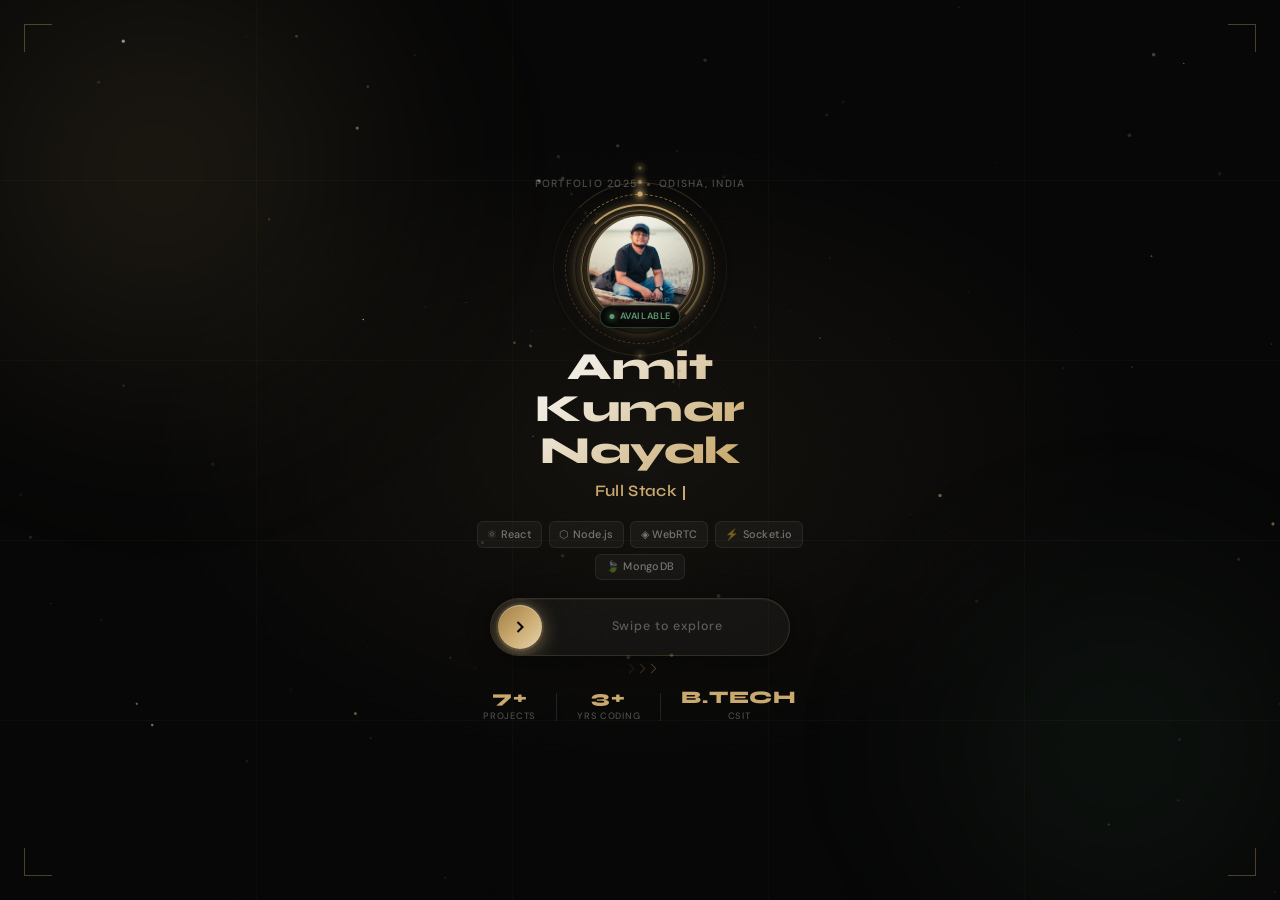
==== commit 4462936a: "Updated" ====
--- a/index.html
+++ b/index.html
@@ -15,8 +15,6 @@
 
 
 
-
-    
     <!-- ── Swipe to Unlock Screen ── -->
 <div id="lockScreen">
     <canvas id="lockCanvas"></canvas>
--- a/styles.css
+++ b/styles.css
@@ -45,25 +45,7 @@
     --sp-5: 40px; --sp-6: 48px; --sp-8: 64px; --sp-10: 80px;
 }
 
-/* Light theme overrides */
-[data-theme="light"] {
-    --bg:          #f7f4ee;
-    --bg-2:        #ede9e0;
-    --bg-3:        #e4dfd4;
-    --bg-glass:    rgba(247,244,238,0.80);
-    --bg-card:     rgba(0,0,0,0.025);
-    --border:      rgba(160,124,69,0.14);
-    --border-hover:rgba(160,124,69,0.42);
-    --border-glass:rgba(0,0,0,0.07);
-    --text:        #1c1814;
-    --text-muted:  #8a8070;
-    --text-dim:    #4a4035;
-    --shadow-sm:   0 2px 12px rgba(0,0,0,0.08);
-    --shadow-md:   0 8px 32px rgba(0,0,0,0.12);
-    --shadow-lg:   0 20px 60px rgba(0,0,0,0.16);
-    --shadow-gold: 0 0 30px rgba(160,124,69,0.18), 0 0 60px rgba(160,124,69,0.06);
-    --shadow-glow: 0 4px 20px rgba(160,124,69,0.22), 0 0 60px rgba(160,124,69,0.08);
-}
+
 
 html { scroll-behavior: smooth; overflow-x: hidden; }
 body {
@@ -1370,15 +1352,7 @@
 }
 
 /* Light mode adjustments */
-[data-theme="light"] .ts-track-wrap::before { background: linear-gradient(90deg, var(--bg), transparent); }
-[data-theme="light"] .ts-track-wrap::after  { background: linear-gradient(-90deg, var(--bg), transparent); }
-[data-theme="light"] .ps-mockup { background: rgba(0,0,0,0.08); }
-[data-theme="light"] .ps-topbar { background: rgba(0,0,0,0.1); }
-[data-theme="light"] .ps-body  { /* light mock colors stay */ }
-[data-theme="light"] .noise-overlay { opacity: 0.01; }
-[data-theme="light"] nav.scrolled { background: rgba(247,244,238,0.88); }
-[data-theme="light"] .cmd-palette { background: rgba(247,244,238,0.94); }
-[data-theme="light"] .hero-glow-ring { opacity: 0.4; }
+
 
 
 /* ═══════════════════════════════════════════════════
@@ -3199,14 +3173,6 @@
     100% { opacity: 0; }
 }
 
-
-
-
-
-
-
-
-
 @media (max-width: 420px) {
     .lock-track { width: 88vw; }
     .lock-name  { font-size: 1.5rem; }
@@ -3220,310 +3186,10 @@
 
 
 
-/* ── Roll Nav & Fan Nav — light mode fix ── */
-[data-theme="light"] .roll-btn,
-[data-theme="light"] .fan-btn {
-    background: rgba(0, 0, 0, 0.08) !important;
-    border: 1px solid rgba(0, 0, 0, 0.2) !important;
-    color: rgba(0, 0, 0, 0.75) !important;
-}
-
-[data-theme="light"] .roll-btn:hover,
-[data-theme="light"] .fan-btn:hover {
-    background: rgba(160, 124, 69, 0.18) !important;
-    border-color: rgba(160, 124, 69, 0.5) !important;
-    color: #a07c45 !important;
-}
-
-[data-theme="light"] .roll-counter,
-[data-theme="light"] .fan-counter {
-    color: #a07c45 !important;
-}
-
-[data-theme="light"] .roll-dot {
-    background: rgba(0, 0, 0, 0.2) !important;
-}
-
-[data-theme="light"] .roll-dot.active,
-[data-theme="light"] .fan-dot.active {
-    background: #a07c45 !important;
-    box-shadow: 0 0 6px rgba(160, 124, 69, 0.4) !important;
-}
-
-[data-theme="light"] .fan-dot {
-    background: rgba(0, 0, 0, 0.18) !important;
-}
-
-[data-theme="light"] .fan-hint {
-    color: rgba(0, 0, 0, 0.45) !important;
-}
-
-[data-theme="light"] .fan-hint kbd {
-    background: rgba(0, 0, 0, 0.07) !important;
-    border-color: rgba(0, 0, 0, 0.18) !important;
-    color: rgba(0, 0, 0, 0.55) !important;
-}
-
-/* Light mode project card */
-[data-theme="light"] .project-card {
-    background: #ffffff !important;
-    border-color: rgba(160, 124, 69, 0.2) !important;
-    box-shadow: 0 4px 20px rgba(0, 0, 0, 0.1) !important;
-}
-
-[data-theme="light"] .pc-body {
-    background: #ffffff !important;
-}
-
-[data-theme="light"] .pc-title-row h3 {
-    color: #1c1814 !important;
-}
-
-[data-theme="light"] .pc-desc {
-    color: #4a4035 !important;
-}
-
-[data-theme="light"] .pc-stack span {
-    background: rgba(160, 124, 69, 0.08) !important;
-    border-color: rgba(160, 124, 69, 0.2) !important;
-    color: #5a4a30 !important;
-}
-
-
-/* ── V-Meet Mosaic — Light Mode Fix ── */
-[data-theme="light"] .vmg-mosaic {
-    background: #e8e3da !important;
-    border-color: rgba(160, 124, 69, 0.4) !important;
-}
-
-[data-theme="light"] .vmg-cell {
-    background: #f0ebe0 !important;
-    border-color: rgba(160, 124, 69, 0.2) !important;
-}
-
-[data-theme="light"] .vmg-screenshot {
-    background: #f0ebe0 !important;
-}
-
-[data-theme="light"] .vmg-s-topbar,
-[data-theme="light"] .vmg-s-topbar.sm {
-    background: #e0dbd0 !important;
-    border-bottom-color: rgba(0,0,0,0.08) !important;
-}
-
-[data-theme="light"] .vmg-s-url { color: #8a8070 !important; }
-[data-theme="light"] .vmg-s-body { background: #ece7dd !important; }
-
-/* Grid cells */
-[data-theme="light"] .vmg-vcell {
-    background: rgba(0,0,0,0.04) !important;
-    border-color: rgba(0,0,0,0.08) !important;
-}
-[data-theme="light"] .vmg-vcell.vmg-active {
-    border-color: rgba(160,124,69,0.6) !important;
-    background: rgba(160,124,69,0.06) !important;
-}
-[data-theme="light"] .vmg-vname { color: rgba(0,0,0,0.55) !important; }
-
-/* Control row */
-[data-theme="light"] .vmg-ctrl-row {
-    background: #e4dfd4 !important;
-    border-top-color: rgba(0,0,0,0.07) !important;
-}
-[data-theme="light"] .vmg-cb {
-    background: rgba(0,0,0,0.06) !important;
-    border-color: rgba(0,0,0,0.12) !important;
-    color: rgba(0,0,0,0.6) !important;
-}
-[data-theme="light"] .vmg-cb.vmg-cb-on {
-    background: rgba(160,124,69,0.15) !important;
-    border-color: rgba(160,124,69,0.4) !important;
-    color: #a07c45 !important;
-}
-
-/* Chat sidebar */
-[data-theme="light"] .vmg-chat-sb {
-    background: #e8e3da !important;
-    border-right-color: rgba(0,0,0,0.08) !important;
-}
-[data-theme="light"] .vmg-csb-item.active { background: rgba(160,124,69,0.1) !important; }
-[data-theme="light"] .vmg-cn { color: rgba(0,0,0,0.8) !important; }
-[data-theme="light"] .vmg-cl { color: rgba(0,0,0,0.4) !important; }
-[data-theme="light"] .vmg-chat-msgs { background: #ece7dd !important; }
-[data-theme="light"] .vmg-msg span:first-child {
-    background: rgba(0,0,0,0.05) !important;
-    border-color: rgba(0,0,0,0.08) !important;
-    color: rgba(0,0,0,0.75) !important;
-}
-[data-theme="light"] .vmg-msg.out span:first-child {
-    background: rgba(160,124,69,0.15) !important;
-    border-color: rgba(160,124,69,0.3) !important;
-}
-
-/* Audio mini */
-[data-theme="light"] .vmg-audio-mini { background: #eae5db !important; }
-[data-theme="light"] .vmg-audio-stat { color: rgba(0,0,0,0.4) !important; }
-[data-theme="light"] .vmg-speak-label { color: #a07c45 !important; }
-
-/* Group mini */
-[data-theme="light"] .vmg-group-mini { background: #eae5db !important; }
-[data-theme="light"] .vmg-strip-mini {
-    background: rgba(0,0,0,0.06) !important;
-    border-top-color: rgba(0,0,0,0.07) !important;
-}
-[data-theme="light"] .vmg-sm-cell {
-    background: rgba(0,0,0,0.04) !important;
-    border-color: rgba(0,0,0,0.1) !important;
-}
-[data-theme="light"] .vmg-sm-cell.vmg-sm-me {
-    border-color: #a07c45 !important;
-    background: rgba(160,124,69,0.08) !important;
-}
-[data-theme="light"] .vmg-sm-cell small { color: rgba(0,0,0,0.45) !important; }
-[data-theme="light"] .vmg-pin-tag { color: #5a9b6e !important; }
-
-/* Dashboard mini */
-[data-theme="light"] .vmg-dash-mini { background: #eae5db !important; }
-[data-theme="light"] .vmg-dash-welcome { color: rgba(0,0,0,0.7) !important; }
-[data-theme="light"] .vmg-input-mini {
-    background: rgba(0,0,0,0.06) !important;
-    border-color: rgba(0,0,0,0.1) !important;
-    color: rgba(0,0,0,0.4) !important;
-}
-[data-theme="light"] .vmg-recent-label { color: rgba(0,0,0,0.35) !important; }
-[data-theme="light"] .vmg-recent-item {
-    background: rgba(0,0,0,0.04) !important;
-    border-color: rgba(0,0,0,0.08) !important;
-    color: rgba(0,0,0,0.45) !important;
-}
-
-/* Label */
-[data-theme="light"] .vmg-label {
-    background: rgba(255,255,255,0.7) !important;
-    color: rgba(0,0,0,0.5) !important;
-}
-[data-theme="light"] .vmg-cell:hover .vmg-label { color: #a07c45 !important; }
-
-/* Feature pills */
-[data-theme="light"] .vm-pill {
-    background: rgba(0,0,0,0.05) !important;
-    border-color: rgba(0,0,0,0.12) !important;
-    color: rgba(0,0,0,0.6) !important;
-}
-
-/* ── GitHub Section — Light Mode Fix ── */
-[data-theme="light"] .github-card {
-    background: #ffffff !important;
-    border-color: rgba(160, 124, 69, 0.2) !important;
-}
-
-[data-theme="light"] .github-graph-wrap {
-    background: #f0ebe0 !important;
-    border-color: rgba(0, 0, 0, 0.1) !important;
-    border-radius: 12px;
-    overflow: hidden;
-}
-
-/* Add a light overlay to soften the dark graph image */
-[data-theme="light"] .github-graph-wrap {
-    position: relative;
-}
-
-[data-theme="light"] .github-graph-img {
-    opacity: 0.85;
-    filter: invert(1) hue-rotate(180deg) brightness(0.85) contrast(1.1) !important;
-    border-radius: 10px;
-}
-
-[data-theme="light"] .gh-name {
-    color: #1c1814 !important;
-}
-
-[data-theme="light"] .gh-handle {
-    color: #8a8070 !important;
-}
-
-[data-theme="light"] .gh-stat-num {
-    color: #a07c45 !important;
-}
-
-[data-theme="light"] .gh-stat-label {
-    color: #8a8070 !important;
-}
-
-[data-theme="light"] .gh-avatar {
-    background: linear-gradient(135deg, #a07c45, #c9a96e) !important;
-    border-color: rgba(160, 124, 69, 0.3) !important;
-}
-
-[data-theme="light"] .gh-btn {
-    border-color: rgba(0, 0, 0, 0.15) !important;
-    color: #4a4035 !important;
-}
-
-[data-theme="light"] .gh-btn:hover {
-    border-color: rgba(160, 124, 69, 0.4) !important;
-    color: #a07c45 !important;
-}
-
-/* Fallback grid cells */
-[data-theme="light"] .gh-cell {
-    background: rgba(0, 0, 0, 0.06) !important;
-}
-[data-theme="light"] .gh-cell[data-level="1"] { background: rgba(160,124,69,0.15) !important; }
-[data-theme="light"] .gh-cell[data-level="2"] { background: rgba(160,124,69,0.35) !important; }
-[data-theme="light"] .gh-cell[data-level="3"] { background: rgba(160,124,69,0.6) !important; }
-[data-theme="light"] .gh-cell[data-level="4"] { background: #a07c45 !important; }
-
-
-/* ── Mobile Nav — Light Mode Fix ── */
-[data-theme="light"] nav ul {
-    background: rgba(247, 244, 238, 0.97) !important;
-    backdrop-filter: blur(24px) !important;
-    border-right: 1px solid rgba(160, 124, 69, 0.15);
-}
-
-[data-theme="light"] nav li {
-    border-bottom-color: rgba(0, 0, 0, 0.08) !important;
-}
-
-[data-theme="light"] nav a {
-    color: #4a4035 !important;
-}
-
-[data-theme="light"] nav a:hover,
-[data-theme="light"] nav a.active {
-    color: #a07c45 !important;
-    background: rgba(160, 124, 69, 0.08) !important;
-}
-
-/* Active "Home" highlight */
-[data-theme="light"] nav a.active {
-    background: rgba(160, 124, 69, 0.12) !important;
-    border-radius: 10px;
-}
-
-/* Nav icon buttons */
-[data-theme="light"] .nav-icon-btn {
-    border-color: rgba(0, 0, 0, 0.15) !important;
-    color: #4a4035 !important;
-}
-[data-theme="light"] .nav-icon-btn:hover {
-    background: rgba(160, 124, 69, 0.1) !important;
-    border-color: rgba(160, 124, 69, 0.4) !important;
-    color: #a07c45 !important;
-}
-
-/* Menu toggle hamburger lines */
-[data-theme="light"] .menu-toggle span {
-    background: #1c1814 !important;
-}
-
-/* Scrolled nav bar */
-[data-theme="light"] nav.scrolled {
-    background: rgba(247, 244, 238, 0.92) !important;
-    border-bottom-color: rgba(0, 0, 0, 0.08) !important;
-}
+
+
+
+
 
 
 
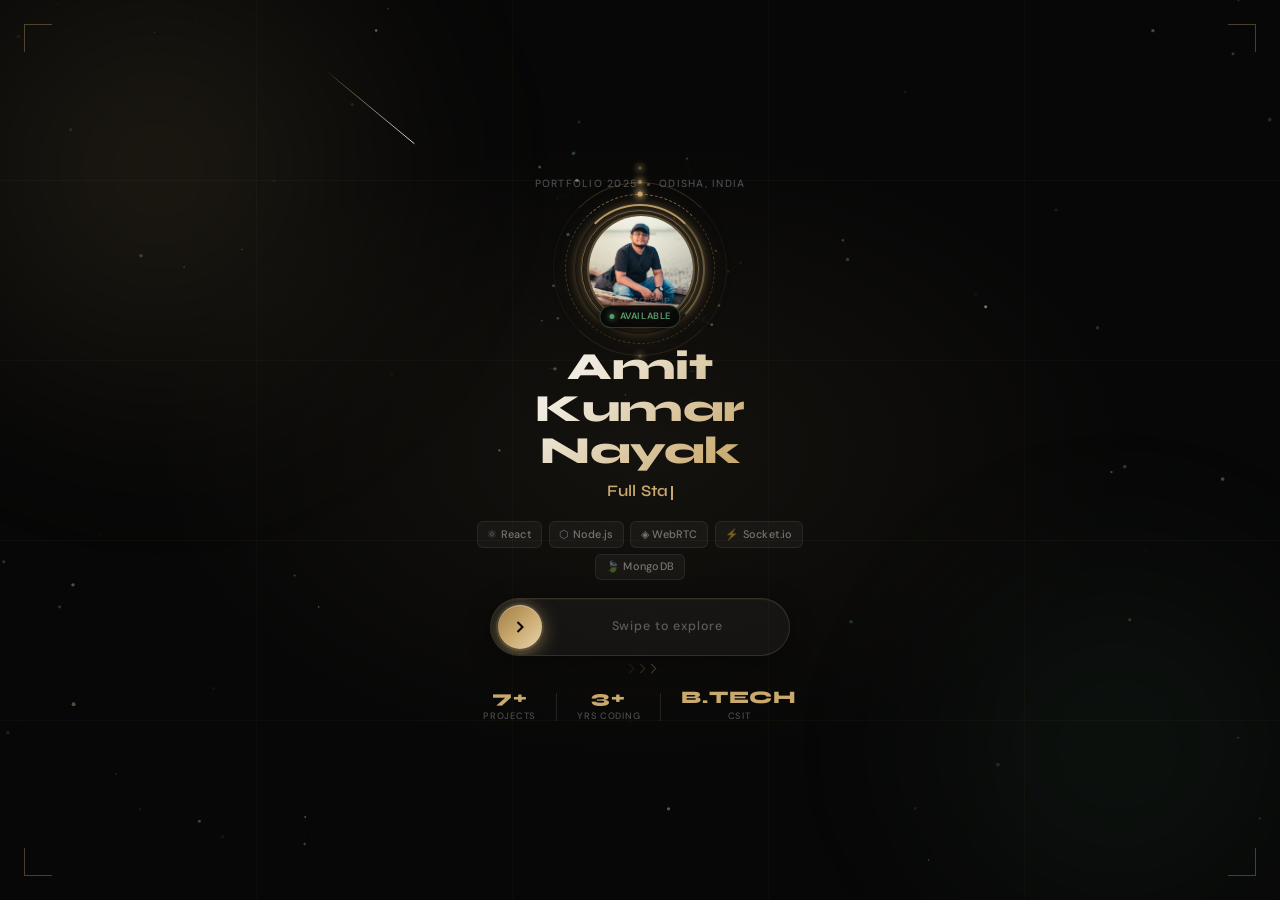
==== commit 6ca42b16: "first commit" ====
--- a/index.html
+++ b/index.html
@@ -9,6 +9,7 @@
     <link rel="preconnect" href="https://fonts.gstatic.com" crossorigin>
     <link href="https://fonts.googleapis.com/css2?family=Syne:wght@400;500;600;700;800&family=DM+Sans:ital,opsz,wght@0,9..40,300;0,9..40,400;0,9..40,500;1,9..40,300&display=swap" rel="stylesheet">
     <link rel="stylesheet" href="styles.css">
+    <link rel="stylesheet" href="index.css">
 </head>
 <body>
 
--- a/styles.css
+++ b/styles.css
@@ -169,16 +169,7 @@
 nav a:hover::after, nav a.active::after { left: 14px; right: 14px; }
 nav a:hover, nav a.active { color: var(--gold); background: rgba(201,169,110,0.07); }
 
-/* Nav Controls (theme + cmd palette) */
-.nav-controls { display: flex; align-items: center; gap: 0.5rem; margin-left: 0.75rem; flex-shrink: 0; }
-.nav-icon-btn {
-    width: 34px; height: 34px; border-radius: 8px;
-    background: transparent; border: 1px solid var(--border);
-    color: var(--text-dim); cursor: pointer;
-    display: flex; align-items: center; justify-content: center;
-    transition: all var(--transition); font-size: 0.85rem;
-    flex-shrink: 0;
-}
+
 .nav-icon-btn:hover { background: rgba(201,169,110,0.1); border-color: var(--border-hover); color: var(--gold); }
 .nav-resume-btn {
     margin-left: 0.25rem; flex-shrink: 0; padding: 0.45rem 1rem;
@@ -204,77 +195,6 @@
 .menu-toggle.active span:nth-child(2) { opacity: 0; transform: translateX(-8px); }
 .menu-toggle.active span:nth-child(3) { transform: rotate(-45deg) translate(5px, -5px); }
 
-/* ── Command Palette ───────────────────────────────── */
-.cmd-overlay {
-    position: fixed; inset: 0; z-index: 10000;
-    background: rgba(0,0,0,0.72); backdrop-filter: blur(8px);
-    display: none; align-items: flex-start; justify-content: center;
-    padding-top: 14vh;
-    animation: cmdFadeIn 0.18s ease both;
-}
-.cmd-overlay.open { display: flex; }
-@keyframes cmdFadeIn { from { opacity: 0; } to { opacity: 1; } }
-.cmd-palette {
-    width: min(560px, 90vw);
-    background: var(--bg-glass);
-    border: 1px solid var(--border-hover);
-    border-radius: var(--radius-lg);
-    backdrop-filter: blur(32px) saturate(180%);
-    box-shadow: var(--shadow-lg), 0 0 0 1px rgba(255,255,255,0.04);
-    overflow: hidden;
-    animation: cmdSlideIn 0.22s cubic-bezier(0.34,1.36,0.64,1) both;
-}
-@keyframes cmdSlideIn { from { opacity:0; transform:scale(0.94) translateY(-12px); } to { opacity:1; transform:scale(1) translateY(0); } }
-.cmd-input-wrap {
-    display: flex; align-items: center; gap: 0.75rem;
-    padding: 1rem 1.25rem; border-bottom: 1px solid var(--border);
-}
-.cmd-icon { color: var(--text-muted); flex-shrink: 0; font-size: 1rem; }
-.cmd-input {
-    flex: 1; background: none; border: none; outline: none;
-    font-family: 'DM Sans', sans-serif; font-size: 1rem;
-    color: var(--text); caret-color: var(--gold);
-}
-.cmd-input::placeholder { color: var(--text-muted); }
-.cmd-kbd {
-    font-size: 0.7rem; color: var(--text-muted);
-    background: rgba(255,255,255,0.06); border: 1px solid var(--border);
-    padding: 0.15rem 0.45rem; border-radius: 5px; font-family: monospace;
-    flex-shrink: 0;
-}
-.cmd-results { max-height: 340px; overflow-y: auto; padding: 0.5rem; }
-.cmd-group-label {
-    font-size: 0.68rem; font-weight: 700; letter-spacing: 0.12em;
-    text-transform: uppercase; color: var(--text-muted);
-    padding: 0.5rem 0.75rem 0.3rem;
-}
-.cmd-item {
-    display: flex; align-items: center; gap: 0.75rem;
-    padding: 0.7rem 0.75rem; border-radius: 10px;
-    cursor: pointer; transition: all var(--transition);
-    color: var(--text-dim); font-size: 0.9rem;
-}
-.cmd-item:hover, .cmd-item.selected {
-    background: rgba(201,169,110,0.1); color: var(--gold);
-    transform: translateX(4px);
-}
-.cmd-item-icon { font-size: 1rem; flex-shrink: 0; width: 20px; text-align: center; }
-.cmd-item-label { flex: 1; }
-.cmd-item-shortcut {
-    font-size: 0.7rem; color: var(--text-muted);
-    background: rgba(255,255,255,0.05); padding: 0.15rem 0.45rem;
-    border-radius: 4px; font-family: monospace;
-}
-.cmd-footer {
-    padding: 0.6rem 1.25rem; border-top: 1px solid var(--border);
-    display: flex; gap: 1rem; align-items: center;
-}
-.cmd-hint { font-size: 0.7rem; color: var(--text-muted); display: flex; align-items: center; gap: 0.3rem; }
-.cmd-hint kbd {
-    background: rgba(255,255,255,0.06); border: 1px solid var(--border);
-    border-radius: 3px; padding: 0.1rem 0.35rem; font-size: 0.65rem;
-    font-family: monospace; color: var(--text-dim);
-}
 
 /* ── Container ─────────────────────────────────────── */
 .container { max-width: 1200px; margin: 0 auto; padding: 0 1.5rem; position: relative; z-index: 1; }
@@ -404,6 +324,7 @@
 .hero {
     min-height: 100vh; display: flex; align-items: center;
     justify-content: space-between; gap: 4rem;
+    margin-top: 4.5rem;
     padding-top: 110px; padding-bottom: 3rem; position: relative;
 }
 
@@ -437,6 +358,7 @@
     color: var(--green); background: rgba(90,155,110,0.08);
     border: 1px solid rgba(90,155,110,0.22);
     padding: 0.35rem 0.9rem; border-radius: 50px; margin-bottom: 1.5rem;
+      margin-top: 4.5rem;
     backdrop-filter: blur(8px);
     box-shadow: 0 2px 12px rgba(90,155,110,0.1);
     transition: all var(--transition);
@@ -1333,7 +1255,6 @@
     .github-stats-row { gap: 1.5rem; }
     .gh-graph-grid { grid-template-columns: repeat(26, 1fr); }
     .hire-float { bottom: 1.2rem; right: 1.2rem; font-size: 0.76rem; padding: 0.55rem 1rem; }
-    .cmd-overlay { padding-top: 8vh; }
 }
 
 
@@ -2618,1245 +2539,6 @@
 
 
 
-/* ══════════════════════════════════════════════════
-   LOCK SCREEN — PREMIUM v2
-══════════════════════════════════════════════════ */
-#lockScreen {
-    position: fixed;
-    inset: 0;
-    z-index: 999999;
-    background: #070707;
-    display: flex;
-    align-items: center;
-    justify-content: center;
-    overflow: hidden;
-    transition: opacity 0.7s cubic-bezier(0.4,0,0.2,1),
-                visibility 0.7s ease;
-}
-#lockScreen.lock-unlocked {
-    opacity: 0;
-    visibility: hidden;
-    pointer-events: none;
-}
-
-/* Particle canvas */
-#lockCanvas {
-    position: absolute;
-    inset: 0;
-    width: 100%;
-    height: 100%;
-    pointer-events: none;
-}
-
-/* Grid overlay lines */
-.lock-grid-lines {
-    position: absolute;
-    inset: 0;
-    pointer-events: none;
-    z-index: 0;
-}
-.lock-grid-lines div {
-    position: absolute;
-    background: rgba(201,169,110,0.035);
-}
-.lock-grid-lines div:nth-child(1) { width: 1px; height: 100%; left: 20%; }
-.lock-grid-lines div:nth-child(2) { width: 1px; height: 100%; left: 40%; }
-.lock-grid-lines div:nth-child(3) { width: 1px; height: 100%; left: 60%; }
-.lock-grid-lines div:nth-child(4) { width: 1px; height: 100%; left: 80%; }
-.lock-grid-lines div:nth-child(5) { height: 1px; width: 100%; top: 20%; }
-.lock-grid-lines div:nth-child(6) { height: 1px; width: 100%; top: 40%; }
-.lock-grid-lines div:nth-child(7) { height: 1px; width: 100%; top: 60%; }
-.lock-grid-lines div:nth-child(8) { height: 1px; width: 100%; top: 80%; }
-
-/* Corner accent brackets */
-.lock-corner {
-    position: absolute;
-    width: 28px;
-    height: 28px;
-    border-color: rgba(201,169,110,0.35);
-    border-style: solid;
-    pointer-events: none;
-    z-index: 1;
-}
-.lock-c1 { top: 24px; left: 24px;  border-width: 1.5px 0 0 1.5px; }
-.lock-c2 { top: 24px; right: 24px; border-width: 1.5px 1.5px 0 0; }
-.lock-c3 { bottom: 24px; left: 24px;  border-width: 0 0 1.5px 1.5px; }
-.lock-c4 { bottom: 24px; right: 24px; border-width: 0 1.5px 1.5px 0; }
-
-/* Content stack */
-.lock-content {
-    position: relative;
-    z-index: 2;
-    display: flex;
-    flex-direction: column;
-    align-items: center;
-    gap: 1.1rem;
-    text-align: center;
-    padding: 2rem 1.5rem;
-    width: 100%;
-    max-width: 400px;
-    animation: lockContentIn 0.9s cubic-bezier(0,0,0.2,1) both;
-}
-@keyframes lockContentIn {
-    from { opacity: 0; transform: translateY(28px); filter: blur(6px); }
-    to   { opacity: 1; transform: translateY(0);    filter: blur(0); }
-}
-
-/* Top bar */
-.lock-top-bar {
-    display: flex;
-    align-items: center;
-    gap: 0.6rem;
-    animation: lockFadeIn 0.6s 0.3s ease both;
-}
-@keyframes lockFadeIn { from { opacity: 0; } to { opacity: 1; } }
-.lock-top-tag {
-    font-family: 'DM Sans', sans-serif;
-    font-size: 0.65rem;
-    font-weight: 500;
-    letter-spacing: 0.12em;
-    text-transform: uppercase;
-    color: rgba(255,255,255,0.28);
-}
-.lock-top-dot {
-    width: 3px;
-    height: 3px;
-    border-radius: 50%;
-    background: rgba(201,169,110,0.4);
-}
-
-/* Avatar */
-.lock-avatar-wrap {
-    position: relative;
-    width: 110px;
-    height: 110px;
-    display: flex;
-    align-items: center;
-    justify-content: center;
-    margin: 0.25rem 0;
-}
-
-
-
-/* ─── Base ring ─────────────────────────── */
-.lock-ring {
-  position: absolute;
-  border-radius: 50%;
-  border: 1px solid transparent;
-  pointer-events: none;
-}
-
-/* ─── Ring 1 – primary arc sweep with glow ── */
-.lock-ring-1 {
-  inset: -10px;
-  border: 2px solid transparent;
-  border-top-color: rgba(201,169,110,0.9);
-  border-right-color: rgba(201,169,110,0.45);
-  box-shadow:
-    0 0 10px rgba(201,169,110,0.3),
-    inset 0 0 6px rgba(201,169,110,0.1);
-  animation: lockSpin 3.5s cubic-bezier(0.4,0,0.6,1) infinite;
-}
-
-/* ─── Ring 2 – dashed counter-spin ──────── */
-.lock-ring-2 {
-  inset: -20px;
-  border: 1px dashed rgba(201,169,110,0.28);
-  border-top-color: rgba(201,169,110,0.6);
-  animation: lockSpin 7s linear infinite reverse;
-}
-
-/* ─── Ring 3 – ghost drift ───────────────── */
-.lock-ring-3 {
-  inset: -32px;
-  border: 1px solid rgba(201,169,110,0.07);
-  border-top-color: rgba(201,169,110,0.22);
-  border-bottom-color: rgba(201,169,110,0.13);
-  animation: lockSpin 13s linear infinite;
-}
-
-/* ─── Ring 4 – outer halo (new) ─────────── */
-.lock-ring-4 {
-  inset: -46px;
-  border: 1px solid transparent;
-  border-top-color: rgba(201,169,110,0.1);
-  animation: lockSpin 20s linear infinite reverse;
-}
-
-/* ─── Orbiting dot tracks (new) ─────────── */
-.lock-dot-track {
-  position: absolute;
-  border-radius: 50%;
-  pointer-events: none;
-}
-
-.lock-dot-track-1 {
-  inset: -20px;
-  animation: lockSpin 7s linear infinite;
-}
-
-.lock-dot-track-2 {
-  inset: -32px;
-  animation: lockSpin 11s linear infinite reverse;
-}
-
-.lock-dot-track-3 {
-  inset: -46px;
-  animation: lockSpin 17s linear infinite;
-}
-
-.lock-dot {
-  position: absolute;
-  border-radius: 50%;
-  background: rgba(201,169,110,1);
-  top: 0;
-  left: 50%;
-  transform: translate(-50%, -50%);
-  box-shadow:
-    0 0 5px 2px rgba(201,169,110,0.65),
-    0 0 10px 3px rgba(201,169,110,0.25);
-}
-
-.lock-dot-track-1 .lock-dot { width: 5px; height: 5px; }
-.lock-dot-track-2 .lock-dot { width: 4px; height: 4px; opacity: 0.75; }
-.lock-dot-track-3 .lock-dot { width: 3px; height: 3px; opacity: 0.5; }
-
-/* second dot on track-2, opposite side */
-.lock-dot-track-2 .lock-dot-2 {
-  top: auto;
-  bottom: 0;
-  transform: translate(-50%, 50%);
-  width: 3px; height: 3px;
-  opacity: 0.4;
-}
-
-/* ─── Inner avatar pulse halo (new) ─────── */
-.lock-ring-inner {
-  position: absolute;
-  inset: -4px;
-  border-radius: 50%;
-  border: 1.5px solid rgba(201,169,110,0.5);
-  box-shadow:
-    0 0 0 1px rgba(201,169,110,0.1),
-    0 0 12px rgba(201,169,110,0.2);
-  animation: lockPulse 3s ease-in-out infinite;
-  pointer-events: none;
-}
-
-/* ─── Status dot heartbeat (new) ────────── */
-.lock-status-dot {
-  animation: lockHeartbeat 2s ease-in-out infinite;
-}
-
-/* ─── Keyframes ──────────────────────────── */
-@keyframes lockSpin {
-  to { transform: rotate(360deg); }
-}
-
-@keyframes lockPulse {
-  0%, 100% {
-    opacity: 0.55;
-    box-shadow:
-      0 0 0 1px rgba(201,169,110,0.07),
-      0 0 8px rgba(201,169,110,0.12);
-  }
-  50% {
-    opacity: 1;
-    box-shadow:
-      0 0 0 1px rgba(201,169,110,0.18),
-      0 0 18px rgba(201,169,110,0.32);
-  }
-}
-
-@keyframes lockHeartbeat {
-  0%, 100% { transform: scale(1);    opacity: 1; }
-  40%       { transform: scale(1.6); opacity: 0.85; }
-  60%       { transform: scale(0.8); opacity: 1; }
-}
-
-
-.lock-avatar-img {
-    width: 100%;
-    height: 100%;
-    border-radius: 50%;
-    overflow: hidden;
-    border: 2.5px solid rgba(201,169,110,0.45);
-    background: linear-gradient(135deg, #1a1410, #2a2018);
-    display: flex;
-    align-items: center;
-    justify-content: center;
-    font-family: 'Syne', sans-serif;
-    font-size: 1.4rem;
-    font-weight: 800;
-    color: #c9a96e;
-    animation: lockAvatarFloat 5s ease-in-out infinite;
-    box-shadow: 0 0 0 4px rgba(201,169,110,0.08),
-                0 0 40px rgba(201,169,110,0.18);
-}
-.lock-avatar-img img {
-    width: 100%;
-    height: 100%;
-    object-fit: cover;
-    display: block;
-}
-@keyframes lockAvatarFloat {
-    0%,100% { transform: translateY(0); }
-    50%      { transform: translateY(-7px); }
-}
-.lock-avail-ring {
-    position: absolute;
-    bottom: -4px;
-    left: 50%;
-    transform: translateX(-50%);
-    display: flex;
-    align-items: center;
-    gap: 0.35rem;
-    font-family: 'DM Sans', sans-serif;
-    font-size: 0.58rem;
-    font-weight: 600;
-    letter-spacing: 0.06em;
-    text-transform: uppercase;
-    color: #5a9b6e;
-    background: rgba(8,8,8,0.95);
-    border: 1px solid rgba(90,155,110,0.35);
-    border-radius: 20px;
-    padding: 0.18rem 0.55rem;
-    white-space: nowrap;
-    box-shadow: 0 2px 12px rgba(0,0,0,0.6);
-}
-.lock-avail-ring span {
-    width: 5px;
-    height: 5px;
-    border-radius: 50%;
-    background: #5a9b6e;
-    box-shadow: 0 0 6px #5a9b6e;
-    animation: pulse 2s infinite;
-    flex-shrink: 0;
-}
-
-/* Name block */
-.lock-name-block { animation: lockFadeIn 0.6s 0.2s ease both; }
-.lock-name {
-    font-family: 'Syne', sans-serif;
-    font-size: clamp(1.65rem, 6vw, 2.4rem);
-    font-weight: 800;
-    color: #f0ebe0;
-    line-height: 1.1;
-    letter-spacing: -0.01em;
-    background: linear-gradient(135deg, #f0ebe0 30%, #c9a96e 80%, #e8d5b0 100%);
-    -webkit-background-clip: text;
-    -webkit-text-fill-color: transparent;
-    background-clip: text;
-    margin-bottom: 0.35rem;
-}
-.lock-role {
-    font-family: 'Syne', sans-serif;
-    font-size: clamp(0.82rem, 2.5vw, 1rem);
-    font-weight: 600;
-    color: #c9a96e;
-    letter-spacing: 0.02em;
-    min-height: 1.4rem;
-}
-.lock-role-cursor {
-    display: inline-block;
-    width: 2px;
-    height: 0.85em;
-    background: #c9a96e;
-    margin-left: 2px;
-    vertical-align: text-bottom;
-    animation: blink 1.1s step-end infinite;
-}
-
-/* Tech row */
-.lock-tech-row {
-    display: flex;
-    flex-wrap: wrap;
-    justify-content: center;
-    gap: 0.4rem;
-    animation: lockFadeIn 0.6s 0.35s ease both;
-}
-.lock-tech-row span {
-    font-family: 'DM Sans', sans-serif;
-    font-size: 0.68rem;
-    font-weight: 500;
-    color: rgba(255,255,255,0.4);
-    background: rgba(255,255,255,0.04);
-    border: 1px solid rgba(255,255,255,0.07);
-    padding: 0.22rem 0.6rem;
-    border-radius: 6px;
-    letter-spacing: 0.02em;
-    transition: all 0.3s ease;
-}
-.lock-tech-row span:hover {
-    color: #c9a96e;
-    border-color: rgba(201,169,110,0.3);
-    background: rgba(201,169,110,0.06);
-}
-
-/* Swipe track */
-.lock-swipe-wrap {
-    display: flex;
-    flex-direction: column;
-    align-items: center;
-    gap: 0.55rem;
-    width: 100%;
-    animation: lockFadeIn 0.6s 0.45s ease both;
-}
-.lock-track {
-    position: relative;
-    width: min(300px, 90vw);
-    height: 58px;
-    border-radius: 50px;
-    background: rgba(255,255,255,0.04);
-    border: 1px solid rgba(201,169,110,0.18);
-    overflow: hidden;
-    user-select: none;
-    -webkit-user-select: none;
-    touch-action: none;
-    box-shadow: inset 0 1px 0 rgba(255,255,255,0.04),
-                0 4px 24px rgba(0,0,0,0.4);
-}
-.lock-track-fill {
-    position: absolute;
-    inset: 0;
-    width: 0%;
-    background: linear-gradient(90deg, rgba(201,169,110,0.18), rgba(201,169,110,0.04));
-    border-radius: 50px;
-    transition: width 0.05s linear;
-    pointer-events: none;
-}
-.lock-track-shimmer {
-    position: absolute;
-    top: 0; bottom: 0;
-    width: 60px;
-    background: linear-gradient(90deg, transparent, rgba(255,255,255,0.04), transparent);
-    border-radius: 50px;
-    animation: lockShimmer 2.5s ease-in-out infinite;
-    pointer-events: none;
-}
-@keyframes lockShimmer {
-    0%   { left: -60px; }
-    100% { left: calc(100% + 60px); }
-}
-.lock-thumb {
-    position: absolute;
-    left: 7px;
-    top: 50%;
-    transform: translateY(-50%);
-    width: 44px;
-    height: 44px;
-    border-radius: 50%;
-    background: linear-gradient(135deg, #a07c45, #c9a96e, #e8d5b0);
-    color: #080808;
-    display: flex;
-    align-items: center;
-    justify-content: center;
-    cursor: grab;
-    z-index: 3;
-    box-shadow: 0 4px 20px rgba(201,169,110,0.55),
-                0 0 0 2px rgba(201,169,110,0.15),
-                inset 0 1px 0 rgba(255,255,255,0.35);
-    touch-action: none;
-    transition: box-shadow 0.2s ease, transform 0.15s ease;
-    will-change: left;
-}
-.lock-thumb:active, .lock-thumb.dragging { cursor: grabbing; }
-.lock-thumb.dragging {
-    box-shadow: 0 8px 32px rgba(201,169,110,0.7),
-                0 0 0 3px rgba(201,169,110,0.25),
-                inset 0 1px 0 rgba(255,255,255,0.35);
-    transform: translateY(-50%) scale(1.06);
-}
-.lock-swipe-label {
-    position: absolute;
-    inset: 0;
-    display: flex;
-    align-items: center;
-    justify-content: center;
-    font-family: 'DM Sans', sans-serif;
-    font-size: 0.78rem;
-    font-weight: 500;
-    color: rgba(255,255,255,0.3);
-    letter-spacing: 0.08em;
-    pointer-events: none;
-    transition: opacity 0.15s ease;
-    padding-left: 55px;
-}
-
-/* Chevron arrows below track */
-.lock-swipe-arrows {
-    display: flex;
-    gap: 4px;
-    align-items: center;
-}
-.lock-swipe-arrows span {
-    display: block;
-    width: 7px;
-    height: 7px;
-    border-right: 1.5px solid rgba(201,169,110,0.4);
-    border-bottom: 1.5px solid rgba(201,169,110,0.4);
-    transform: rotate(-45deg);
-    animation: lockArrowPulse 1.8s ease-in-out infinite;
-}
-.lock-swipe-arrows span:nth-child(1) { animation-delay: 0s;    opacity: 0.3; }
-.lock-swipe-arrows span:nth-child(2) { animation-delay: 0.18s; opacity: 0.55; }
-.lock-swipe-arrows span:nth-child(3) { animation-delay: 0.36s; opacity: 0.8; }
-@keyframes lockArrowPulse {
-    0%,100% { transform: rotate(-45deg) translateX(0); }
-    50%      { transform: rotate(-45deg) translateX(4px); }
-}
-
-/* Footer stats */
-.lock-footer-stats {
-    display: flex;
-    align-items: center;
-    gap: 1.25rem;
-    animation: lockFadeIn 0.6s 0.55s ease both;
-}
-.lock-stat {
-    display: flex;
-    flex-direction: column;
-    align-items: center;
-    gap: 0.15rem;
-}
-.lock-stat span {
-    font-family: 'Syne', sans-serif;
-    font-size: 1.1rem;
-    font-weight: 800;
-    color: #c9a96e;
-    line-height: 1;
-}
-.lock-stat {
-    font-family: 'DM Sans', sans-serif;
-    font-size: 0.58rem;
-    font-weight: 500;
-    letter-spacing: 0.08em;
-    text-transform: uppercase;
-    color: rgba(255,255,255,0.28);
-}
-.lock-stat-sep {
-    width: 1px;
-    height: 28px;
-    background: rgba(255,255,255,0.1);
-}
-
-/* Unlock ripple */
-@keyframes lockRipple {
-    0%   { transform: translate(-50%,-50%) scale(0.8); opacity: 1; }
-    100% { transform: translate(-50%,-50%) scale(3.5); opacity: 0; }
-}
-.lock-ripple {
-    position: absolute;
-    width: 44px;
-    height: 44px;
-    border-radius: 50%;
-    border: 2px solid #c9a96e;
-    top: 50%;
-    left: 50%;
-    transform: translate(-50%,-50%);
-    animation: lockRipple 0.6s ease-out forwards;
-    pointer-events: none;
-    z-index: 4;
-}
-/* flash white on unlock */
-#lockScreen.lock-flash::after {
-    content: '';
-    position: absolute;
-    inset: 0;
-    background: rgba(201,169,110,0.08);
-    animation: lockFlash 0.5s ease-out forwards;
-    pointer-events: none;
-    z-index: 5;
-}
-@keyframes lockFlash {
-    0%   { opacity: 1; }
-    100% { opacity: 0; }
-}
-
-@media (max-width: 420px) {
-    .lock-track { width: 88vw; }
-    .lock-name  { font-size: 1.5rem; }
-    .lock-corner { width: 18px; height: 18px; top: 14px; left: 14px; }
-    .lock-c2 { top: 14px; left: auto; right: 14px; }
-    .lock-c3 { top: auto; bottom: 14px; }
-    .lock-c4 { top: auto; left: auto; bottom: 14px; right: 14px; }
-}
-
-
-
-
-
-
-
-
-
-
-
-
-
-
-/* ══════════════════════════════════════════════════
-   HERO IMAGE — COMPLETELY FIXED (no movement)
-══════════════════════════════════════════════════ */
-
-/* 1. Kill JS parallax — !important beats JS inline styles */
-#heroImgWrap {
-    transform: none !important;
-    will-change: auto !important;
-}
-
-/* 2. Kill the heroFloat bobbing animation on the image shell */
-.hero-img-outer {
-    animation: none !important;
-    transform: none !important;
-}
-
-/* 3. Kill the hover scale on the photo itself */
-.hero-img-outer:hover .hero-img {
-    transform: none !important;
-}
-
-/* 4. Responsive safety — stays centered on mobile too */
-@media (max-width: 768px) {
-    #heroImgWrap {
-        transform: none !important;
-    }
-}
-/* ══════════════════════════════════════════════════
-   LOCK SCREEN IMAGE — COMPLETELY FIXED (no movement)
-══════════════════════════════════════════════════ */
-
-/* Kill the lockAvatarFloat bobbing on the lock screen photo */
-.lock-avatar-img {
-    animation: none !important;
-    transform: none !important;
-}
-
-/* Keep rings spinning — only stop the image itself */
-.lock-ring-1,
-.lock-ring-2,
-.lock-ring-3 {
-    animation-play-state: running !important;
-}
-
-/* ══════════════════════════════════════════════════
-   LOCK SCREEN — ANIMATED BACKGROUND
-══════════════════════════════════════════════════ */
-
-/* Drifting aurora blob — gold, top-left */
-#lockScreen::before {
-    content: '';
-    position: absolute;
-    width: 700px; height: 700px;
-    border-radius: 50%;
-    background: radial-gradient(circle, rgba(201,169,110,0.13) 0%, transparent 65%);
-    top: -20%; left: -15%;
-    filter: blur(70px);
-    animation: lockAurora1 16s ease-in-out infinite;
-    z-index: 0;
-    pointer-events: none;
-}
-
-/* Drifting aurora blob — teal, bottom-right */
-#lockScreen::after {
-    content: '';
-    position: absolute;
-    width: 580px; height: 580px;
-    border-radius: 50%;
-    background: radial-gradient(circle, rgba(90,155,110,0.09) 0%, transparent 65%);
-    bottom: -15%; right: -10%;
-    filter: blur(60px);
-    animation: lockAurora2 20s ease-in-out infinite;
-    z-index: 0;
-    pointer-events: none;
-}
-
-@keyframes lockAurora1 {
-    0%,100% { transform: translate(0,0) scale(1); opacity: 0.7; }
-    25%      { transform: translate(120px,-90px) scale(1.15); opacity: 1; }
-    50%      { transform: translate(50px,110px) scale(0.9); opacity: 0.55; }
-    75%      { transform: translate(-90px,40px) scale(1.08); opacity: 0.85; }
-}
-
-@keyframes lockAurora2 {
-    0%,100% { transform: translate(0,0) scale(1); opacity: 0.6; }
-    30%      { transform: translate(-110px,80px) scale(1.12); opacity: 0.9; }
-    60%      { transform: translate(90px,-100px) scale(0.92); opacity: 0.45; }
-    80%      { transform: translate(-50px,-55px) scale(1.06); opacity: 0.72; }
-}
-
-/* Breathing center glow */
-.lock-grid-lines::before {
-    content: '';
-    position: absolute;
-    inset: 0;
-    background: radial-gradient(ellipse 55% 50% at 50% 50%, rgba(201,169,110,0.07) 0%, transparent 70%);
-    animation: lockCenterBreathe 5s ease-in-out infinite;
-    pointer-events: none;
-}
-
-@keyframes lockCenterBreathe {
-    0%,100% { opacity: 0.5; transform: scale(1); }
-    50%      { opacity: 1;   transform: scale(1.1); }
-}
-
-/* Horizontal scan line sweeping top → bottom */
-.lock-grid-lines::after {
-    content: '';
-    position: absolute;
-    left: 0; right: 0; height: 1px;
-    background: linear-gradient(90deg,
-        transparent 0%, rgba(201,169,110,0) 10%,
-        rgba(201,169,110,0.55) 50%,
-        rgba(201,169,110,0) 90%, transparent 100%);
-    top: -1px;
-    animation: lockScanLine 8s linear infinite;
-    pointer-events: none;
-}
-
-@keyframes lockScanLine {
-    0%   { top: -1px;  opacity: 0; }
-    4%   { opacity: 1; }
-    96%  { opacity: 0.7; }
-    100% { top: 100%;  opacity: 0; }
-}
-
-/* Grid lines — staggered pulse */
-.lock-grid-lines div {
-    animation: lockGridPulse 4s ease-in-out infinite !important;
-}
-.lock-grid-lines div:nth-child(1) { animation-delay: 0s !important; }
-.lock-grid-lines div:nth-child(2) { animation-delay: 0.55s !important; }
-.lock-grid-lines div:nth-child(3) { animation-delay: 1.1s !important; }
-.lock-grid-lines div:nth-child(4) { animation-delay: 1.65s !important; }
-.lock-grid-lines div:nth-child(5) { animation-delay: 0.28s !important; }
-.lock-grid-lines div:nth-child(6) { animation-delay: 0.83s !important; }
-.lock-grid-lines div:nth-child(7) { animation-delay: 1.38s !important; }
-.lock-grid-lines div:nth-child(8) { animation-delay: 1.93s !important; }
-
-@keyframes lockGridPulse {
-    0%,100% { opacity: 0.4; }
-    50%      { opacity: 1; }
-}
-
-/* ══════════════════════════════════════════════════
-   LOCK SCREEN AVATAR — ANIMATED BACKGROUND
-══════════════════════════════════════════════════ */
-
-/* Allow pseudo-element layering inside the circle */
-.lock-avatar-img {
-    position: relative;
-    overflow: hidden;
-}
-
-/* Rotating golden aurora sweep — clipped to circle by parent */
-.lock-avatar-img::before {
-    content: '';
-    position: absolute;
-    inset: -60%;
-    width: 220%;
-    height: 220%;
-    background: conic-gradient(
-        from 0deg,
-        rgba(201,169,110,0)      0deg,
-        rgba(201,169,110,0.45)  50deg,
-        rgba(232,213,176,0.25)  80deg,
-        rgba(201,169,110,0)    120deg,
-        rgba(90,155,110,0.18)  200deg,
-        rgba(201,169,110,0)    260deg,
-        rgba(201,169,110,0.35) 320deg,
-        rgba(201,169,110,0)    360deg
-    );
-    animation: lockAvatarSweep 5s linear infinite;
-    z-index: 0;
-    pointer-events: none;
-}
-
-/* Second layer — slower counter-rotation for depth */
-.lock-avatar-img::after {
-    content: '';
-    position: absolute;
-    inset: -60%;
-    width: 220%;
-    height: 220%;
-    background: conic-gradient(
-        from 0deg,
-        rgba(90,155,110,0)     0deg,
-        rgba(90,155,110,0.18) 80deg,
-        rgba(90,155,110,0)   160deg,
-        rgba(201,169,110,0.2) 240deg,
-        rgba(90,155,110,0)   360deg
-    );
-    animation: lockAvatarSweep 9s linear infinite reverse;
-    z-index: 0;
-    pointer-events: none;
-}
-
-@keyframes lockAvatarSweep {
-    from { transform: rotate(0deg); }
-    to   { transform: rotate(360deg); }
-}
-
-/* Keep the photo & fallback text above the aurora layers */
-.lock-avatar-img img,
-.lock-avatar-img span {
-    position: relative;
-    z-index: 1;
-}
-
-/* Pulsing box-shadow to match the aurora rhythm */
-.lock-avatar-img {
-    animation: lockAvatarGlow 5s ease-in-out infinite !important;
-    transform: none !important;
-}
-
-@keyframes lockAvatarGlow {
-    0%,100% {
-        box-shadow:
-            0 0 0 4px rgba(201,169,110,0.08),
-            0 0 30px rgba(201,169,110,0.25),
-            0 0 60px rgba(201,169,110,0.08);
-    }
-    50% {
-        box-shadow:
-            0 0 0 4px rgba(201,169,110,0.18),
-            0 0 50px rgba(201,169,110,0.45),
-            0 0 90px rgba(201,169,110,0.18);
-    }
-}
-
-.lock-avail-ring {
-    z-index: 100 !important;
-    position: absolute !important;
-    bottom: -4px !important;
-    left: 50% !important;
-    transform: translateX(-50%) !important;
-}
-
-/* ══════════════════════════════════════════════════
-   AVATAR FLIP CARD
-══════════════════════════════════════════════════ */
-.lock-avatar-wrap {
-    perspective: 900px;
-}
-
-.lock-avatar-img {
-    transform-style: preserve-3d !important;
-    transition: transform 0.7s cubic-bezier(0.34,1.1,0.64,1) !important;
-    cursor: pointer;
-}
-
-.lock-avatar-img.flipped {
-    transform: rotateY(180deg) !important;
-}
-
-/* Back face */
-.lock-avatar-back {
-    position: absolute;
-    inset: 0;
-    border-radius: 50%;
-    backface-visibility: hidden;
-    -webkit-backface-visibility: hidden;
-    transform: rotateY(180deg);
-    z-index: 2;
-    display: flex;
-    flex-direction: column;
-    align-items: center;
-    justify-content: center;
-    gap: 6px;
-    background: linear-gradient(135deg, #1a1410, #2a2018);
-    border: 2px solid rgba(201,169,110,0.45);
-    overflow: hidden;
-}
-
-/* Front face — keep photo visible */
-.lock-avatar-img img,
-.lock-avatar-img span {
-    backface-visibility: hidden;
-    -webkit-backface-visibility: hidden;
-}
-
-/* Back — initials circle */
-.lock-avatar-back .av-initials {
-    width: 58px;
-    height: 58px;
-    border-radius: 50%;
-    background: linear-gradient(135deg, #a07c45, #c9a96e, #e8d5b0);
-    display: flex;
-    align-items: center;
-    justify-content: center;
-    font-family: 'Syne', sans-serif;
-    font-size: 1.3rem;
-    font-weight: 800;
-    color: #080808;
-    box-shadow: 0 0 20px rgba(201,169,110,0.5);
-    animation: avInitialsPulse 2.5s ease-in-out infinite;
-}
-
-@keyframes avInitialsPulse {
-    0%,100% { box-shadow: 0 0 20px rgba(201,169,110,0.5); }
-    50%      { box-shadow: 0 0 40px rgba(201,169,110,0.85), 0 0 60px rgba(201,169,110,0.3); }
-}
-
-/* Back — name + role */
-.lock-avatar-back .av-name {
-    font-family: 'Syne', sans-serif;
-    font-size: 0.72rem;
-    font-weight: 700;
-    color: #c9a96e;
-    letter-spacing: 0.06em;
-    text-align: center;
-    line-height: 1.3;
-}
-
-.lock-avatar-back .av-role {
-    font-family: 'DM Sans', sans-serif;
-    font-size: 0.55rem;
-    font-weight: 500;
-    color: rgba(255,255,255,0.4);
-    letter-spacing: 0.1em;
-    text-transform: uppercase;
-    text-align: center;
-}
-
-/* Tap hint on front */
-.lock-avatar-tap-hint {
-    position: absolute;
-    bottom: 14px;
-    left: 50%;
-    transform: translateX(-50%);
-    font-size: 0.5rem;
-    font-weight: 600;
-    letter-spacing: 0.1em;
-    text-transform: uppercase;
-    color: rgba(255,255,255,0.28);
-    white-space: nowrap;
-    z-index: 3;
-    animation: tapHintFade 3s ease-in-out infinite;
-    pointer-events: none;
-}
-
-@keyframes tapHintFade {
-    0%,100% { opacity: 0; }
-    50%      { opacity: 1; }
-}
-
-/* Aurora layers sit behind everything */
-.lock-avatar-img::before,
-.lock-avatar-img::after {
-    z-index: 0 !important;
-    backface-visibility: hidden;
-    -webkit-backface-visibility: hidden;
-}
-
-/* ══════════════════════════════════════════════════
-   HERO AVATAR FLIP CARD
-══════════════════════════════════════════════════ */
-.hero-img-outer {
-    transform-style: preserve-3d !important;
-    transition: transform 0.7s cubic-bezier(0.34,1.1,0.64,1) !important;
-    cursor: pointer;
-    animation: none !important;
-}
-
-.hero-img-outer.flipped {
-    transform: rotateY(180deg) !important;
-}
-
-/* Keep front face hidden on back */
-.hero-img {
-    backface-visibility: hidden !important;
-    -webkit-backface-visibility: hidden !important;
-}
-
-/* Back face */
-.hero-img-back {
-    position: absolute;
-    inset: 0;
-    border-radius: 50%;
-    backface-visibility: hidden;
-    -webkit-backface-visibility: hidden;
-    transform: rotateY(180deg);
-    z-index: 5;
-    display: flex;
-    flex-direction: column;
-    align-items: center;
-    justify-content: center;
-    gap: 10px;
-    background: linear-gradient(135deg, #0e0c08, #1e1a10, #2a2018);
-    overflow: hidden;
-}
-
-/* Rotating aurora inside back face */
-.hero-img-back::before {
-    content: '';
-    position: absolute;
-    inset: -60%;
-    width: 220%; height: 220%;
-    background: conic-gradient(
-        rgba(201,169,110,0)     0deg,
-        rgba(201,169,110,0.35) 50deg,
-        rgba(201,169,110,0)   120deg,
-        rgba(90,155,110,0.15) 200deg,
-        rgba(201,169,110,0)   280deg,
-        rgba(201,169,110,0.2) 330deg,
-        rgba(201,169,110,0)   360deg
-    );
-    animation: heroBackAurora 5s linear infinite;
-    pointer-events: none;
-    z-index: 0;
-}
-
-@keyframes heroBackAurora {
-    from { transform: rotate(0deg); }
-    to   { transform: rotate(360deg); }
-}
-
-/* Initials circle */
-.hero-img-back .hb-initials {
-    position: relative;
-    z-index: 1;
-    width: 80px; height: 80px;
-    border-radius: 50%;
-    background: linear-gradient(135deg, #a07c45, #c9a96e, #e8d5b0);
-    display: flex;
-    align-items: center;
-    justify-content: center;
-    font-family: 'Syne', sans-serif;
-    font-size: 1.6rem;
-    font-weight: 800;
-    color: #080808;
-    box-shadow: 0 0 30px rgba(201,169,110,0.6);
-    animation: heroBkPulse 2.5s ease-in-out infinite;
-}
-
-@keyframes heroBkPulse {
-    0%,100% { box-shadow: 0 0 30px rgba(201,169,110,0.5); }
-    50%      { box-shadow: 0 0 55px rgba(201,169,110,0.9), 0 0 80px rgba(201,169,110,0.3); }
-}
-
-.hero-img-back .hb-name {
-    position: relative; z-index: 1;
-    font-family: 'Syne', sans-serif;
-    font-size: 0.88rem; font-weight: 700;
-    color: #c9a96e; letter-spacing: 0.05em;
-    text-align: center; line-height: 1.4;
-}
-
-.hero-img-back .hb-role {
-    position: relative; z-index: 1;
-    font-family: 'DM Sans', sans-serif;
-    font-size: 0.68rem; font-weight: 500;
-    color: rgba(255,255,255,0.38);
-    letter-spacing: 0.12em;
-    text-transform: uppercase;
-    text-align: center;
-}
-
-.hero-img-back .hb-stack {
-    position: relative; z-index: 1;
-    display: flex; gap: 5px; flex-wrap: wrap;
-    justify-content: center; max-width: 200px;
-}
-
-.hero-img-back .hb-stack span {
-    font-size: 0.58rem; font-weight: 600;
-    color: rgba(201,169,110,0.75);
-    background: rgba(201,169,110,0.1);
-    border: 1px solid rgba(201,169,110,0.25);
-    padding: 2px 7px; border-radius: 20px;
-    letter-spacing: 0.05em;
-}
-
-/* Tap hint */
-.hero-tap-hint {
-    position: absolute;
-    bottom: 12px; left: 50%;
-    transform: translateX(-50%);
-    font-size: 0.55rem; font-weight: 600;
-    letter-spacing: 0.1em; text-transform: uppercase;
-    color: rgba(255,255,255,0.3);
-    white-space: nowrap; z-index: 6;
-    animation: tapHintFade 3s ease-in-out infinite;
-    pointer-events: none;
-    backface-visibility: hidden;
-}
-
-/* ══════════════════════════════════════════════════
-   HERO — COMET / FALLING STAR ANIMATIONS
-══════════════════════════════════════════════════ */
-
-.hero-parallax-bg::before {
-    content: '';
-    position: absolute;
-    inset: 0;
-    pointer-events: none;
-    z-index: 0;
-}
-
-/* Individual comet elements — inject via JS below */
-.hero-comet {
-    position: absolute;
-    height: 1.5px;
-    border-radius: 50px;
-    background: linear-gradient(90deg,
-        rgba(255,255,255,0) 0%,
-        rgba(232,213,176,0.6) 40%,
-        rgba(201,169,110,1) 70%,
-        rgba(255,255,255,0.9) 100%
-    );
-    transform-origin: right center;
-    animation: cometFall linear infinite;
-    pointer-events: none;
-    opacity: 0;
-}
-
-@keyframes cometFall {
-    0%   { transform: translate(0, 0) rotate(var(--angle));
-           opacity: 0; }
-    5%   { opacity: 1; }
-    85%  { opacity: 0.8; }
-    100% { transform: translate(var(--tx), var(--ty)) rotate(var(--angle));
-           opacity: 0; }
-}
-
-
-@media (max-width: 768px) {
-    .ps-prev,
-    .roll-btn,
-    .ps-next {
-        display: none !important;
-    }
-}
-
-
-
-
-
-
-/* ══════════════════════════════════════════════════
-   AVATAR FLIP — COMPLETE FIX v2
-   Root cause: overflow:hidden on a preserve-3d element
-   flattens the 3D context → backface-visibility stops
-   working → both faces render at the same time.
-   Fix: remove overflow from container, clip each face
-   individually with border-radius on the face itself.
-   Paste at very bottom of styles.css.
-══════════════════════════════════════════════════ */
-
-/* ── 1. Container: 3D scene, NO overflow ── */
-#lockAvatarCard {
-    overflow: visible !important;
-    transform-style: preserve-3d !important;
-    transition: transform 0.8s cubic-bezier(0.34, 1.1, 0.64, 1) !important;
-    transform: rotateY(0deg) !important;
-    animation: lockAvatarGlow 5s ease-in-out infinite !important;
-    position: relative !important;
-    cursor: pointer !important;
-    /* Border stays on container for the ring glow */
-    border: 2.5px solid rgba(201,169,110,0.45) !important;
-    background: transparent !important;
-}
-
-/* ── 2. Flipped state ── */
-#lockAvatarCard.flipped {
-    transform: rotateY(180deg) !important;
-}
-
-/* ── 3. Front face: profile.jpg ──
-   Absolutely positioned, clips itself to circle,
-   disappears when card flips. */
-#lockAvatarCard > img:first-of-type {
-    position: absolute !important;
-    inset: 0 !important;
-    width: 100% !important;
-    height: 100% !important;
-    object-fit: cover !important;
-    border-radius: 50% !important;   /* clips the photo to circle */
-    backface-visibility: hidden !important;
-    -webkit-backface-visibility: hidden !important;
-    z-index: 1 !important;
-    display: block !important;
-}
-
-/* Fallback span (shown when profile.jpg missing) */
-#lockAvatarCard > span:first-of-type {
-    backface-visibility: hidden !important;
-    -webkit-backface-visibility: hidden !important;
-}
-
-/* ── 4. Back face: .lock-avatar-back ──
-   Pre-rotated 180° so it starts face-down.
-   overflow:hidden here (not on parent) clips profile1.jpg. */
-#lockAvatarCard .lock-avatar-back {
-    position: absolute !important;
-    inset: 0 !important;
-    border-radius: 50% !important;
-    overflow: hidden !important;        /* safe here — not a preserve-3d parent */
-    transform: rotateY(180deg) !important;
-    backface-visibility: hidden !important;
-    -webkit-backface-visibility: hidden !important;
-    z-index: 1 !important;
-    display: flex !important;
-    flex-direction: column !important;
-    align-items: center !important;
-    justify-content: center !important;
-    background: linear-gradient(135deg, #1a1410, #2a2018) !important;
-}
-
-/* ── 5. profile1.jpg inside back face ── */
-#lockAvatarCard .lock-avatar-back-img {
-    position: absolute !important;
-    inset: 0 !important;
-    width: 100% !important;
-    height: 100% !important;
-    object-fit: cover !important;
-    border-radius: 0 !important;  /* parent's overflow:hidden clips it */
-    z-index: 1 !important;
-    display: block !important;
-}
-
-/* Fallback initials/name block sits above the image */
-#lockAvatarCard .lock-avatar-back-fallback {
-    position: relative !important;
-    z-index: 2 !important;
-    display: flex !important;
-    flex-direction: column !important;
-    align-items: center !important;
-    gap: 6px !important;
-}
-
-/* ── 6. Aurora sweeps — keep behind both faces ── */
-#lockAvatarCard::before,
-#lockAvatarCard::after {
-    z-index: 0 !important;
-    border-radius: 50% !important;
-    backface-visibility: hidden !important;
-    -webkit-backface-visibility: hidden !important;
-}
-/* ── Remove disk/ring animations ── */
-#lockAvatarCard::before,
-#lockAvatarCard::after {
-    display: none !important;
-}
-
-/* ── 7. Tap hint ── */
-#lockAvatarCard .lock-avatar-tap-hint {
-    position: absolute !important;
-    bottom: 14px !important;
-    left: 50% !important;
-    transform: translateX(-50%) !important;
-    z-index: 3 !important;
-    backface-visibility: hidden !important;
-    -webkit-backface-visibility: hidden !important;
-    pointer-events: none !important;
-}
-
-#lockAvatarCard.flipped .lock-avatar-tap-hint {
-    opacity: 0 !important;
-}
-
-
 
 
 /* ══════════════════════════════════════════════════
@@ -4298,4 +2980,17 @@
 .hero-stat-card { z-index: 10 !important; }
 
 /* Keep avatar image above canvas */
-.hero-img-outer { z-index: 3 !important; }+.hero-img-outer { z-index: 3 !important; }
+
+
+/* ── Laptop/Desktop: move hero content up ── */
+@media (min-width: 769px) {
+    .hero {
+        padding-top: 0px !important;
+        margin-top: 0rem !important;
+    }
+
+    .avail-badge {
+        margin-top: 0.5rem !important;
+    }
+}
--- a/index.css
+++ b/index.css
@@ -0,0 +1,1238 @@
+
+/* ══════════════════════════════════════════════════
+   LOCK SCREEN — PREMIUM v2
+══════════════════════════════════════════════════ */
+#lockScreen {
+    position: fixed;
+    inset: 0;
+    z-index: 999999;
+    background: #070707;
+    display: flex;
+    align-items: center;
+    justify-content: center;
+    overflow: hidden;
+    transition: opacity 0.7s cubic-bezier(0.4,0,0.2,1),
+                visibility 0.7s ease;
+}
+#lockScreen.lock-unlocked {
+    opacity: 0;
+    visibility: hidden;
+    pointer-events: none;
+}
+
+/* Particle canvas */
+#lockCanvas {
+    position: absolute;
+    inset: 0;
+    width: 100%;
+    height: 100%;
+    pointer-events: none;
+}
+
+/* Grid overlay lines */
+.lock-grid-lines {
+    position: absolute;
+    inset: 0;
+    pointer-events: none;
+    z-index: 0;
+}
+.lock-grid-lines div {
+    position: absolute;
+    background: rgba(201,169,110,0.035);
+}
+.lock-grid-lines div:nth-child(1) { width: 1px; height: 100%; left: 20%; }
+.lock-grid-lines div:nth-child(2) { width: 1px; height: 100%; left: 40%; }
+.lock-grid-lines div:nth-child(3) { width: 1px; height: 100%; left: 60%; }
+.lock-grid-lines div:nth-child(4) { width: 1px; height: 100%; left: 80%; }
+.lock-grid-lines div:nth-child(5) { height: 1px; width: 100%; top: 20%; }
+.lock-grid-lines div:nth-child(6) { height: 1px; width: 100%; top: 40%; }
+.lock-grid-lines div:nth-child(7) { height: 1px; width: 100%; top: 60%; }
+.lock-grid-lines div:nth-child(8) { height: 1px; width: 100%; top: 80%; }
+
+/* Corner accent brackets */
+.lock-corner {
+    position: absolute;
+    width: 28px;
+    height: 28px;
+    border-color: rgba(201,169,110,0.35);
+    border-style: solid;
+    pointer-events: none;
+    z-index: 1;
+}
+.lock-c1 { top: 24px; left: 24px;  border-width: 1.5px 0 0 1.5px; }
+.lock-c2 { top: 24px; right: 24px; border-width: 1.5px 1.5px 0 0; }
+.lock-c3 { bottom: 24px; left: 24px;  border-width: 0 0 1.5px 1.5px; }
+.lock-c4 { bottom: 24px; right: 24px; border-width: 0 1.5px 1.5px 0; }
+
+/* Content stack */
+.lock-content {
+    position: relative;
+    z-index: 2;
+    display: flex;
+    flex-direction: column;
+    align-items: center;
+    gap: 1.1rem;
+    text-align: center;
+    padding: 2rem 1.5rem;
+    width: 100%;
+    max-width: 400px;
+    animation: lockContentIn 0.9s cubic-bezier(0,0,0.2,1) both;
+}
+@keyframes lockContentIn {
+    from { opacity: 0; transform: translateY(28px); filter: blur(6px); }
+    to   { opacity: 1; transform: translateY(0);    filter: blur(0); }
+}
+
+/* Top bar */
+.lock-top-bar {
+    display: flex;
+    align-items: center;
+    gap: 0.6rem;
+    animation: lockFadeIn 0.6s 0.3s ease both;
+}
+@keyframes lockFadeIn { from { opacity: 0; } to { opacity: 1; } }
+.lock-top-tag {
+    font-family: 'DM Sans', sans-serif;
+    font-size: 0.65rem;
+    font-weight: 500;
+    letter-spacing: 0.12em;
+    text-transform: uppercase;
+    color: rgba(255,255,255,0.28);
+}
+.lock-top-dot {
+    width: 3px;
+    height: 3px;
+    border-radius: 50%;
+    background: rgba(201,169,110,0.4);
+}
+
+/* Avatar */
+.lock-avatar-wrap {
+    position: relative;
+    width: 110px;
+    height: 110px;
+    display: flex;
+    align-items: center;
+    justify-content: center;
+    margin: 0.25rem 0;
+}
+
+
+
+/* ─── Base ring ─────────────────────────── */
+.lock-ring {
+  position: absolute;
+  border-radius: 50%;
+  border: 1px solid transparent;
+  pointer-events: none;
+}
+
+/* ─── Ring 1 – primary arc sweep with glow ── */
+.lock-ring-1 {
+  inset: -10px;
+  border: 2px solid transparent;
+  border-top-color: rgba(201,169,110,0.9);
+  border-right-color: rgba(201,169,110,0.45);
+  box-shadow:
+    0 0 10px rgba(201,169,110,0.3),
+    inset 0 0 6px rgba(201,169,110,0.1);
+  animation: lockSpin 3.5s cubic-bezier(0.4,0,0.6,1) infinite;
+}
+
+/* ─── Ring 2 – dashed counter-spin ──────── */
+.lock-ring-2 {
+  inset: -20px;
+  border: 1px dashed rgba(201,169,110,0.28);
+  border-top-color: rgba(201,169,110,0.6);
+  animation: lockSpin 7s linear infinite reverse;
+}
+
+/* ─── Ring 3 – ghost drift ───────────────── */
+.lock-ring-3 {
+  inset: -32px;
+  border: 1px solid rgba(201,169,110,0.07);
+  border-top-color: rgba(201,169,110,0.22);
+  border-bottom-color: rgba(201,169,110,0.13);
+  animation: lockSpin 13s linear infinite;
+}
+
+/* ─── Ring 4 – outer halo (new) ─────────── */
+.lock-ring-4 {
+  inset: -46px;
+  border: 1px solid transparent;
+  border-top-color: rgba(201,169,110,0.1);
+  animation: lockSpin 20s linear infinite reverse;
+}
+
+/* ─── Orbiting dot tracks (new) ─────────── */
+.lock-dot-track {
+  position: absolute;
+  border-radius: 50%;
+  pointer-events: none;
+}
+
+.lock-dot-track-1 {
+  inset: -20px;
+  animation: lockSpin 7s linear infinite;
+}
+
+.lock-dot-track-2 {
+  inset: -32px;
+  animation: lockSpin 11s linear infinite reverse;
+}
+
+.lock-dot-track-3 {
+  inset: -46px;
+  animation: lockSpin 17s linear infinite;
+}
+
+.lock-dot {
+  position: absolute;
+  border-radius: 50%;
+  background: rgba(201,169,110,1);
+  top: 0;
+  left: 50%;
+  transform: translate(-50%, -50%);
+  box-shadow:
+    0 0 5px 2px rgba(201,169,110,0.65),
+    0 0 10px 3px rgba(201,169,110,0.25);
+}
+
+.lock-dot-track-1 .lock-dot { width: 5px; height: 5px; }
+.lock-dot-track-2 .lock-dot { width: 4px; height: 4px; opacity: 0.75; }
+.lock-dot-track-3 .lock-dot { width: 3px; height: 3px; opacity: 0.5; }
+
+/* second dot on track-2, opposite side */
+.lock-dot-track-2 .lock-dot-2 {
+  top: auto;
+  bottom: 0;
+  transform: translate(-50%, 50%);
+  width: 3px; height: 3px;
+  opacity: 0.4;
+}
+
+/* ─── Inner avatar pulse halo (new) ─────── */
+.lock-ring-inner {
+  position: absolute;
+  inset: -4px;
+  border-radius: 50%;
+  border: 1.5px solid rgba(201,169,110,0.5);
+  box-shadow:
+    0 0 0 1px rgba(201,169,110,0.1),
+    0 0 12px rgba(201,169,110,0.2);
+  animation: lockPulse 3s ease-in-out infinite;
+  pointer-events: none;
+}
+
+/* ─── Status dot heartbeat (new) ────────── */
+.lock-status-dot {
+  animation: lockHeartbeat 2s ease-in-out infinite;
+}
+
+/* ─── Keyframes ──────────────────────────── */
+@keyframes lockSpin {
+  to { transform: rotate(360deg); }
+}
+
+@keyframes lockPulse {
+  0%, 100% {
+    opacity: 0.55;
+    box-shadow:
+      0 0 0 1px rgba(201,169,110,0.07),
+      0 0 8px rgba(201,169,110,0.12);
+  }
+  50% {
+    opacity: 1;
+    box-shadow:
+      0 0 0 1px rgba(201,169,110,0.18),
+      0 0 18px rgba(201,169,110,0.32);
+  }
+}
+
+@keyframes lockHeartbeat {
+  0%, 100% { transform: scale(1);    opacity: 1; }
+  40%       { transform: scale(1.6); opacity: 0.85; }
+  60%       { transform: scale(0.8); opacity: 1; }
+}
+
+
+.lock-avatar-img {
+    width: 100%;
+    height: 100%;
+    border-radius: 50%;
+    overflow: hidden;
+    border: 2.5px solid rgba(201,169,110,0.45);
+    background: linear-gradient(135deg, #1a1410, #2a2018);
+    display: flex;
+    align-items: center;
+    justify-content: center;
+    font-family: 'Syne', sans-serif;
+    font-size: 1.4rem;
+    font-weight: 800;
+    color: #c9a96e;
+    animation: lockAvatarFloat 5s ease-in-out infinite;
+    box-shadow: 0 0 0 4px rgba(201,169,110,0.08),
+                0 0 40px rgba(201,169,110,0.18);
+}
+.lock-avatar-img img {
+    width: 100%;
+    height: 100%;
+    object-fit: cover;
+    display: block;
+}
+@keyframes lockAvatarFloat {
+    0%,100% { transform: translateY(0); }
+    50%      { transform: translateY(-7px); }
+}
+.lock-avail-ring {
+    position: absolute;
+    bottom: -4px;
+    left: 50%;
+    transform: translateX(-50%);
+    display: flex;
+    align-items: center;
+    gap: 0.35rem;
+    font-family: 'DM Sans', sans-serif;
+    font-size: 0.58rem;
+    font-weight: 600;
+    letter-spacing: 0.06em;
+    text-transform: uppercase;
+    color: #5a9b6e;
+    background: rgba(8,8,8,0.95);
+    border: 1px solid rgba(90,155,110,0.35);
+    border-radius: 20px;
+    padding: 0.18rem 0.55rem;
+    white-space: nowrap;
+    box-shadow: 0 2px 12px rgba(0,0,0,0.6);
+}
+.lock-avail-ring span {
+    width: 5px;
+    height: 5px;
+    border-radius: 50%;
+    background: #5a9b6e;
+    box-shadow: 0 0 6px #5a9b6e;
+    animation: pulse 2s infinite;
+    flex-shrink: 0;
+}
+
+/* Name block */
+.lock-name-block { animation: lockFadeIn 0.6s 0.2s ease both; }
+.lock-name {
+    font-family: 'Syne', sans-serif;
+    font-size: clamp(1.65rem, 6vw, 2.4rem);
+    font-weight: 800;
+    color: #f0ebe0;
+    line-height: 1.1;
+    letter-spacing: -0.01em;
+    background: linear-gradient(135deg, #f0ebe0 30%, #c9a96e 80%, #e8d5b0 100%);
+    -webkit-background-clip: text;
+    -webkit-text-fill-color: transparent;
+    background-clip: text;
+    margin-bottom: 0.35rem;
+}
+.lock-role {
+    font-family: 'Syne', sans-serif;
+    font-size: clamp(0.82rem, 2.5vw, 1rem);
+    font-weight: 600;
+    color: #c9a96e;
+    letter-spacing: 0.02em;
+    min-height: 1.4rem;
+}
+.lock-role-cursor {
+    display: inline-block;
+    width: 2px;
+    height: 0.85em;
+    background: #c9a96e;
+    margin-left: 2px;
+    vertical-align: text-bottom;
+    animation: blink 1.1s step-end infinite;
+}
+
+/* Tech row */
+.lock-tech-row {
+    display: flex;
+    flex-wrap: wrap;
+    justify-content: center;
+    gap: 0.4rem;
+    animation: lockFadeIn 0.6s 0.35s ease both;
+}
+.lock-tech-row span {
+    font-family: 'DM Sans', sans-serif;
+    font-size: 0.68rem;
+    font-weight: 500;
+    color: rgba(255,255,255,0.4);
+    background: rgba(255,255,255,0.04);
+    border: 1px solid rgba(255,255,255,0.07);
+    padding: 0.22rem 0.6rem;
+    border-radius: 6px;
+    letter-spacing: 0.02em;
+    transition: all 0.3s ease;
+}
+.lock-tech-row span:hover {
+    color: #c9a96e;
+    border-color: rgba(201,169,110,0.3);
+    background: rgba(201,169,110,0.06);
+}
+
+/* Swipe track */
+.lock-swipe-wrap {
+    display: flex;
+    flex-direction: column;
+    align-items: center;
+    gap: 0.55rem;
+    width: 100%;
+    animation: lockFadeIn 0.6s 0.45s ease both;
+}
+.lock-track {
+    position: relative;
+    width: min(300px, 90vw);
+    height: 58px;
+    border-radius: 50px;
+    background: rgba(255,255,255,0.04);
+    border: 1px solid rgba(201,169,110,0.18);
+    overflow: hidden;
+    user-select: none;
+    -webkit-user-select: none;
+    touch-action: none;
+    box-shadow: inset 0 1px 0 rgba(255,255,255,0.04),
+                0 4px 24px rgba(0,0,0,0.4);
+}
+.lock-track-fill {
+    position: absolute;
+    inset: 0;
+    width: 0%;
+    background: linear-gradient(90deg, rgba(201,169,110,0.18), rgba(201,169,110,0.04));
+    border-radius: 50px;
+    transition: width 0.05s linear;
+    pointer-events: none;
+}
+.lock-track-shimmer {
+    position: absolute;
+    top: 0; bottom: 0;
+    width: 60px;
+    background: linear-gradient(90deg, transparent, rgba(255,255,255,0.04), transparent);
+    border-radius: 50px;
+    animation: lockShimmer 2.5s ease-in-out infinite;
+    pointer-events: none;
+}
+@keyframes lockShimmer {
+    0%   { left: -60px; }
+    100% { left: calc(100% + 60px); }
+}
+.lock-thumb {
+    position: absolute;
+    left: 7px;
+    top: 50%;
+    transform: translateY(-50%);
+    width: 44px;
+    height: 44px;
+    border-radius: 50%;
+    background: linear-gradient(135deg, #a07c45, #c9a96e, #e8d5b0);
+    color: #080808;
+    display: flex;
+    align-items: center;
+    justify-content: center;
+    cursor: grab;
+    z-index: 3;
+    box-shadow: 0 4px 20px rgba(201,169,110,0.55),
+                0 0 0 2px rgba(201,169,110,0.15),
+                inset 0 1px 0 rgba(255,255,255,0.35);
+    touch-action: none;
+    transition: box-shadow 0.2s ease, transform 0.15s ease;
+    will-change: left;
+}
+.lock-thumb:active, .lock-thumb.dragging { cursor: grabbing; }
+.lock-thumb.dragging {
+    box-shadow: 0 8px 32px rgba(201,169,110,0.7),
+                0 0 0 3px rgba(201,169,110,0.25),
+                inset 0 1px 0 rgba(255,255,255,0.35);
+    transform: translateY(-50%) scale(1.06);
+}
+.lock-swipe-label {
+    position: absolute;
+    inset: 0;
+    display: flex;
+    align-items: center;
+    justify-content: center;
+    font-family: 'DM Sans', sans-serif;
+    font-size: 0.78rem;
+    font-weight: 500;
+    color: rgba(255,255,255,0.3);
+    letter-spacing: 0.08em;
+    pointer-events: none;
+    transition: opacity 0.15s ease;
+    padding-left: 55px;
+}
+
+/* Chevron arrows below track */
+.lock-swipe-arrows {
+    display: flex;
+    gap: 4px;
+    align-items: center;
+}
+.lock-swipe-arrows span {
+    display: block;
+    width: 7px;
+    height: 7px;
+    border-right: 1.5px solid rgba(201,169,110,0.4);
+    border-bottom: 1.5px solid rgba(201,169,110,0.4);
+    transform: rotate(-45deg);
+    animation: lockArrowPulse 1.8s ease-in-out infinite;
+}
+.lock-swipe-arrows span:nth-child(1) { animation-delay: 0s;    opacity: 0.3; }
+.lock-swipe-arrows span:nth-child(2) { animation-delay: 0.18s; opacity: 0.55; }
+.lock-swipe-arrows span:nth-child(3) { animation-delay: 0.36s; opacity: 0.8; }
+@keyframes lockArrowPulse {
+    0%,100% { transform: rotate(-45deg) translateX(0); }
+    50%      { transform: rotate(-45deg) translateX(4px); }
+}
+
+/* Footer stats */
+.lock-footer-stats {
+    display: flex;
+    align-items: center;
+    gap: 1.25rem;
+    animation: lockFadeIn 0.6s 0.55s ease both;
+}
+.lock-stat {
+    display: flex;
+    flex-direction: column;
+    align-items: center;
+    gap: 0.15rem;
+}
+.lock-stat span {
+    font-family: 'Syne', sans-serif;
+    font-size: 1.1rem;
+    font-weight: 800;
+    color: #c9a96e;
+    line-height: 1;
+}
+.lock-stat {
+    font-family: 'DM Sans', sans-serif;
+    font-size: 0.58rem;
+    font-weight: 500;
+    letter-spacing: 0.08em;
+    text-transform: uppercase;
+    color: rgba(255,255,255,0.28);
+}
+.lock-stat-sep {
+    width: 1px;
+    height: 28px;
+    background: rgba(255,255,255,0.1);
+}
+
+/* Unlock ripple */
+@keyframes lockRipple {
+    0%   { transform: translate(-50%,-50%) scale(0.8); opacity: 1; }
+    100% { transform: translate(-50%,-50%) scale(3.5); opacity: 0; }
+}
+.lock-ripple {
+    position: absolute;
+    width: 44px;
+    height: 44px;
+    border-radius: 50%;
+    border: 2px solid #c9a96e;
+    top: 50%;
+    left: 50%;
+    transform: translate(-50%,-50%);
+    animation: lockRipple 0.6s ease-out forwards;
+    pointer-events: none;
+    z-index: 4;
+}
+/* flash white on unlock */
+#lockScreen.lock-flash::after {
+    content: '';
+    position: absolute;
+    inset: 0;
+    background: rgba(201,169,110,0.08);
+    animation: lockFlash 0.5s ease-out forwards;
+    pointer-events: none;
+    z-index: 5;
+}
+@keyframes lockFlash {
+    0%   { opacity: 1; }
+    100% { opacity: 0; }
+}
+
+@media (max-width: 420px) {
+    .lock-track { width: 88vw; }
+    .lock-name  { font-size: 1.5rem; }
+    .lock-corner { width: 18px; height: 18px; top: 14px; left: 14px; }
+    .lock-c2 { top: 14px; left: auto; right: 14px; }
+    .lock-c3 { top: auto; bottom: 14px; }
+    .lock-c4 { top: auto; left: auto; bottom: 14px; right: 14px; }
+}
+
+
+
+
+
+
+
+
+
+
+
+
+
+
+/* ══════════════════════════════════════════════════
+   HERO IMAGE — COMPLETELY FIXED (no movement)
+══════════════════════════════════════════════════ */
+
+/* 1. Kill JS parallax — !important beats JS inline styles */
+#heroImgWrap {
+    transform: none !important;
+    will-change: auto !important;
+}
+
+/* 2. Kill the heroFloat bobbing animation on the image shell */
+.hero-img-outer {
+    animation: none !important;
+    transform: none !important;
+}
+
+/* 3. Kill the hover scale on the photo itself */
+.hero-img-outer:hover .hero-img {
+    transform: none !important;
+}
+
+/* 4. Responsive safety — stays centered on mobile too */
+@media (max-width: 768px) {
+    #heroImgWrap {
+        transform: none !important;
+    }
+}
+/* ══════════════════════════════════════════════════
+   LOCK SCREEN IMAGE — COMPLETELY FIXED (no movement)
+══════════════════════════════════════════════════ */
+
+/* Kill the lockAvatarFloat bobbing on the lock screen photo */
+.lock-avatar-img {
+    animation: none !important;
+    transform: none !important;
+}
+
+/* Keep rings spinning — only stop the image itself */
+.lock-ring-1,
+.lock-ring-2,
+.lock-ring-3 {
+    animation-play-state: running !important;
+}
+
+/* ══════════════════════════════════════════════════
+   LOCK SCREEN — ANIMATED BACKGROUND
+══════════════════════════════════════════════════ */
+
+/* Drifting aurora blob — gold, top-left */
+#lockScreen::before {
+    content: '';
+    position: absolute;
+    width: 700px; height: 700px;
+    border-radius: 50%;
+    background: radial-gradient(circle, rgba(201,169,110,0.13) 0%, transparent 65%);
+    top: -20%; left: -15%;
+    filter: blur(70px);
+    animation: lockAurora1 16s ease-in-out infinite;
+    z-index: 0;
+    pointer-events: none;
+}
+
+/* Drifting aurora blob — teal, bottom-right */
+#lockScreen::after {
+    content: '';
+    position: absolute;
+    width: 580px; height: 580px;
+    border-radius: 50%;
+    background: radial-gradient(circle, rgba(90,155,110,0.09) 0%, transparent 65%);
+    bottom: -15%; right: -10%;
+    filter: blur(60px);
+    animation: lockAurora2 20s ease-in-out infinite;
+    z-index: 0;
+    pointer-events: none;
+}
+
+@keyframes lockAurora1 {
+    0%,100% { transform: translate(0,0) scale(1); opacity: 0.7; }
+    25%      { transform: translate(120px,-90px) scale(1.15); opacity: 1; }
+    50%      { transform: translate(50px,110px) scale(0.9); opacity: 0.55; }
+    75%      { transform: translate(-90px,40px) scale(1.08); opacity: 0.85; }
+}
+
+@keyframes lockAurora2 {
+    0%,100% { transform: translate(0,0) scale(1); opacity: 0.6; }
+    30%      { transform: translate(-110px,80px) scale(1.12); opacity: 0.9; }
+    60%      { transform: translate(90px,-100px) scale(0.92); opacity: 0.45; }
+    80%      { transform: translate(-50px,-55px) scale(1.06); opacity: 0.72; }
+}
+
+/* Breathing center glow */
+.lock-grid-lines::before {
+    content: '';
+    position: absolute;
+    inset: 0;
+    background: radial-gradient(ellipse 55% 50% at 50% 50%, rgba(201,169,110,0.07) 0%, transparent 70%);
+    animation: lockCenterBreathe 5s ease-in-out infinite;
+    pointer-events: none;
+}
+
+@keyframes lockCenterBreathe {
+    0%,100% { opacity: 0.5; transform: scale(1); }
+    50%      { opacity: 1;   transform: scale(1.1); }
+}
+
+/* Horizontal scan line sweeping top → bottom */
+.lock-grid-lines::after {
+    content: '';
+    position: absolute;
+    left: 0; right: 0; height: 1px;
+    background: linear-gradient(90deg,
+        transparent 0%, rgba(201,169,110,0) 10%,
+        rgba(201,169,110,0.55) 50%,
+        rgba(201,169,110,0) 90%, transparent 100%);
+    top: -1px;
+    animation: lockScanLine 8s linear infinite;
+    pointer-events: none;
+}
+
+@keyframes lockScanLine {
+    0%   { top: -1px;  opacity: 0; }
+    4%   { opacity: 1; }
+    96%  { opacity: 0.7; }
+    100% { top: 100%;  opacity: 0; }
+}
+
+/* Grid lines — staggered pulse */
+.lock-grid-lines div {
+    animation: lockGridPulse 4s ease-in-out infinite !important;
+}
+.lock-grid-lines div:nth-child(1) { animation-delay: 0s !important; }
+.lock-grid-lines div:nth-child(2) { animation-delay: 0.55s !important; }
+.lock-grid-lines div:nth-child(3) { animation-delay: 1.1s !important; }
+.lock-grid-lines div:nth-child(4) { animation-delay: 1.65s !important; }
+.lock-grid-lines div:nth-child(5) { animation-delay: 0.28s !important; }
+.lock-grid-lines div:nth-child(6) { animation-delay: 0.83s !important; }
+.lock-grid-lines div:nth-child(7) { animation-delay: 1.38s !important; }
+.lock-grid-lines div:nth-child(8) { animation-delay: 1.93s !important; }
+
+@keyframes lockGridPulse {
+    0%,100% { opacity: 0.4; }
+    50%      { opacity: 1; }
+}
+
+/* ══════════════════════════════════════════════════
+   LOCK SCREEN AVATAR — ANIMATED BACKGROUND
+══════════════════════════════════════════════════ */
+
+/* Allow pseudo-element layering inside the circle */
+.lock-avatar-img {
+    position: relative;
+    overflow: hidden;
+}
+
+/* Rotating golden aurora sweep — clipped to circle by parent */
+.lock-avatar-img::before {
+    content: '';
+    position: absolute;
+    inset: -60%;
+    width: 220%;
+    height: 220%;
+    background: conic-gradient(
+        from 0deg,
+        rgba(201,169,110,0)      0deg,
+        rgba(201,169,110,0.45)  50deg,
+        rgba(232,213,176,0.25)  80deg,
+        rgba(201,169,110,0)    120deg,
+        rgba(90,155,110,0.18)  200deg,
+        rgba(201,169,110,0)    260deg,
+        rgba(201,169,110,0.35) 320deg,
+        rgba(201,169,110,0)    360deg
+    );
+    animation: lockAvatarSweep 5s linear infinite;
+    z-index: 0;
+    pointer-events: none;
+}
+
+/* Second layer — slower counter-rotation for depth */
+.lock-avatar-img::after {
+    content: '';
+    position: absolute;
+    inset: -60%;
+    width: 220%;
+    height: 220%;
+    background: conic-gradient(
+        from 0deg,
+        rgba(90,155,110,0)     0deg,
+        rgba(90,155,110,0.18) 80deg,
+        rgba(90,155,110,0)   160deg,
+        rgba(201,169,110,0.2) 240deg,
+        rgba(90,155,110,0)   360deg
+    );
+    animation: lockAvatarSweep 9s linear infinite reverse;
+    z-index: 0;
+    pointer-events: none;
+}
+
+@keyframes lockAvatarSweep {
+    from { transform: rotate(0deg); }
+    to   { transform: rotate(360deg); }
+}
+
+/* Keep the photo & fallback text above the aurora layers */
+.lock-avatar-img img,
+.lock-avatar-img span {
+    position: relative;
+    z-index: 1;
+}
+
+/* Pulsing box-shadow to match the aurora rhythm */
+.lock-avatar-img {
+    animation: lockAvatarGlow 5s ease-in-out infinite !important;
+    transform: none !important;
+}
+
+@keyframes lockAvatarGlow {
+    0%,100% {
+        box-shadow:
+            0 0 0 4px rgba(201,169,110,0.08),
+            0 0 30px rgba(201,169,110,0.25),
+            0 0 60px rgba(201,169,110,0.08);
+    }
+    50% {
+        box-shadow:
+            0 0 0 4px rgba(201,169,110,0.18),
+            0 0 50px rgba(201,169,110,0.45),
+            0 0 90px rgba(201,169,110,0.18);
+    }
+}
+
+.lock-avail-ring {
+    z-index: 100 !important;
+    position: absolute !important;
+    bottom: -4px !important;
+    left: 50% !important;
+    transform: translateX(-50%) !important;
+}
+
+/* ══════════════════════════════════════════════════
+   AVATAR FLIP CARD
+══════════════════════════════════════════════════ */
+.lock-avatar-wrap {
+    perspective: 900px;
+}
+
+.lock-avatar-img {
+    transform-style: preserve-3d !important;
+    transition: transform 0.7s cubic-bezier(0.34,1.1,0.64,1) !important;
+    cursor: pointer;
+}
+
+.lock-avatar-img.flipped {
+    transform: rotateY(180deg) !important;
+}
+
+/* Back face */
+.lock-avatar-back {
+    position: absolute;
+    inset: 0;
+    border-radius: 50%;
+    backface-visibility: hidden;
+    -webkit-backface-visibility: hidden;
+    transform: rotateY(180deg);
+    z-index: 2;
+    display: flex;
+    flex-direction: column;
+    align-items: center;
+    justify-content: center;
+    gap: 6px;
+    background: linear-gradient(135deg, #1a1410, #2a2018);
+    border: 2px solid rgba(201,169,110,0.45);
+    overflow: hidden;
+}
+
+/* Front face — keep photo visible */
+.lock-avatar-img img,
+.lock-avatar-img span {
+    backface-visibility: hidden;
+    -webkit-backface-visibility: hidden;
+}
+
+/* Back — initials circle */
+.lock-avatar-back .av-initials {
+    width: 58px;
+    height: 58px;
+    border-radius: 50%;
+    background: linear-gradient(135deg, #a07c45, #c9a96e, #e8d5b0);
+    display: flex;
+    align-items: center;
+    justify-content: center;
+    font-family: 'Syne', sans-serif;
+    font-size: 1.3rem;
+    font-weight: 800;
+    color: #080808;
+    box-shadow: 0 0 20px rgba(201,169,110,0.5);
+    animation: avInitialsPulse 2.5s ease-in-out infinite;
+}
+
+@keyframes avInitialsPulse {
+    0%,100% { box-shadow: 0 0 20px rgba(201,169,110,0.5); }
+    50%      { box-shadow: 0 0 40px rgba(201,169,110,0.85), 0 0 60px rgba(201,169,110,0.3); }
+}
+
+/* Back — name + role */
+.lock-avatar-back .av-name {
+    font-family: 'Syne', sans-serif;
+    font-size: 0.72rem;
+    font-weight: 700;
+    color: #c9a96e;
+    letter-spacing: 0.06em;
+    text-align: center;
+    line-height: 1.3;
+}
+
+.lock-avatar-back .av-role {
+    font-family: 'DM Sans', sans-serif;
+    font-size: 0.55rem;
+    font-weight: 500;
+    color: rgba(255,255,255,0.4);
+    letter-spacing: 0.1em;
+    text-transform: uppercase;
+    text-align: center;
+}
+
+/* Tap hint on front */
+.lock-avatar-tap-hint {
+    position: absolute;
+    bottom: 14px;
+    left: 50%;
+    transform: translateX(-50%);
+    font-size: 0.5rem;
+    font-weight: 600;
+    letter-spacing: 0.1em;
+    text-transform: uppercase;
+    color: rgba(255,255,255,0.28);
+    white-space: nowrap;
+    z-index: 3;
+    animation: tapHintFade 3s ease-in-out infinite;
+    pointer-events: none;
+}
+
+@keyframes tapHintFade {
+    0%,100% { opacity: 0; }
+    50%      { opacity: 1; }
+}
+
+/* Aurora layers sit behind everything */
+.lock-avatar-img::before,
+.lock-avatar-img::after {
+    z-index: 0 !important;
+    backface-visibility: hidden;
+    -webkit-backface-visibility: hidden;
+}
+
+/* ══════════════════════════════════════════════════
+   HERO AVATAR FLIP CARD
+══════════════════════════════════════════════════ */
+.hero-img-outer {
+    transform-style: preserve-3d !important;
+    transition: transform 0.7s cubic-bezier(0.34,1.1,0.64,1) !important;
+    cursor: pointer;
+    animation: none !important;
+}
+
+.hero-img-outer.flipped {
+    transform: rotateY(180deg) !important;
+}
+
+/* Keep front face hidden on back */
+.hero-img {
+    backface-visibility: hidden !important;
+    -webkit-backface-visibility: hidden !important;
+}
+
+/* Back face */
+.hero-img-back {
+    position: absolute;
+    inset: 0;
+    border-radius: 50%;
+    backface-visibility: hidden;
+    -webkit-backface-visibility: hidden;
+    transform: rotateY(180deg);
+    z-index: 5;
+    display: flex;
+    flex-direction: column;
+    align-items: center;
+    justify-content: center;
+    gap: 10px;
+    background: linear-gradient(135deg, #0e0c08, #1e1a10, #2a2018);
+    overflow: hidden;
+}
+
+/* Rotating aurora inside back face */
+.hero-img-back::before {
+    content: '';
+    position: absolute;
+    inset: -60%;
+    width: 220%; height: 220%;
+    background: conic-gradient(
+        rgba(201,169,110,0)     0deg,
+        rgba(201,169,110,0.35) 50deg,
+        rgba(201,169,110,0)   120deg,
+        rgba(90,155,110,0.15) 200deg,
+        rgba(201,169,110,0)   280deg,
+        rgba(201,169,110,0.2) 330deg,
+        rgba(201,169,110,0)   360deg
+    );
+    animation: heroBackAurora 5s linear infinite;
+    pointer-events: none;
+    z-index: 0;
+}
+
+@keyframes heroBackAurora {
+    from { transform: rotate(0deg); }
+    to   { transform: rotate(360deg); }
+}
+
+/* Initials circle */
+.hero-img-back .hb-initials {
+    position: relative;
+    z-index: 1;
+    width: 80px; height: 80px;
+    border-radius: 50%;
+    background: linear-gradient(135deg, #a07c45, #c9a96e, #e8d5b0);
+    display: flex;
+    align-items: center;
+    justify-content: center;
+    font-family: 'Syne', sans-serif;
+    font-size: 1.6rem;
+    font-weight: 800;
+    color: #080808;
+    box-shadow: 0 0 30px rgba(201,169,110,0.6);
+    animation: heroBkPulse 2.5s ease-in-out infinite;
+}
+
+@keyframes heroBkPulse {
+    0%,100% { box-shadow: 0 0 30px rgba(201,169,110,0.5); }
+    50%      { box-shadow: 0 0 55px rgba(201,169,110,0.9), 0 0 80px rgba(201,169,110,0.3); }
+}
+
+.hero-img-back .hb-name {
+    position: relative; z-index: 1;
+    font-family: 'Syne', sans-serif;
+    font-size: 0.88rem; font-weight: 700;
+    color: #c9a96e; letter-spacing: 0.05em;
+    text-align: center; line-height: 1.4;
+}
+
+.hero-img-back .hb-role {
+    position: relative; z-index: 1;
+    font-family: 'DM Sans', sans-serif;
+    font-size: 0.68rem; font-weight: 500;
+    color: rgba(255,255,255,0.38);
+    letter-spacing: 0.12em;
+    text-transform: uppercase;
+    text-align: center;
+}
+
+.hero-img-back .hb-stack {
+    position: relative; z-index: 1;
+    display: flex; gap: 5px; flex-wrap: wrap;
+    justify-content: center; max-width: 200px;
+}
+
+.hero-img-back .hb-stack span {
+    font-size: 0.58rem; font-weight: 600;
+    color: rgba(201,169,110,0.75);
+    background: rgba(201,169,110,0.1);
+    border: 1px solid rgba(201,169,110,0.25);
+    padding: 2px 7px; border-radius: 20px;
+    letter-spacing: 0.05em;
+}
+
+/* Tap hint */
+.hero-tap-hint {
+    position: absolute;
+    bottom: 12px; left: 50%;
+    transform: translateX(-50%);
+    font-size: 0.55rem; font-weight: 600;
+    letter-spacing: 0.1em; text-transform: uppercase;
+    color: rgba(255,255,255,0.3);
+    white-space: nowrap; z-index: 6;
+    animation: tapHintFade 3s ease-in-out infinite;
+    pointer-events: none;
+    backface-visibility: hidden;
+}
+
+/* ══════════════════════════════════════════════════
+   HERO — COMET / FALLING STAR ANIMATIONS
+══════════════════════════════════════════════════ */
+
+.hero-parallax-bg::before {
+    content: '';
+    position: absolute;
+    inset: 0;
+    pointer-events: none;
+    z-index: 0;
+}
+
+/* Individual comet elements — inject via JS below */
+.hero-comet {
+    position: absolute;
+    height: 1.5px;
+    border-radius: 50px;
+    background: linear-gradient(90deg,
+        rgba(255,255,255,0) 0%,
+        rgba(232,213,176,0.6) 40%,
+        rgba(201,169,110,1) 70%,
+        rgba(255,255,255,0.9) 100%
+    );
+    transform-origin: right center;
+    animation: cometFall linear infinite;
+    pointer-events: none;
+    opacity: 0;
+}
+
+@keyframes cometFall {
+    0%   { transform: translate(0, 0) rotate(var(--angle));
+           opacity: 0; }
+    5%   { opacity: 1; }
+    85%  { opacity: 0.8; }
+    100% { transform: translate(var(--tx), var(--ty)) rotate(var(--angle));
+           opacity: 0; }
+}
+
+
+@media (max-width: 768px) {
+    .ps-prev,
+    .roll-btn,
+    .ps-next {
+        display: none !important;
+    }
+}
+
+
+
+
+
+
+/* ══════════════════════════════════════════════════
+   AVATAR FLIP — COMPLETE FIX v2
+   Root cause: overflow:hidden on a preserve-3d element
+   flattens the 3D context → backface-visibility stops
+   working → both faces render at the same time.
+   Fix: remove overflow from container, clip each face
+   individually with border-radius on the face itself.
+   Paste at very bottom of styles.css.
+══════════════════════════════════════════════════ */
+
+/* ── 1. Container: 3D scene, NO overflow ── */
+#lockAvatarCard {
+    overflow: visible !important;
+    transform-style: preserve-3d !important;
+    transition: transform 0.8s cubic-bezier(0.34, 1.1, 0.64, 1) !important;
+    transform: rotateY(0deg) !important;
+    animation: lockAvatarGlow 5s ease-in-out infinite !important;
+    position: relative !important;
+    cursor: pointer !important;
+    /* Border stays on container for the ring glow */
+    border: 2.5px solid rgba(201,169,110,0.45) !important;
+    background: transparent !important;
+}
+
+/* ── 2. Flipped state ── */
+#lockAvatarCard.flipped {
+    transform: rotateY(180deg) !important;
+}
+
+/* ── 3. Front face: profile.jpg ──
+   Absolutely positioned, clips itself to circle,
+   disappears when card flips. */
+#lockAvatarCard > img:first-of-type {
+    position: absolute !important;
+    inset: 0 !important;
+    width: 100% !important;
+    height: 100% !important;
+    object-fit: cover !important;
+    border-radius: 50% !important;   /* clips the photo to circle */
+    backface-visibility: hidden !important;
+    -webkit-backface-visibility: hidden !important;
+    z-index: 1 !important;
+    display: block !important;
+}
+
+/* Fallback span (shown when profile.jpg missing) */
+#lockAvatarCard > span:first-of-type {
+    backface-visibility: hidden !important;
+    -webkit-backface-visibility: hidden !important;
+}
+
+/* ── 4. Back face: .lock-avatar-back ──
+   Pre-rotated 180° so it starts face-down.
+   overflow:hidden here (not on parent) clips profile1.jpg. */
+#lockAvatarCard .lock-avatar-back {
+    position: absolute !important;
+    inset: 0 !important;
+    border-radius: 50% !important;
+    overflow: hidden !important;        /* safe here — not a preserve-3d parent */
+    transform: rotateY(180deg) !important;
+    backface-visibility: hidden !important;
+    -webkit-backface-visibility: hidden !important;
+    z-index: 1 !important;
+    display: flex !important;
+    flex-direction: column !important;
+    align-items: center !important;
+    justify-content: center !important;
+    background: linear-gradient(135deg, #1a1410, #2a2018) !important;
+}
+
+/* ── 5. profile1.jpg inside back face ── */
+#lockAvatarCard .lock-avatar-back-img {
+    position: absolute !important;
+    inset: 0 !important;
+    width: 100% !important;
+    height: 100% !important;
+    object-fit: cover !important;
+    border-radius: 0 !important;  /* parent's overflow:hidden clips it */
+    z-index: 1 !important;
+    display: block !important;
+}
+
+/* Fallback initials/name block sits above the image */
+#lockAvatarCard .lock-avatar-back-fallback {
+    position: relative !important;
+    z-index: 2 !important;
+    display: flex !important;
+    flex-direction: column !important;
+    align-items: center !important;
+    gap: 6px !important;
+}
+
+/* ── 6. Aurora sweeps — keep behind both faces ── */
+#lockAvatarCard::before,
+#lockAvatarCard::after {
+    z-index: 0 !important;
+    border-radius: 50% !important;
+    backface-visibility: hidden !important;
+    -webkit-backface-visibility: hidden !important;
+}
+/* ── Remove disk/ring animations ── */
+#lockAvatarCard::before,
+#lockAvatarCard::after {
+    display: none !important;
+}
+
+/* ── 7. Tap hint ── */
+#lockAvatarCard .lock-avatar-tap-hint {
+    position: absolute !important;
+    bottom: 14px !important;
+    left: 50% !important;
+    transform: translateX(-50%) !important;
+    z-index: 3 !important;
+    backface-visibility: hidden !important;
+    -webkit-backface-visibility: hidden !important;
+    pointer-events: none !important;
+}
+
+#lockAvatarCard.flipped .lock-avatar-tap-hint {
+    opacity: 0 !important;
+}
